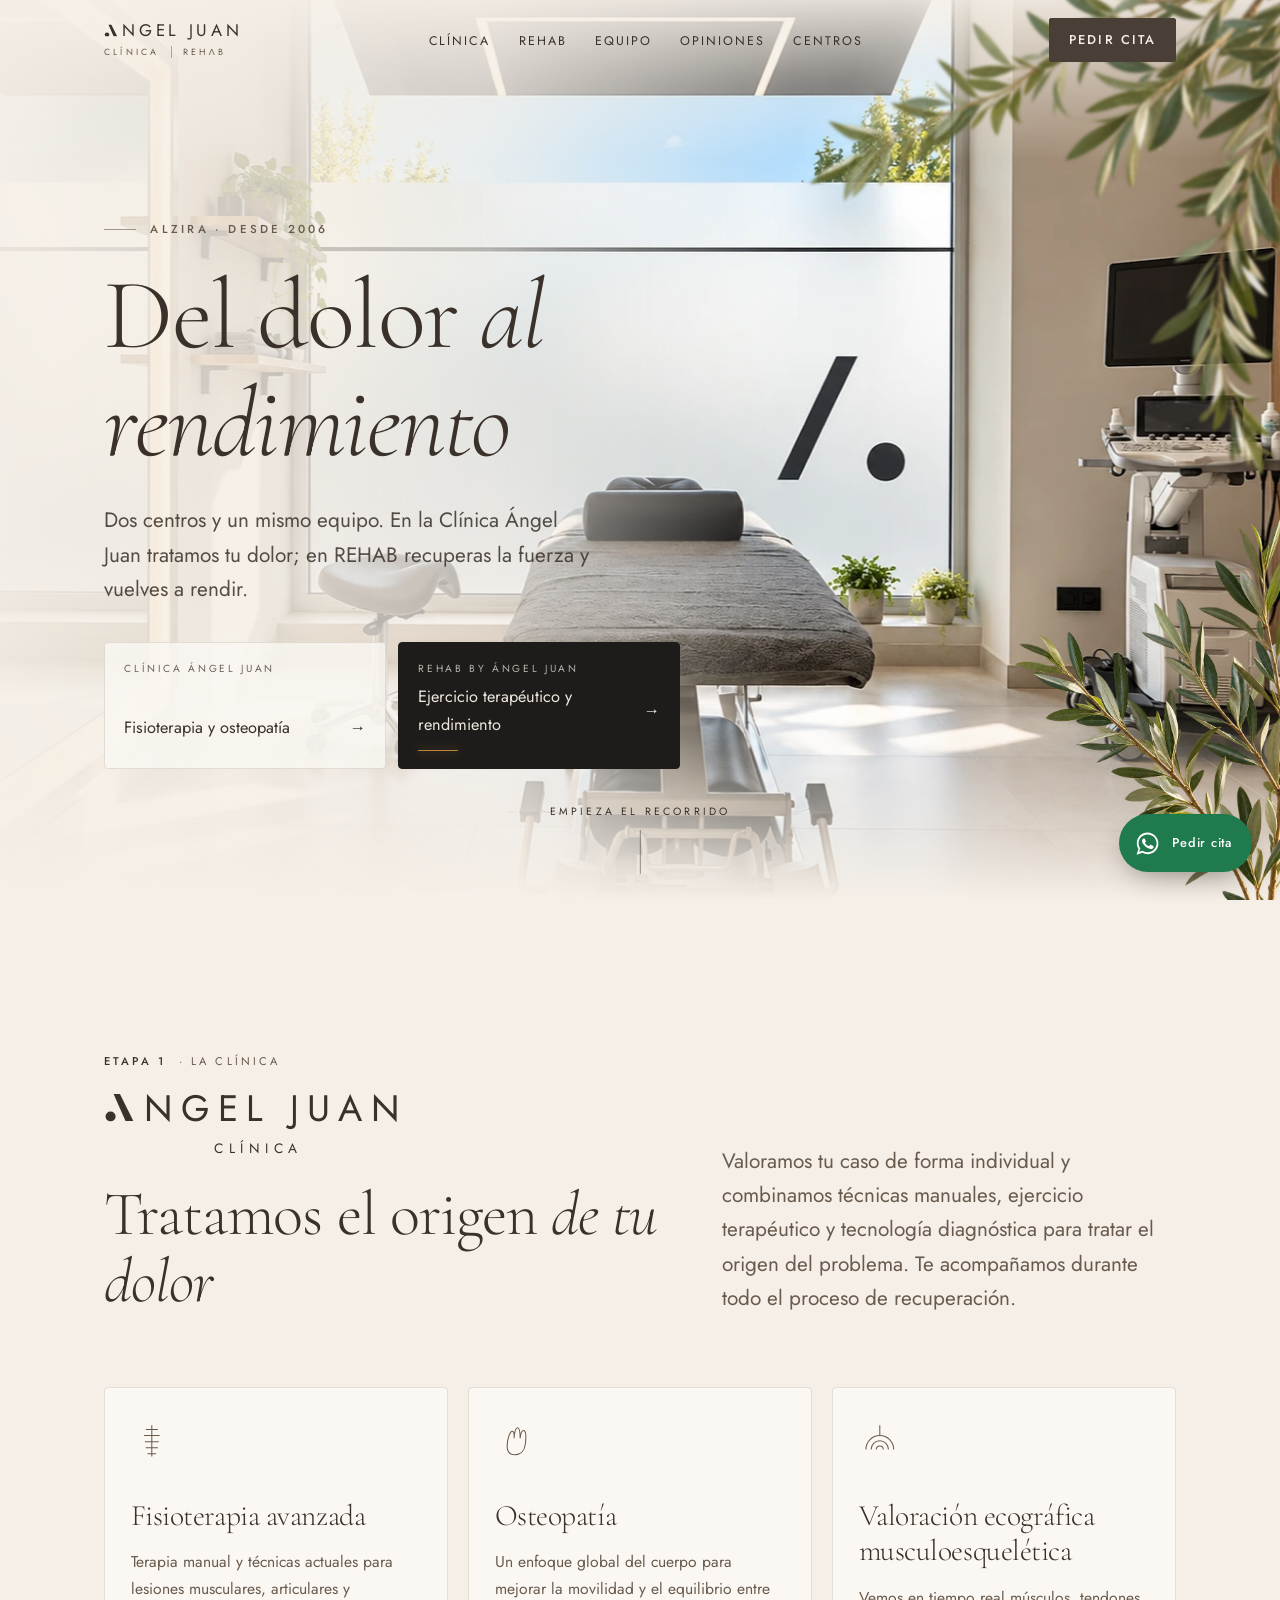
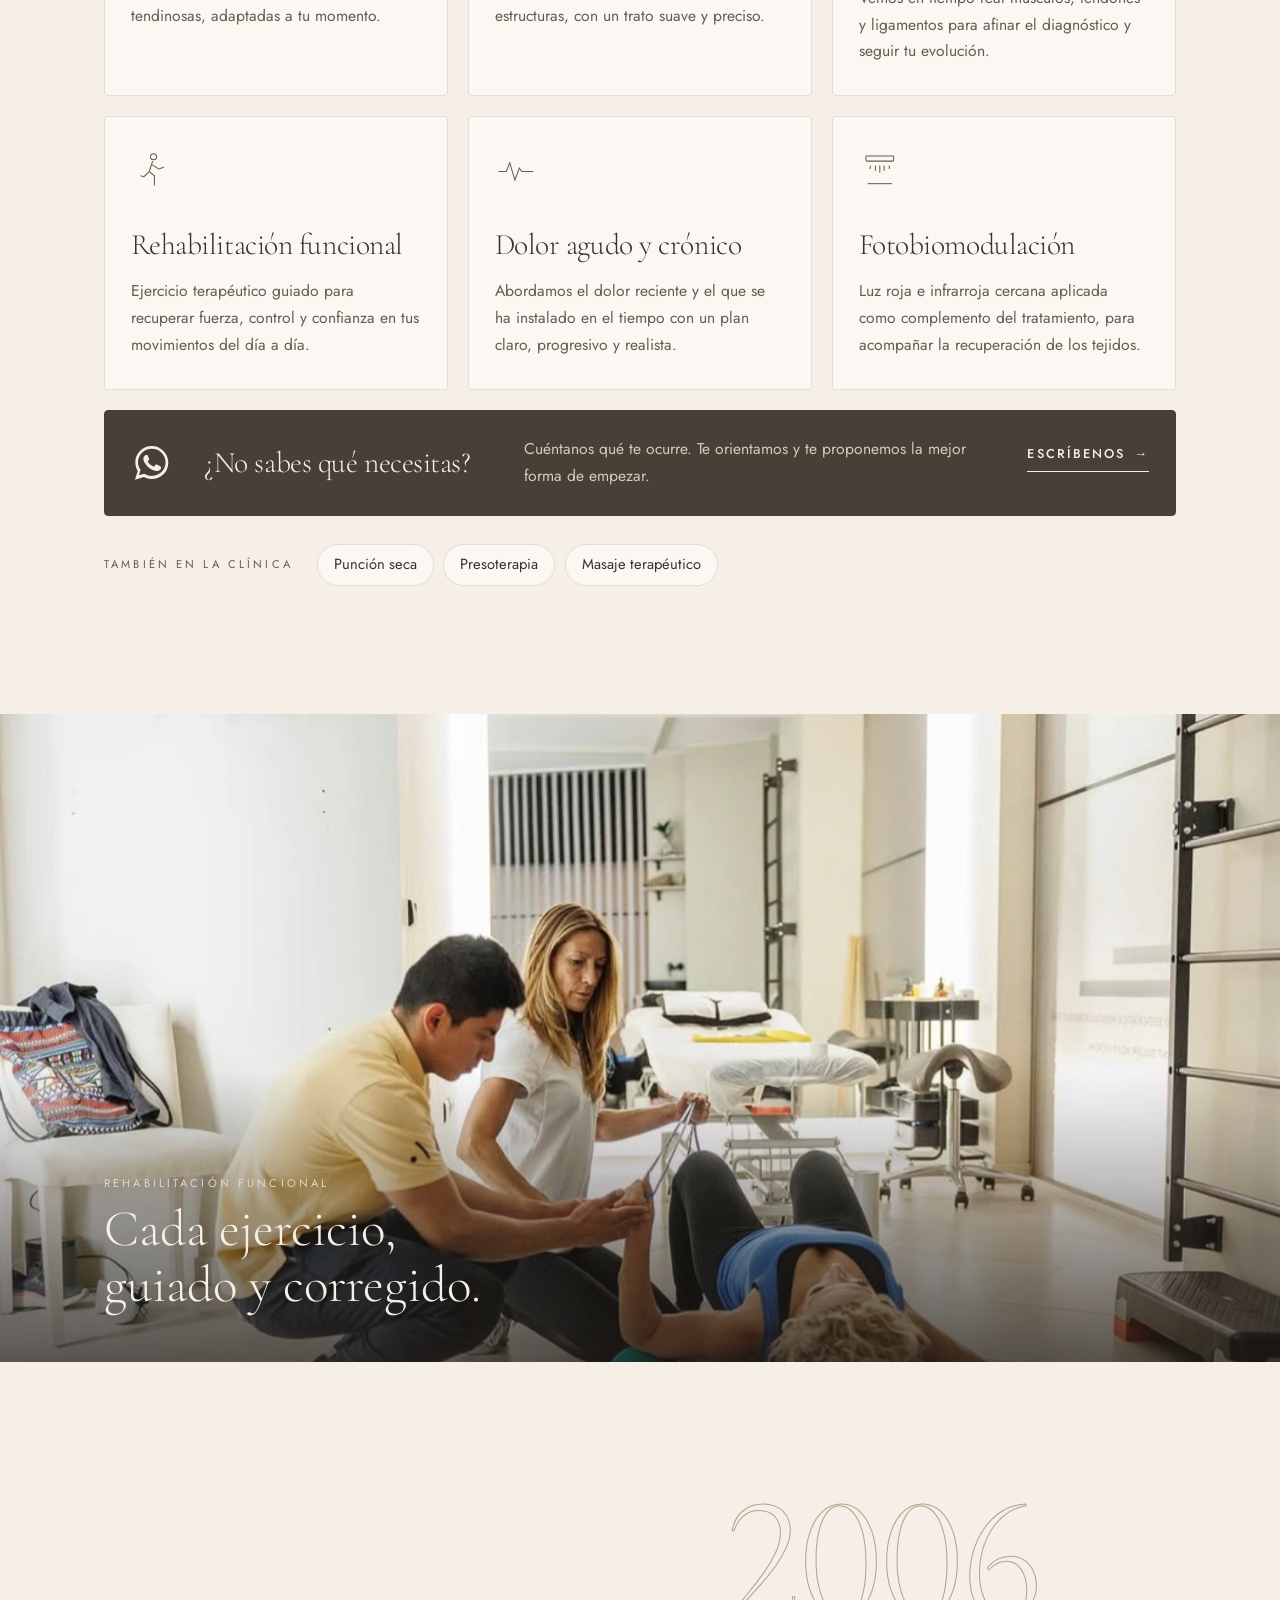
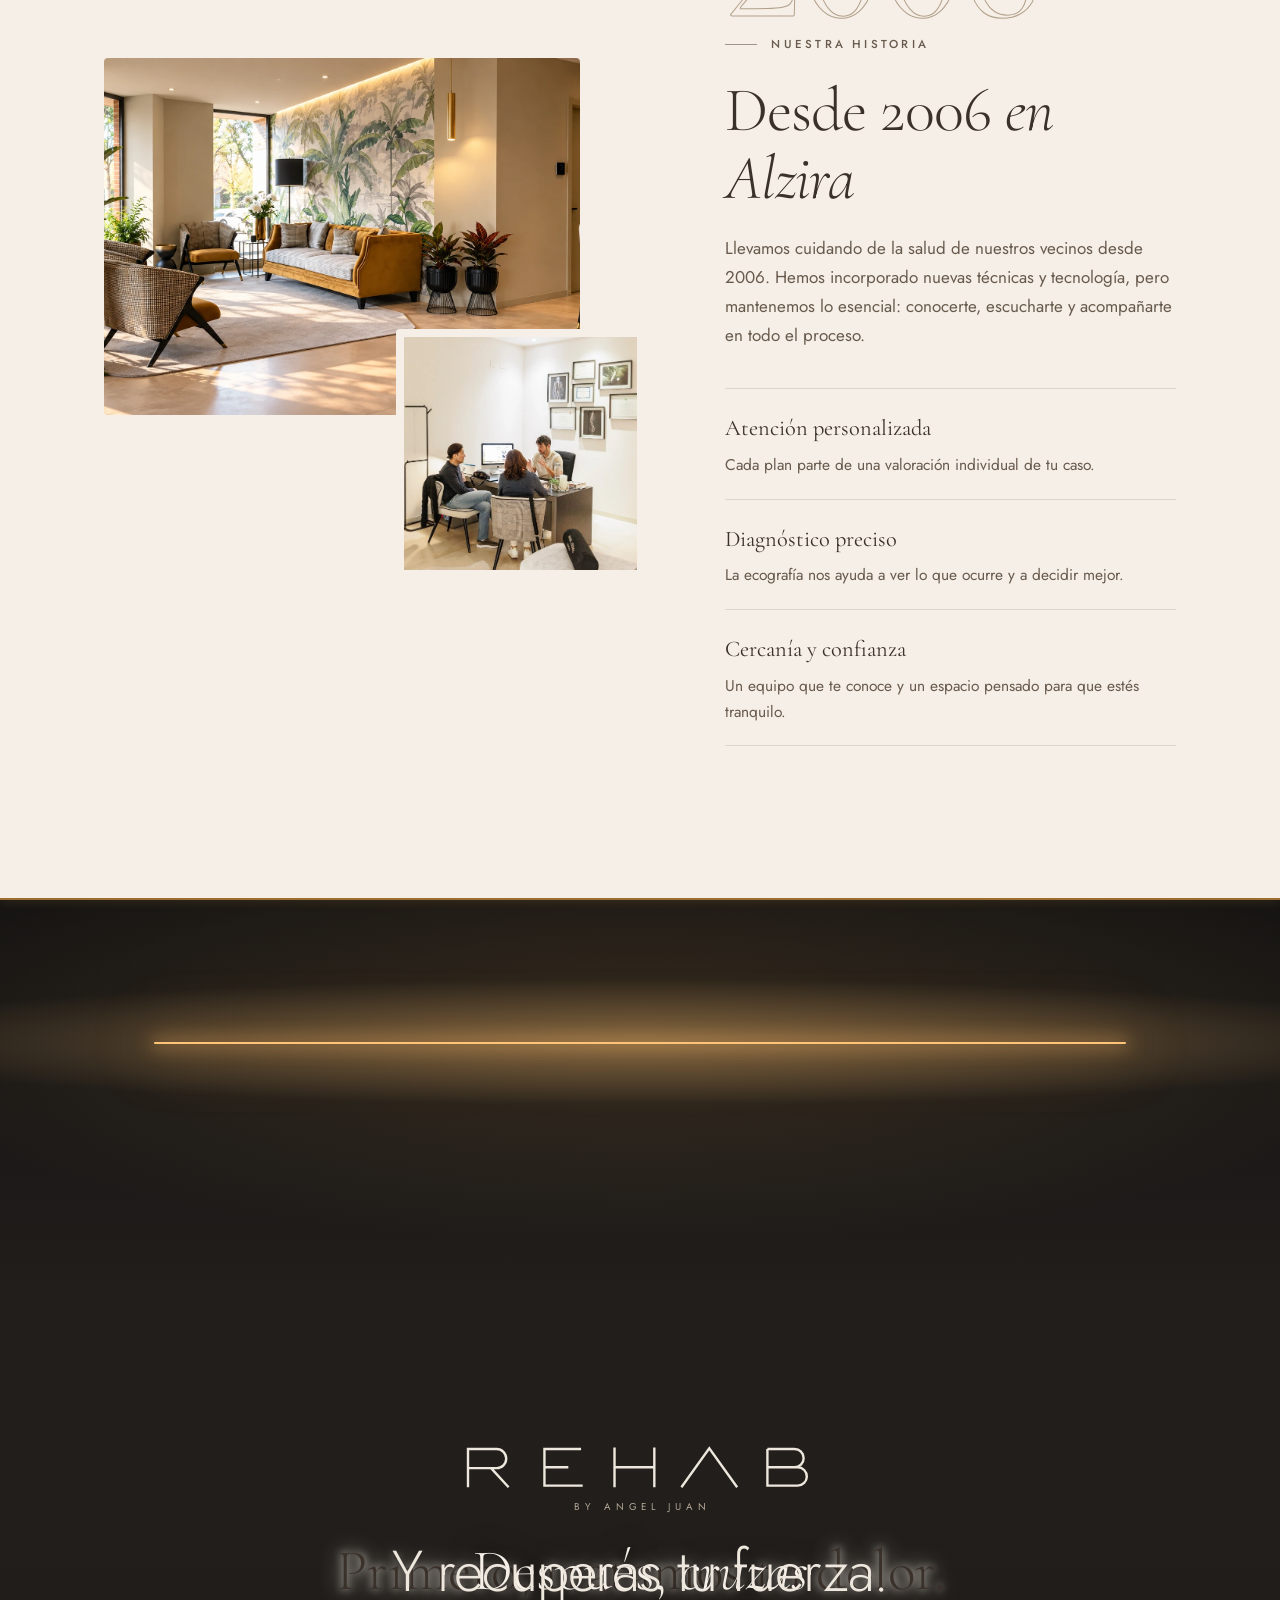
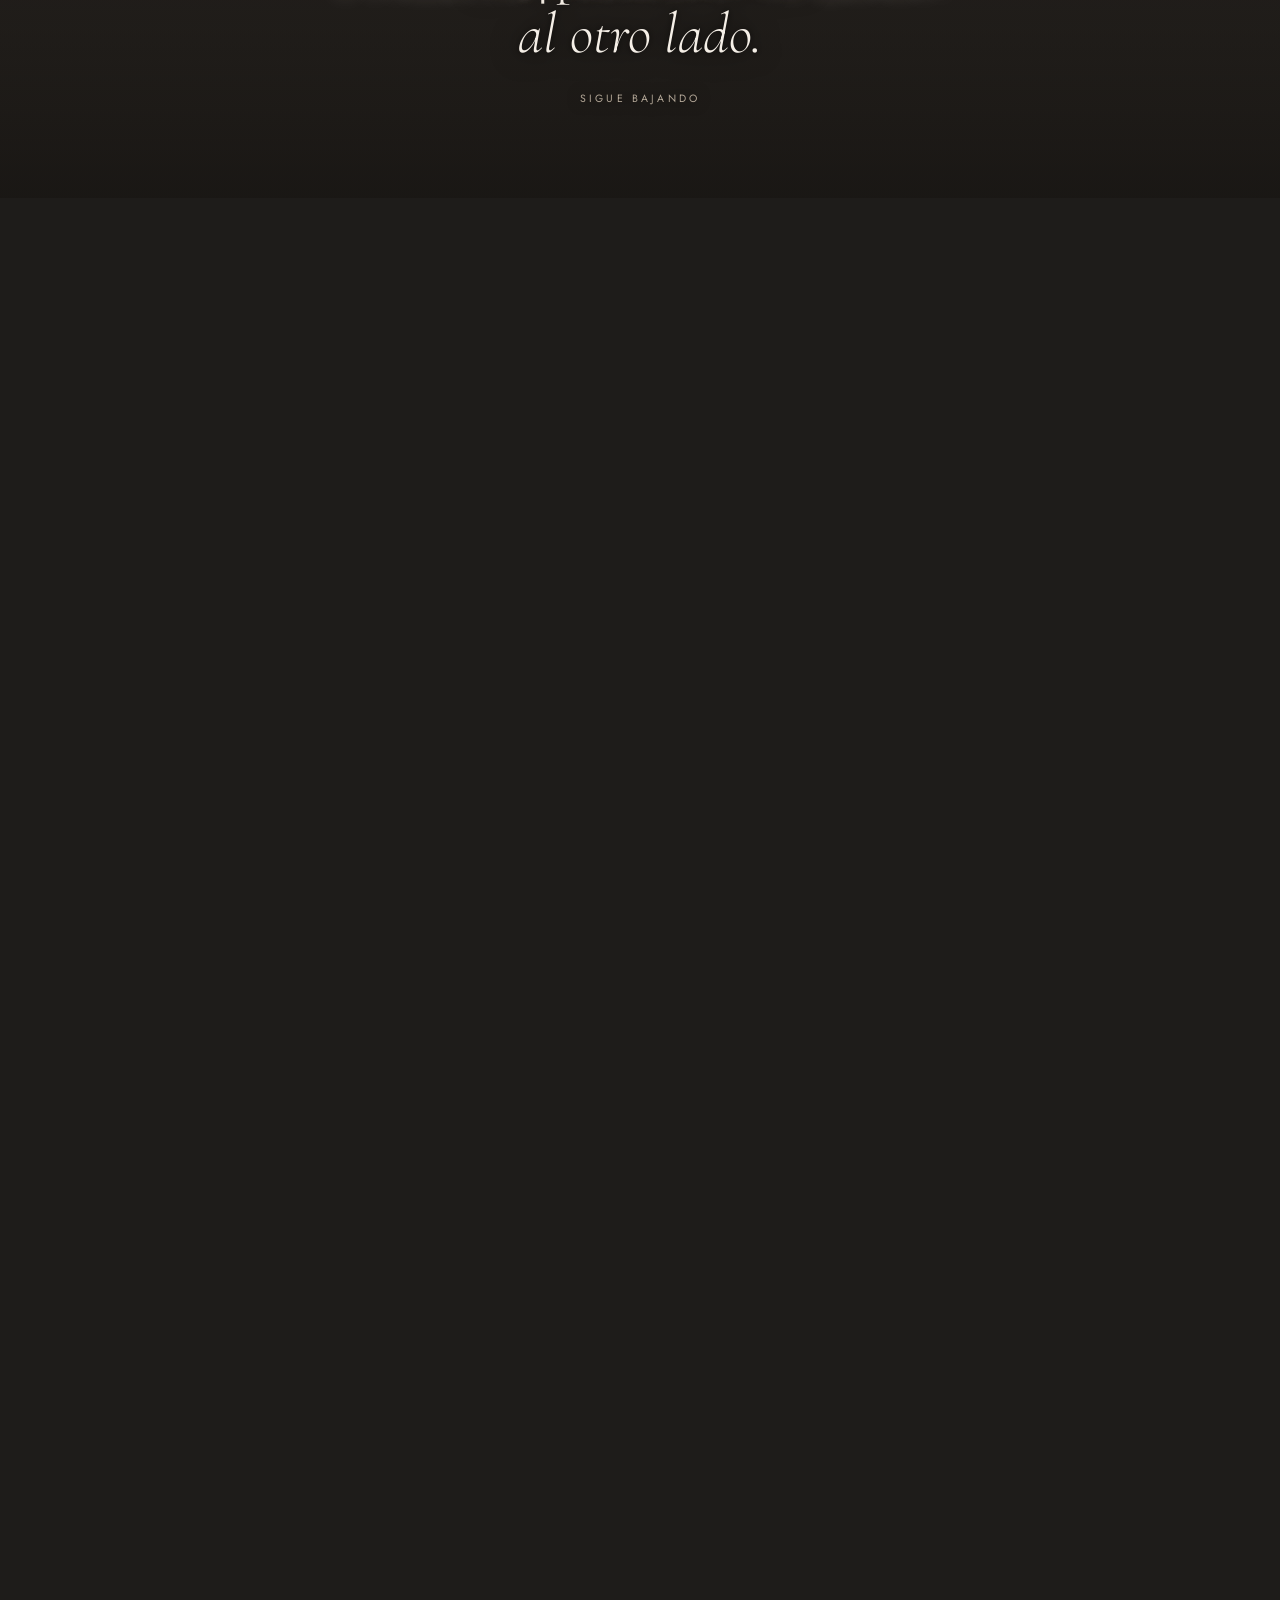
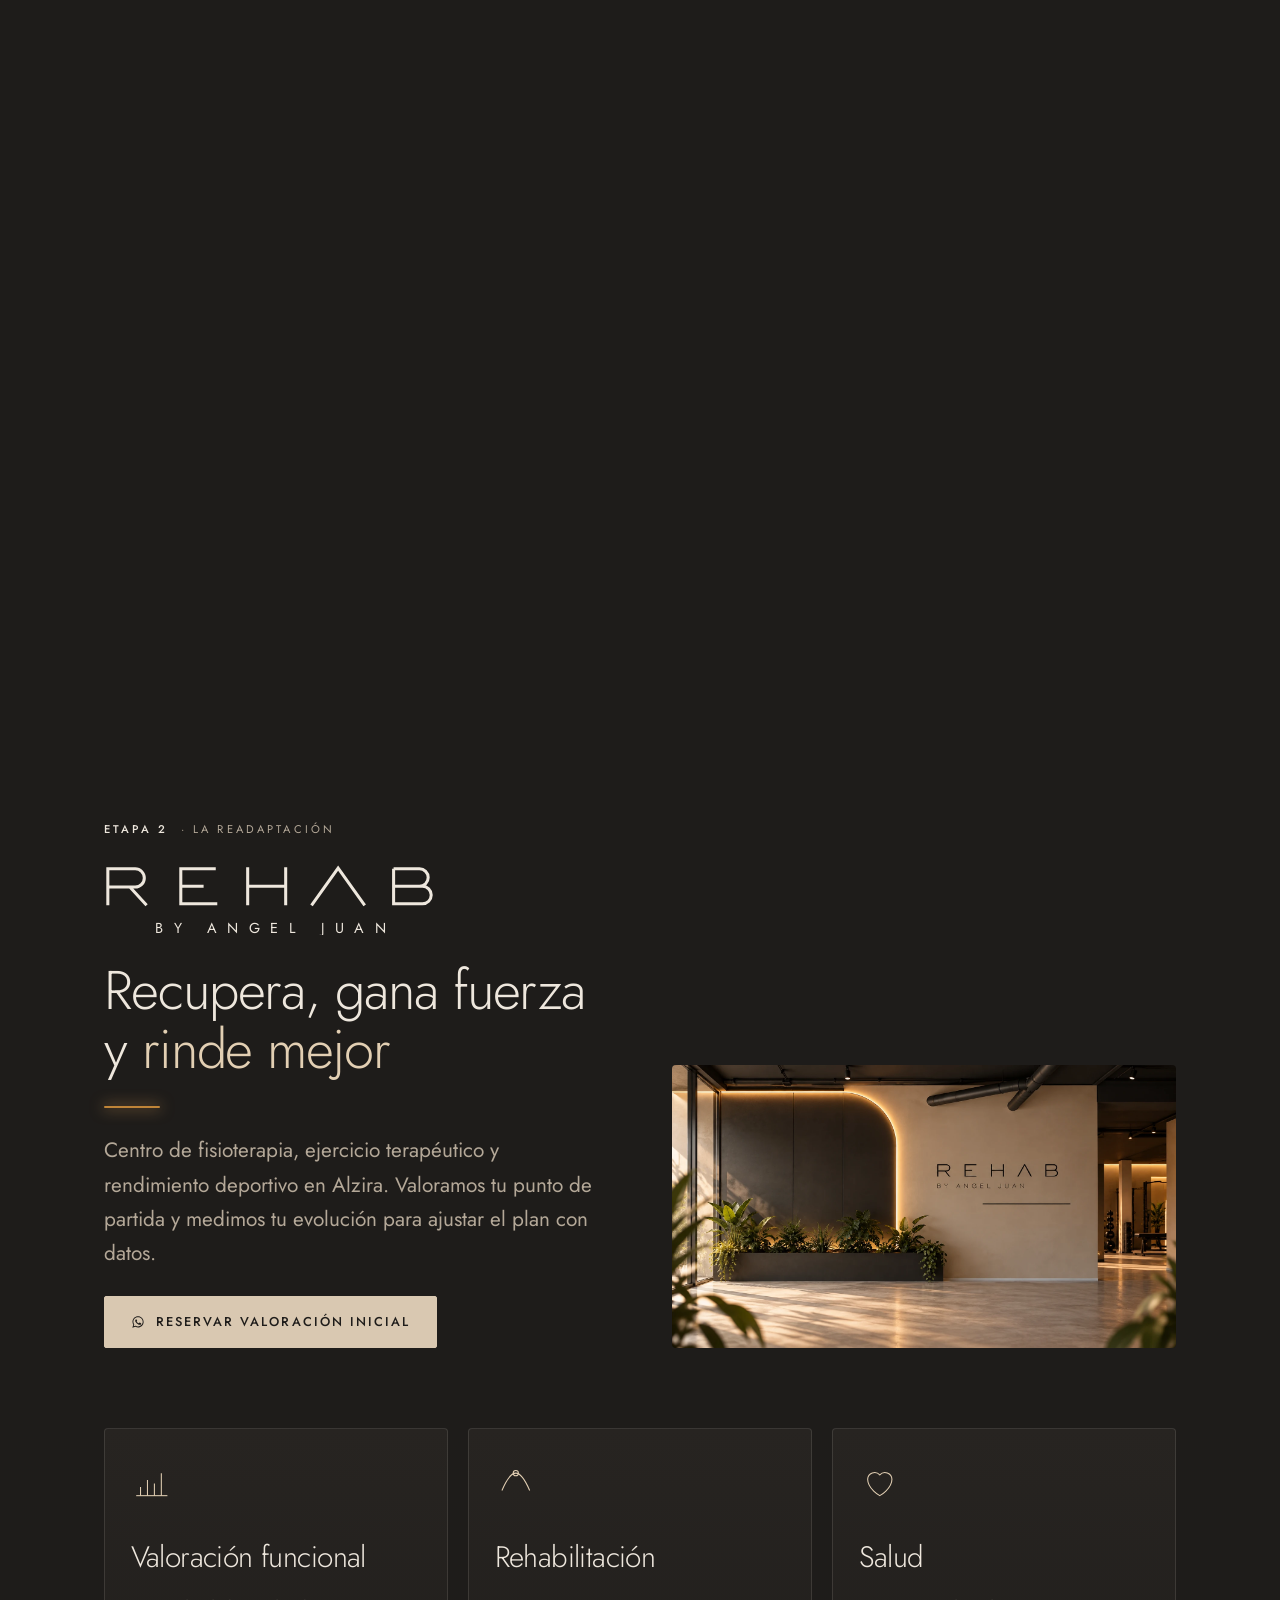
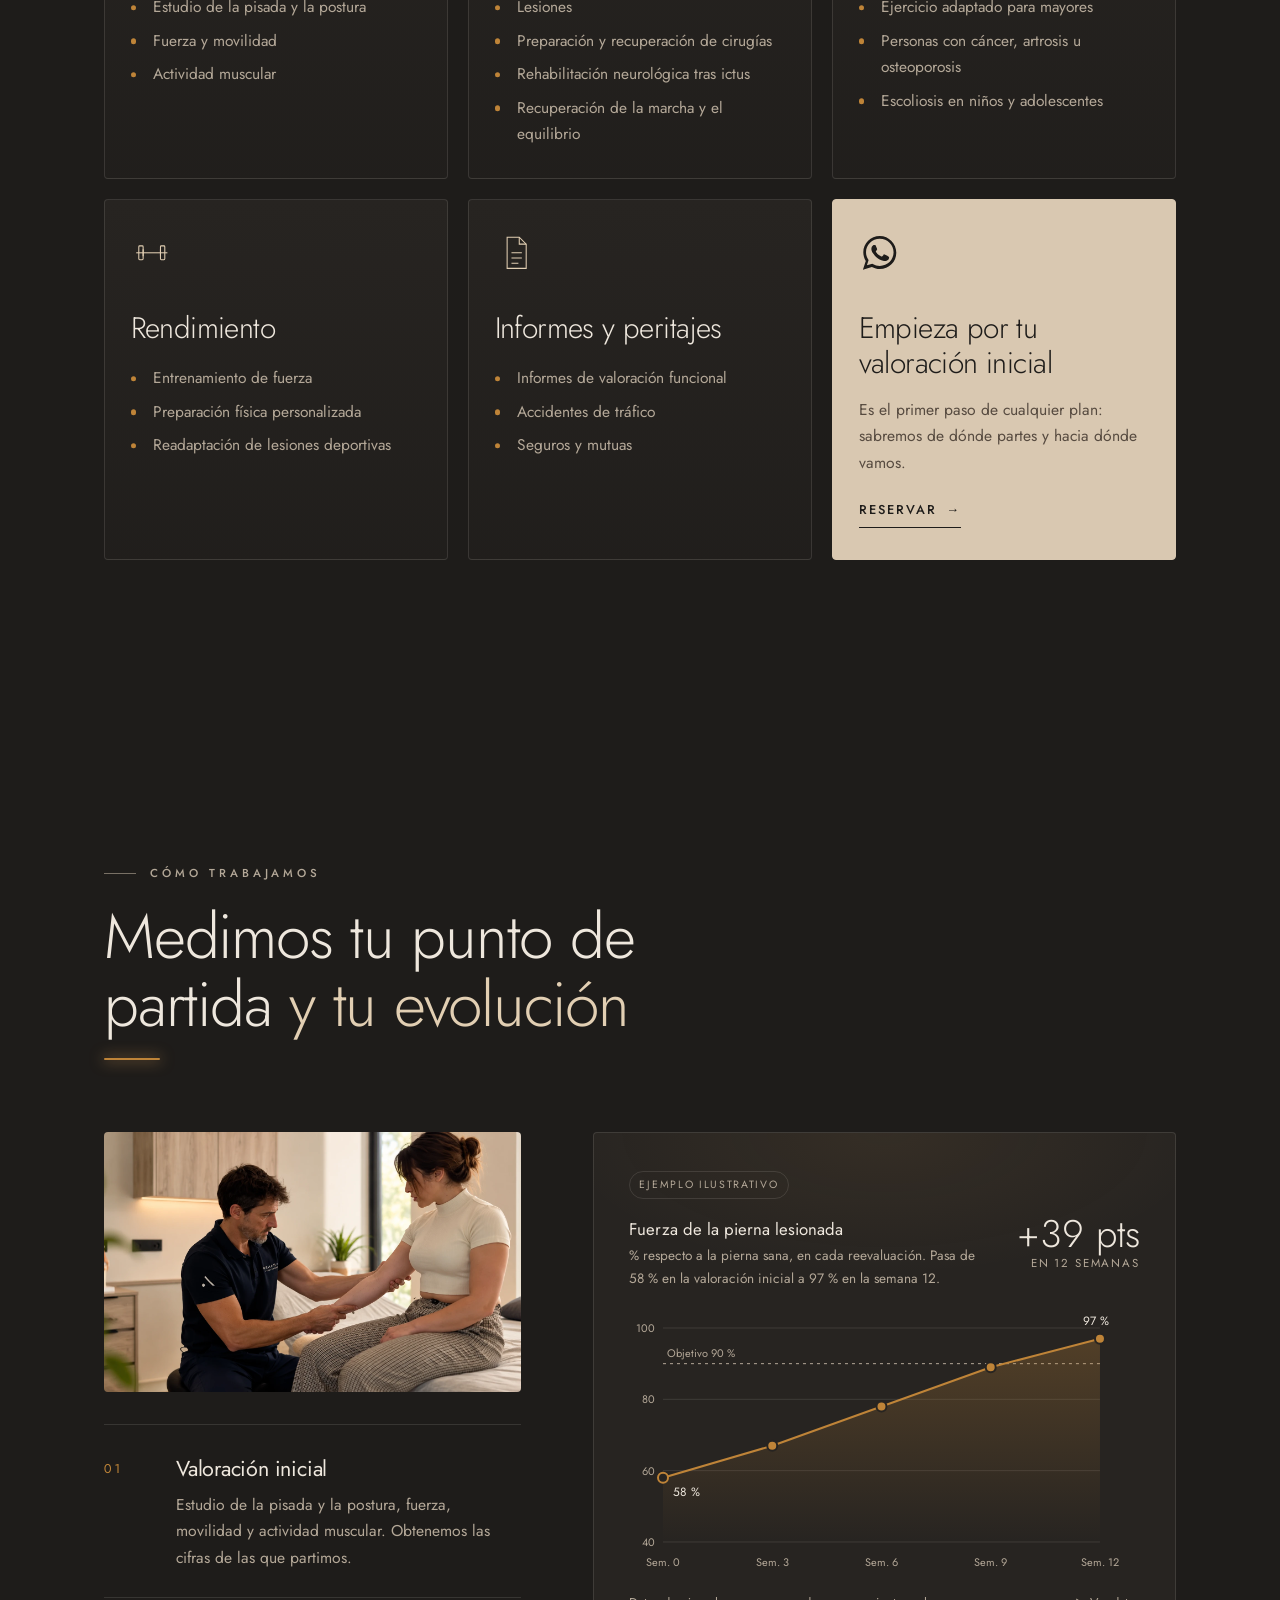
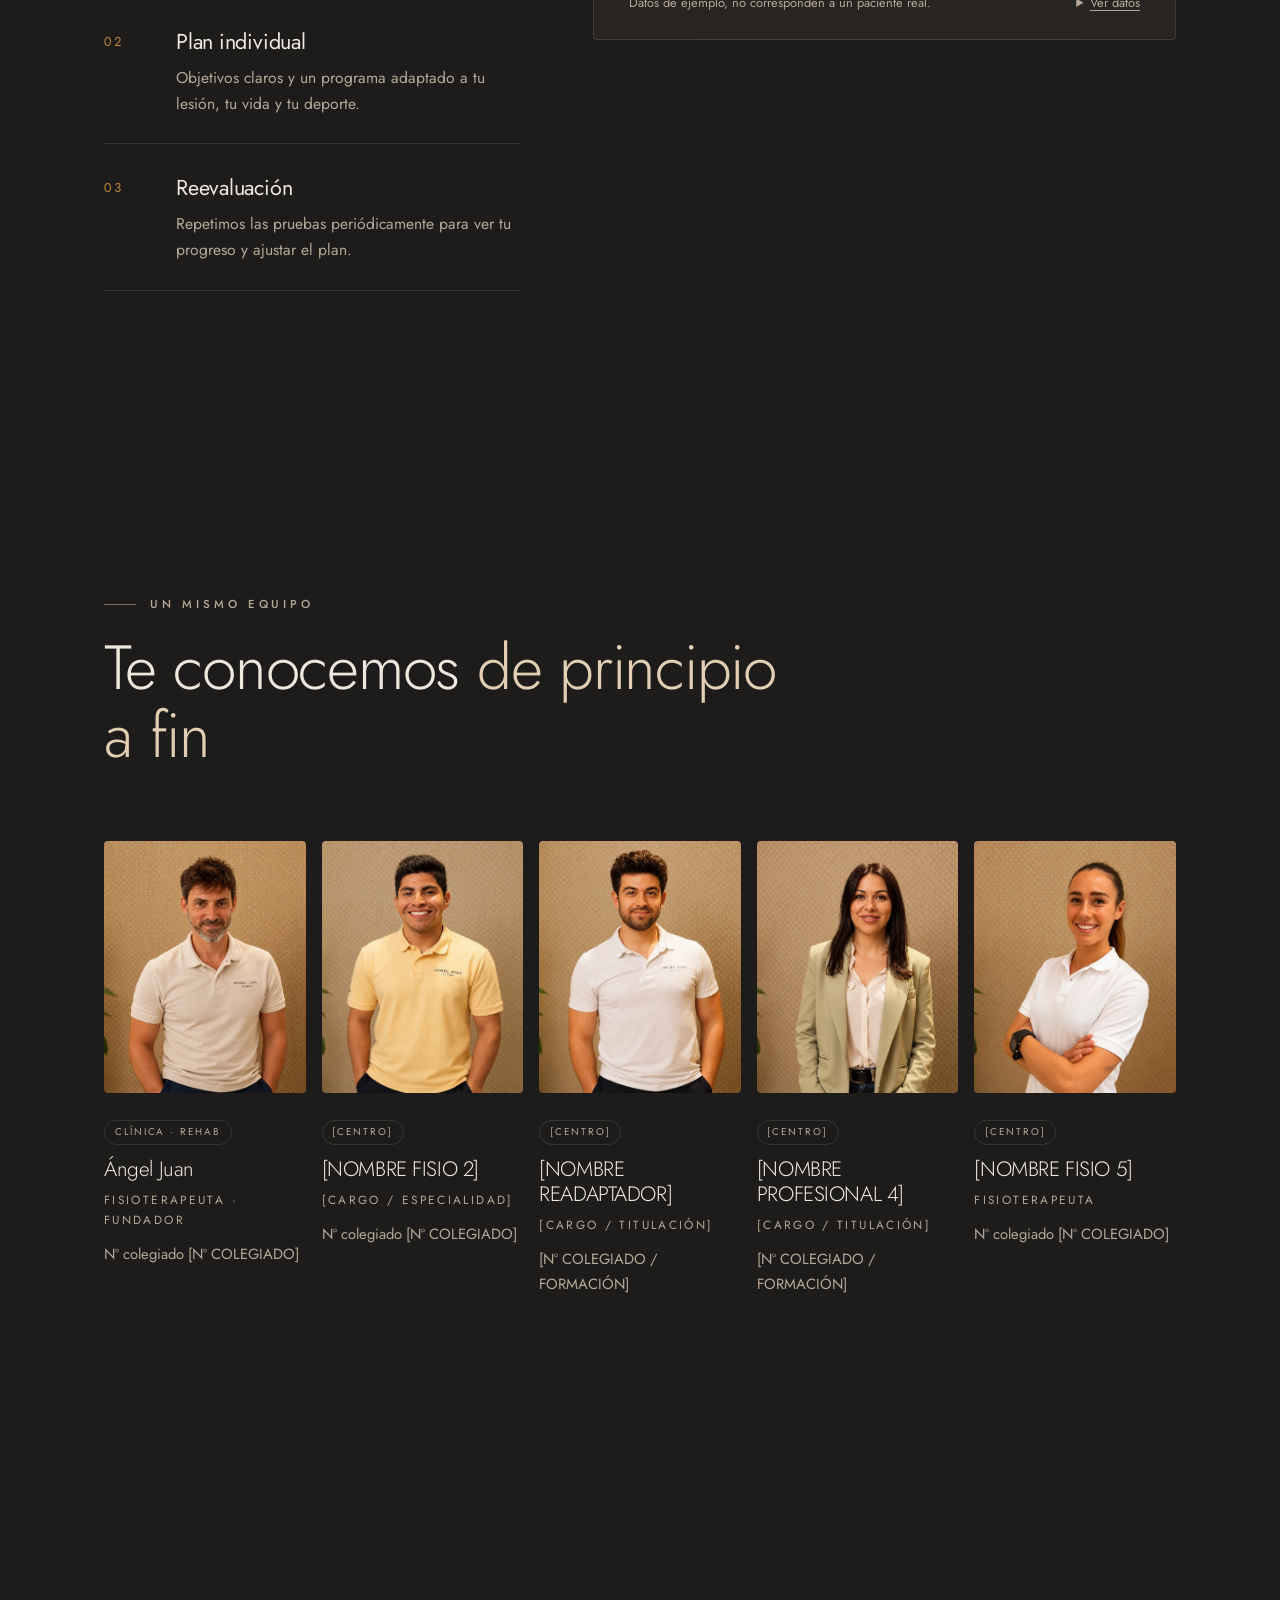
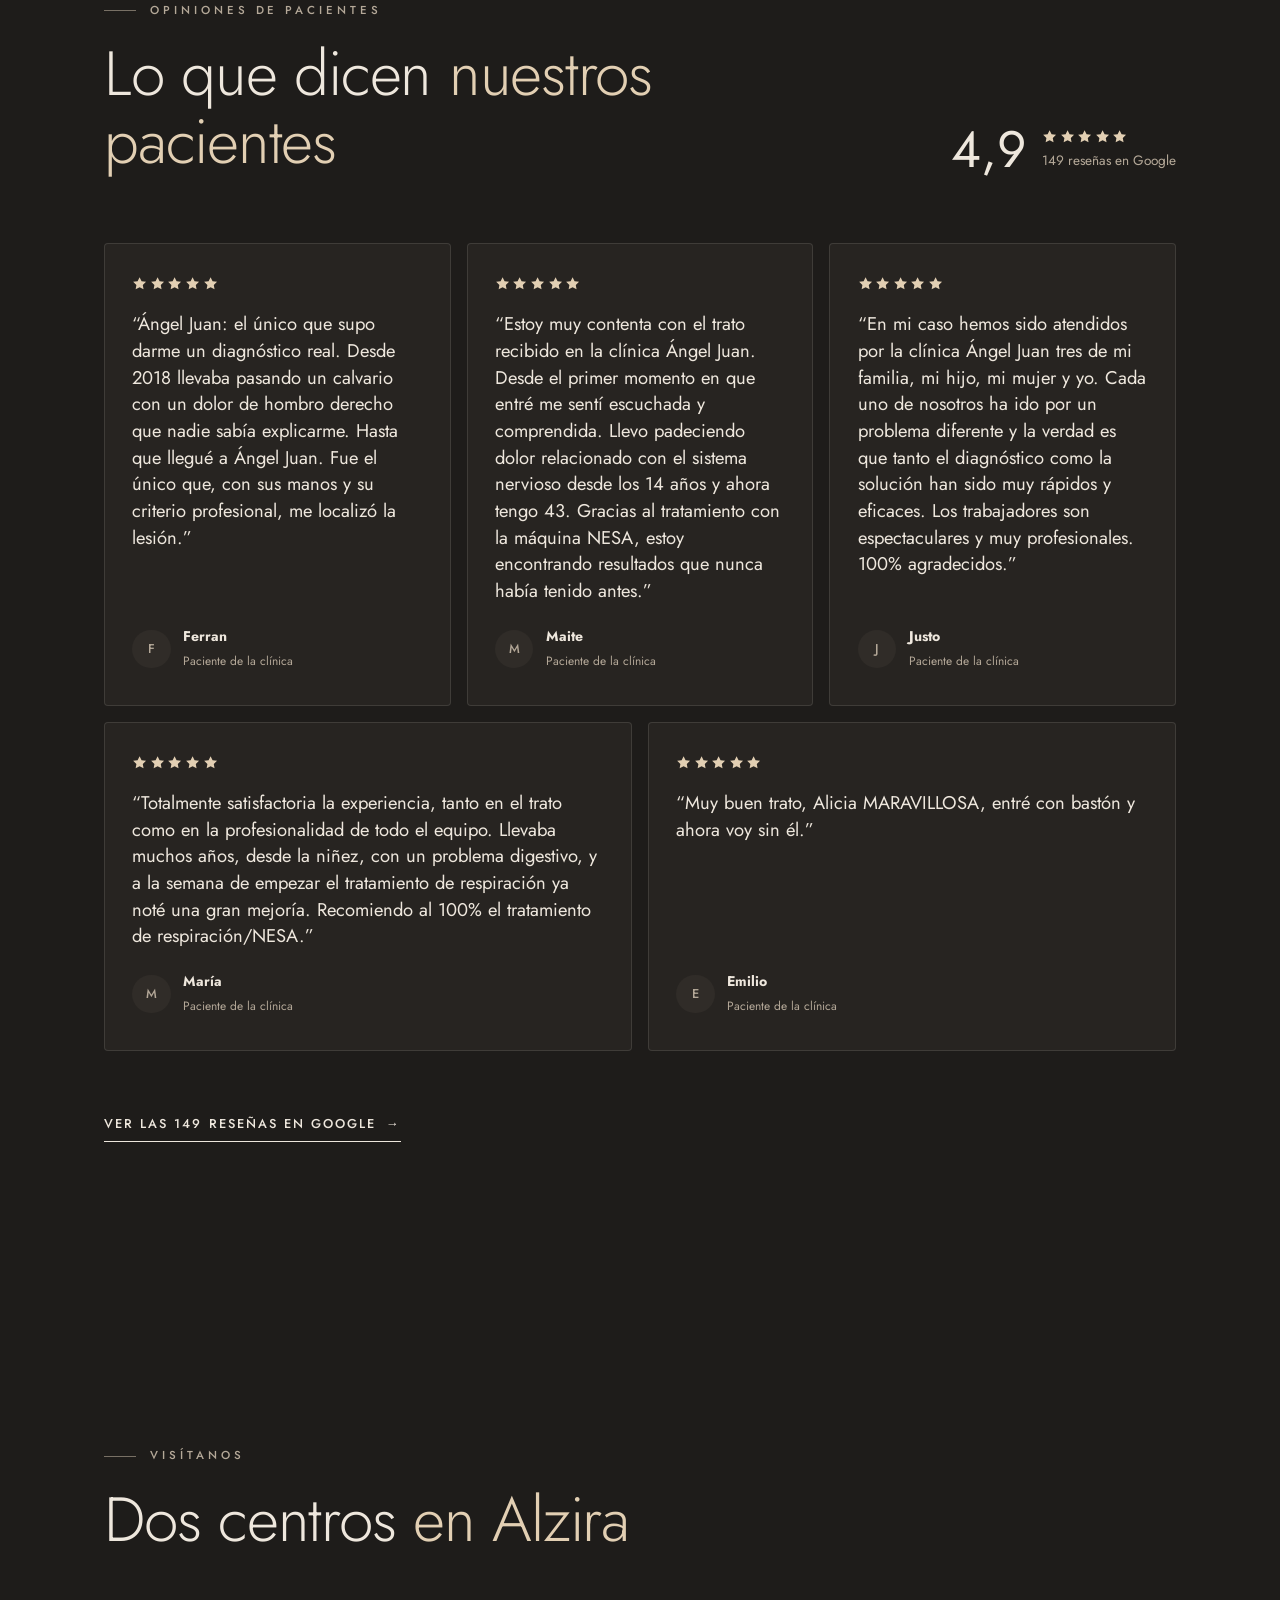
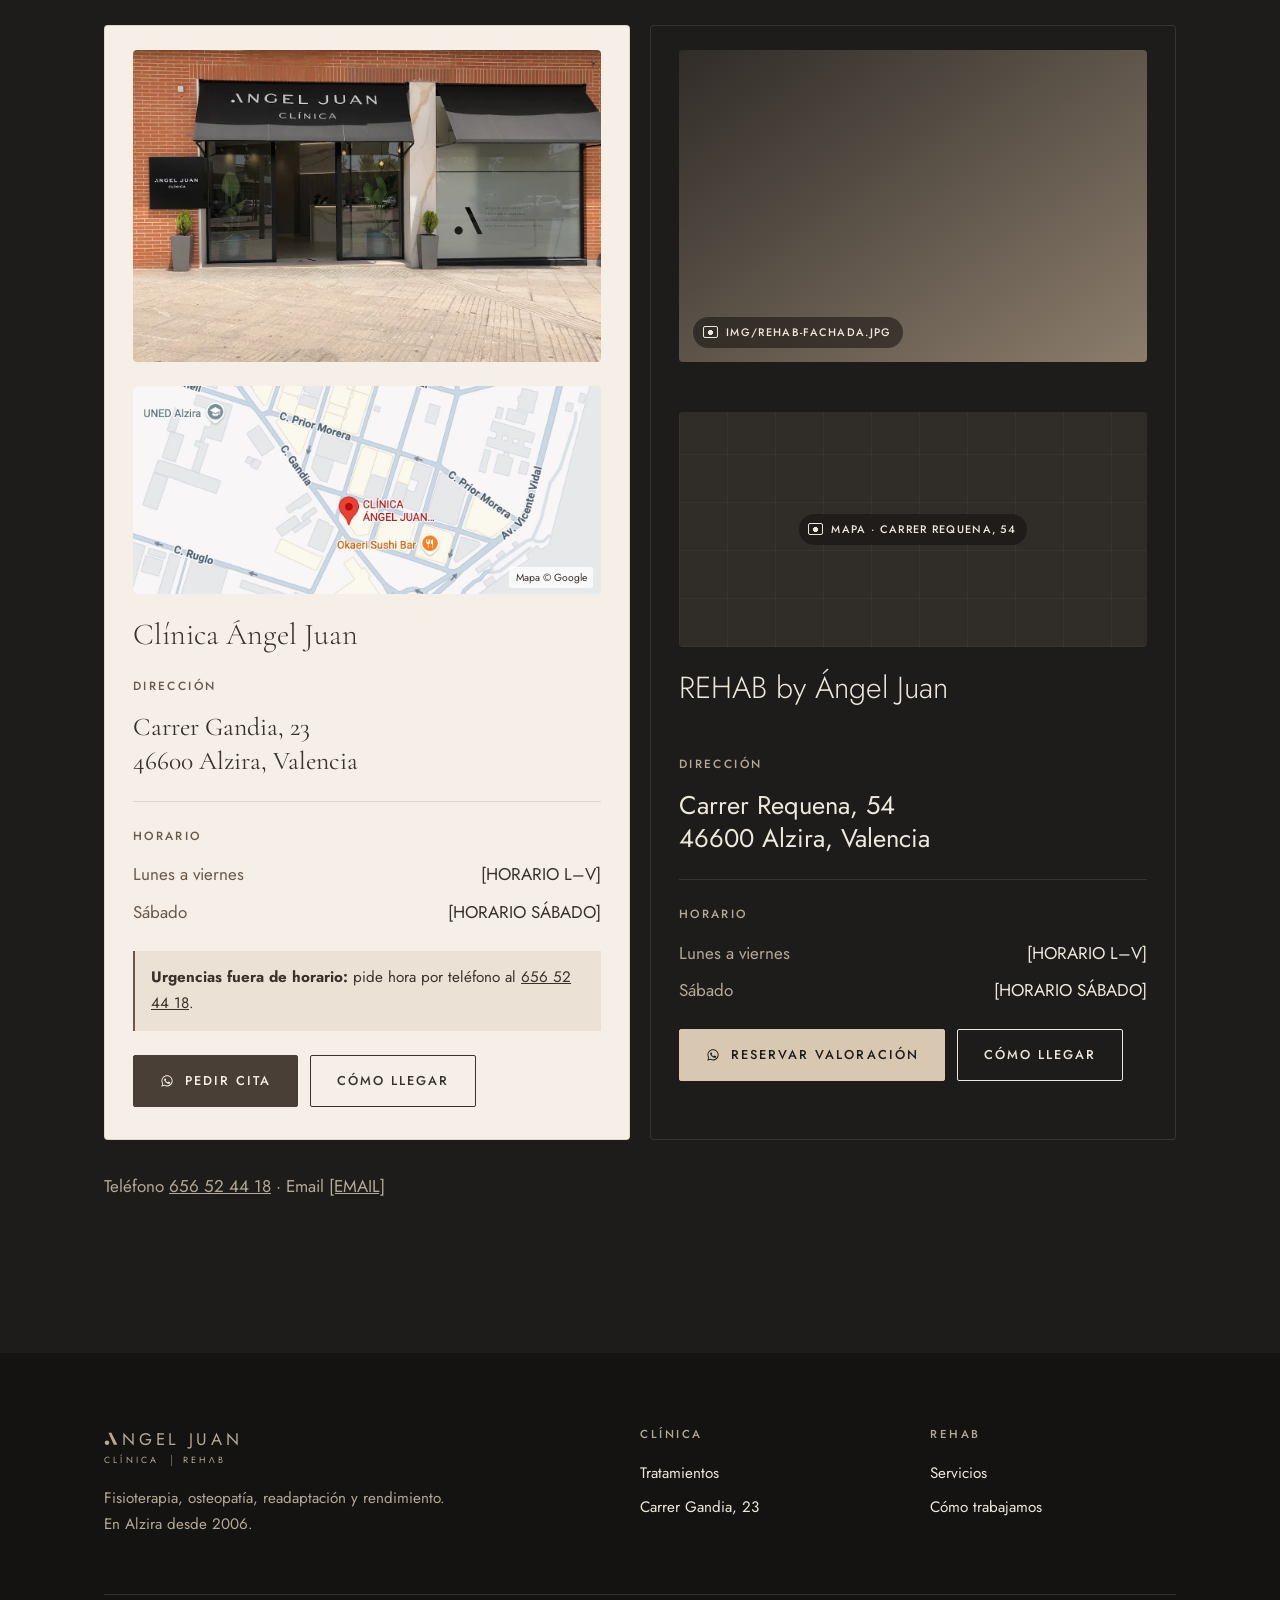
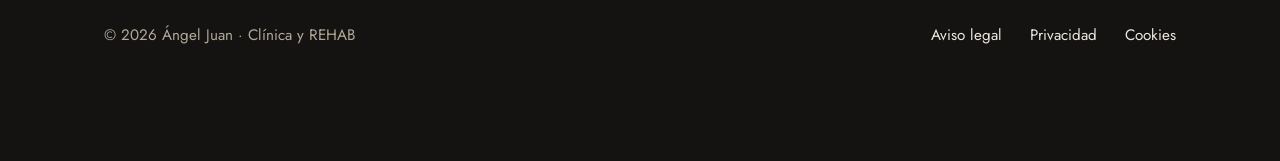
==== web/index.html @ 6a403570 "Show a static map image behind the clinic's interactive map Credited to Google; visible only while t" ====
<!doctype html>
<html lang="es">
<head>
  <meta charset="utf-8">
  <meta name="viewport" content="width=device-width, initial-scale=1, viewport-fit=cover">
  <title>Ángel Juan · Clínica y REHAB en Alzira</title>
  <meta name="description" content="Del dolor al rendimiento. Clínica Ángel Juan (fisioterapia avanzada y osteopatía, en Alzira desde 2006) y REHAB by Ángel Juan (readaptación, rehabilitación y rendimiento).">
  <meta name="theme-color" content="#f5efe7">
  <link rel="icon" href="data:image/svg+xml,%3Csvg%20xmlns%3D%22http%3A//www.w3.org/2000/svg%22%20viewBox%3D%22200%2090%201016%201010%22%3E%3Crect%20x%3D%22200%22%20y%3D%2290%22%20width%3D%221016%22%20height%3D%221010%22%20rx%3D%22180%22%20fill%3D%22%23f5efe7%22/%3E%3Cg%20fill%3D%22%233a312a%22%3E%3Cpath%20d%3D%22M518%20148H724L1160%201024H905Z%22/%3E%3Ccircle%20cx%3D%22419%22%20cy%3D%22881%22%20r%3D%22163%22/%3E%3C/g%3E%3C/svg%3E">
  <link rel="preconnect" href="https://fonts.googleapis.com">
  <link rel="preconnect" href="https://fonts.gstatic.com" crossorigin>
  <link href="https://fonts.googleapis.com/css2?family=Cormorant+Garamond:ital,wght@0,300;0,400;0,500;1,300;1,400&family=Jost:wght@300;400;500&display=swap" rel="stylesheet">
  <link rel="stylesheet" href="../shared/base.css">
  <link rel="stylesheet" href="css/site.css">
</head>
<body class="theme-light">
  <a class="skip-link" href="#main">Saltar al contenido</a>

  <!-- Iconos reutilizables -->
  <svg width="0" height="0" style="position:absolute" aria-hidden="true" focusable="false">
    <symbol id="i-star" viewBox="0 0 20 20"><path fill="currentColor" d="M10 1.5l2.6 5.4 5.9.8-4.3 4.1 1 5.8L10 14.8l-5.2 2.8 1-5.8L1.5 7.7l5.9-.8z"/></symbol>
    <symbol id="i-whatsapp" viewBox="0 0 32 32"><path fill="currentColor" d="M16 3C9 3 3.3 8.6 3.3 15.6c0 2.4.7 4.7 1.9 6.7L3 29l6.9-2.1c1.9 1 4 1.6 6.1 1.6 7 0 12.7-5.6 12.7-12.6S23 3 16 3zm0 23.1c-1.9 0-3.8-.5-5.4-1.5l-.4-.2-4.1 1.2 1.3-4-.3-.4c-1.1-1.7-1.7-3.6-1.7-5.6C5.4 9.8 10.1 5.2 16 5.2s10.6 4.6 10.6 10.4S21.9 26.1 16 26.1zm5.8-7.8c-.3-.2-1.9-.9-2.2-1s-.5-.2-.7.2-.8 1-1 1.2-.4.2-.7.1c-.3-.2-1.3-.5-2.5-1.5-.9-.8-1.6-1.8-1.7-2.1-.2-.3 0-.5.1-.6l.5-.6c.2-.2.2-.3.3-.5.1-.2.1-.4 0-.6l-1-2.4c-.3-.6-.5-.5-.7-.5h-.6c-.2 0-.6.1-.9.4-.3.3-1.2 1.1-1.2 2.7s1.2 3.2 1.4 3.4c.2.2 2.4 3.6 5.8 5 .8.3 1.4.5 1.9.7.8.3 1.5.2 2.1.1.6-.1 1.9-.8 2.2-1.5.3-.7.3-1.4.2-1.5-.1-.2-.3-.3-.6-.4z"/></symbol>
    <symbol id="i-iso" viewBox="250 140 916 910"><g fill="currentColor"><path d="M518 148H724L1160 1024H905Z"/><circle cx="419" cy="881" r="163"/></g></symbol>
    <symbol id="i-rehab" viewBox="-3 -3 442 92"><g fill="none" stroke="currentColor" stroke-width="4" stroke-linecap="butt" stroke-linejoin="miter"><path d="M2 50V2H38a12 12 0 0 1 0 24H2M31 26L53 50 M144 2H98V48H146M98 25H128 M186 0V50M236 0V50M186 25H236 M270 50L305 1L340 50 M378 2H412a11.5 11.5 0 0 1 0 23H378M378 25H416a11.5 11.5 0 0 1 0 23H378V2"/></g><text x="216" y="86" text-anchor="middle" textLength="304" lengthAdjust="spacing" font-family="Jost, Helvetica Neue, Arial, sans-serif" font-size="19" font-weight="400" fill="currentColor">BY ANGEL JUAN</text></symbol>
    <symbol id="i-arrow" viewBox="0 0 24 24"><path fill="none" stroke="currentColor" stroke-width="1.4" d="M4 12h15m-5-5 5 5-5 5"/></symbol>
  </svg>

  <!-- ============ Cabecera (cambia de tema al cruzar a REHAB) ============ -->
  <header class="site-header theme-light">
    <div class="container">
      <a class="brand-duo" href="#inicio" aria-label="Ángel Juan, inicio">
        <span class="wordmark" aria-hidden="true"><svg class="wordmark__a" focusable="false"><use href="#i-iso"/></svg>NGEL JUAN</span>
        <span class="brand-duo__subs" aria-hidden="true">Clínica <i></i> REHΛB</span>
      </a>
      <nav aria-label="Principal">
        <ul class="nav-list" role="list">
          <li><a href="#clinica">Clínica</a></li>
          <li><a href="#rehab">REHAB</a></li>
          <li><a href="#equipo">Equipo</a></li>
          <li><a href="#opiniones">Opiniones</a></li>
          <li><a href="#contacto">Centros</a></li>
        </ul>
      </nav>
      <!-- WhatsApp: 656 52 44 18 (ficha de Google de la clínica). Se configura en js/site.js (WA_PHONE) y en estos enlaces de respaldo -->
      <a class="btn header-cta" data-wa-dynamic href="https://wa.me/34656524418?text=Hola%2C%20quiero%20pedir%20cita%20en%20la%20cl%C3%ADnica"><span data-wa-label>Pedir cita</span></a>
      <button class="menu-toggle" type="button" aria-expanded="false" aria-controls="mobile-menu" aria-label="Abrir menú">
        <span class="bars" aria-hidden="true"></span>
      </button>
    </div>
  </header>

  <div class="mobile-menu" id="mobile-menu">
    <nav aria-label="Menú móvil">
      <ul role="list">
        <li><a href="#clinica">Clínica</a></li>
        <li><a href="#rehab">REHAB</a></li>
        <li><a href="#equipo">Equipo</a></li>
        <li><a href="#opiniones">Opiniones</a></li>
        <li><a href="#contacto">Centros y horarios</a></li>
      </ul>
    </nav>
    <div style="display:grid; gap:.75rem">
      <a class="btn" href="https://wa.me/34656524418?text=Hola%2C%20quiero%20pedir%20cita%20en%20la%20cl%C3%ADnica"><svg aria-hidden="true"><use href="#i-whatsapp"/></svg> Cita en la clínica</a>
      <a class="btn btn--ghost" href="https://wa.me/34656524418?text=Hola%2C%20quiero%20reservar%20mi%20valoraci%C3%B3n%20inicial%20en%20Rehab"><svg aria-hidden="true"><use href="#i-whatsapp"/></svg> Valoración en REHAB</a>
    </div>
  </div>

  <main id="main">
    <!-- ============ 1. Hero con parallax ============ -->
    <section class="hero theme-light" id="inicio" data-theme-section="light" data-brand="clinica" aria-labelledby="hero-title">
      <div class="hero__layer hero__bg" data-speed="0.35">
        <div class="ph" data-img="img/hero-clinica.jpg" role="img" aria-label="Sala de tratamiento de la clínica: camilla frente a un gran ventanal con el isologo, espejo iluminado y ecógrafo">
          <span class="ph__label">img/hero-clinica.jpg</span>
        </div>
      </div>
      <div class="hero__scrim" aria-hidden="true"></div>

      <div class="hero__content" data-speed="0.12" data-fade>
        <div class="container">
          <p class="eyebrow">Alzira · desde 2006</p>
          <h1 class="display" id="hero-title">Del dolor <em>al rendimiento</em></h1>
          <p class="lead">Dos centros y un mismo equipo. En la Clínica Ángel Juan tratamos tu dolor; en REHAB recuperas la fuerza y vuelves a rendir.</p>
          <div class="doors">
            <a class="door door--clinica" href="#clinica">
              <small>Clínica Ángel Juan</small>
              <strong><span>Fisioterapia y osteopatía</span><span aria-hidden="true">→</span></strong>
            </a>
            <a class="door door--rehab" href="#rehab">
              <small>REHAB by Ángel Juan</small>
              <strong><span>Ejercicio terapéutico y rendimiento</span><span aria-hidden="true">→</span></strong>
            </a>
          </div>
        </div>
      </div>

      <div class="hero__layer hero__front" data-speed="-0.28" aria-hidden="true">
        <span class="plant-slot plant-hang sway sway--slow" data-src="img/planta-colgante.png"><svg focusable="false" viewBox="0 0 520 460"><defs><path id="leaf-a" d="M0 0C9-7 30-11 52-4C60-1 64 0 66 0C64 0 60 1 52 4C30 11 9 7 0 0Z"/></defs><path d="M520 -10C420 40 300 120 170 330" fill="none" stroke="#5b6650" stroke-width="1.6" stroke-linecap="round"/>
<use href="#leaf-a" transform="translate(504.9 -2.3) rotate(105.3) scale(0.91)" fill="#88957a"/>
<use href="#leaf-a" transform="translate(487.6 7.0) rotate(197.1) scale(0.95)" fill="#88957a"/>
<use href="#leaf-a" transform="translate(469.9 17.0) rotate(98.9) scale(0.98)" fill="#6f7c62"/>
<use href="#leaf-a" transform="translate(452.0 27.9) rotate(205.6) scale(1.16)" fill="#6f7c62"/>
<use href="#leaf-a" transform="translate(433.7 39.8) rotate(101.4) scale(1.14)" fill="#6f7c62"/>
<use href="#leaf-a" transform="translate(415.0 52.8) rotate(193.6) scale(1.32)" fill="#65725a"/>
<use href="#leaf-a" transform="translate(396.1 66.9) rotate(92.1) scale(1.23)" fill="#7d8a6f"/>
<use href="#leaf-a" transform="translate(376.8 82.3) rotate(190.6) scale(1.25)" fill="#65725a"/>
<use href="#leaf-a" transform="translate(357.3 99.1) rotate(81.2) scale(1.36)" fill="#88957a"/>
<use href="#leaf-a" transform="translate(337.5 117.4) rotate(176.8) scale(1.39)" fill="#88957a"/>
<use href="#leaf-a" transform="translate(317.4 137.3) rotate(86.7) scale(1.19)" fill="#7d8a6f"/>
<use href="#leaf-a" transform="translate(297.0 158.8) rotate(172.4) scale(1.12)" fill="#65725a"/>
<use href="#leaf-a" transform="translate(276.4 182.2) rotate(82.8) scale(1.09)" fill="#6f7c62"/>
<use href="#leaf-a" transform="translate(255.6 207.5) rotate(170.7) scale(1.03)" fill="#65725a"/>
<use href="#leaf-a" transform="translate(234.5 234.9) rotate(85.8) scale(0.83)" fill="#6f7c62"/>
<use href="#leaf-a" transform="translate(213.2 264.3) rotate(178.2) scale(0.71)" fill="#6f7c62"/>
<use href="#leaf-a" transform="translate(191.7 296.0) rotate(71.4) scale(0.71)" fill="#65725a"/>
<use href="#leaf-a" transform="translate(170.0 330.0) rotate(177.9) scale(0.72)" fill="#7d8a6f"/>
<use href="#leaf-a" transform="translate(170 330) rotate(121.8) scale(1.08)" fill="#6f7c62"/>
<path d="M520 20C470 120 430 260 380 440" fill="none" stroke="#5b6650" stroke-width="1.6" stroke-linecap="round"/>
<use href="#leaf-a" transform="translate(512.6 35.3) rotate(66.6) scale(0.80)" fill="#4d5943"/>
<use href="#leaf-a" transform="translate(502.7 57.0) rotate(164.4) scale(0.90)" fill="#5f6b53"/>
<use href="#leaf-a" transform="translate(493.0 79.9) rotate(58.1) scale(1.06)" fill="#5f6b53"/>
<use href="#leaf-a" transform="translate(483.6 103.8) rotate(153.0) scale(1.09)" fill="#56624b"/>
<use href="#leaf-a" transform="translate(474.2 128.8) rotate(52.2) scale(1.22)" fill="#687560"/>
<use href="#leaf-a" transform="translate(465.0 155.0) rotate(152.2) scale(1.24)" fill="#4d5943"/>
<use href="#leaf-a" transform="translate(455.8 182.2) rotate(61.3) scale(1.30)" fill="#4d5943"/>
<use href="#leaf-a" transform="translate(446.6 210.6) rotate(164.7) scale(1.14)" fill="#5f6b53"/>
<use href="#leaf-a" transform="translate(437.4 240.0) rotate(67.0) scale(1.11)" fill="#4d5943"/>
<use href="#leaf-a" transform="translate(428.2 270.6) rotate(148.7) scale(1.06)" fill="#56624b"/>
<use href="#leaf-a" transform="translate(418.9 302.3) rotate(58.6) scale(0.95)" fill="#56624b"/>
<use href="#leaf-a" transform="translate(409.5 335.0) rotate(160.6) scale(0.74)" fill="#687560"/>
<use href="#leaf-a" transform="translate(399.9 368.9) rotate(52.1) scale(0.70)" fill="#687560"/>
<use href="#leaf-a" transform="translate(390.0 403.9) rotate(161.4) scale(0.65)" fill="#4d5943"/>
<use href="#leaf-a" transform="translate(380.0 440.0) rotate(65.8) scale(0.72)" fill="#687560"/>
<use href="#leaf-a" transform="translate(380 440) rotate(105.5) scale(0.96)" fill="#56624b"/>
<path d="M520 0C380 20 240 40 80 120" fill="none" stroke="#5b6650" stroke-width="1.6" stroke-linecap="round"/>
<use href="#leaf-a" transform="translate(478.0 6.1) rotate(124.4) scale(0.82)" fill="#6f7c62"/>
<use href="#leaf-a" transform="translate(448.8 10.4) rotate(223.7) scale(0.83)" fill="#7d8a6f"/>
<use href="#leaf-a" transform="translate(419.6 15.1) rotate(132.0) scale(1.00)" fill="#88957a"/>
<use href="#leaf-a" transform="translate(390.2 20.2) rotate(223.9) scale(0.97)" fill="#88957a"/>
<use href="#leaf-a" transform="translate(360.6 25.8) rotate(117.6) scale(1.06)" fill="#7d8a6f"/>
<use href="#leaf-a" transform="translate(330.8 32.1) rotate(205.9) scale(1.17)" fill="#6f7c62"/>
<use href="#leaf-a" transform="translate(300.8 39.1) rotate(117.6) scale(1.17)" fill="#88957a"/>
<use href="#leaf-a" transform="translate(270.5 47.1) rotate(222.3) scale(0.97)" fill="#7d8a6f"/>
<use href="#leaf-a" transform="translate(239.8 56.0) rotate(124.4) scale(0.90)" fill="#7d8a6f"/>
<use href="#leaf-a" transform="translate(208.7 66.1) rotate(214.4) scale(0.83)" fill="#88957a"/>
<use href="#leaf-a" transform="translate(177.3 77.4) rotate(104.6) scale(0.68)" fill="#65725a"/>
<use href="#leaf-a" transform="translate(145.4 90.1) rotate(213.3) scale(0.64)" fill="#88957a"/>
<use href="#leaf-a" transform="translate(112.9 104.2) rotate(100.9) scale(0.65)" fill="#7d8a6f"/>
<use href="#leaf-a" transform="translate(80.0 120.0) rotate(202.1) scale(0.61)" fill="#6f7c62"/>
<use href="#leaf-a" transform="translate(80 120) rotate(153.4) scale(0.88)" fill="#6f7c62"/></svg></span>
        <span class="plant-slot plant-rise sway" data-src="img/planta-derecha.png"><svg focusable="false" viewBox="0 0 400 560"><defs><path id="leaf-b" d="M0 0C9-7 30-11 52-4C60-1 64 0 66 0C64 0 60 1 52 4C30 11 9 7 0 0Z"/></defs><path d="M230 560C230 420 170 300 120 120" fill="none" stroke="#5b6650" stroke-width="1.6" stroke-linecap="round"/>
<use href="#leaf-b" transform="translate(227.5 510.3) rotate(-140.1) scale(0.86)" fill="#56624b"/>
<use href="#leaf-b" transform="translate(224.7 486.4) rotate(-58.6) scale(1.03)" fill="#4d5943"/>
<use href="#leaf-b" transform="translate(220.8 462.6) rotate(-150.0) scale(1.20)" fill="#5f6b53"/>
<use href="#leaf-b" transform="translate(216.0 438.9) rotate(-63.5) scale(1.17)" fill="#56624b"/>
<use href="#leaf-b" transform="translate(210.5 415.0) rotate(-146.8) scale(1.24)" fill="#56624b"/>
<use href="#leaf-b" transform="translate(204.2 391.0) rotate(-50.8) scale(1.15)" fill="#5f6b53"/>
<use href="#leaf-b" transform="translate(197.3 366.7) rotate(-157.1) scale(1.27)" fill="#56624b"/>
<use href="#leaf-b" transform="translate(189.8 342.1) rotate(-57.7) scale(1.19)" fill="#5f6b53"/>
<use href="#leaf-b" transform="translate(181.8 316.9) rotate(-146.8) scale(1.25)" fill="#4d5943"/>
<use href="#leaf-b" transform="translate(173.5 291.3) rotate(-61.8) scale(1.10)" fill="#4d5943"/>
<use href="#leaf-b" transform="translate(164.8 264.9) rotate(-157.4) scale(1.04)" fill="#56624b"/>
<use href="#leaf-b" transform="translate(155.9 237.8) rotate(-58.4) scale(0.92)" fill="#4d5943"/>
<use href="#leaf-b" transform="translate(146.9 209.9) rotate(-147.6) scale(0.81)" fill="#56624b"/>
<use href="#leaf-b" transform="translate(137.9 181.0) rotate(-56.7) scale(0.69)" fill="#687560"/>
<use href="#leaf-b" transform="translate(128.9 151.1) rotate(-159.9) scale(0.68)" fill="#687560"/>
<use href="#leaf-b" transform="translate(120.0 120.0) rotate(-60.3) scale(0.65)" fill="#5f6b53"/>
<use href="#leaf-b" transform="translate(120 120) rotate(-105.5) scale(1.00)" fill="#56624b"/>
<path d="M240 560C250 430 320 330 360 170" fill="none" stroke="#5b6650" stroke-width="1.6" stroke-linecap="round"/>
<use href="#leaf-b" transform="translate(246.0 514.3) rotate(-131.4) scale(0.77)" fill="#65725a"/>
<use href="#leaf-b" transform="translate(251.4 489.4) rotate(-28.0) scale(0.98)" fill="#88957a"/>
<use href="#leaf-b" transform="translate(257.9 464.8) rotate(-117.7) scale(1.10)" fill="#6f7c62"/>
<use href="#leaf-b" transform="translate(265.4 440.4) rotate(-23.6) scale(0.99)" fill="#65725a"/>
<use href="#leaf-b" transform="translate(273.8 416.0) rotate(-111.3) scale(1.09)" fill="#6f7c62"/>
<use href="#leaf-b" transform="translate(282.9 391.4) rotate(-12.0) scale(1.01)" fill="#65725a"/>
<use href="#leaf-b" transform="translate(292.5 366.6) rotate(-113.4) scale(1.04)" fill="#88957a"/>
<use href="#leaf-b" transform="translate(302.4 341.3) rotate(-19.0) scale(1.01)" fill="#6f7c62"/>
<use href="#leaf-b" transform="translate(312.6 315.3) rotate(-125.8) scale(0.94)" fill="#6f7c62"/>
<use href="#leaf-b" transform="translate(322.7 288.6) rotate(-30.5) scale(0.88)" fill="#88957a"/>
<use href="#leaf-b" transform="translate(332.7 260.8) rotate(-114.5) scale(0.72)" fill="#65725a"/>
<use href="#leaf-b" transform="translate(342.3 231.9) rotate(-33.8) scale(0.61)" fill="#7d8a6f"/>
<use href="#leaf-b" transform="translate(351.5 201.7) rotate(-124.2) scale(0.60)" fill="#7d8a6f"/>
<use href="#leaf-b" transform="translate(360.0 170.0) rotate(-22.6) scale(0.56)" fill="#7d8a6f"/>
<use href="#leaf-b" transform="translate(360 170) rotate(-76.0) scale(0.88)" fill="#6f7c62"/>
<path d="M236 560C236 470 215 380 240 250" fill="none" stroke="#5b6650" stroke-width="1.6" stroke-linecap="round"/>
<use href="#leaf-b" transform="translate(235.2 527.5) rotate(-145.5) scale(0.76)" fill="#687560"/>
<use href="#leaf-b" transform="translate(233.7 500.8) rotate(-47.1) scale(0.82)" fill="#4d5943"/>
<use href="#leaf-b" transform="translate(231.8 473.5) rotate(-156.7) scale(0.97)" fill="#4d5943"/>
<use href="#leaf-b" transform="translate(230.0 445.6) rotate(-34.4) scale(1.04)" fill="#687560"/>
<use href="#leaf-b" transform="translate(228.5 416.7) rotate(-156.4) scale(0.87)" fill="#5f6b53"/>
<use href="#leaf-b" transform="translate(227.8 386.6) rotate(-42.4) scale(0.90)" fill="#56624b"/>
<use href="#leaf-b" transform="translate(228.2 355.1) rotate(-142.7) scale(0.77)" fill="#4d5943"/>
<use href="#leaf-b" transform="translate(230.1 322.0) rotate(-34.6) scale(0.58)" fill="#4d5943"/>
<use href="#leaf-b" transform="translate(233.9 287.0) rotate(-139.5) scale(0.50)" fill="#5f6b53"/>
<use href="#leaf-b" transform="translate(240.0 250.0) rotate(-20.3) scale(0.52)" fill="#56624b"/>
<use href="#leaf-b" transform="translate(240 250) rotate(-79.1) scale(0.76)" fill="#56624b"/></svg></span>
      </div>

      <a class="hero__scroll" href="#clinica"><span>Empieza el recorrido</span><i aria-hidden="true"></i></a>
    </section>

    <!-- ============ 2. Etapa 1 · Clínica ============ -->
    <section class="section theme-light" id="clinica" data-theme-section="light" data-brand="clinica" aria-labelledby="clinica-title">
      <div class="container">
        <div class="services-intro">
          <div class="section-head" style="margin:0">
            <p class="stage reveal"><b>Etapa 1</b> · La clínica</p>
            <p class="logo-clinica reveal" aria-label="Ángel Juan Clínica"><span class="wordmark wordmark--lg" aria-hidden="true"><svg class="wordmark__a" focusable="false"><use href="#i-iso"/></svg>NGEL JUAN</span><span class="logo-clinica__sub" aria-hidden="true">CLÍNICA</span></p>
            <h2 class="h2 reveal" id="clinica-title" style="--d:.08s">Tratamos el origen <em>de tu dolor</em></h2>
          </div>
          <p class="lead reveal" style="--d:.16s">Valoramos tu caso de forma individual y combinamos técnicas manuales, ejercicio terapéutico y tecnología diagnóstica para tratar el origen del problema. Te acompañamos durante todo el proceso de recuperación.</p>
        </div>

        <ul class="cards" role="list">
          <li class="card reveal">
            <div class="card__top">
              <svg class="card__icon" viewBox="0 0 48 48" fill="none" stroke="currentColor" stroke-width="1.2" aria-hidden="true"><path d="M24 6v36"/><path d="M17 11h14M15 18h18M16 25h16M17 32h14M19 39h10"/></svg>
            </div>
            <h3 class="h3">Fisioterapia avanzada</h3>
            <p>Terapia manual y técnicas actuales para lesiones musculares, articulares y tendinosas, adaptadas a tu momento.</p>
          </li>
          <li class="card reveal" style="--d:.08s">
            <div class="card__top">
              <svg class="card__icon" viewBox="0 0 48 48" fill="none" stroke="currentColor" stroke-width="1.2" aria-hidden="true"><path d="M14 30c0-7 3-17 6-17s2 8 2 8 1-12 4-12 3 12 3 12 1-9 4-9 3 8 2 16c-1 8-6 12-12 12s-9-4-9-10z"/></svg>
            </div>
            <h3 class="h3">Osteopatía</h3>
            <p>Un enfoque global del cuerpo para mejorar la movilidad y el equilibrio entre estructuras, con un trato suave y preciso.</p>
          </li>
          <li class="card reveal" style="--d:.16s">
            <div class="card__top">
              <svg class="card__icon" viewBox="0 0 48 48" fill="none" stroke="currentColor" stroke-width="1.2" aria-hidden="true"><path d="M8 34a16 16 0 0 1 32 0"/><path d="M14 34a10 10 0 0 1 20 0"/><path d="M20 34a4 4 0 0 1 8 0"/><path d="M24 6v12"/></svg>
            </div>
            <h3 class="h3">Valoración ecográfica musculoesquelética</h3>
            <p>Vemos en tiempo real músculos, tendones y ligamentos para afinar el diagnóstico y seguir tu evolución.</p>
          </li>
          <li class="card reveal">
            <div class="card__top">
              <svg class="card__icon" viewBox="0 0 48 48" fill="none" stroke="currentColor" stroke-width="1.2" aria-hidden="true"><circle cx="26" cy="9" r="3.5"/><path d="M25 14l-4 12 6 5v11M21 26l-6 6-4-1M24 18l8 5 6-2"/></svg>
            </div>
            <h3 class="h3">Rehabilitación funcional</h3>
            <p>Ejercicio terapéutico guiado para recuperar fuerza, control y confianza en tus movimientos del día a día.</p>
          </li>
          <li class="card reveal" style="--d:.08s">
            <div class="card__top">
              <svg class="card__icon" viewBox="0 0 48 48" fill="none" stroke="currentColor" stroke-width="1.2" aria-hidden="true"><path d="M4 26h9l4-10 6 20 5-14 3 4h13"/></svg>
            </div>
            <h3 class="h3">Dolor agudo y crónico</h3>
            <p>Abordamos el dolor reciente y el que se ha instalado en el tiempo con un plan claro, progresivo y realista.</p>
          </li>
          <li class="card reveal" style="--d:.16s">
            <div class="card__top">
              <svg class="card__icon" viewBox="0 0 48 48" fill="none" stroke="currentColor" stroke-width="1.2" aria-hidden="true"><rect x="8" y="8" width="32" height="6" rx="1"/><path d="M13 19v4M19 19v6M24 19v8M29 19v6M35 19v4"/><path d="M10 40h28"/></svg>
            </div>
            <h3 class="h3">Fotobiomodulación</h3>
            <p>Luz roja e infrarroja cercana aplicada como complemento del tratamiento, para acompañar la recuperación de los tejidos.</p>
          </li>
          <li class="card card--feature card--wide reveal" style="--d:.24s">
            <div class="card__top">
              <svg class="card__icon" aria-hidden="true"><use href="#i-whatsapp"/></svg>
            </div>
            <h3 class="h3">¿No sabes qué necesitas?</h3>
            <p>Cuéntanos qué te ocurre. Te orientamos y te proponemos la mejor forma de empezar.</p>
            <a class="link-arrow" href="https://wa.me/34656524418?text=Hola%2C%20quiero%20pedir%20cita%20en%20la%20cl%C3%ADnica" style="margin-top:auto; align-self:flex-start">Escríbenos <span aria-hidden="true">→</span></a>
          </li>
        </ul>
        <div class="techniques reveal">
          <p class="stage">También en la clínica</p>
          <ul class="chips" role="list"><li>Punción seca</li><li>Presoterapia</li><li>Masaje terapéutico</li></ul>
        </div>
      </div>

      <!-- Franja a todo el ancho con parallax propio (la foto se desplaza más lenta que la página) -->
      <figure class="band" aria-labelledby="band-cap">
        <div class="band__img ph" data-img="img/clinica-ejercicio.jpg" data-parallax="0.18" style="--pos: 45% 60%" role="img" aria-label="Dos fisioterapeutas guían a una paciente en un ejercicio sobre rulo de espuma">
          <span class="ph__label">img/clinica-ejercicio.jpg</span>
        </div>
        <figcaption class="band__cap container" id="band-cap">
          <span class="stage">Rehabilitación funcional</span>
          <span class="band__quote">Cada ejercicio, guiado y corregido.</span>
        </figcaption>
      </figure>

      <div class="container">
        <div class="since">
          <div class="since__media reveal">
            <div class="ph ph--main" data-img="img/clinica-sala.jpg" role="img" aria-label="Sala de espera de la Clínica Ángel Juan"><span class="ph__label">img/clinica-sala.jpg</span></div>
            <div class="ph ph--detail" data-img="img/clinica-detalle.jpg" role="img" aria-label="Ángel Juan explica el tratamiento a dos pacientes en su consulta"><span class="ph__label">img/clinica-detalle.jpg</span></div>
          </div>
          <div class="since__text">
            <p class="year reveal" aria-hidden="true">2006</p>
            <p class="eyebrow reveal">Nuestra historia</p>
            <h2 class="h2 reveal" style="--d:.08s">Desde 2006 <em>en Alzira</em></h2>
            <p class="reveal" style="--d:.12s">Llevamos cuidando de la salud de nuestros vecinos desde 2006. Hemos incorporado nuevas técnicas y tecnología, pero mantenemos lo esencial: conocerte, escucharte y acompañarte en todo el proceso.</p>
            <ul class="pillars reveal" role="list" style="--d:.16s">
              <li><strong>Atención personalizada</strong><span>Cada plan parte de una valoración individual de tu caso.</span></li>
              <li><strong>Diagnóstico preciso</strong><span>La ecografía nos ayuda a ver lo que ocurre y a decidir mejor.</span></li>
              <li><strong>Cercanía y confianza</strong><span>Un equipo que te conoce y un espacio pensado para que estés tranquilo.</span></li>
            </ul>
          </div>
        </div>
      </div>
    </section>

    <!-- ============ 3. El umbral: de la clínica a REHAB ============ -->
    <section class="umbral" id="umbral" data-theme-section="light" data-step="1" aria-labelledby="umbral-title">
      <h2 class="visually-hidden" id="umbral-title">De la clínica a REHAB</h2>
      <div class="umbral__sticky">
        <div class="umbral__room" data-img="img/umbral-rehab.jpg" aria-hidden="true"></div>
        <div class="umbral__led" aria-hidden="true"></div>
        <div class="umbral__wall" data-img="img/umbral-puerta.jpg" data-door="0.5 0.44" aria-hidden="true"><div class="umbral__door"></div></div>
        <div class="umbral__plant umbral__plant--l" data-src="img/planta-derecha.png" aria-hidden="true"><svg focusable="false" viewBox="0 0 400 560"><path d="M230 560C230 420 170 300 120 120" fill="none" stroke="#5b6650" stroke-width="1.6" stroke-linecap="round"/>
<use href="#leaf-b" transform="translate(227.5 510.3) rotate(-140.1) scale(0.86)" fill="#56624b"/>
<use href="#leaf-b" transform="translate(224.7 486.4) rotate(-58.6) scale(1.03)" fill="#4d5943"/>
<use href="#leaf-b" transform="translate(220.8 462.6) rotate(-150.0) scale(1.20)" fill="#5f6b53"/>
<use href="#leaf-b" transform="translate(216.0 438.9) rotate(-63.5) scale(1.17)" fill="#56624b"/>
<use href="#leaf-b" transform="translate(210.5 415.0) rotate(-146.8) scale(1.24)" fill="#56624b"/>
<use href="#leaf-b" transform="translate(204.2 391.0) rotate(-50.8) scale(1.15)" fill="#5f6b53"/>
<use href="#leaf-b" transform="translate(197.3 366.7) rotate(-157.1) scale(1.27)" fill="#56624b"/>
<use href="#leaf-b" transform="translate(189.8 342.1) rotate(-57.7) scale(1.19)" fill="#5f6b53"/>
<use href="#leaf-b" transform="translate(181.8 316.9) rotate(-146.8) scale(1.25)" fill="#4d5943"/>
<use href="#leaf-b" transform="translate(173.5 291.3) rotate(-61.8) scale(1.10)" fill="#4d5943"/>
<use href="#leaf-b" transform="translate(164.8 264.9) rotate(-157.4) scale(1.04)" fill="#56624b"/>
<use href="#leaf-b" transform="translate(155.9 237.8) rotate(-58.4) scale(0.92)" fill="#4d5943"/>
<use href="#leaf-b" transform="translate(146.9 209.9) rotate(-147.6) scale(0.81)" fill="#56624b"/>
<use href="#leaf-b" transform="translate(137.9 181.0) rotate(-56.7) scale(0.69)" fill="#687560"/>
<use href="#leaf-b" transform="translate(128.9 151.1) rotate(-159.9) scale(0.68)" fill="#687560"/>
<use href="#leaf-b" transform="translate(120.0 120.0) rotate(-60.3) scale(0.65)" fill="#5f6b53"/>
<use href="#leaf-b" transform="translate(120 120) rotate(-105.5) scale(1.00)" fill="#56624b"/>
<path d="M240 560C250 430 320 330 360 170" fill="none" stroke="#5b6650" stroke-width="1.6" stroke-linecap="round"/>
<use href="#leaf-b" transform="translate(246.0 514.3) rotate(-131.4) scale(0.77)" fill="#65725a"/>
<use href="#leaf-b" transform="translate(251.4 489.4) rotate(-28.0) scale(0.98)" fill="#88957a"/>
<use href="#leaf-b" transform="translate(257.9 464.8) rotate(-117.7) scale(1.10)" fill="#6f7c62"/>
<use href="#leaf-b" transform="translate(265.4 440.4) rotate(-23.6) scale(0.99)" fill="#65725a"/>
<use href="#leaf-b" transform="translate(273.8 416.0) rotate(-111.3) scale(1.09)" fill="#6f7c62"/>
<use href="#leaf-b" transform="translate(282.9 391.4) rotate(-12.0) scale(1.01)" fill="#65725a"/>
<use href="#leaf-b" transform="translate(292.5 366.6) rotate(-113.4) scale(1.04)" fill="#88957a"/>
<use href="#leaf-b" transform="translate(302.4 341.3) rotate(-19.0) scale(1.01)" fill="#6f7c62"/>
<use href="#leaf-b" transform="translate(312.6 315.3) rotate(-125.8) scale(0.94)" fill="#6f7c62"/>
<use href="#leaf-b" transform="translate(322.7 288.6) rotate(-30.5) scale(0.88)" fill="#88957a"/>
<use href="#leaf-b" transform="translate(332.7 260.8) rotate(-114.5) scale(0.72)" fill="#65725a"/>
<use href="#leaf-b" transform="translate(342.3 231.9) rotate(-33.8) scale(0.61)" fill="#7d8a6f"/>
<use href="#leaf-b" transform="translate(351.5 201.7) rotate(-124.2) scale(0.60)" fill="#7d8a6f"/>
<use href="#leaf-b" transform="translate(360.0 170.0) rotate(-22.6) scale(0.56)" fill="#7d8a6f"/>
<use href="#leaf-b" transform="translate(360 170) rotate(-76.0) scale(0.88)" fill="#6f7c62"/>
<path d="M236 560C236 470 215 380 240 250" fill="none" stroke="#5b6650" stroke-width="1.6" stroke-linecap="round"/>
<use href="#leaf-b" transform="translate(235.2 527.5) rotate(-145.5) scale(0.76)" fill="#687560"/>
<use href="#leaf-b" transform="translate(233.7 500.8) rotate(-47.1) scale(0.82)" fill="#4d5943"/>
<use href="#leaf-b" transform="translate(231.8 473.5) rotate(-156.7) scale(0.97)" fill="#4d5943"/>
<use href="#leaf-b" transform="translate(230.0 445.6) rotate(-34.4) scale(1.04)" fill="#687560"/>
<use href="#leaf-b" transform="translate(228.5 416.7) rotate(-156.4) scale(0.87)" fill="#5f6b53"/>
<use href="#leaf-b" transform="translate(227.8 386.6) rotate(-42.4) scale(0.90)" fill="#56624b"/>
<use href="#leaf-b" transform="translate(228.2 355.1) rotate(-142.7) scale(0.77)" fill="#4d5943"/>
<use href="#leaf-b" transform="translate(230.1 322.0) rotate(-34.6) scale(0.58)" fill="#4d5943"/>
<use href="#leaf-b" transform="translate(233.9 287.0) rotate(-139.5) scale(0.50)" fill="#5f6b53"/>
<use href="#leaf-b" transform="translate(240.0 250.0) rotate(-20.3) scale(0.52)" fill="#56624b"/>
<use href="#leaf-b" transform="translate(240 250) rotate(-79.1) scale(0.76)" fill="#56624b"/></svg></div>
        <div class="umbral__plant umbral__plant--r" data-src="img/planta-derecha.png" aria-hidden="true"><svg focusable="false" viewBox="0 0 400 560"><path d="M230 560C230 420 170 300 120 120" fill="none" stroke="#5b6650" stroke-width="1.6" stroke-linecap="round"/>
<use href="#leaf-b" transform="translate(227.5 510.3) rotate(-140.1) scale(0.86)" fill="#56624b"/>
<use href="#leaf-b" transform="translate(224.7 486.4) rotate(-58.6) scale(1.03)" fill="#4d5943"/>
<use href="#leaf-b" transform="translate(220.8 462.6) rotate(-150.0) scale(1.20)" fill="#5f6b53"/>
<use href="#leaf-b" transform="translate(216.0 438.9) rotate(-63.5) scale(1.17)" fill="#56624b"/>
<use href="#leaf-b" transform="translate(210.5 415.0) rotate(-146.8) scale(1.24)" fill="#56624b"/>
<use href="#leaf-b" transform="translate(204.2 391.0) rotate(-50.8) scale(1.15)" fill="#5f6b53"/>
<use href="#leaf-b" transform="translate(197.3 366.7) rotate(-157.1) scale(1.27)" fill="#56624b"/>
<use href="#leaf-b" transform="translate(189.8 342.1) rotate(-57.7) scale(1.19)" fill="#5f6b53"/>
<use href="#leaf-b" transform="translate(181.8 316.9) rotate(-146.8) scale(1.25)" fill="#4d5943"/>
<use href="#leaf-b" transform="translate(173.5 291.3) rotate(-61.8) scale(1.10)" fill="#4d5943"/>
<use href="#leaf-b" transform="translate(164.8 264.9) rotate(-157.4) scale(1.04)" fill="#56624b"/>
<use href="#leaf-b" transform="translate(155.9 237.8) rotate(-58.4) scale(0.92)" fill="#4d5943"/>
<use href="#leaf-b" transform="translate(146.9 209.9) rotate(-147.6) scale(0.81)" fill="#56624b"/>
<use href="#leaf-b" transform="translate(137.9 181.0) rotate(-56.7) scale(0.69)" fill="#687560"/>
<use href="#leaf-b" transform="translate(128.9 151.1) rotate(-159.9) scale(0.68)" fill="#687560"/>
<use href="#leaf-b" transform="translate(120.0 120.0) rotate(-60.3) scale(0.65)" fill="#5f6b53"/>
<use href="#leaf-b" transform="translate(120 120) rotate(-105.5) scale(1.00)" fill="#56624b"/>
<path d="M240 560C250 430 320 330 360 170" fill="none" stroke="#5b6650" stroke-width="1.6" stroke-linecap="round"/>
<use href="#leaf-b" transform="translate(246.0 514.3) rotate(-131.4) scale(0.77)" fill="#65725a"/>
<use href="#leaf-b" transform="translate(251.4 489.4) rotate(-28.0) scale(0.98)" fill="#88957a"/>
<use href="#leaf-b" transform="translate(257.9 464.8) rotate(-117.7) scale(1.10)" fill="#6f7c62"/>
<use href="#leaf-b" transform="translate(265.4 440.4) rotate(-23.6) scale(0.99)" fill="#65725a"/>
<use href="#leaf-b" transform="translate(273.8 416.0) rotate(-111.3) scale(1.09)" fill="#6f7c62"/>
<use href="#leaf-b" transform="translate(282.9 391.4) rotate(-12.0) scale(1.01)" fill="#65725a"/>
<use href="#leaf-b" transform="translate(292.5 366.6) rotate(-113.4) scale(1.04)" fill="#88957a"/>
<use href="#leaf-b" transform="translate(302.4 341.3) rotate(-19.0) scale(1.01)" fill="#6f7c62"/>
<use href="#leaf-b" transform="translate(312.6 315.3) rotate(-125.8) scale(0.94)" fill="#6f7c62"/>
<use href="#leaf-b" transform="translate(322.7 288.6) rotate(-30.5) scale(0.88)" fill="#88957a"/>
<use href="#leaf-b" transform="translate(332.7 260.8) rotate(-114.5) scale(0.72)" fill="#65725a"/>
<use href="#leaf-b" transform="translate(342.3 231.9) rotate(-33.8) scale(0.61)" fill="#7d8a6f"/>
<use href="#leaf-b" transform="translate(351.5 201.7) rotate(-124.2) scale(0.60)" fill="#7d8a6f"/>
<use href="#leaf-b" transform="translate(360.0 170.0) rotate(-22.6) scale(0.56)" fill="#7d8a6f"/>
<use href="#leaf-b" transform="translate(360 170) rotate(-76.0) scale(0.88)" fill="#6f7c62"/>
<path d="M236 560C236 470 215 380 240 250" fill="none" stroke="#5b6650" stroke-width="1.6" stroke-linecap="round"/>
<use href="#leaf-b" transform="translate(235.2 527.5) rotate(-145.5) scale(0.76)" fill="#687560"/>
<use href="#leaf-b" transform="translate(233.7 500.8) rotate(-47.1) scale(0.82)" fill="#4d5943"/>
<use href="#leaf-b" transform="translate(231.8 473.5) rotate(-156.7) scale(0.97)" fill="#4d5943"/>
<use href="#leaf-b" transform="translate(230.0 445.6) rotate(-34.4) scale(1.04)" fill="#687560"/>
<use href="#leaf-b" transform="translate(228.5 416.7) rotate(-156.4) scale(0.87)" fill="#5f6b53"/>
<use href="#leaf-b" transform="translate(227.8 386.6) rotate(-42.4) scale(0.90)" fill="#56624b"/>
<use href="#leaf-b" transform="translate(228.2 355.1) rotate(-142.7) scale(0.77)" fill="#4d5943"/>
<use href="#leaf-b" transform="translate(230.1 322.0) rotate(-34.6) scale(0.58)" fill="#4d5943"/>
<use href="#leaf-b" transform="translate(233.9 287.0) rotate(-139.5) scale(0.50)" fill="#5f6b53"/>
<use href="#leaf-b" transform="translate(240.0 250.0) rotate(-20.3) scale(0.52)" fill="#56624b"/>
<use href="#leaf-b" transform="translate(240 250) rotate(-79.1) scale(0.76)" fill="#56624b"/></svg></div>
        <div class="umbral__progress" aria-hidden="true"></div>

        <div class="umbral__copy">
          <div class="rehab-mark" aria-hidden="true">
            <svg viewBox="-3 -3 442 56" focusable="false">
              <path d="M2 50V2H38a12 12 0 0 1 0 24H2M31 26L53 50 M144 2H98V48H146M98 25H128 M186 0V50M236 0V50M186 25H236 M270 50L305 1L340 50 M378 2H412a11.5 11.5 0 0 1 0 23H378M378 25H416a11.5 11.5 0 0 1 0 23H378V2"/>
              <path class="a-bar" d="M282 33H328"/>
            </svg>
            <small>BY ANGEL JUAN</small>
          </div>
          <div class="umbral__steps">
            <p>Primero, tratamos tu dolor.</p>
            <p>Después, <em>cruzas al otro lado.</em></p>
            <p>Y recuperas tu fuerza.</p>
          </div>
          <p class="umbral__hint" aria-hidden="true">Sigue bajando</p>
        </div>
      </div>
    </section>

    <!-- ============ 4. Etapa 2 · REHAB ============ -->
    <section class="section theme-dark" id="rehab" data-theme-section="dark" data-brand="rehab" aria-labelledby="rehab-title">
      <div class="container">
        <div class="rehab-intro">
          <div style="display:grid; gap:1.6rem; justify-items:start">
            <p class="stage reveal"><b>Etapa 2</b> · La readaptación</p>
            <p class="logo-rehab reveal" role="img" aria-label="REHAB by Ángel Juan"><svg aria-hidden="true" focusable="false"><use href="#i-rehab"/></svg></p>
            <h2 class="lema reveal" id="rehab-title" style="--d:.08s">Recupera, gana fuerza y <em>rinde mejor</em></h2>
            <div class="led-rule reveal" aria-hidden="true"></div>
            <p class="lead reveal" style="--d:.12s">Centro de fisioterapia, ejercicio terapéutico y rendimiento deportivo en Alzira. Valoramos tu punto de partida y medimos tu evolución para ajustar el plan con datos.</p>
            <a class="btn reveal" href="https://wa.me/34656524418?text=Hola%2C%20quiero%20reservar%20mi%20valoraci%C3%B3n%20inicial%20en%20Rehab"><svg aria-hidden="true"><use href="#i-whatsapp"/></svg> Reservar valoración inicial</a>
          </div>
          <div class="ph reveal" style="--d:.1s" data-img="img/rehab-sala.jpg" role="img" aria-label="Sala de REHAB con techo oscuro y luz LED cálida indirecta"><span class="ph__label">img/rehab-sala.jpg</span></div>
        </div>

        <ul class="cards" role="list">
          <li class="card reveal">
            <div class="card__top"><svg class="card__icon" viewBox="0 0 48 48" fill="none" stroke="currentColor" stroke-width="1.2" aria-hidden="true"><path d="M6 40h36"/><path d="M11 40V30M19 40V22M27 40V26M35 40V14"/></svg></div>
            <h3 class="h3">Valoración funcional</h3>
            <ul class="card__list" role="list"><li>Estudio de la pisada y la postura</li><li>Fuerza y movilidad</li><li>Actividad muscular</li></ul>
          </li>
          <li class="card reveal" style="--d:0.08s">
            <div class="card__top"><svg class="card__icon" viewBox="0 0 48 48" fill="none" stroke="currentColor" stroke-width="1.2" aria-hidden="true"><path d="M8 34c6-14 12-20 16-20s10 6 16 20"/><circle cx="24" cy="14" r="3"/></svg></div>
            <h3 class="h3">Rehabilitación</h3>
            <ul class="card__list" role="list"><li>Lesiones</li><li>Preparación y recuperación de cirugías</li><li>Rehabilitación neurológica tras ictus</li><li>Recuperación de la marcha y el equilibrio</li></ul>
          </li>
          <li class="card reveal" style="--d:0.16s">
            <div class="card__top"><svg class="card__icon" viewBox="0 0 48 48" fill="none" stroke="currentColor" stroke-width="1.2" aria-hidden="true"><path d="M24 40s-14-8-14-19a8 8 0 0 1 14-5 8 8 0 0 1 14 5c0 11-14 19-14 19z"/></svg></div>
            <h3 class="h3">Salud</h3>
            <ul class="card__list" role="list"><li>Ejercicio adaptado para mayores</li><li>Personas con cáncer, artrosis u osteoporosis</li><li>Escoliosis en niños y adolescentes</li></ul>
          </li>
          <li class="card reveal">
            <div class="card__top"><svg class="card__icon" viewBox="0 0 48 48" fill="none" stroke="currentColor" stroke-width="1.2" aria-hidden="true"><path d="M6 24h36"/><rect x="9" y="16" width="5" height="16" rx="1"/><rect x="34" y="16" width="5" height="16" rx="1"/><path d="M14 20v8M34 20v8"/></svg></div>
            <h3 class="h3">Rendimiento</h3>
            <ul class="card__list" role="list"><li>Entrenamiento de fuerza</li><li>Preparación física personalizada</li><li>Readaptación de lesiones deportivas</li></ul>
          </li>
          <li class="card reveal" style="--d:0.08s">
            <div class="card__top"><svg class="card__icon" viewBox="0 0 48 48" fill="none" stroke="currentColor" stroke-width="1.2" aria-hidden="true"><path d="M14 6h14l8 8v28H14z"/><path d="M28 6v8h8M19 24h12M19 30h12M19 36h8"/></svg></div>
            <h3 class="h3">Informes y peritajes</h3>
            <ul class="card__list" role="list"><li>Informes de valoración funcional</li><li>Accidentes de tráfico</li><li>Seguros y mutuas</li></ul>
          </li>
          <li class="card card--feature reveal" style="--d:.16s">
            <div class="card__top"><svg class="card__icon" aria-hidden="true"><use href="#i-whatsapp"/></svg></div>
            <h3 class="h3">Empieza por tu valoración inicial</h3>
            <p>Es el primer paso de cualquier plan: sabremos de dónde partes y hacia dónde vamos.</p>
            <a class="link-arrow" href="https://wa.me/34656524418?text=Hola%2C%20quiero%20reservar%20mi%20valoraci%C3%B3n%20inicial%20en%20Rehab" style="margin-top:auto; align-self:flex-start">Reservar <span aria-hidden="true">→</span></a>
          </li>
        </ul>
      </div>
    </section>

    <!-- ============ Cómo trabajamos (REHAB) ============ -->
    <section class="section theme-dark section--surface" id="metodo" data-theme-section="dark" data-brand="rehab" aria-labelledby="metodo-title">
      <div class="container">
        <div class="section-head">
          <p class="eyebrow reveal">Cómo trabajamos</p>
          <h2 class="h2 reveal" id="metodo-title" style="--d:.08s">Medimos tu punto de partida <em>y tu evolución</em></h2>
          <div class="led-rule reveal" style="--d:.12s" aria-hidden="true"></div>
        </div>
        <div class="method">
          <div class="method__side">
          <div class="ph method__img reveal" data-img="img/rehab-valoracion.jpg" style="--pos: 35% 40%" role="img" aria-label="Ángel Juan valorando el brazo de una paciente en REHAB"><span class="ph__label">img/rehab-valoracion.jpg</span></div>
          <ol class="steps reveal" role="list">
            <li class="step"><span class="step__n" aria-hidden="true">01</span><h3>Valoración inicial</h3><p>Estudio de la pisada y la postura, fuerza, movilidad y actividad muscular. Obtenemos las cifras de las que partimos.</p></li>
            <li class="step"><span class="step__n" aria-hidden="true">02</span><h3>Plan individual</h3><p>Objetivos claros y un programa adaptado a tu lesión, tu vida y tu deporte.</p></li>
            <li class="step"><span class="step__n" aria-hidden="true">03</span><h3>Reevaluación</h3><p>Repetimos las pruebas periódicamente para ver tu progreso y ajustar el plan.</p></li>
          </ol>
          </div>

          <!-- Gráfica de EJEMPLO: se dibuja a partir de la tabla de abajo.
               Si se cambian los datos, actualizar también el texto de #chart-desc. -->
          <figure class="chart-card reveal" style="--d:.1s" data-chart data-target="90" data-unit=" %">
            <span class="tag-example">Ejemplo ilustrativo</span>
            <div class="chart-card__head">
              <div>
                <p class="chart-card__title" id="chart-title">Fuerza de la pierna lesionada</p>
                <p class="chart-card__sub" id="chart-desc">% respecto a la pierna sana, en cada reevaluación. Pasa de 58 % en la valoración inicial a 97 % en la semana 12.</p>
              </div>
              <div class="chart-kpi">
                <p class="chart-kpi__value" data-kpi>+39 pts</p>
                <p class="chart-kpi__label">en 12 semanas</p>
              </div>
            </div>
            <div class="chart" aria-describedby="chart-desc"></div>
            <div class="chart-tooltip" aria-hidden="true"></div>
            <figcaption class="chart-foot">
              <span>Datos de ejemplo, no corresponden a un paciente real.</span>
              <details class="chart-data">
                <summary>Ver datos</summary>
                <table>
                  <caption class="visually-hidden">Evolución de ejemplo de la fuerza de la pierna lesionada</caption>
                  <thead><tr><th scope="col">Semana</th><th scope="col">Momento</th><th scope="col">% pierna sana</th></tr></thead>
                  <tbody>
                    <tr><td data-value="0">Sem. 0</td><td>Valoración inicial</td><td>58</td></tr>
                    <tr><td data-value="3">Sem. 3</td><td>Reevaluación 1</td><td>67</td></tr>
                    <tr><td data-value="6">Sem. 6</td><td>Reevaluación 2</td><td>78</td></tr>
                    <tr><td data-value="9">Sem. 9</td><td>Reevaluación 3</td><td>89</td></tr>
                    <tr><td data-value="12">Sem. 12</td><td>Reevaluación 4</td><td>97</td></tr>
                  </tbody>
                </table>
              </details>
            </figcaption>
          </figure>
        </div>
      </div>
    </section>

    <!-- ============ Equipo (de los dos centros) ============ -->
    <section class="section theme-dark" id="equipo" data-theme-section="dark" data-brand="rehab" aria-labelledby="equipo-title">
      <div class="container">
        <div class="section-head">
          <p class="eyebrow reveal">Un mismo equipo</p>
          <h2 class="h2 reveal" id="equipo-title" style="--d:.08s">Te conocemos <em>de principio a fin</em></h2>
        </div>
        <ul class="team" role="list" aria-label="Equipo" tabindex="0">
          <li class="member reveal">
            <div class="ph" data-img="img/equipo-angel-juan.jpg" role="img" aria-label="Retrato de Ángel Juan"><span class="ph__label">Foto real · Ángel Juan</span></div>
            <span class="member__center">Clínica · REHAB</span>
            <h3 class="h3">Ángel Juan</h3>
            <p class="member__role">Fisioterapeuta · Fundador</p>
            <p class="member__meta">Nº colegiado [Nº COLEGIADO]</p>
          </li>
          <li class="member reveal" style="--d:.08s">
            <div class="ph" data-img="img/equipo-2.jpg" role="img" aria-label="Retrato de [NOMBRE FISIO 2]"><span class="ph__label">Foto real · equipo 2</span></div>
            <span class="member__center">[CENTRO]</span>
            <h3 class="h3">[NOMBRE FISIO 2]</h3>
            <p class="member__role">[CARGO / ESPECIALIDAD]</p>
            <p class="member__meta">Nº colegiado [Nº COLEGIADO]</p>
          </li>
          <li class="member reveal" style="--d:.16s">
            <div class="ph" data-img="img/equipo-3.jpg" role="img" aria-label="Retrato de [NOMBRE READAPTADOR]"><span class="ph__label">Foto real · equipo 3</span></div>
            <span class="member__center">[CENTRO]</span>
            <h3 class="h3">[NOMBRE READAPTADOR]</h3>
            <p class="member__role">[CARGO / TITULACIÓN]</p>
            <p class="member__meta">[Nº COLEGIADO / FORMACIÓN]</p>
          </li>
          <li class="member reveal" style="--d:.24s">
            <div class="ph" data-img="img/equipo-4.jpg" role="img" aria-label="Retrato de [NOMBRE PROFESIONAL 4]"><span class="ph__label">Foto real · equipo 4</span></div>
            <span class="member__center">[CENTRO]</span>
            <h3 class="h3">[NOMBRE PROFESIONAL 4]</h3>
            <p class="member__role">[CARGO / TITULACIÓN]</p>
            <p class="member__meta">[Nº COLEGIADO / FORMACIÓN]</p>
          </li>
          <li class="member reveal" style="--d:.32s">
            <div class="ph" data-img="img/equipo-5.jpg" role="img" aria-label="Retrato de [NOMBRE FISIO 5]"><span class="ph__label">Foto real · equipo 5</span></div>
            <span class="member__center">[CENTRO]</span>
            <h3 class="h3">[NOMBRE FISIO 5]</h3>
            <p class="member__role">Fisioterapeuta</p>
            <p class="member__meta">Nº colegiado [Nº COLEGIADO]</p>
          </li>
        </ul>
      </div>
    </section>

    <!-- ============ Reseñas de Google ============ -->
    <section class="section theme-dark section--surface" id="opiniones" data-theme-section="dark" data-brand="rehab" aria-labelledby="opiniones-title">
      <div class="container">
        <div class="reviews-head">
          <div class="section-head" style="margin:0">
            <p class="eyebrow reveal">Opiniones de pacientes</p>
            <h2 class="h2 reveal" id="opiniones-title" style="--d:.08s">Lo que dicen <em>nuestros pacientes</em></h2>
          </div>
          <div class="rating reveal" style="--d:.12s">
            <span class="rating__score">4,9</span>
            <div class="rating__meta">
              <span class="stars" role="img" aria-label="4,9 de 5 estrellas"><svg><use href="#i-star"/></svg><svg><use href="#i-star"/></svg><svg><use href="#i-star"/></svg><svg><use href="#i-star"/></svg><svg><use href="#i-star"/></svg></span><br>
              149 reseñas en Google
            </div>
          </div>
        </div>
        <div class="reviews" role="list" aria-label="Reseñas de pacientes" tabindex="0">
          <figure class="review reveal" role="listitem">
            <span class="stars" role="img" aria-label="5 de 5 estrellas"><svg aria-hidden="true"><use href="#i-star"/></svg><svg aria-hidden="true"><use href="#i-star"/></svg><svg aria-hidden="true"><use href="#i-star"/></svg><svg aria-hidden="true"><use href="#i-star"/></svg><svg aria-hidden="true"><use href="#i-star"/></svg></span>
            <blockquote><p>“Ángel Juan: el único que supo darme un diagnóstico real. Desde 2018 llevaba pasando un calvario con un dolor de hombro derecho que nadie sabía explicarme. Hasta que llegué a Ángel Juan. Fue el único que, con sus manos y su criterio profesional, me localizó la lesión.”</p></blockquote>
            <figcaption><span class="avatar" aria-hidden="true">F</span><span><strong>Ferran</strong><br><span class="source">Paciente de la clínica</span></span></figcaption>
          </figure>
          <figure class="review reveal" role="listitem" style="--d:0.08s">
            <span class="stars" role="img" aria-label="5 de 5 estrellas"><svg aria-hidden="true"><use href="#i-star"/></svg><svg aria-hidden="true"><use href="#i-star"/></svg><svg aria-hidden="true"><use href="#i-star"/></svg><svg aria-hidden="true"><use href="#i-star"/></svg><svg aria-hidden="true"><use href="#i-star"/></svg></span>
            <blockquote><p>“Estoy muy contenta con el trato recibido en la clínica Ángel Juan. Desde el primer momento en que entré me sentí escuchada y comprendida. Llevo padeciendo dolor relacionado con el sistema nervioso desde los 14 años y ahora tengo 43. Gracias al tratamiento con la máquina NESA, estoy encontrando resultados que nunca había tenido antes.”</p></blockquote>
            <figcaption><span class="avatar" aria-hidden="true">M</span><span><strong>Maite</strong><br><span class="source">Paciente de la clínica</span></span></figcaption>
          </figure>
          <figure class="review reveal" role="listitem" style="--d:0.16s">
            <span class="stars" role="img" aria-label="5 de 5 estrellas"><svg aria-hidden="true"><use href="#i-star"/></svg><svg aria-hidden="true"><use href="#i-star"/></svg><svg aria-hidden="true"><use href="#i-star"/></svg><svg aria-hidden="true"><use href="#i-star"/></svg><svg aria-hidden="true"><use href="#i-star"/></svg></span>
            <blockquote><p>“En mi caso hemos sido atendidos por la clínica Ángel Juan tres de mi familia, mi hijo, mi mujer y yo. Cada uno de nosotros ha ido por un problema diferente y la verdad es que tanto el diagnóstico como la solución han sido muy rápidos y eficaces. Los trabajadores son espectaculares y muy profesionales. 100% agradecidos.”</p></blockquote>
            <figcaption><span class="avatar" aria-hidden="true">J</span><span><strong>Justo</strong><br><span class="source">Paciente de la clínica</span></span></figcaption>
          </figure>
          <figure class="review reveal" role="listitem">
            <span class="stars" role="img" aria-label="5 de 5 estrellas"><svg aria-hidden="true"><use href="#i-star"/></svg><svg aria-hidden="true"><use href="#i-star"/></svg><svg aria-hidden="true"><use href="#i-star"/></svg><svg aria-hidden="true"><use href="#i-star"/></svg><svg aria-hidden="true"><use href="#i-star"/></svg></span>
            <blockquote><p>“Totalmente satisfactoria la experiencia, tanto en el trato como en la profesionalidad de todo el equipo. Llevaba muchos años, desde la niñez, con un problema digestivo, y a la semana de empezar el tratamiento de respiración ya noté una gran mejoría. Recomiendo al 100% el tratamiento de respiración/NESA.”</p></blockquote>
            <figcaption><span class="avatar" aria-hidden="true">M</span><span><strong>María</strong><br><span class="source">Paciente de la clínica</span></span></figcaption>
          </figure>
          <figure class="review reveal" role="listitem" style="--d:0.08s">
            <span class="stars" role="img" aria-label="5 de 5 estrellas"><svg aria-hidden="true"><use href="#i-star"/></svg><svg aria-hidden="true"><use href="#i-star"/></svg><svg aria-hidden="true"><use href="#i-star"/></svg><svg aria-hidden="true"><use href="#i-star"/></svg><svg aria-hidden="true"><use href="#i-star"/></svg></span>
            <blockquote><p>“Muy buen trato, Alicia MARAVILLOSA, entré con bastón y ahora voy sin él.”</p></blockquote>
            <figcaption><span class="avatar" aria-hidden="true">E</span><span><strong>Emilio</strong><br><span class="source">Paciente de la clínica</span></span></figcaption>
          </figure>
        </div>
        <p style="margin-top:2rem"><a class="link-arrow" href="https://www.google.com/maps/search/?api=1&amp;query=Cl%C3%ADnica%20%C3%81ngel%20Juan%20Fisioterapia%20Alzira" target="_blank" rel="noopener">Ver las 149 reseñas en Google <span aria-hidden="true">→</span><span class="visually-hidden"> (se abre en otra pestaña)</span></a></p>
      </div>
    </section>

    <!-- ============ Los dos centros: ubicación y horario ============ -->
    <section class="section theme-dark" id="contacto" data-theme-section="dark" data-brand="rehab" aria-labelledby="contacto-title">
      <div class="container">
        <div class="section-head">
          <p class="eyebrow reveal">Visítanos</p>
          <h2 class="h2 reveal" id="contacto-title" style="--d:.08s">Dos centros <em>en Alzira</em></h2>
        </div>
        <div class="centers">
          <article class="center-card theme-light reveal" aria-labelledby="c1">
            <div class="ph center-card__photo" data-img="img/clinica-fachada.jpg" role="img" aria-label="Fachada de la Clínica Ángel Juan en Carrer Gandia, 23, con el toldo negro y el rótulo de la clínica"><span class="ph__label">img/clinica-fachada.jpg</span></div>
            <div class="map">
              <div class="ph map__static" data-img="img/mapa-clinica.jpg" aria-hidden="true"><span class="ph__label">Mapa · Carrer Gandia, 23</span><span class="map__credit">Mapa © Google</span></div>
              <iframe title="Mapa: Clínica Ángel Juan, Carrer Gandia 23, Alzira" loading="lazy" referrerpolicy="no-referrer-when-downgrade"
                src="https://maps.google.com/maps?q=Carrer%20Gandia%2023%2C%20Alzira%2C%20Valencia&amp;z=16&amp;output=embed"></iframe>
            </div>
            <h3 class="center-card__name" id="c1">Clínica Ángel Juan</h3>
            <div>
              <div class="info-block">
                <h3>Dirección</h3>
                <address>Carrer Gandia, 23<br>46600 Alzira, Valencia</address>
              </div>
              <div class="info-block">
                <h3>Horario</h3>
                <dl class="hours"><dt>Lunes a viernes</dt><dd>[HORARIO L–V]</dd><dt>Sábado</dt><dd>[HORARIO SÁBADO]</dd></dl>
              </div>
              <p class="urgent"><strong>Urgencias fuera de horario:</strong> pide hora por teléfono al <a href="tel:+34656524418">656 52 44 18</a>.</p>
              <div class="info-actions">
                <a class="btn" href="https://wa.me/34656524418?text=Hola%2C%20quiero%20pedir%20cita%20en%20la%20cl%C3%ADnica"><svg aria-hidden="true"><use href="#i-whatsapp"/></svg> Pedir cita</a>
                <a class="btn btn--ghost" href="https://www.google.com/maps/dir/?api=1&amp;destination=Carrer%20Gandia%2023%2C%20Alzira%2C%20Valencia" target="_blank" rel="noopener">Cómo llegar<span class="visually-hidden"> (abre Google Maps en otra pestaña)</span></a>
              </div>
            </div>
          </article>

          <article class="center-card reveal" style="--d:.1s" aria-labelledby="c2">
            <div class="ph center-card__photo" data-img="img/rehab-fachada.jpg" role="img" aria-label="Fachada de REHAB by Ángel Juan"><span class="ph__label">img/rehab-fachada.jpg</span></div>
            <div class="map">
              <div class="ph" aria-hidden="true"><span class="ph__label">Mapa · Carrer Requena, 54</span></div>
              <iframe title="Mapa: REHAB by Ángel Juan, Carrer Requena 54, Alzira" loading="lazy" referrerpolicy="no-referrer-when-downgrade"
                src="https://maps.google.com/maps?q=Carrer%20Requena%2054%2C%2046600%20Alzira%2C%20Valencia&amp;z=16&amp;output=embed"></iframe>
            </div>
            <h3 class="center-card__name" id="c2">REHAB by Ángel Juan</h3>
            <div>
              <div class="info-block">
                <h3>Dirección</h3>
                <address>Carrer Requena, 54<br>46600 Alzira, Valencia</address>
              </div>
              <div class="info-block">
                <h3>Horario</h3>
                <dl class="hours"><dt>Lunes a viernes</dt><dd>[HORARIO L–V]</dd><dt>Sábado</dt><dd>[HORARIO SÁBADO]</dd></dl>
              </div>
              <div class="info-actions">
                <a class="btn" href="https://wa.me/34656524418?text=Hola%2C%20quiero%20reservar%20mi%20valoraci%C3%B3n%20inicial%20en%20Rehab"><svg aria-hidden="true"><use href="#i-whatsapp"/></svg> Reservar valoración</a>
                <a class="btn btn--ghost" href="https://www.google.com/maps/dir/?api=1&amp;destination=Carrer%20Requena%2054%2C%2046600%20Alzira%2C%20Valencia" target="_blank" rel="noopener">Cómo llegar<span class="visually-hidden"> (abre Google Maps en otra pestaña)</span></a>
              </div>
            </div>
          </article>
        </div>
        <p class="muted reveal" style="margin-top:2rem">Teléfono <a href="tel:+34656524418">656 52 44 18</a> · Email <a href="mailto:[EMAIL]">[EMAIL]</a></p>
      </div>
    </section>
  </main>

  <footer class="site-footer">
    <div class="container">
      <div class="footer-grid">
        <div>
          <p class="brand-duo" style="margin-bottom:1.25rem" aria-label="Ángel Juan · Clínica y REHAB"><span class="wordmark" aria-hidden="true"><svg class="wordmark__a" focusable="false"><use href="#i-iso"/></svg>NGEL JUAN</span><span class="brand-duo__subs" aria-hidden="true" style="color:#b4a898">Clínica <i></i> REHΛB</span></p>
          <p>Fisioterapia, osteopatía, readaptación y rendimiento.<br>En Alzira desde 2006.</p>
        </div>
        <div>
          <h2>Clínica</h2>
          <ul role="list"><li><a href="#clinica">Tratamientos</a></li><li><a href="#contacto">Carrer Gandia, 23</a></li></ul>
        </div>
        <div>
          <h2>REHAB</h2>
          <ul role="list"><li><a href="#rehab">Servicios</a></li><li><a href="#metodo">Cómo trabajamos</a></li></ul>
        </div>
      </div>
      <div class="footer-legal">
        <p>© <span data-year>2026</span> Ángel Juan · Clínica y REHAB</p>
        <ul role="list"><li><a href="#">Aviso legal</a></li><li><a href="#">Privacidad</a></li><li><a href="#">Cookies</a></li></ul>
      </div>
    </div>
  </footer>

  <!-- WhatsApp flotante: el mensaje cambia según el centro que estés viendo -->
  <a class="wa-fab" data-wa-dynamic href="https://wa.me/34656524418?text=Hola%2C%20quiero%20pedir%20cita%20en%20la%20cl%C3%ADnica" aria-label="Pedir cita en la clínica por WhatsApp">
    <svg aria-hidden="true"><use href="#i-whatsapp"/></svg>
    <span class="wa-fab__text" aria-hidden="true" data-wa-label>Pedir cita</span>
  </a>

  <script src="../shared/base.js"></script>
  <script src="js/site.js"></script>
  <script src="js/chart.js"></script>
</body>
</html>
---- shared/base.css ----
/* ==========================================================================
   Base compartida — Clínica Ángel Juan / REHAB by Ángel Juan
   Cada marca redefine las variables de :root en su propia hoja (clinica.css,
   rehab.css). Aquí solo hay estructura, componentes y comportamiento.
   ========================================================================== */

:root {
  /* Color (valores neutros por defecto; cada marca los sobrescribe) */
  --c-bg: #f6f1ea;
  --c-surface: #fbf8f3;
  --c-surface-2: #efe7dc;
  --c-text: #3a322c;
  --c-muted: #6b5e52;
  --c-accent: #8a7968;
  --c-accent-strong: #5e5247;
  --c-line: rgba(58, 50, 44, 0.14);
  --c-dark: #2f2925;
  --c-on-dark: #f3ece3;
  --c-on-dark-muted: #c9bdaf;
  --c-focus: #5e5247;
  --c-whatsapp: #1f7a4d;

  /* Tipografía */
  --font-display: Georgia, "Times New Roman", serif;
  --font-body: system-ui, -apple-system, "Segoe UI", sans-serif;
  --display-weight: 400;
  --display-tracking: -0.01em;
  --eyebrow-tracking: 0.28em;

  /* Ritmo */
  --gutter: 1.25rem;
  --section-y: clamp(5rem, 14vw, 9.5rem);
  --maxw: 72rem;
  --radius: 2px;
  --radius-lg: 4px;
  --ease: cubic-bezier(0.22, 0.61, 0.36, 1);
  --shadow-soft: 0 1px 2px rgba(40, 30, 20, 0.04), 0 12px 40px -18px rgba(40, 30, 20, 0.18);

  /* Cabecera */
  --header-h: 4.25rem;
}

@media (min-width: 720px) {
  :root { --gutter: 2.5rem; --header-h: 5rem; }
}

/* ---------- Reset mínimo ---------- */
*, *::before, *::after { box-sizing: border-box; }
html { -webkit-text-size-adjust: 100%; scroll-behavior: smooth; scroll-padding-top: var(--header-h); }
@media (prefers-reduced-motion: reduce) { html { scroll-behavior: auto; } }
body {
  margin: 0;
  background: var(--c-bg);
  color: var(--c-text);
  font-family: var(--font-body);
  font-size: 1.0625rem;
  line-height: 1.7;
  font-weight: 400;
  -webkit-font-smoothing: antialiased;
  text-rendering: optimizeLegibility;
  overflow-x: hidden;
}
img, svg, iframe { display: block; max-width: 100%; }
a { color: inherit; }
button { font: inherit; color: inherit; }
h1, h2, h3, h4, p, ul, ol, figure, blockquote, dl, dd { margin: 0; }
ul[role="list"], ol[role="list"] { list-style: none; padding: 0; }

.visually-hidden {
  position: absolute !important; width: 1px; height: 1px; padding: 0; margin: -1px;
  overflow: hidden; clip: rect(0 0 0 0); white-space: nowrap; border: 0;
}

:focus-visible {
  outline: 2px solid var(--c-focus);
  outline-offset: 3px;
  border-radius: var(--radius);
}

.skip-link {
  position: fixed; top: 0.75rem; left: 0.75rem; z-index: 200;
  padding: 0.75rem 1.1rem; background: var(--c-dark); color: var(--c-on-dark);
  text-decoration: none; transform: translateY(-150%); transition: transform 0.2s var(--ease);
}
.skip-link:focus { transform: none; }

/* ---------- Layout ---------- */
.container { width: 100%; max-width: var(--maxw); margin-inline: auto; padding-inline: var(--gutter); }
.section { padding-block: var(--section-y); position: relative; }
.section--surface { background: var(--c-surface); }
.section--tint { background: var(--c-surface-2); }
.section--dark { background: var(--c-dark); color: var(--c-on-dark); }

/* ---------- Tipografía ---------- */
.eyebrow {
  display: inline-flex; align-items: center; gap: 0.9rem;
  font-size: 0.72rem; font-weight: 500; letter-spacing: var(--eyebrow-tracking);
  text-transform: uppercase; color: var(--c-muted);
}
.eyebrow::before { content: ""; width: 2rem; height: 1px; background: currentColor; opacity: 0.6; }
.section--dark .eyebrow { color: var(--c-on-dark-muted); }

.display, .h2, .h3 {
  font-family: var(--font-display);
  font-weight: var(--display-weight);
  letter-spacing: var(--display-tracking);
  line-height: 1.08;
}
.display { font-size: clamp(2.75rem, 11vw, 6.25rem); }
.h2 { font-size: clamp(2.1rem, 7.5vw, 3.9rem); }
.h3 { font-size: clamp(1.45rem, 4.6vw, 1.85rem); line-height: 1.2; }
.display em, .h2 em { font-style: italic; }

.lead { font-size: clamp(1.08rem, 3.6vw, 1.3rem); line-height: 1.65; color: var(--c-muted); max-width: 36rem; }
.section--dark .lead { color: var(--c-on-dark-muted); }
.muted { color: var(--c-muted); }

.section-head { display: grid; gap: 1.25rem; margin-bottom: clamp(2.75rem, 8vw, 4.5rem); max-width: 44rem; }
.section-head--center { margin-inline: auto; text-align: center; justify-items: center; }

/* ---------- Botones ---------- */
.btn {
  --btn-bg: var(--c-dark); --btn-fg: var(--c-on-dark); --btn-bd: var(--c-dark);
  display: inline-flex; align-items: center; justify-content: center; gap: 0.7rem;
  min-height: 3.25rem; padding: 0.85rem 1.6rem;
  background: var(--btn-bg); color: var(--btn-fg); border: 1px solid var(--btn-bd);
  border-radius: var(--radius); text-decoration: none; cursor: pointer;
  font-size: 0.8rem; font-weight: 500; letter-spacing: 0.16em; text-transform: uppercase;
  transition: background-color 0.35s var(--ease), color 0.35s var(--ease), border-color 0.35s var(--ease), transform 0.35s var(--ease);
}
.btn:hover { --btn-bg: var(--c-accent-strong); --btn-bd: var(--c-accent-strong); }
.btn:active { transform: translateY(1px); }
.btn--ghost { --btn-bg: transparent; --btn-fg: var(--c-text); --btn-bd: currentColor; }
.btn--ghost:hover { --btn-bg: var(--c-text); --btn-fg: var(--c-bg); --btn-bd: var(--c-text); }
.btn--light { --btn-bg: var(--c-on-dark); --btn-fg: var(--c-dark); --btn-bd: var(--c-on-dark); }
.btn--light:hover { --btn-bg: transparent; --btn-fg: var(--c-on-dark); --btn-bd: var(--c-on-dark); }
.btn svg { width: 1.1em; height: 1.1em; flex: none; }

.link-arrow {
  display: inline-flex; align-items: center; gap: 0.6rem;
  font-size: 0.8rem; font-weight: 500; letter-spacing: 0.16em; text-transform: uppercase;
  text-decoration: none; padding-block: 0.4rem; border-bottom: 1px solid currentColor;
}
.link-arrow span[aria-hidden] { transition: transform 0.35s var(--ease); }
.link-arrow:hover span[aria-hidden] { transform: translateX(4px); }

/* ---------- Cabecera ---------- */
.site-header {
  position: fixed; inset: 0 0 auto 0; z-index: 100; height: var(--header-h);
  display: flex; align-items: center;
  transition: background-color 0.45s var(--ease), box-shadow 0.45s var(--ease), color 0.45s var(--ease);
}
.site-header.is-scrolled {
  background: color-mix(in srgb, var(--c-bg) 88%, transparent);
  -webkit-backdrop-filter: saturate(1.2) blur(14px);
  backdrop-filter: saturate(1.2) blur(14px);
  box-shadow: 0 1px 0 var(--c-line);
}
.site-header .container { display: flex; align-items: center; justify-content: space-between; gap: 1.5rem; }
.brand { text-decoration: none; display: inline-flex; flex-direction: column; line-height: 1; }

.nav-list { display: none; gap: clamp(1.25rem, 2.2vw, 2.25rem); align-items: center; }
.nav-list a {
  text-decoration: none; font-size: 0.78rem; letter-spacing: 0.16em; text-transform: uppercase; white-space: nowrap;
  padding-block: 0.4rem; background: linear-gradient(currentColor, currentColor) 0 100% / 0 1px no-repeat;
  transition: background-size 0.4s var(--ease);
}
.nav-list a:hover { background-size: 100% 1px; }
.header-cta { display: none; white-space: nowrap; }

.menu-toggle {
  display: inline-grid; place-items: center; width: 2.9rem; height: 2.9rem; margin-right: -0.6rem;
  background: none; border: 0; cursor: pointer;
}
.menu-toggle .bars { position: relative; width: 1.5rem; height: 0.55rem; }
.menu-toggle .bars::before, .menu-toggle .bars::after {
  content: ""; position: absolute; left: 0; right: 0; height: 1px; background: currentColor;
  transition: transform 0.4s var(--ease), top 0.4s var(--ease);
}
.menu-toggle .bars::before { top: 0; }
.menu-toggle .bars::after { top: 100%; }
.menu-toggle[aria-expanded="true"] .bars::before { top: 50%; transform: rotate(45deg); }
.menu-toggle[aria-expanded="true"] .bars::after { top: 50%; transform: rotate(-45deg); }

.mobile-menu {
  position: fixed; inset: 0; z-index: 90; background: var(--c-bg); color: var(--c-text);
  padding: calc(var(--header-h) + 2rem) var(--gutter) 2.5rem;
  display: flex; flex-direction: column; justify-content: space-between;
  opacity: 0; visibility: hidden; transition: opacity 0.4s var(--ease), visibility 0s linear 0.4s;
}
.mobile-menu.is-open { opacity: 1; visibility: visible; transition: opacity 0.4s var(--ease); }
.mobile-menu ul { display: grid; gap: 0.35rem; }
.mobile-menu a:not(.btn) {
  display: block; text-decoration: none; font-family: var(--font-display);
  font-size: clamp(2rem, 9vw, 2.8rem); line-height: 1.3; font-weight: var(--display-weight);
}
body.menu-open { overflow: hidden; }

@media (min-width: 1000px) {
  .nav-list { display: flex; }
  .header-cta { display: inline-flex; min-height: 2.75rem; padding: 0.6rem 1.2rem; }
  .menu-toggle, .mobile-menu { display: none; }
}

/* ---------- Hero con parallax ---------- */
.hero {
  position: relative; min-height: 100vh; min-height: 100svh;
  display: flex; align-items: flex-end; overflow: hidden; isolation: isolate;
}
.hero__layer { position: absolute; inset: 0; will-change: transform; }
.hero__bg { inset: -8% 0 -12% 0; z-index: -2; }
.hero__bg .ph { height: 100%; aspect-ratio: auto; }
.hero__scrim { position: absolute; inset: 0; z-index: -1; pointer-events: none; }
.hero__content {
  position: relative; z-index: 1; width: 100%;
  padding-top: calc(var(--header-h) + 3rem); padding-bottom: clamp(6.5rem, 16vh, 9rem);
  will-change: transform, opacity;
}
.hero__content .display { margin-block: 1.4rem 1.6rem; max-width: 12ch; }
.hero__actions { display: flex; flex-wrap: wrap; gap: 0.85rem; margin-top: 2.25rem; }
.hero__front { z-index: 2; pointer-events: none; }
.hero__front svg { position: absolute; height: auto; }
.hero__scroll {
  position: absolute; z-index: 3; left: 50%; bottom: 1.6rem; transform: translateX(-50%);
  display: grid; justify-items: center; gap: 0.6rem; text-decoration: none;
  font-size: 0.66rem; letter-spacing: 0.3em; text-transform: uppercase;
}
.hero__scroll i { width: 1px; height: 2.75rem; background: currentColor; opacity: 0.5; transform-origin: top; animation: scrollcue 2.6s var(--ease) infinite; }
@keyframes scrollcue { 0% { transform: scaleY(0); } 50% { transform: scaleY(1); transform-origin: top; } 51% { transform-origin: bottom; } 100% { transform: scaleY(0); transform-origin: bottom; } }

/* Balanceo muy suave de las plantas delanteras (independiente del scroll) */
.sway { transform-origin: 50% 100%; animation: sway 9s ease-in-out infinite alternate; }
.sway--slow { animation-duration: 13s; animation-delay: -4s; }
@keyframes sway { from { transform: rotate(-1.2deg); } to { transform: rotate(1.4deg); } }

/* ---------- Marcador de imagen ---------- */
.ph {
  position: relative; width: 100%; aspect-ratio: var(--ratio, 4 / 3); overflow: hidden;
  background: var(--ph-bg, linear-gradient(145deg, var(--c-surface-2), var(--c-accent)));
  border-radius: var(--radius-lg);
  display: grid; place-items: end start;
}
.ph__label {
  position: relative; margin: 0.9rem; padding: 0.4rem 0.7rem 0.4rem 0.6rem;
  display: inline-flex; align-items: center; gap: 0.5rem;
  font-family: var(--font-body); font-size: 0.68rem; font-weight: 500; letter-spacing: 0.12em; text-transform: uppercase;
  color: var(--ph-fg, var(--c-text)); background: var(--ph-chip, rgba(255, 255, 255, 0.62));
  -webkit-backdrop-filter: blur(6px); backdrop-filter: blur(6px); border-radius: 999px;
}
.ph__label::before {
  content: ""; width: 0.95rem; height: 0.75rem; flex: none;
  border: 1px solid currentColor; border-radius: 2px;
  background: radial-gradient(circle at 50% 55%, currentColor 0 0.14rem, transparent 0.16rem);
}

/* ---------- Tarjetas de servicio ---------- */
.cards { display: grid; gap: 1rem; }
@media (min-width: 720px) { .cards { grid-template-columns: repeat(2, 1fr); gap: 1.25rem; } }
@media (min-width: 1080px) { .cards { grid-template-columns: repeat(3, 1fr); } }
.card {
  position: relative; display: flex; flex-direction: column; gap: 1rem;
  padding: 2rem 1.6rem 1.9rem; background: var(--c-surface); border: 1px solid var(--c-line);
  border-radius: var(--radius-lg);
  transition: transform 0.6s var(--ease), box-shadow 0.6s var(--ease), border-color 0.6s var(--ease);
}
.card:hover { transform: translateY(-4px); box-shadow: var(--shadow-soft); border-color: transparent; }
.card__top { display: flex; justify-content: space-between; align-items: flex-start; margin-bottom: 0.25rem; }
@media (min-width: 720px) { .card__top { margin-bottom: 1.25rem; } }
.card__num { font-family: var(--font-display); font-size: 0.95rem; color: var(--c-muted); letter-spacing: 0.08em; }
.card__icon { width: 2.6rem; height: 2.6rem; color: var(--c-accent-strong); }
.card p { color: var(--c-muted); font-size: 0.98rem; }
.card--feature { background: var(--c-dark); color: var(--c-on-dark); border-color: var(--c-dark); }
.card--feature p, .card--feature .card__num { color: var(--c-on-dark-muted); }
.card--feature .card__icon { color: var(--c-on-dark); }

/* ---------- Equipo ---------- */
.team {
  display: grid; grid-auto-flow: column; grid-auto-columns: 78%; gap: 1rem;
  overflow-x: auto; scroll-snap-type: x mandatory; overscroll-behavior-x: contain; scroll-padding-inline: var(--gutter);
  margin-inline: calc(var(--gutter) * -1); padding: 0.25rem var(--gutter) 1.5rem;
  scrollbar-width: thin; scrollbar-color: var(--c-line) transparent;
}
.team > * { scroll-snap-align: start; }
@media (min-width: 720px) {
  .team { grid-auto-flow: row; grid-template-columns: repeat(3, 1fr); gap: 2.75rem 1.25rem; overflow: visible; margin-inline: 0; padding-inline: 0; }
}
.member .ph { --ratio: 4 / 5; margin-bottom: 1.4rem; }
.member__role { font-size: 0.74rem; letter-spacing: 0.2em; text-transform: uppercase; color: var(--c-muted); margin-top: 0.5rem; }
.member__meta { font-size: 0.92rem; color: var(--c-muted); margin-top: 0.75rem; }

/* ---------- Reseñas ---------- */
.reviews-head { display: flex; flex-wrap: wrap; align-items: flex-end; justify-content: space-between; gap: 1.5rem; margin-bottom: clamp(2.5rem, 7vw, 4rem); }
.rating { display: flex; align-items: center; gap: 1rem; }
.rating__score { font-family: var(--font-display); font-size: 3.2rem; line-height: 1; }
.rating__meta { font-size: 0.85rem; color: var(--c-muted); line-height: 1.5; }
.stars { display: inline-flex; gap: 0.15rem; color: var(--c-accent-strong); }
.stars svg { width: 0.95rem; height: 0.95rem; }

.reviews {
  display: grid; grid-auto-flow: column; grid-auto-columns: 86%; gap: 1rem;
  overflow-x: auto; scroll-snap-type: x mandatory; overscroll-behavior-x: contain; scroll-padding-inline: var(--gutter);
  margin-inline: calc(var(--gutter) * -1); padding: 0.25rem var(--gutter) 1.5rem;
  scrollbar-width: thin; scrollbar-color: var(--c-line) transparent;
}
.reviews > * { scroll-snap-align: start; }
@media (min-width: 900px) {
  .reviews { grid-auto-flow: row; grid-template-columns: repeat(3, 1fr); overflow: visible; margin-inline: 0; padding-inline: 0; }
}
.review {
  display: flex; flex-direction: column; gap: 1.25rem; padding: 2rem 1.7rem;
  background: var(--c-surface); border: 1px solid var(--c-line); border-radius: var(--radius-lg);
}
.review blockquote { font-family: var(--font-display); font-size: 1.3rem; line-height: 1.45; flex: 1; }
.review figcaption { display: flex; align-items: center; gap: 0.8rem; font-size: 0.88rem; }
.review .avatar {
  width: 2.4rem; height: 2.4rem; border-radius: 50%; display: grid; place-items: center; flex: none;
  background: var(--c-surface-2); color: var(--c-muted); font-size: 0.8rem; font-weight: 500;
}
.review .source { font-size: 0.75rem; color: var(--c-muted); }

/* ---------- Ubicación ---------- */
.location { display: grid; gap: 2.5rem; }
@media (min-width: 960px) { .location { grid-template-columns: 5fr 7fr; gap: 4rem; align-items: stretch; } }
.map {
  position: relative; min-height: 22rem; border-radius: var(--radius-lg); overflow: hidden;
  background: var(--c-surface-2);
}
.map iframe { position: absolute; inset: 0; width: 100%; height: 100%; border: 0; filter: grayscale(0.85) sepia(0.18) contrast(0.95); }
.info-block + .info-block { margin-top: 2.25rem; padding-top: 2.25rem; border-top: 1px solid var(--c-line); }
.info-block h3 { font-size: 0.74rem; letter-spacing: 0.2em; text-transform: uppercase; color: var(--c-muted); font-weight: 500; margin-bottom: 0.9rem; }
.info-block address { font-style: normal; font-family: var(--font-display); font-size: 1.6rem; line-height: 1.3; }
.hours { display: grid; grid-template-columns: auto 1fr; gap: 0.55rem 1.5rem; }
.hours dt { color: var(--c-muted); }
.hours dd { text-align: right; font-variant-numeric: tabular-nums; }
.info-actions { display: flex; flex-wrap: wrap; gap: 0.75rem; margin-top: 1.5rem; }

/* ---------- Puente entre marcas ---------- */
.bridge { display: grid; gap: 2.5rem; align-items: center; }
@media (min-width: 900px) { .bridge { grid-template-columns: 1fr 1fr; gap: 4.5rem; } }
.journey { display: grid; gap: 0; counter-reset: step; }
.journey li { display: grid; grid-template-columns: 2.5rem 1fr; gap: 1rem; padding-block: 1.1rem; border-top: 1px solid currentColor; border-color: rgba(255, 255, 255, 0.14); }
.journey li::before { counter-increment: step; content: "0" counter(step); font-family: var(--font-display); opacity: 0.7; }
.journey strong { display: block; font-weight: 500; }
.journey span { opacity: 0.78; font-size: 0.95rem; }

/* ---------- Pie ---------- */
.site-footer { padding-block: 4.5rem 7rem; background: var(--c-dark); color: var(--c-on-dark); }
.footer-grid { display: grid; gap: 2.75rem; }
@media (min-width: 820px) { .footer-grid { grid-template-columns: 2fr 1fr 1fr; } }
.site-footer h2 { font-size: 0.72rem; letter-spacing: 0.22em; text-transform: uppercase; font-weight: 500; color: var(--c-on-dark-muted); margin-bottom: 1rem; }
.site-footer ul { display: grid; gap: 0.5rem; }
.site-footer a { text-decoration: none; }
.site-footer a:hover { text-decoration: underline; text-underline-offset: 4px; }
.site-footer p, .site-footer li { color: var(--c-on-dark-muted); font-size: 0.95rem; }
.footer-legal {
  margin-top: 3.5rem; padding-top: 1.75rem; border-top: 1px solid rgba(255, 255, 255, 0.12);
  display: flex; flex-wrap: wrap; justify-content: space-between; gap: 1rem 2rem;
  font-size: 0.82rem; color: var(--c-on-dark-muted);
}
.footer-legal ul { display: flex; flex-wrap: wrap; gap: 0.5rem 1.75rem; }
.site-footer :focus-visible { outline-color: var(--c-on-dark); }

/* ---------- Botón flotante de WhatsApp ---------- */
.wa-fab {
  position: fixed; z-index: 80; right: 1rem; bottom: max(1rem, env(safe-area-inset-bottom));
  display: inline-flex; align-items: center; gap: 0.7rem;
  height: 3.6rem; padding: 0 0.95rem; border-radius: 999px;
  background: var(--c-whatsapp); color: #fff; text-decoration: none;
  box-shadow: 0 10px 30px -10px rgba(0, 0, 0, 0.45);
  transition: transform 0.4s var(--ease), box-shadow 0.4s var(--ease);
}
.wa-fab svg { width: 1.7rem; height: 1.7rem; flex: none; }
.wa-fab__text {
  max-width: 0; overflow: hidden; white-space: nowrap;
  font-size: 0.8rem; font-weight: 500; letter-spacing: 0.06em;
  transition: max-width 0.5s var(--ease);
}
.wa-fab:hover, .wa-fab:focus-visible { transform: translateY(-2px); }
.wa-fab:hover .wa-fab__text, .wa-fab:focus-visible .wa-fab__text { max-width: 14rem; }
@media (min-width: 720px) { .wa-fab { right: 1.75rem; bottom: 1.75rem; } .wa-fab__text { max-width: 14rem; padding-right: 0.3rem; } }

/* ---------- Animaciones al hacer scroll ---------- */
/* Solo se ocultan si JS está activo y el usuario no pide movimiento reducido. */
@media (prefers-reduced-motion: no-preference) {
  .js .reveal {
    opacity: 0; transform: translate3d(0, 28px, 0);
    transition: opacity 1.1s var(--ease), transform 1.1s var(--ease);
    transition-delay: var(--d, 0s);
  }
  .js .reveal.is-visible { opacity: 1; transform: none; }
}
@media (prefers-reduced-motion: reduce) {
  .sway, .hero__scroll i { animation: none; }
  .card, .card:hover { transform: none; }
}
---- web/css/site.css ----
/* ==========================================================================
   Ángel Juan — web única (Clínica + REHAB)
   Capa de marca sobre /shared/base.css.

   Idea: la página es el recorrido del paciente. Empieza en la luz cálida de
   la clínica y, al cruzar "el umbral", pasa a la sala oscura con LED de REHAB.
   Los colores y la tipografía cambian por sección con .theme-light / .theme-dark.
   ========================================================================== */

/* ---------- Tokens: Clínica (claro, por defecto) ---------- */
:root,
.theme-light {
  --c-bg: #f5efe7;
  --c-surface: #fbf8f3;
  --c-surface-2: #ebe1d4;
  --c-text: #3a312a;
  --c-muted: #685a4d;
  --c-accent: #b3a08b;
  --c-accent-strong: #6b5a4b;
  --c-line: rgba(74, 63, 54, 0.14);
  --c-dark: #4a3f36;
  --c-on-dark: #f5efe7;
  --c-on-dark-muted: #d6cabc;
  --c-focus: #4a3f36;
  --ph-fg: #3a312a;
  --ph-chip: rgba(255, 255, 255, 0.62);

  --font-display: "Cormorant Garamond", "Cormorant", Georgia, serif;
  --font-body: "Jost", "Helvetica Neue", Arial, sans-serif;
  --display-weight: 300;
  --display-tracking: -0.015em;
  --eyebrow-tracking: 0.28em;
  color-scheme: light;
}

/* ---------- Tokens: REHAB (oscuro) ---------- */
.theme-dark {
  --c-bg: #1e1c1a;
  --c-surface: #272421;
  --c-surface-2: #302c28;
  --c-text: #eee7dd;
  --c-muted: #b4a898;
  --c-accent: #8c7d6c;
  --c-accent-strong: #e2cfb3;
  --c-line: rgba(238, 231, 221, 0.12);
  --c-dark: #d9c8b1;          /* bloque de contraste: arena */
  --c-on-dark: #1e1c1a;
  --c-on-dark-muted: #574b40;
  --c-focus: #e2cfb3;
  --ph-fg: #eee7dd;
  --ph-chip: rgba(20, 18, 16, 0.55);

  --font-display: "Jost", "Helvetica Neue", Arial, sans-serif;
  --display-weight: 300;
  --display-tracking: -0.02em;
  --eyebrow-tracking: 0.34em;
  color-scheme: dark;
}

:root { --c-led: #bf8438; --c-led-glow: rgba(233, 170, 92, 0.55); }

.theme-light, .theme-dark { background: var(--c-bg); color: var(--c-text); }
.theme-dark .display em, .theme-dark .h2 em { font-style: normal; color: var(--c-accent-strong); }
.theme-dark .btn:hover { --btn-bg: var(--c-accent-strong); --btn-bd: var(--c-accent-strong); --btn-fg: var(--c-bg); }
.theme-dark .btn--ghost:hover { --btn-fg: var(--c-bg); }

/* ---------- Imágenes: marcador hasta que exista el archivo ---------- */
.ph.has-img { background-size: cover; background-position: var(--pos, center); }
.ph.has-img .ph__label { display: none; }
.plant-slot { position: absolute; display: block; }
.plant-slot > svg, .plant-slot > img { position: static !important; display: block; width: 100%; height: auto; }

/* ---------- Cabecera: se adapta al tema de la sección visible ---------- */
.site-header { color: var(--c-text); }
.site-header.theme-dark, .site-header.theme-light { background: transparent; }
.site-header.is-scrolled.theme-dark { background: color-mix(in srgb, #1e1c1a 86%, transparent); }
.site-header.is-scrolled.theme-light { background: color-mix(in srgb, #f5efe7 88%, transparent); }

/* Logotipo: la A de "ANGEL JUAN" es el isologo (punto + trazo) */
.wordmark { display: inline-flex; align-items: baseline; font-family: "Jost", "Helvetica Neue", Arial, sans-serif; font-weight: 400; text-transform: uppercase; letter-spacing: 0.22em; line-height: 1; white-space: nowrap; }
.wordmark__a { width: 0.84em; height: 0.76em; margin-right: 0.24em; fill: currentColor; align-self: baseline; transform: translateY(0.02em); }
.brand-duo { display: inline-grid; gap: 0.45rem; text-decoration: none; line-height: 1; }
.brand-duo .wordmark { font-size: 1.05rem; }
.brand-duo__subs { display: flex; gap: 0.7rem; align-items: center; font-size: 0.56rem; letter-spacing: 0.36em; text-transform: uppercase; color: var(--c-muted); }
.brand-duo__subs i { width: 1px; height: 0.7rem; background: currentColor; opacity: 0.5; }
.logo-clinica { display: inline-grid; justify-items: center; gap: 0.6rem; justify-self: start; }
.wordmark--lg { font-size: clamp(1.5rem, 6.5vw, 2.3rem); }
.logo-clinica__sub { font-family: "Jost", sans-serif; font-size: clamp(0.62rem, 2.4vw, 0.85rem); letter-spacing: 0.4em; margin-right: -0.4em; }

/* ---------- Hero ---------- */
.hero .hero__bg .ph {
  --ph-bg:
    radial-gradient(ellipse 60% 50% at 78% 18%, rgba(255, 244, 224, 0.95), rgba(255, 244, 224, 0) 70%),
    radial-gradient(ellipse 50% 60% at 15% 30%, rgba(214, 196, 172, 0.55), rgba(214, 196, 172, 0) 70%),
    linear-gradient(170deg, #efe5d8 0%, #dccbb6 45%, #c3ad95 100%);
  border-radius: 0; place-items: start start;
}
.hero .ph__label { margin-top: calc(var(--header-h) + 4.5rem); margin-left: var(--gutter); }
.hero__scrim { background: linear-gradient(to top, var(--c-bg) 0%, rgba(245, 239, 231, 0.92) 30%, rgba(245, 239, 231, 0.55) 55%, rgba(245, 239, 231, 0) 78%); }
.hero .display { max-width: 11ch; }
.hero .lead { color: var(--c-text); opacity: 0.86; max-width: 31rem; }
.hero__front .plant-hang { top: -2%; right: -14%; width: min(78vw, 36rem); filter: blur(2.5px); opacity: 0.9; }
.hero__front .plant-rise { bottom: -4%; right: -6%; width: min(34vw, 17rem); }
.hero__content { padding-bottom: clamp(8.5rem, 22vh, 11rem); }

/* Las dos "puertas": una por centro */
.doors { display: grid; gap: 0.75rem; margin-top: 2.25rem; max-width: 36rem; }
@media (min-width: 560px) { .doors { grid-template-columns: 1fr 1fr; } }
.door {
  display: grid; gap: 0.35rem; padding: 1.05rem 1.2rem; text-decoration: none; border-radius: var(--radius-lg);
  transition: transform 0.5s var(--ease), box-shadow 0.5s var(--ease);
}
.door:hover { transform: translateY(-3px); box-shadow: var(--shadow-soft); }
.door small { font-size: 0.64rem; letter-spacing: 0.26em; text-transform: uppercase; opacity: 0.75; }
.door strong { display: flex; justify-content: space-between; align-items: center; gap: 1rem; font-weight: 400; font-size: 1.02rem; }
.door--clinica { background: rgba(251, 248, 243, 0.8); border: 1px solid var(--c-line); color: var(--c-text); -webkit-backdrop-filter: blur(8px); backdrop-filter: blur(8px); }
.door--rehab { background: #1e1c1a; color: #eee7dd; border: 1px solid #1e1c1a; }
.door--rehab::after { content: ""; display: block; height: 1px; margin-top: 0.4rem; background: var(--c-led); box-shadow: 0 0 10px var(--c-led-glow); width: 2.5rem; }

@media (min-width: 720px) {
  .hero__front .plant-hang { right: -6%; width: min(52vw, 40rem); }
  .hero__front .plant-rise { right: 3%; width: min(28vw, 22rem); bottom: -6%; }
  .hero__content { padding-bottom: clamp(7rem, 16vh, 10rem); }
}
@media (min-width: 1100px) {
  .hero { align-items: center; }
  .hero__content { padding-top: var(--header-h); padding-bottom: 0; }
  .hero__scrim {
    background:
      linear-gradient(to right, rgba(245, 239, 231, 0.94) 0%, rgba(245, 239, 231, 0.7) 38%, rgba(245, 239, 231, 0) 62%),
      linear-gradient(to top, var(--c-bg) 0%, rgba(245, 239, 231, 0) 22%);
  }
  .hero .hero__bg .ph { place-items: center; }
  .hero .ph__label { margin: 0 0 0 12%; }
}

/* ---------- Cabeceras de etapa ---------- */
.stage { display: inline-flex; align-items: center; gap: 0.8rem; font-size: 0.7rem; letter-spacing: 0.28em; text-transform: uppercase; color: var(--c-muted); }
.stage b { font-weight: 500; color: var(--c-text); }
.services-intro { display: grid; gap: 1.5rem; margin-bottom: clamp(2.75rem, 8vw, 4.5rem); }
@media (min-width: 900px) { .services-intro { grid-template-columns: 1.1fr 0.9fr; align-items: end; gap: 4rem; } }

/* Tarjeta de ayuda a todo el ancho (clínica: 6 tratamientos + ayuda) */
@media (min-width: 720px) {
  .card--wide { grid-column: 1 / -1; display: grid; grid-template-columns: auto minmax(12rem, 18rem) 1fr auto; align-items: center; gap: 1rem 2rem; padding-block: 1.6rem; }
  .card--wide .card__top { margin: 0; }
  .card--wide .link-arrow { margin-top: 0 !important; }
}

/* ---------- Franja de imagen con parallax ---------- */
.band { position: relative; margin: clamp(4.5rem, 12vw, 8rem) 0 0; height: clamp(24rem, 72vh, 44rem); overflow: hidden; isolation: isolate; }
.band__img.ph { position: absolute; inset: -12% 0; height: auto; aspect-ratio: auto; border-radius: 0; will-change: transform;
  --ph-bg: radial-gradient(ellipse 60% 50% at 60% 30%, rgba(255, 244, 224, 0.9), rgba(255, 244, 224, 0) 70%), linear-gradient(170deg, #e9ddcd, #c3ad95); }
.band::after { content: ""; position: absolute; inset: 0; z-index: 0; pointer-events: none; background: linear-gradient(to top, rgba(30, 26, 22, 0.72), rgba(30, 26, 22, 0) 45%); }
.band__cap { position: absolute; z-index: 1; left: 0; right: 0; bottom: clamp(1.5rem, 5vw, 3rem); display: grid; gap: 0.5rem; color: #f5efe7; }
.band__cap .stage { color: #e3d7c9; }
.band__quote { font-family: "Cormorant Garamond", Georgia, serif; font-weight: 300; font-size: clamp(1.9rem, 6vw, 3.2rem); line-height: 1.1; max-width: 16ch; }
.band .ph__label { margin-top: 1rem; }

/* ---------- Desde 2006 (compacto, dentro de la etapa Clínica) ---------- */
.since { display: grid; gap: 3rem; margin-top: clamp(4.5rem, 12vw, 8rem); }
@media (min-width: 960px) {
  .since { grid-template-columns: 1.2fr 1fr; gap: 5rem; align-items: center; }
  .since .since__media .ph--main { --ratio: 4 / 3; }
}
.since__media { position: relative; }
.since__media .ph--main { --ratio: 16 / 9; --ph-bg: radial-gradient(ellipse 70% 45% at 30% 15%, rgba(255, 246, 230, 0.9), rgba(255, 246, 230, 0) 70%), linear-gradient(165deg, #e9ddcd, #c8b39c 70%, #a8927b); }
/* La foto de detalle solo aparece (superpuesta) cuando existe */
.since__media .ph--detail { --ratio: 1 / 1; position: absolute; right: 0; bottom: 0; width: 46%; border: 0.5rem solid var(--c-bg); --ph-bg: linear-gradient(150deg, #e6d8c6, #b9a38c); }
.since__media .ph--detail:not(.has-img) { display: none; }
.since__media:has(.ph--detail.has-img) { padding: 0 12% 30% 0; }
.year {
  font-family: var(--font-display); font-weight: 300; line-height: 0.8; font-variant-numeric: lining-nums;
  font-size: clamp(5.5rem, 26vw, 11rem); letter-spacing: -0.04em;
  color: transparent; -webkit-text-stroke: 1px var(--c-accent); margin-bottom: -0.1em; user-select: none;
}
.since__text { display: grid; gap: 1.4rem; }
.since__text > p:not(.year):not(.eyebrow) { color: var(--c-muted); }
.pillars { display: grid; margin-top: 1rem; }
.pillars li { padding-block: 1.25rem; border-top: 1px solid var(--c-line); display: grid; gap: 0.3rem; }
.pillars li:last-child { border-bottom: 1px solid var(--c-line); }
.pillars strong { font-family: var(--font-display); font-weight: 400; font-size: 1.4rem; }
.pillars span { color: var(--c-muted); font-size: 0.97rem; }

/* ==========================================================================
   EL UMBRAL — escena fija mientras se hace scroll (≈3 pantallas).
   JS escribe --p (0 → 1) y data-step (1, 2, 3). Todo lo demás es CSS.
   ========================================================================== */
.umbral { position: relative; height: 330vh; --p: 0; background: #1e1c1a; }
.umbral__sticky { position: sticky; top: 0; height: 100vh; height: 100svh; overflow: hidden; isolation: isolate; }

/* Capa del fondo: la sala de REHAB (se revela al cruzar la puerta) */
.umbral__room {
  position: absolute; inset: 0; z-index: 0;
  background:
    radial-gradient(ellipse 65% 7% at 50% 16%, rgba(255, 196, 120, 0.55), rgba(255, 196, 120, 0) 100%),
    radial-gradient(ellipse 90% 35% at 50% 14%, rgba(233, 170, 92, 0.2), rgba(233, 170, 92, 0) 70%),
    linear-gradient(180deg, #151413 0%, #24211e 45%, #3a342e 100%);
  background-size: cover; background-position: center;
  transform: scale(calc(1.3 - var(--p) * 0.3));
  will-change: transform;
}
.umbral__room::after {        /* velo para que el texto se lea sobre la foto real */
  content: ""; position: absolute; inset: 0;
  background: linear-gradient(to top, rgba(20, 18, 16, 0.85), rgba(20, 18, 16, 0.2) 55%, rgba(20, 18, 16, 0.35));
}
.umbral__led {
  position: absolute; z-index: 1; left: 12%; right: 12%; top: 16%; height: 2px; border-radius: 2px;
  background: #ffc478; box-shadow: 0 0 18px 3px var(--c-led-glow), 0 0 60px 10px rgba(233, 170, 92, 0.25);
  transform-origin: center; transform: scaleX(clamp(0, calc((var(--p) - 0.62) * 4), 1));
}

/* Capa delantera: la pared de la clínica con la puerta abierta */
.umbral__wall {
  position: absolute; inset: 0; z-index: 2;
  background:
    radial-gradient(ellipse 60% 40% at 25% 10%, rgba(255, 246, 230, 0.9), rgba(255, 246, 230, 0) 70%),
    linear-gradient(170deg, #efe5d8 0%, #dccbb6 55%, #cbb69f 100%);
  background-size: cover; background-position: center;
  transform-origin: var(--door-x, 50%) var(--door-y, 56%);
  transform: scale(calc(1 + var(--p) * var(--p) * 7));
  opacity: clamp(0, calc((0.7 - var(--p)) * 6), 1);
  will-change: transform, opacity;
}
.umbral__door {
  position: absolute; left: var(--door-x, 50%); top: var(--door-y, 56%);
  width: min(30vw, 15rem); aspect-ratio: 1 / 2.05; transform: translate(-50%, -50%);
  background:
    radial-gradient(ellipse 80% 5% at 50% 10%, rgba(255, 196, 120, 0.8), rgba(255, 196, 120, 0) 100%),
    linear-gradient(180deg, #161514, #2a2622 70%, #3a342e);
  box-shadow: 0 0 0 0.55rem #e9dccb, 0 0 0 0.6rem rgba(74, 63, 54, 0.25), 0 30px 60px -20px rgba(40, 30, 20, 0.45);
}
.umbral__door::after {          /* suelo: la luz del LED se escapa por la puerta */
  content: ""; position: absolute; left: -40%; right: -40%; bottom: -14%; height: 18%;
  background: radial-gradient(ellipse 50% 60% at 50% 0%, rgba(233, 170, 92, 0.35), rgba(233, 170, 92, 0) 70%);
}
.umbral__wall.has-img .umbral__door { display: none; }
/* Con la foto real de la sala, su propio LED sustituye a la línea dibujada */
.umbral__room.has-img + .umbral__led { display: none; }
/* Con la foto real, las plantas ya están en la imagen: las vectoriales sobran */
.umbral.has-photo .umbral__plant:not(.is-img) { display: none; }

/* Plantas en primer plano: se abren a los lados como si pasáramos entre ellas */
.umbral__plant { position: absolute; z-index: 3; bottom: -6%; width: min(48vw, 26rem); pointer-events: none; opacity: clamp(0, calc((0.8 - var(--p)) * 4), 1); }
.umbral__plant--l { left: -8%; transform: translateX(calc(var(--p) * -55vw)) scale(calc(1 + var(--p) * 1.6)) scaleX(-1); transform-origin: 0% 100%; }
.umbral__plant--r { right: -8%; transform: translateX(calc(var(--p) * 55vw)) scale(calc(1 + var(--p) * 1.6)); transform-origin: 100% 100%; }
.umbral__plant > * { width: 100%; height: auto; display: block; }

/* Texto de la escena */
.umbral__copy {
  position: absolute; z-index: 4; inset: auto 0 0 0; padding: 0 var(--gutter) clamp(3rem, 10vh, 6rem);
  display: grid; justify-items: center; text-align: center; gap: 1.5rem;
}
.umbral__steps { position: relative; display: grid; width: 100%; max-width: 40rem; }
.umbral__steps > p {
  grid-area: 1 / 1; margin: 0; line-height: 1.1; font-size: clamp(2rem, 8vw, 3.6rem); font-weight: 300;
  opacity: 0; transform: translateY(14px); transition: opacity 0.7s var(--ease), transform 0.7s var(--ease);
}
.umbral__steps > p:nth-child(-n + 2) { font-family: "Cormorant Garamond", Georgia, serif; color: #3a312a; }
/* Paso 1: texto oscuro con halo claro (puede caer sobre el hueco oscuro de la puerta) */
.umbral__steps > p:nth-child(1) { text-shadow: 0 0 22px rgba(245, 239, 231, 0.95), 0 0 8px rgba(245, 239, 231, 0.8); }
/* El paso 2 ocurre dentro de la puerta: texto claro con halo oscuro */
.umbral__steps > p:nth-child(2) { color: #f5efe7; text-shadow: 0 0 28px rgba(20, 18, 16, 0.85), 0 0 6px rgba(20, 18, 16, 0.6); max-width: 13ch; justify-self: center; }
.umbral__steps > p:nth-child(2) em { font-style: italic; }
.umbral__steps > p:nth-child(3) { font-family: "Jost", sans-serif; color: #eee7dd; letter-spacing: -0.02em; }
.umbral[data-step="1"] .umbral__steps > p:nth-child(1),
.umbral[data-step="2"] .umbral__steps > p:nth-child(2),
.umbral[data-step="3"] .umbral__steps > p:nth-child(3) { opacity: 1; transform: none; }
.umbral__hint { font-size: 0.66rem; letter-spacing: 0.3em; text-transform: uppercase; color: #685a4d; transition: color 0.6s; }
.umbral:not([data-step="1"]) .umbral__hint { color: #b4a898; }

/* Logotipo REHAB: la barra de la A desaparece → Λ */
.rehab-mark { display: grid; justify-items: center; gap: 0.6rem; color: #eee7dd; opacity: clamp(0, calc((var(--p) - 0.66) * 6), 1); }
.rehab-mark svg { width: min(72vw, 22rem); height: auto; overflow: visible; }
.rehab-mark path { fill: none; stroke: currentColor; stroke-width: 3; stroke-linecap: butt; stroke-linejoin: miter; }
.rehab-mark .a-bar { transform-box: fill-box; transform-origin: center; transform: scaleX(clamp(0, calc((0.9 - var(--p)) * 8), 1)); }
.rehab-mark small { font-size: 0.62rem; letter-spacing: 0.5em; margin-right: -0.5em; color: #b4a898; }

/* Barra de progreso del cruce */
.umbral__progress { position: absolute; z-index: 4; left: 0; top: 0; height: 2px; width: 100%; background: var(--c-led); transform-origin: left; transform: scaleX(var(--p)); box-shadow: 0 0 10px var(--c-led-glow); opacity: 0.8; }

/* Movimiento reducido o dispositivo modesto: la escena no se fija y se ve su estado final */
.motion-lite .umbral { height: auto; --p: 1; }
.motion-lite .umbral__sticky { position: relative; height: auto; min-height: 100svh; padding-block: 6rem; display: grid; align-items: end; }
.motion-lite .umbral__wall, .motion-lite .umbral__plant, .motion-lite .umbral__progress { display: none; }
.motion-lite .umbral__copy { position: relative; }
.motion-lite .umbral__steps { gap: 0.9rem; }
.motion-lite .umbral__steps > p { grid-area: auto; opacity: 1; transform: none; font-size: clamp(1.7rem, 6vw, 2.6rem); }
.motion-lite .umbral__steps > p:nth-child(-n + 2) { color: #b4a898; }
.motion-lite .umbral__hint { display: none; }

/* ---------- REHAB ---------- */
/* Logotipo REHAB redibujado del original: letras anchas, "BY ANGEL JUAN" centrado */
.logo-rehab { display: block; line-height: 0; color: var(--c-text); }
.logo-rehab svg { width: clamp(13rem, 62vw, 21rem); height: auto; aspect-ratio: 442 / 92; overflow: visible; }
.lema { font-size: clamp(1.9rem, 7vw, 3.4rem); font-weight: 300; letter-spacing: -0.02em; line-height: 1.1; max-width: 16ch; }
.lema em { font-style: normal; color: var(--c-accent-strong); }
.led-rule { width: 3.5rem; height: 2px; border-radius: 2px; background: var(--c-led); box-shadow: 0 0 14px 1px var(--c-led-glow); }
.rehab-intro { display: grid; gap: 1.6rem; margin-bottom: clamp(3rem, 9vw, 5rem); }
@media (min-width: 900px) { .rehab-intro { grid-template-columns: 1fr 1fr; align-items: end; gap: 4rem; } }
.rehab-intro .ph { --ratio: 16 / 9; --ph-bg: radial-gradient(ellipse 80% 25% at 50% 0%, rgba(233, 170, 92, 0.3), rgba(233, 170, 92, 0) 70%), linear-gradient(180deg, #2c2926, #45403a); }

.theme-dark .card { background: linear-gradient(180deg, var(--c-surface) 0%, var(--c-bg) 140%); }
.theme-dark .card:hover { border-color: rgba(233, 170, 92, 0.35); box-shadow: 0 0 0 1px rgba(233, 170, 92, 0.12), 0 24px 50px -30px rgba(233, 170, 92, 0.35); }
.theme-dark .card--feature, .theme-dark .card--feature:hover { background: var(--c-dark); border-color: var(--c-dark); }

/* Cómo trabajamos */
.method { display: grid; gap: 3rem; }
@media (min-width: 1000px) { .method { grid-template-columns: 5fr 7fr; gap: 4.5rem; align-items: start; } }
.method__side { display: grid; gap: 2rem; }
.method__img { --ratio: 16 / 10; --ph-bg: linear-gradient(170deg, #ece2d5, #cdb9a3); }
.steps { display: grid; }
.step { display: grid; grid-template-columns: 3.5rem 1fr; gap: 0.25rem 1rem; padding-block: 1.6rem; border-top: 1px solid var(--c-line); }
.step:last-child { border-bottom: 1px solid var(--c-line); }
.step__n { grid-row: span 2; font-size: 0.8rem; letter-spacing: 0.2em; color: var(--c-led); padding-top: 0.45rem; font-variant-numeric: tabular-nums; }
.step h3 { font-weight: 400; font-size: 1.35rem; letter-spacing: -0.01em; }
.step p { color: var(--c-muted); font-size: 0.98rem; }

.chart-card {
  position: relative; padding: 1.6rem 1.25rem 1.25rem; border: 1px solid var(--c-line); border-radius: var(--radius-lg);
  background: radial-gradient(ellipse 80% 40% at 50% 0%, rgba(233, 170, 92, 0.07), rgba(233, 170, 92, 0) 70%), var(--c-surface);
}
@media (min-width: 720px) { .chart-card { padding: 2.2rem 2.2rem 1.6rem; } }
.chart-card__head { display: flex; flex-wrap: wrap; justify-content: space-between; gap: 0.75rem 1.5rem; margin-bottom: 1.25rem; }
.chart-card__head > div:first-child { flex: 1 1 18rem; max-width: 30rem; }
.chart-card__title { font-size: 1.05rem; font-weight: 400; }
.chart-card__sub { font-size: 0.85rem; color: var(--c-muted); }
.chart-kpi { text-align: right; }
.chart-kpi__value { font-size: 2.4rem; font-weight: 300; line-height: 1; font-variant-numeric: tabular-nums; }
.chart-kpi__label { font-size: 0.72rem; letter-spacing: 0.16em; text-transform: uppercase; color: var(--c-muted); }
.tag-example { display: inline-block; margin-bottom: 1rem; padding: 0.25rem 0.6rem; border: 1px solid var(--c-line); border-radius: 999px; font-size: 0.66rem; letter-spacing: 0.16em; text-transform: uppercase; color: var(--c-muted); }
.chart { position: relative; }
.chart svg { width: 100%; height: auto; overflow: visible; }
.chart .grid line { stroke: var(--c-line); stroke-width: 1; }
.chart .axis text, .chart .target text { fill: var(--c-muted); font-size: 11px; font-family: var(--font-body); }
.chart .target line { stroke: var(--c-muted); stroke-width: 1; stroke-dasharray: 3 4; }
.chart .area { fill: url(#area-fill); }
.chart .line { fill: none; stroke: var(--c-led); stroke-width: 2; stroke-linejoin: round; stroke-linecap: round; }
.chart .dot { fill: var(--c-led); stroke: var(--c-surface); stroke-width: 2; }
.chart .dot--first { fill: var(--c-surface); stroke: var(--c-led); }
.chart .label { fill: var(--c-text); font-size: 12px; font-family: var(--font-body); }
.chart .hit { fill: transparent; cursor: pointer; outline: none; }
.chart .hit:focus-visible + .ring, .chart .hit:hover + .ring { opacity: 1; }
.chart .ring { fill: none; stroke: var(--c-text); stroke-width: 1; opacity: 0; transition: opacity 0.2s; pointer-events: none; }
.chart .crosshair { stroke: var(--c-line); stroke-width: 1; opacity: 0; transition: opacity 0.2s; }
.chart-tooltip { position: absolute; z-index: 2; pointer-events: none; transform: translate(-50%, calc(-100% - 14px)); padding: 0.55rem 0.8rem; min-width: 8.5rem; border-radius: var(--radius-lg); background: #0f0e0d; border: 1px solid var(--c-line); font-size: 0.8rem; line-height: 1.45; opacity: 0; transition: opacity 0.2s var(--ease); }
.chart-tooltip.is-on { opacity: 1; }
.chart-tooltip strong { display: block; font-size: 1.05rem; font-weight: 500; font-variant-numeric: tabular-nums; }
.chart-tooltip span { color: var(--c-muted); }
@media (prefers-reduced-motion: no-preference) {
  .js .chart .line { stroke-dasharray: var(--len); stroke-dashoffset: var(--len); transition: stroke-dashoffset 2s var(--ease) 0.2s; }
  .js .chart .area, .js .chart .dot, .js .chart .label { opacity: 0; transition: opacity 0.8s var(--ease) 1.6s; }
  .js .chart.is-drawn .line { stroke-dashoffset: 0; }
  .js .chart.is-drawn .area, .js .chart.is-drawn .dot, .js .chart.is-drawn .label { opacity: 1; }
}
.chart-foot { display: flex; flex-wrap: wrap; justify-content: space-between; gap: 0.75rem; margin-top: 1rem; font-size: 0.8rem; color: var(--c-muted); }
.chart-data summary { cursor: pointer; text-decoration: underline; text-underline-offset: 3px; }
.chart-data table { margin-top: 0.75rem; border-collapse: collapse; width: 100%; font-variant-numeric: tabular-nums; }
.chart-data th, .chart-data td { text-align: left; padding: 0.35rem 0.75rem 0.35rem 0; border-bottom: 1px solid var(--c-line); font-weight: 400; }
.chart-data th { color: var(--c-muted); }

/* ---------- Equipo (4 personas, con su centro) ---------- */
/* Cinco personas: carrusel hasta escritorio grande, luego una fila de cinco */
@media (min-width: 720px) and (max-width: 1079px) {
  .team { grid-auto-flow: column; grid-template-columns: none; grid-auto-columns: 40%; gap: 1.25rem; overflow-x: auto; margin-inline: calc(var(--gutter) * -1); padding: 0.25rem var(--gutter) 1.5rem; }
}
@media (min-width: 1080px) { .team { grid-template-columns: repeat(5, 1fr); gap: 2.5rem 1rem; } .team .h3 { font-size: 1.3rem; } }
.member .ph { --ph-bg: radial-gradient(ellipse 80% 25% at 50% 0%, rgba(233, 170, 92, 0.25), rgba(233, 170, 92, 0) 70%), linear-gradient(180deg, #2c2926, #45403a); }
.member__center { display: inline-block; margin-bottom: 0.7rem; padding: 0.2rem 0.6rem; border: 1px solid var(--c-line); border-radius: 999px; font-size: 0.62rem; letter-spacing: 0.2em; text-transform: uppercase; color: var(--c-muted); }

/* ---------- Dos centros: ubicación ---------- */
.centers { display: grid; gap: 1.25rem; }
@media (min-width: 900px) { .centers { grid-template-columns: 1fr 1fr; } }
.center-card { display: grid; gap: 1.5rem; padding: 1.25rem 1.25rem 1.75rem; border-radius: var(--radius-lg); border: 1px solid var(--c-line); background: var(--c-bg); color: var(--c-text); }
@media (min-width: 720px) { .center-card { padding: 1.5rem 1.75rem 2rem; } }
.center-card__photo { --ratio: 3 / 2; }
.center-card .map { min-height: 13rem; }
.center-card .map iframe { filter: grayscale(0.85) sepia(0.18) contrast(0.95); }
.center-card__name { font-family: var(--font-display); font-weight: var(--display-weight); font-size: 1.9rem; line-height: 1.1; }
.center-card .info-block + .info-block { margin-top: 1.5rem; padding-top: 1.5rem; }
.map .ph { position: absolute; inset: 0; height: 100%; --ratio: auto; place-items: center; }
.theme-dark .map .ph { --ph-bg: repeating-linear-gradient(90deg, rgba(238, 231, 221, 0.04) 0 1px, transparent 1px 48px), repeating-linear-gradient(0deg, rgba(238, 231, 221, 0.04) 0 1px, transparent 1px 48px), var(--c-surface-2); }

/* ---------- Pie ---------- */
.site-footer { background: #141311; color: #eee7dd; }
.site-footer h2, .site-footer p, .site-footer li, .footer-legal { color: #b4a898; }
.site-footer a { color: #eee7dd; }
.site-footer :focus-visible { outline-color: #e2cfb3; }

/* ---------- Plantas reales (PNG/WebP transparentes) ----------
   Las fotos traen más aire alrededor que las dibujadas: se amplían. */
.hero__front .plant-slot.is-img.plant-rise { width: min(62vw, 30rem); right: -12%; bottom: -5%; }
.hero__front .plant-slot.is-img.plant-hang { width: min(92vw, 44rem); right: -10%; top: -3%; filter: blur(1.5px); }
@media (min-width: 720px) {
  .hero__front .plant-slot.is-img.plant-rise { width: min(36vw, 32rem); right: -2%; }
  .hero__front .plant-slot.is-img.plant-hang { width: min(50vw, 44rem); right: -4%; }
}
.umbral__plant.is-img { width: min(82vw, 46rem); bottom: -8%; }
.umbral__hint { text-shadow: 0 0 14px rgba(245, 239, 231, 0.9); }
.umbral:not([data-step="1"]) .umbral__hint { text-shadow: 0 0 14px rgba(20, 18, 16, 0.9); }

/* Cinco reseñas: 3 arriba y 2 abajo en escritorio */
@media (min-width: 900px) {
  #opiniones .reviews { grid-template-columns: repeat(6, 1fr); }
  #opiniones .review { grid-column: span 2; }
  #opiniones .review:nth-child(n + 4) { grid-column: span 3; }
}
#opiniones .review blockquote { font-size: 1.15rem; }

/* Velo superior del hero: la cabecera se lee aunque la foto sea oscura arriba */
.hero .hero__scrim::before { content: ""; position: absolute; inset: 0 0 auto 0; height: calc(var(--header-h) + 5rem); background: linear-gradient(to bottom, rgba(245, 239, 231, 0.9), rgba(245, 239, 231, 0)); }

/* Listas dentro de las tarjetas de servicio (REHAB) */
.card__list { display: grid; gap: 0.45rem; margin: 0.25rem 0 0; padding: 0; list-style: none; color: var(--c-muted); font-size: 0.97rem; }
.card__list li { display: grid; grid-template-columns: 0.9rem 1fr; gap: 0.5rem; align-items: baseline; }
.card__list li::before { content: ""; width: 0.35rem; height: 0.35rem; border-radius: 50%; background: var(--c-led); transform: translateY(-0.12em); }

/* Técnicas complementarias de la clínica */
.techniques { display: flex; flex-wrap: wrap; align-items: center; gap: 0.9rem 1.5rem; margin-top: 1.75rem; }
.chips { display: flex; flex-wrap: wrap; gap: 0.6rem; margin: 0; padding: 0; list-style: none; }
.chips li { padding: 0.45rem 1rem; border: 1px solid var(--c-line); border-radius: 999px; background: var(--c-surface); font-size: 0.92rem; }
.urgent { margin-top: 1.5rem; padding: 0.9rem 1rem; border-left: 2px solid var(--c-accent-strong); background: var(--c-surface-2); font-size: 0.95rem; }

/* Imagen estática del mapa: solo se ve mientras carga el mapa interactivo o si está bloqueado */
.map__static.has-img { --pos: 45% 55%; }
.map__credit { position: absolute; right: 0.5rem; bottom: 0.4rem; font-size: 0.65rem; color: #3a312a; background: rgba(255,255,255,0.75); padding: 0.1rem 0.4rem; border-radius: 3px; }
.map__static:not(.has-img) .map__credit { display: none; }
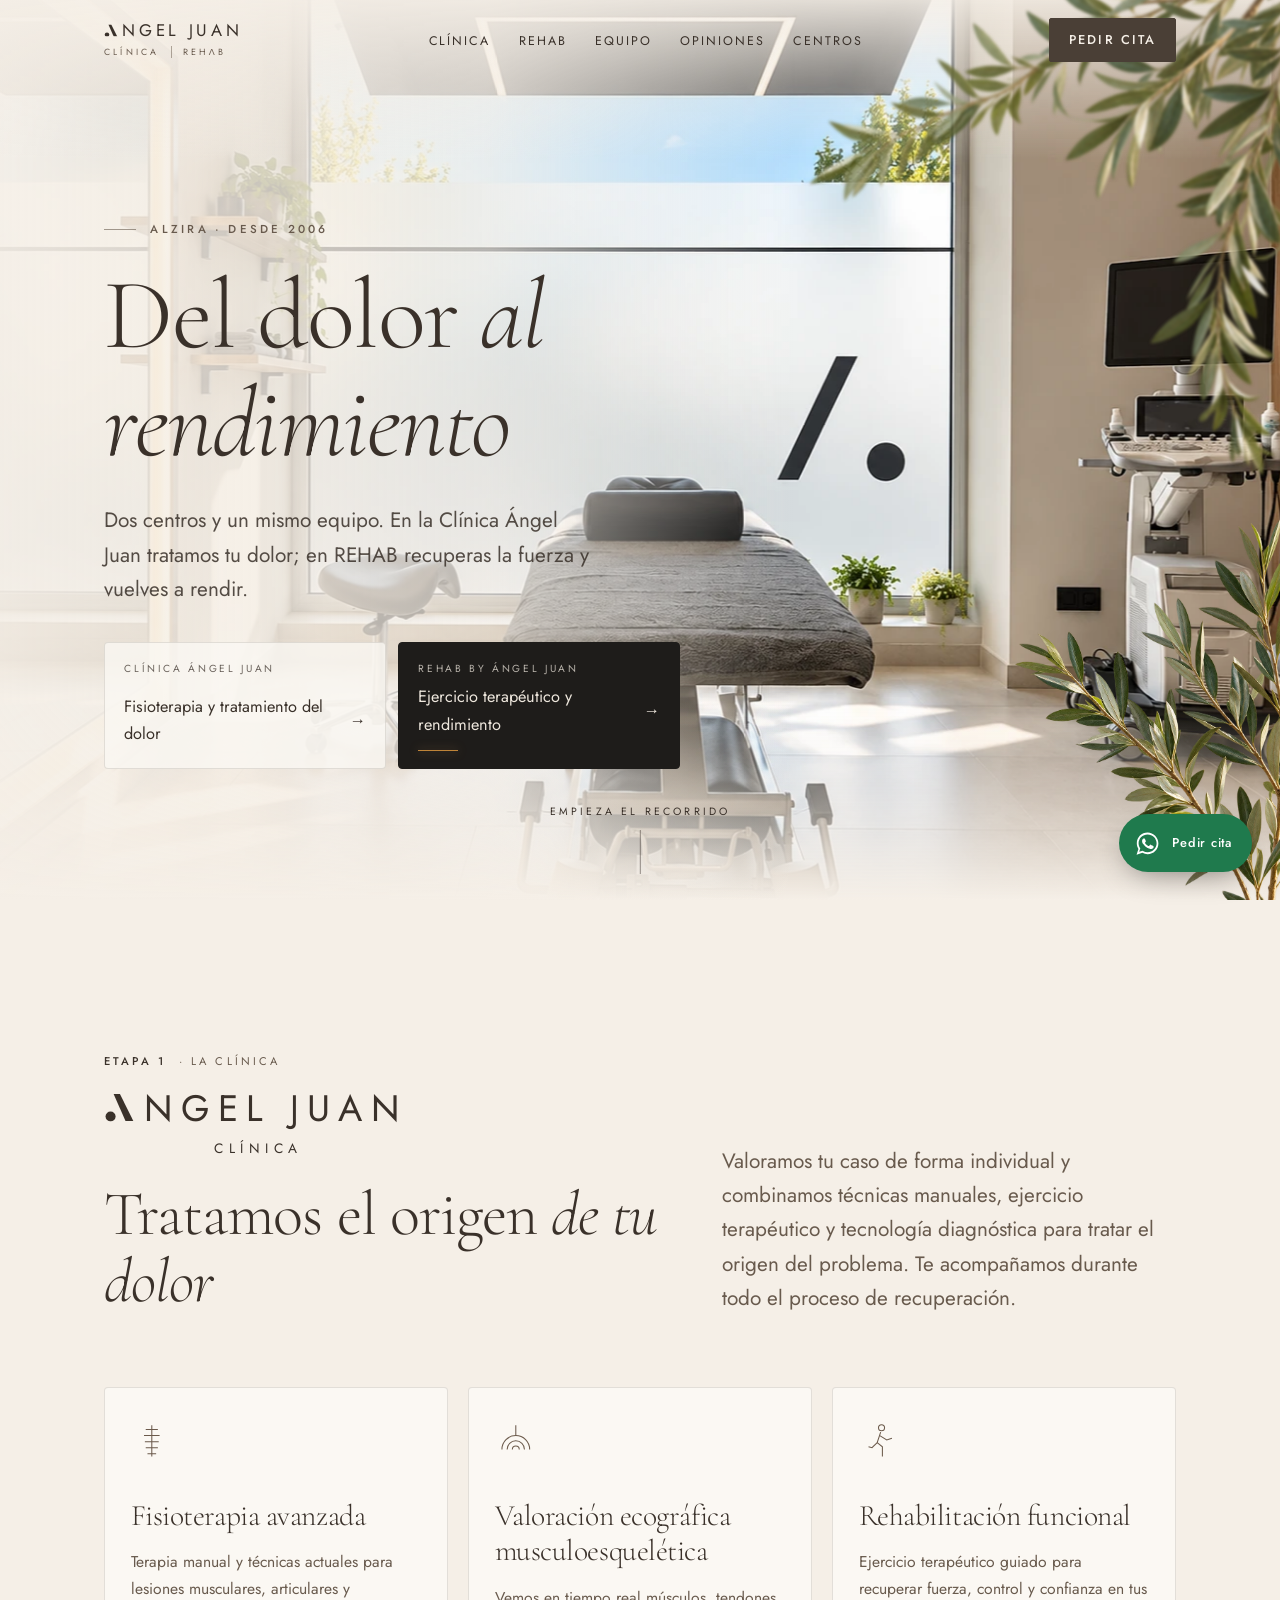
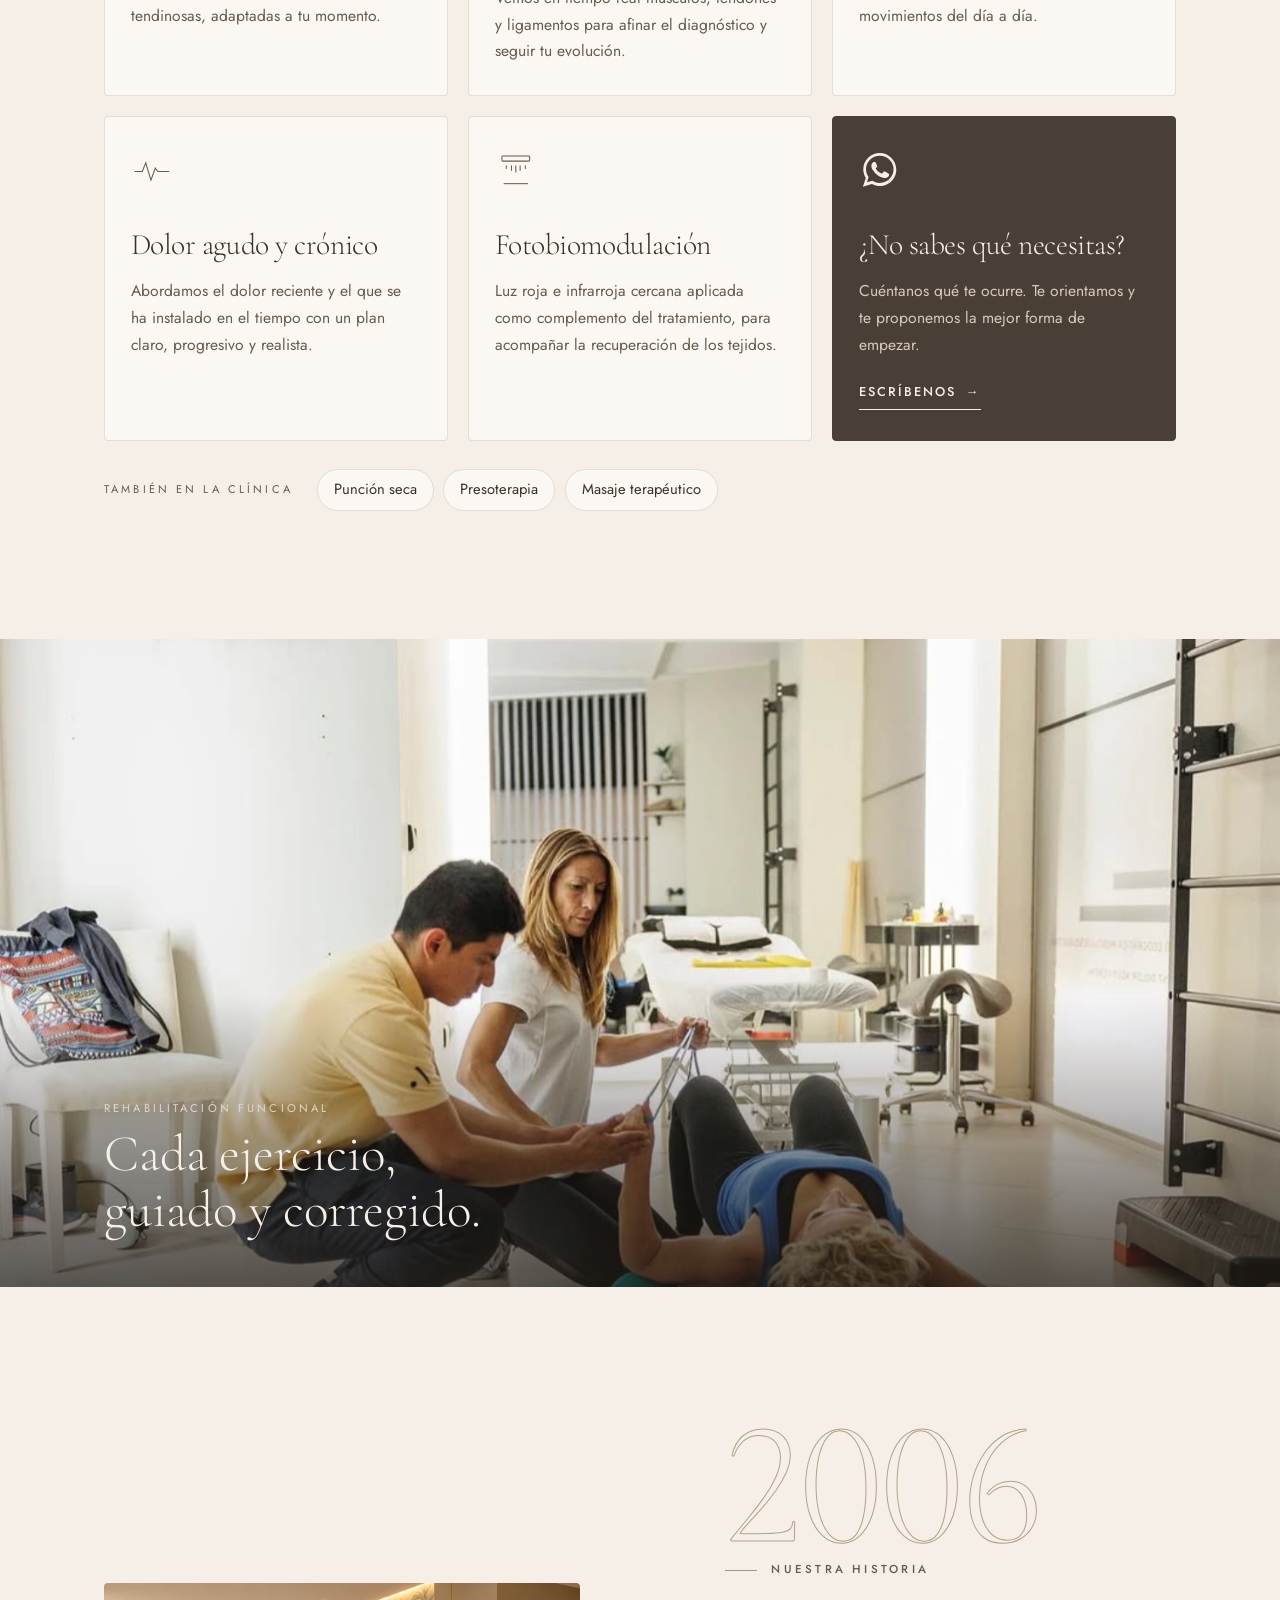
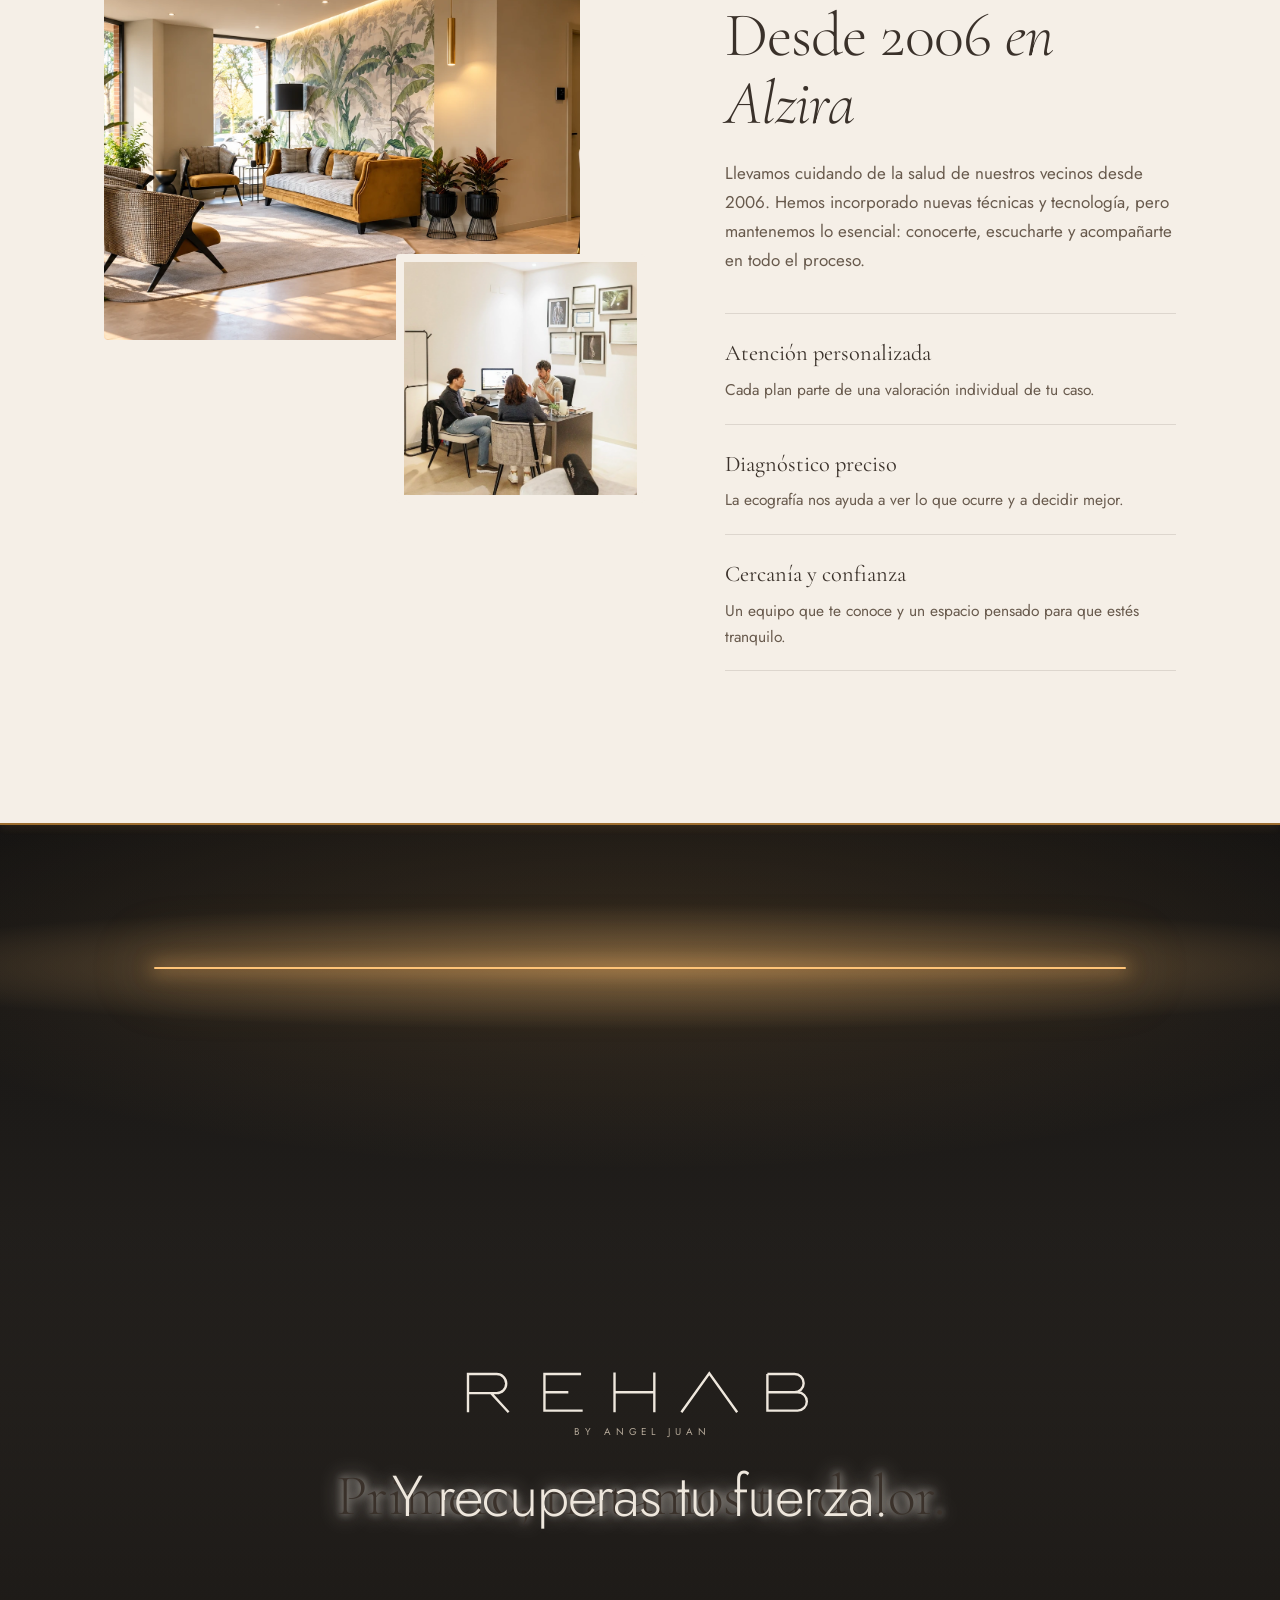
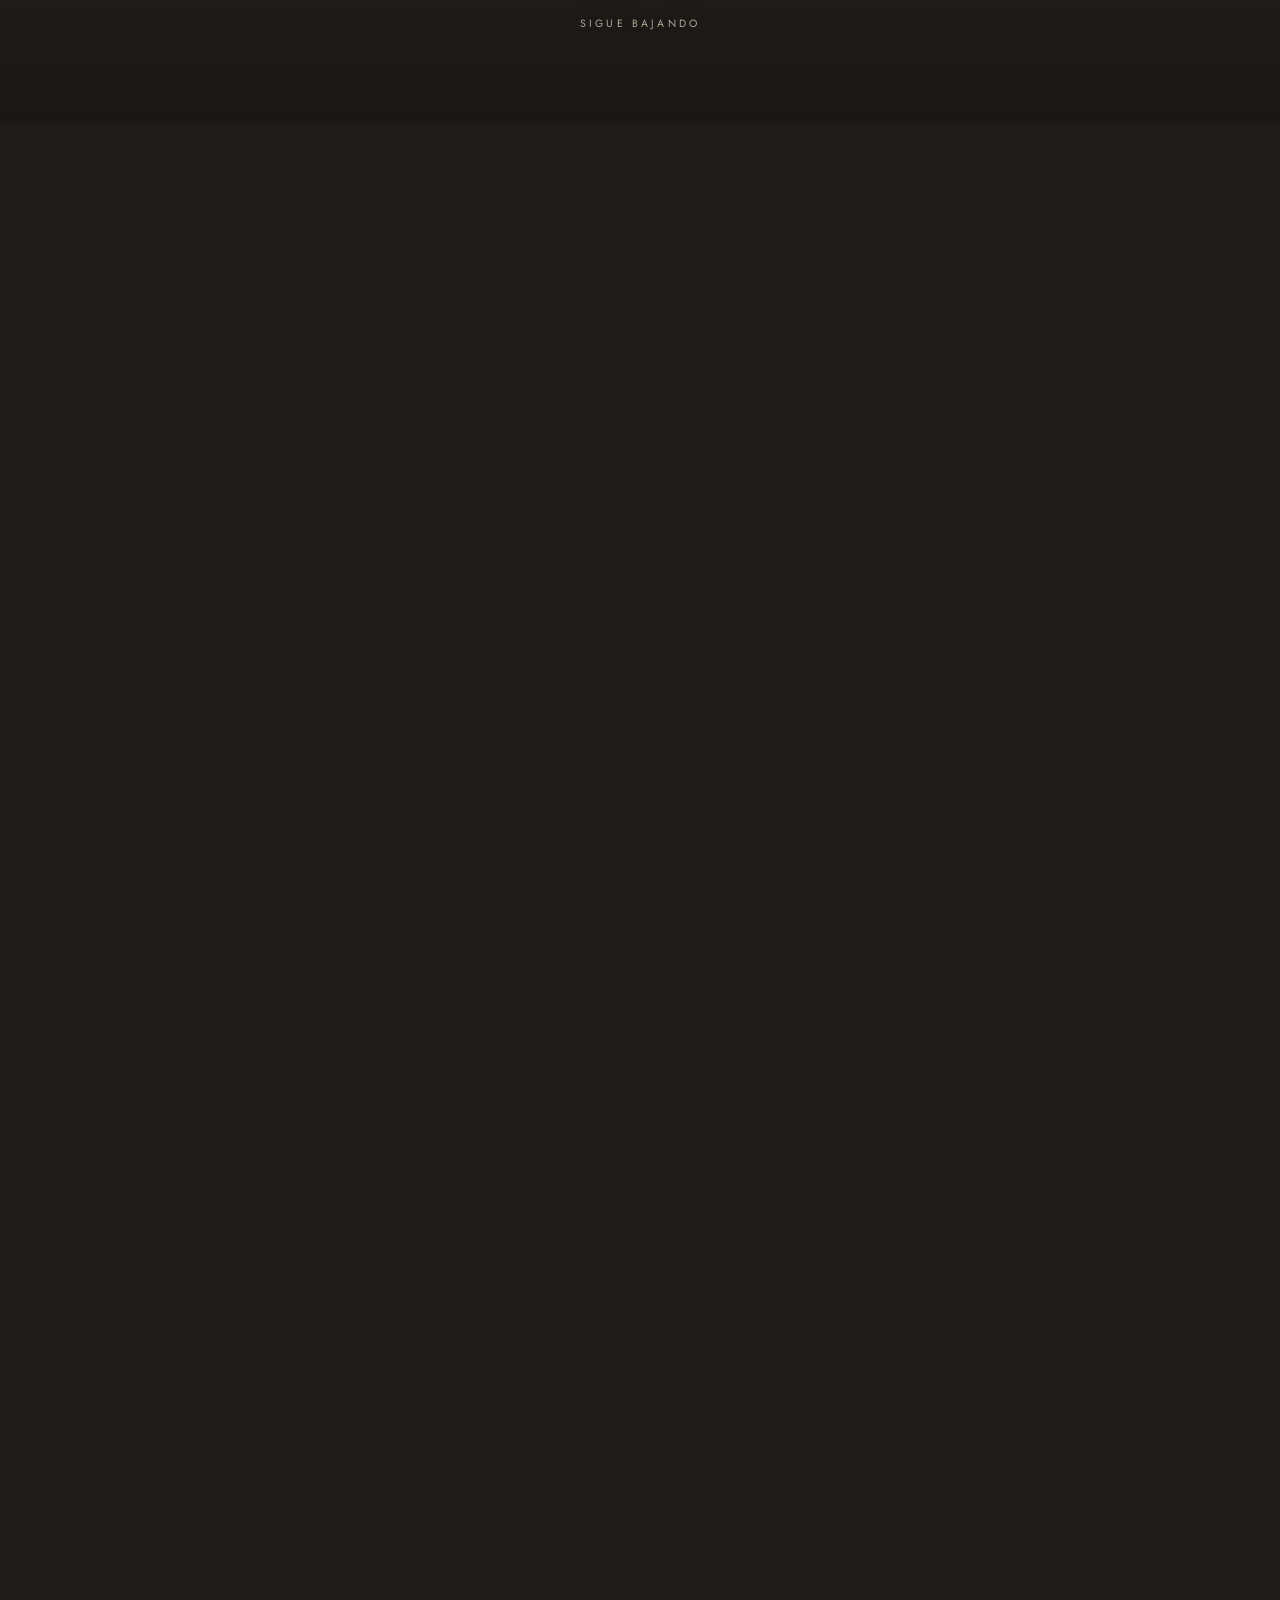
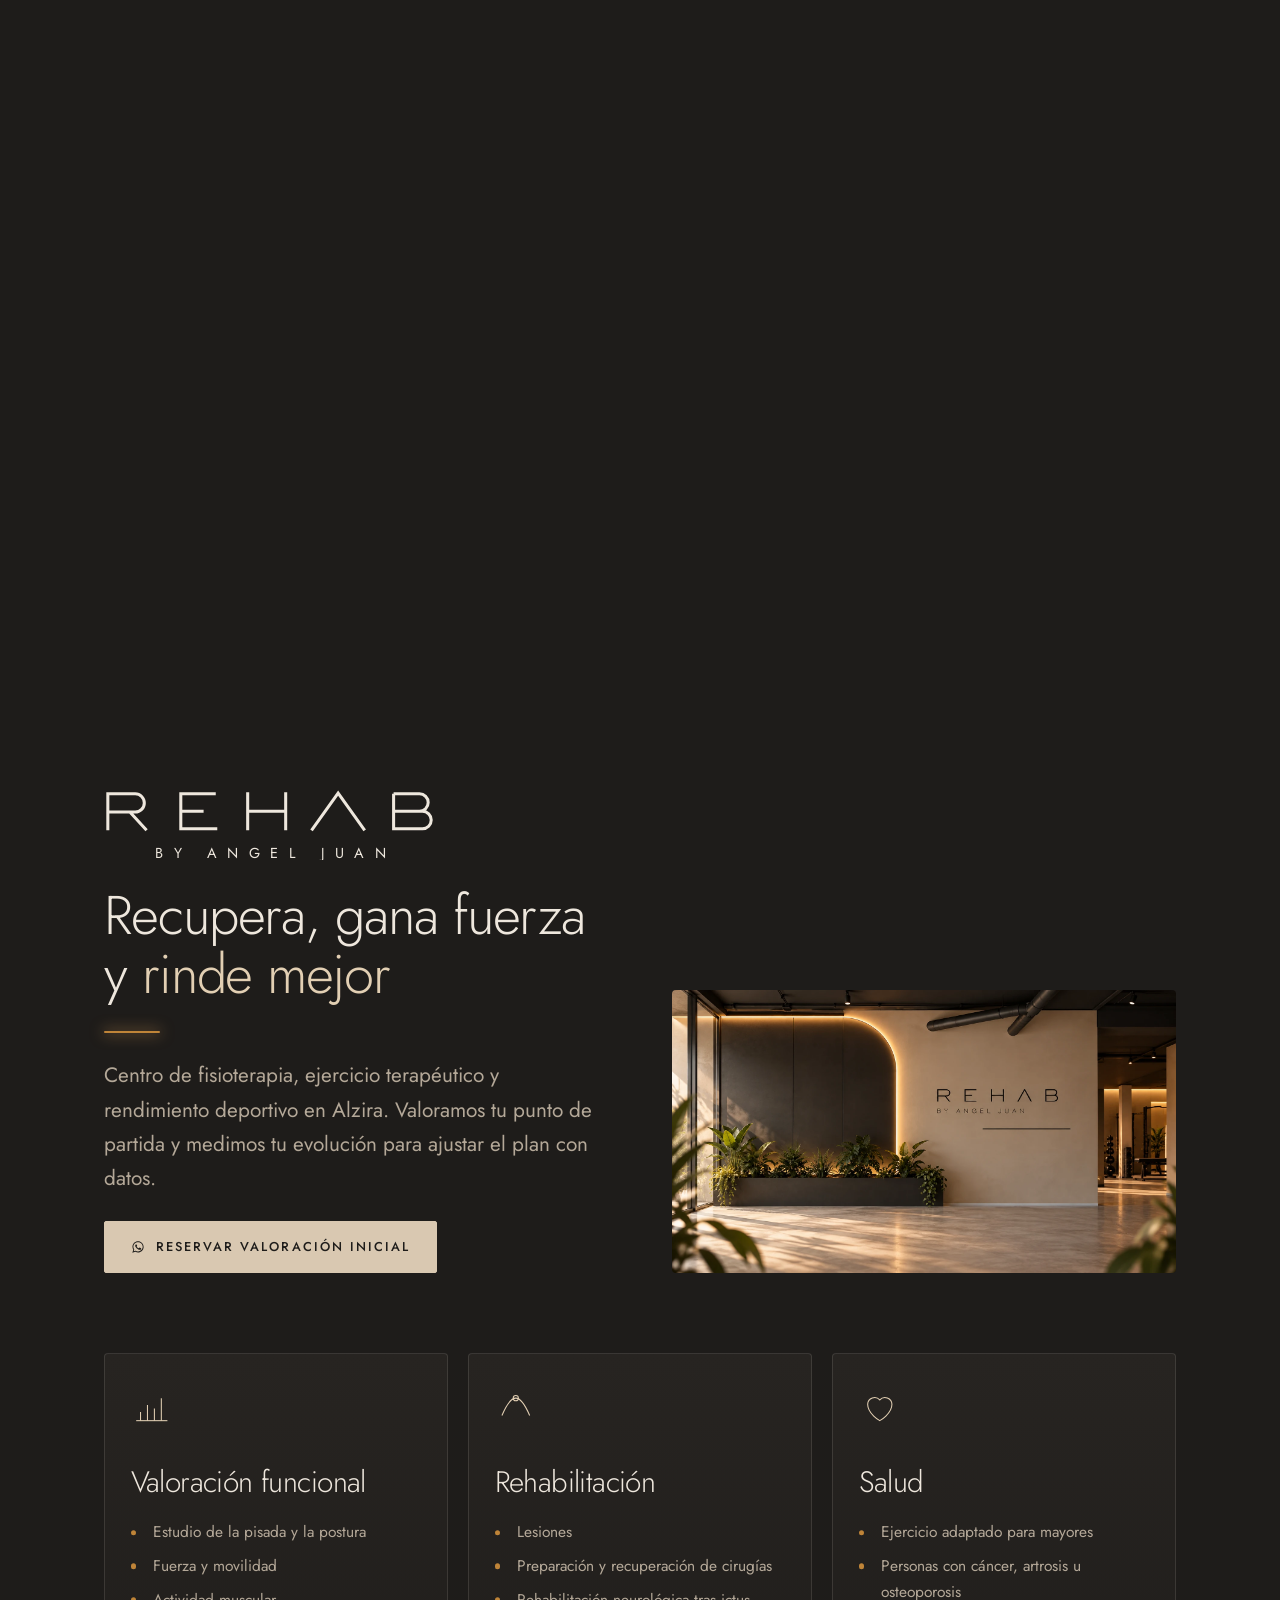
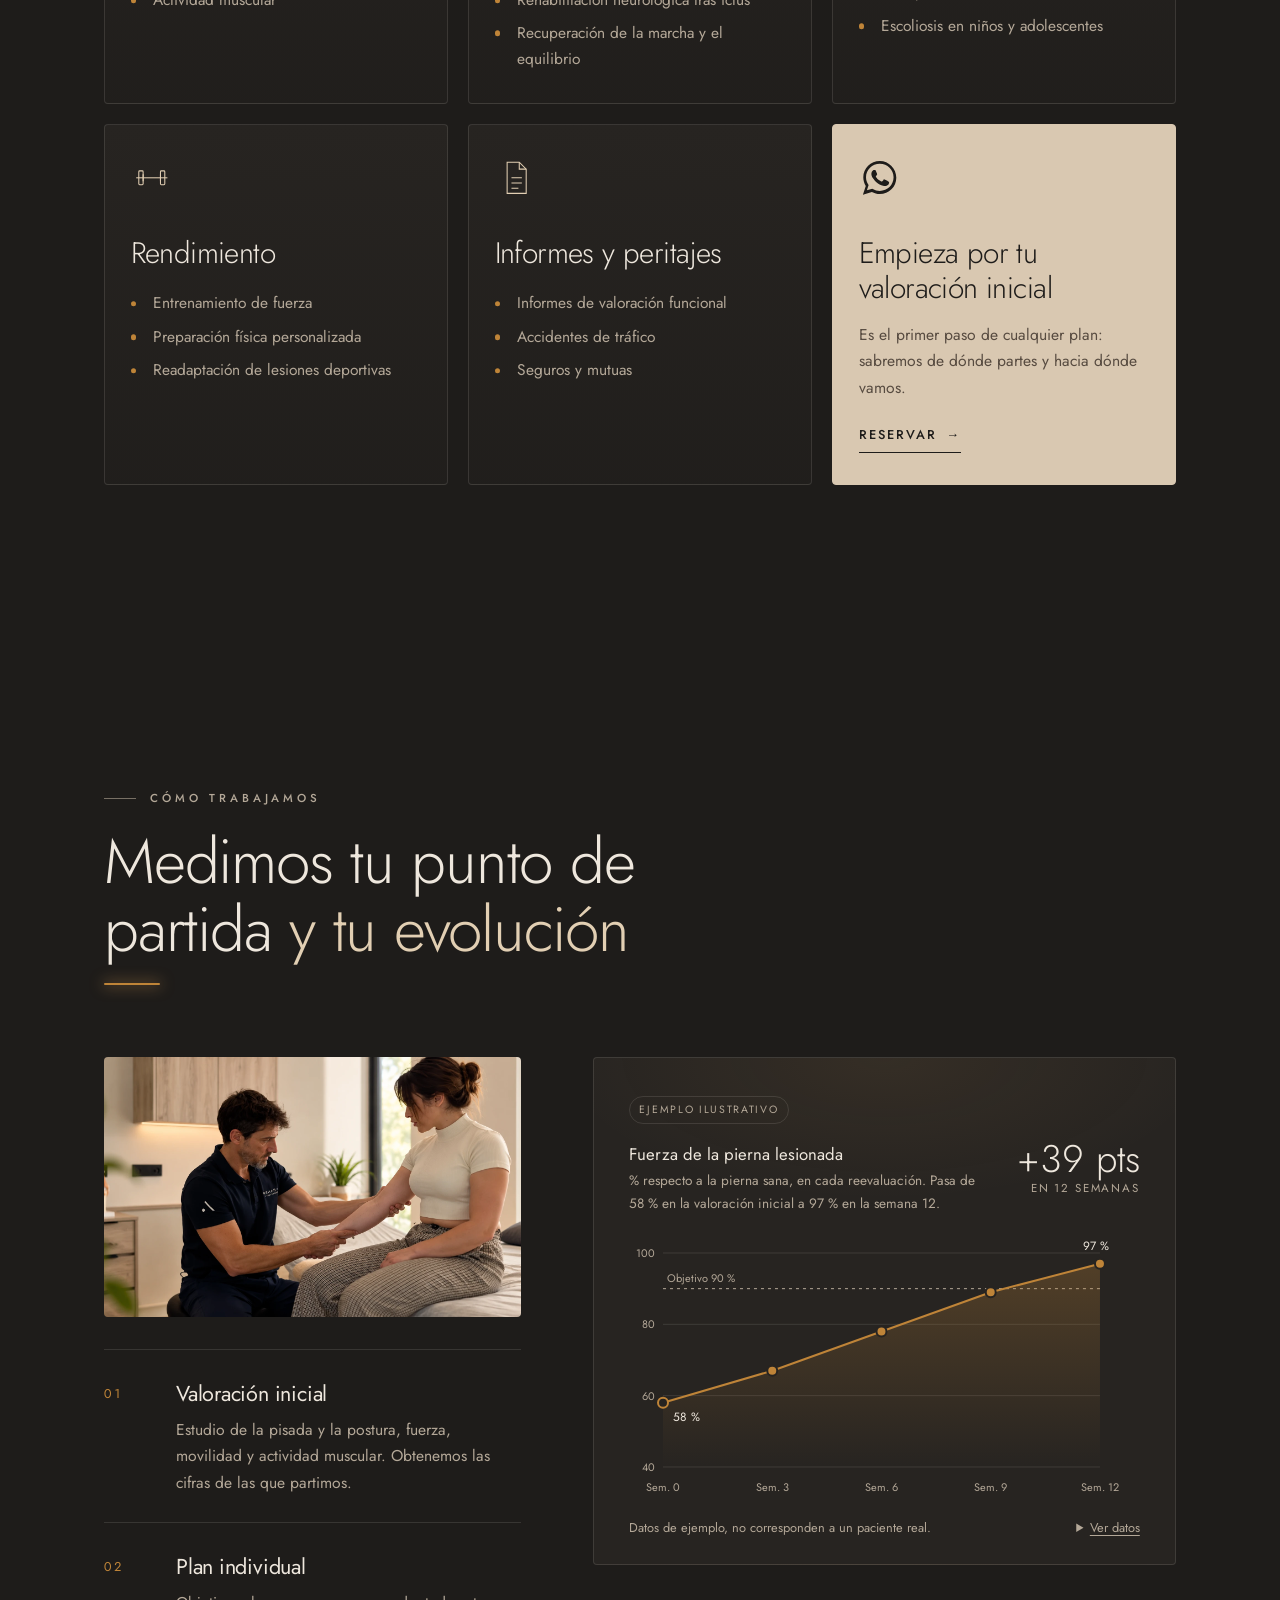
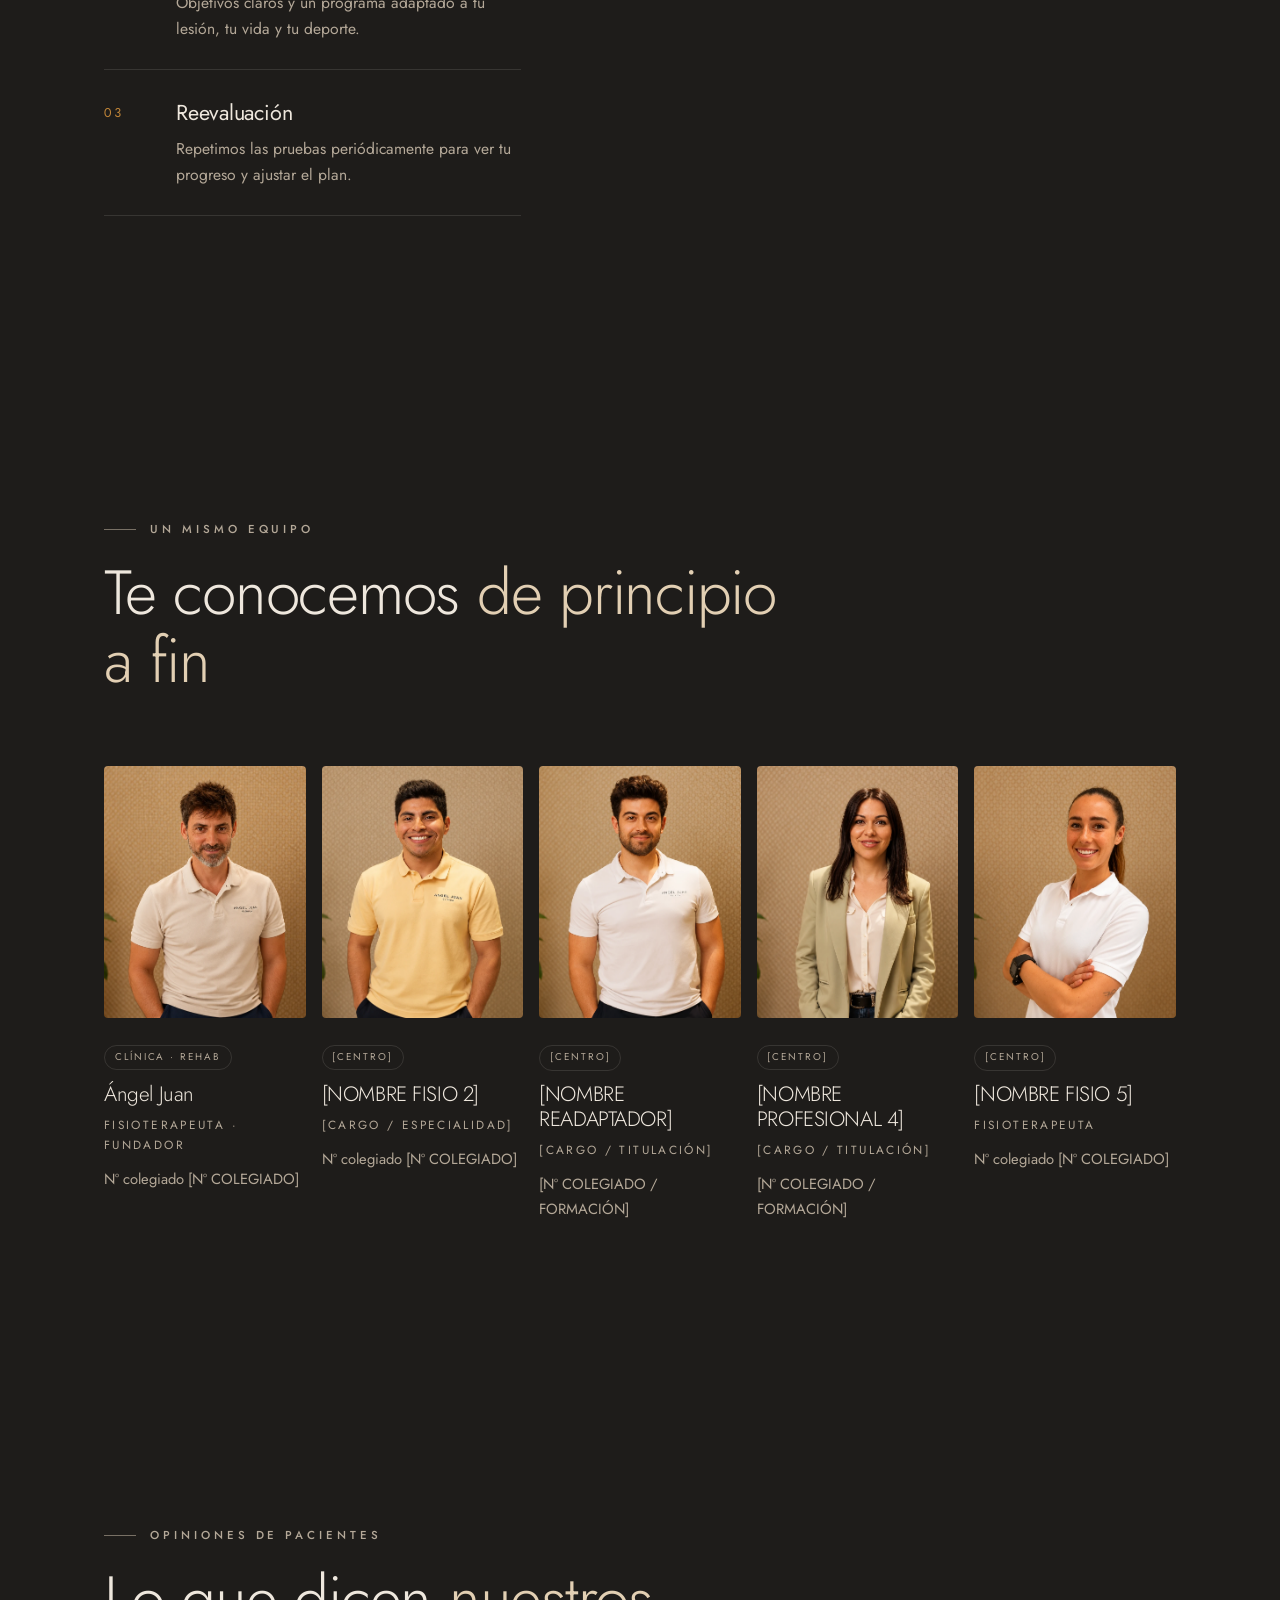
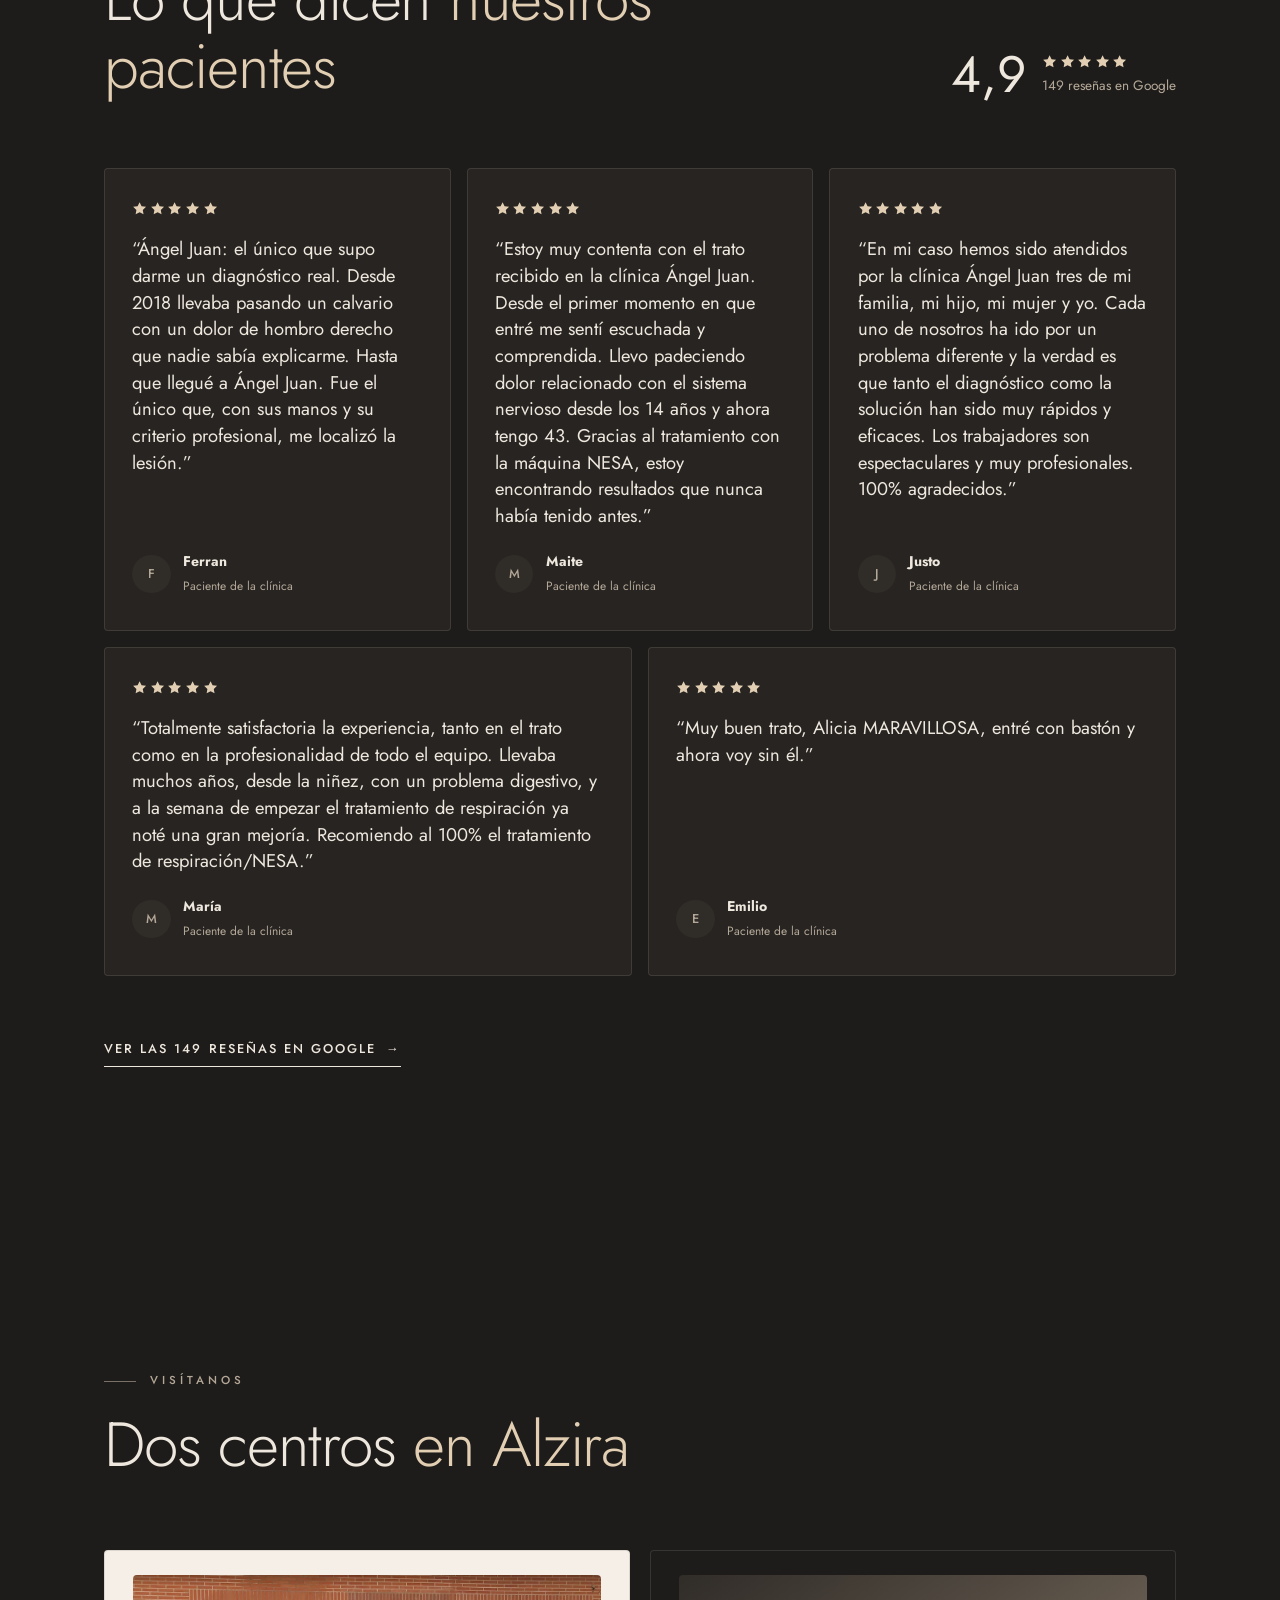
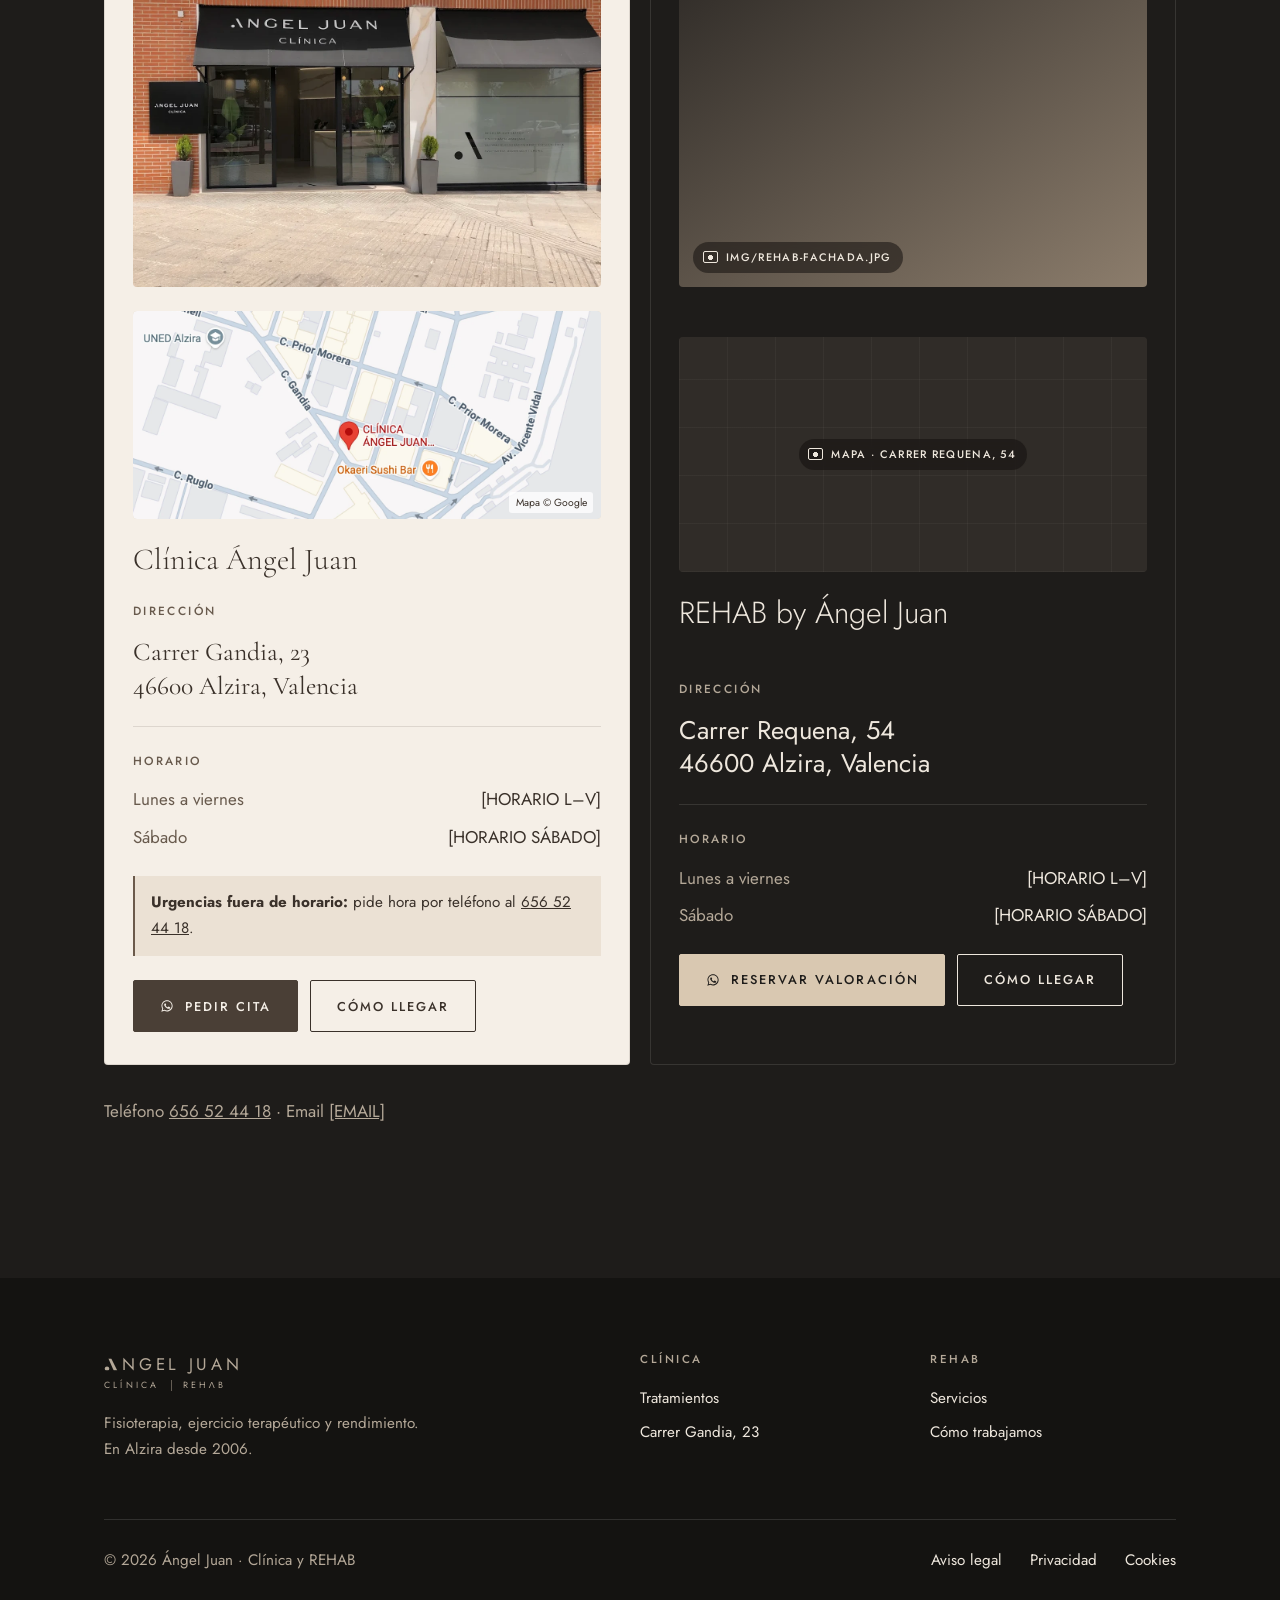
==== commit bce5a408: "Remove osteopathy from the site Drops the treatment card and every mention (meta description, hero d" ====
--- a/web/index.html
+++ b/web/index.html
@@ -4,7 +4,7 @@
   <meta charset="utf-8">
   <meta name="viewport" content="width=device-width, initial-scale=1, viewport-fit=cover">
   <title>Ángel Juan · Clínica y REHAB en Alzira</title>
-  <meta name="description" content="Del dolor al rendimiento. Clínica Ángel Juan (fisioterapia avanzada y osteopatía, en Alzira desde 2006) y REHAB by Ángel Juan (readaptación, rehabilitación y rendimiento).">
+  <meta name="description" content="Del dolor al rendimiento. Clínica Ángel Juan (fisioterapia avanzada y tratamiento del dolor, en Alzira desde 2006) y REHAB by Ángel Juan (readaptación, rehabilitación y rendimiento).">
   <meta name="theme-color" content="#f5efe7">
   <link rel="icon" href="data:image/svg+xml,%3Csvg%20xmlns%3D%22http%3A//www.w3.org/2000/svg%22%20viewBox%3D%22200%2090%201016%201010%22%3E%3Crect%20x%3D%22200%22%20y%3D%2290%22%20width%3D%221016%22%20height%3D%221010%22%20rx%3D%22180%22%20fill%3D%22%23f5efe7%22/%3E%3Cg%20fill%3D%22%233a312a%22%3E%3Cpath%20d%3D%22M518%20148H724L1160%201024H905Z%22/%3E%3Ccircle%20cx%3D%22419%22%20cy%3D%22881%22%20r%3D%22163%22/%3E%3C/g%3E%3C/svg%3E">
   <link rel="preconnect" href="https://fonts.googleapis.com">
@@ -83,7 +83,7 @@
           <div class="doors">
             <a class="door door--clinica" href="#clinica">
               <small>Clínica Ángel Juan</small>
-              <strong><span>Fisioterapia y osteopatía</span><span aria-hidden="true">→</span></strong>
+              <strong><span>Fisioterapia y tratamiento del dolor</span><span aria-hidden="true">→</span></strong>
             </a>
             <a class="door door--rehab" href="#rehab">
               <small>REHAB by Ángel Juan</small>
@@ -218,13 +218,6 @@
             <h3 class="h3">Fisioterapia avanzada</h3>
             <p>Terapia manual y técnicas actuales para lesiones musculares, articulares y tendinosas, adaptadas a tu momento.</p>
           </li>
-          <li class="card reveal" style="--d:.08s">
-            <div class="card__top">
-              <svg class="card__icon" viewBox="0 0 48 48" fill="none" stroke="currentColor" stroke-width="1.2" aria-hidden="true"><path d="M14 30c0-7 3-17 6-17s2 8 2 8 1-12 4-12 3 12 3 12 1-9 4-9 3 8 2 16c-1 8-6 12-12 12s-9-4-9-10z"/></svg>
-            </div>
-            <h3 class="h3">Osteopatía</h3>
-            <p>Un enfoque global del cuerpo para mejorar la movilidad y el equilibrio entre estructuras, con un trato suave y preciso.</p>
-          </li>
           <li class="card reveal" style="--d:.16s">
             <div class="card__top">
               <svg class="card__icon" viewBox="0 0 48 48" fill="none" stroke="currentColor" stroke-width="1.2" aria-hidden="true"><path d="M8 34a16 16 0 0 1 32 0"/><path d="M14 34a10 10 0 0 1 20 0"/><path d="M20 34a4 4 0 0 1 8 0"/><path d="M24 6v12"/></svg>
@@ -253,7 +246,7 @@
             <h3 class="h3">Fotobiomodulación</h3>
             <p>Luz roja e infrarroja cercana aplicada como complemento del tratamiento, para acompañar la recuperación de los tejidos.</p>
           </li>
-          <li class="card card--feature card--wide reveal" style="--d:.24s">
+          <li class="card card--feature reveal" style="--d:.24s">
             <div class="card__top">
               <svg class="card__icon" aria-hidden="true"><use href="#i-whatsapp"/></svg>
             </div>
@@ -687,7 +680,7 @@
       <div class="footer-grid">
         <div>
           <p class="brand-duo" style="margin-bottom:1.25rem" aria-label="Ángel Juan · Clínica y REHAB"><span class="wordmark" aria-hidden="true"><svg class="wordmark__a" focusable="false"><use href="#i-iso"/></svg>NGEL JUAN</span><span class="brand-duo__subs" aria-hidden="true" style="color:#b4a898">Clínica <i></i> REHΛB</span></p>
-          <p>Fisioterapia, osteopatía, readaptación y rendimiento.<br>En Alzira desde 2006.</p>
+          <p>Fisioterapia, ejercicio terapéutico y rendimiento.<br>En Alzira desde 2006.</p>
         </div>
         <div>
           <h2>Clínica</h2>
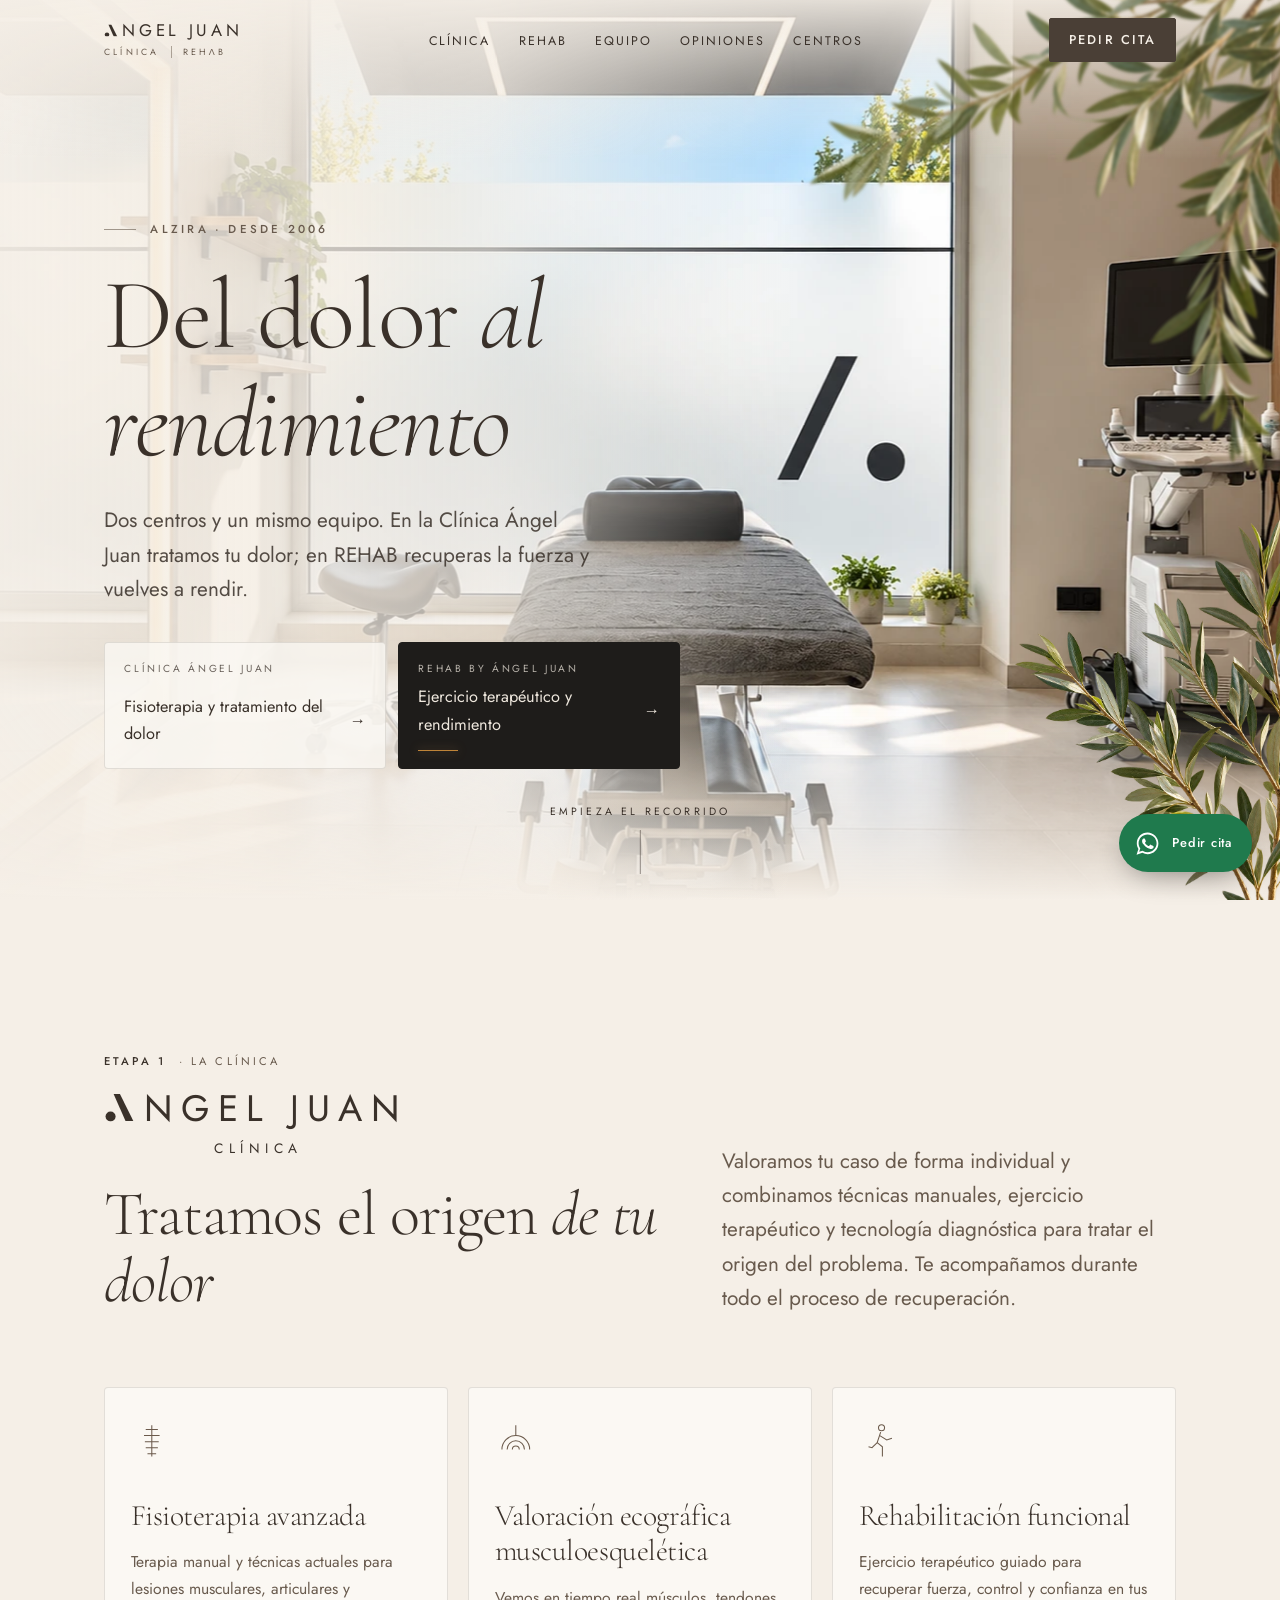
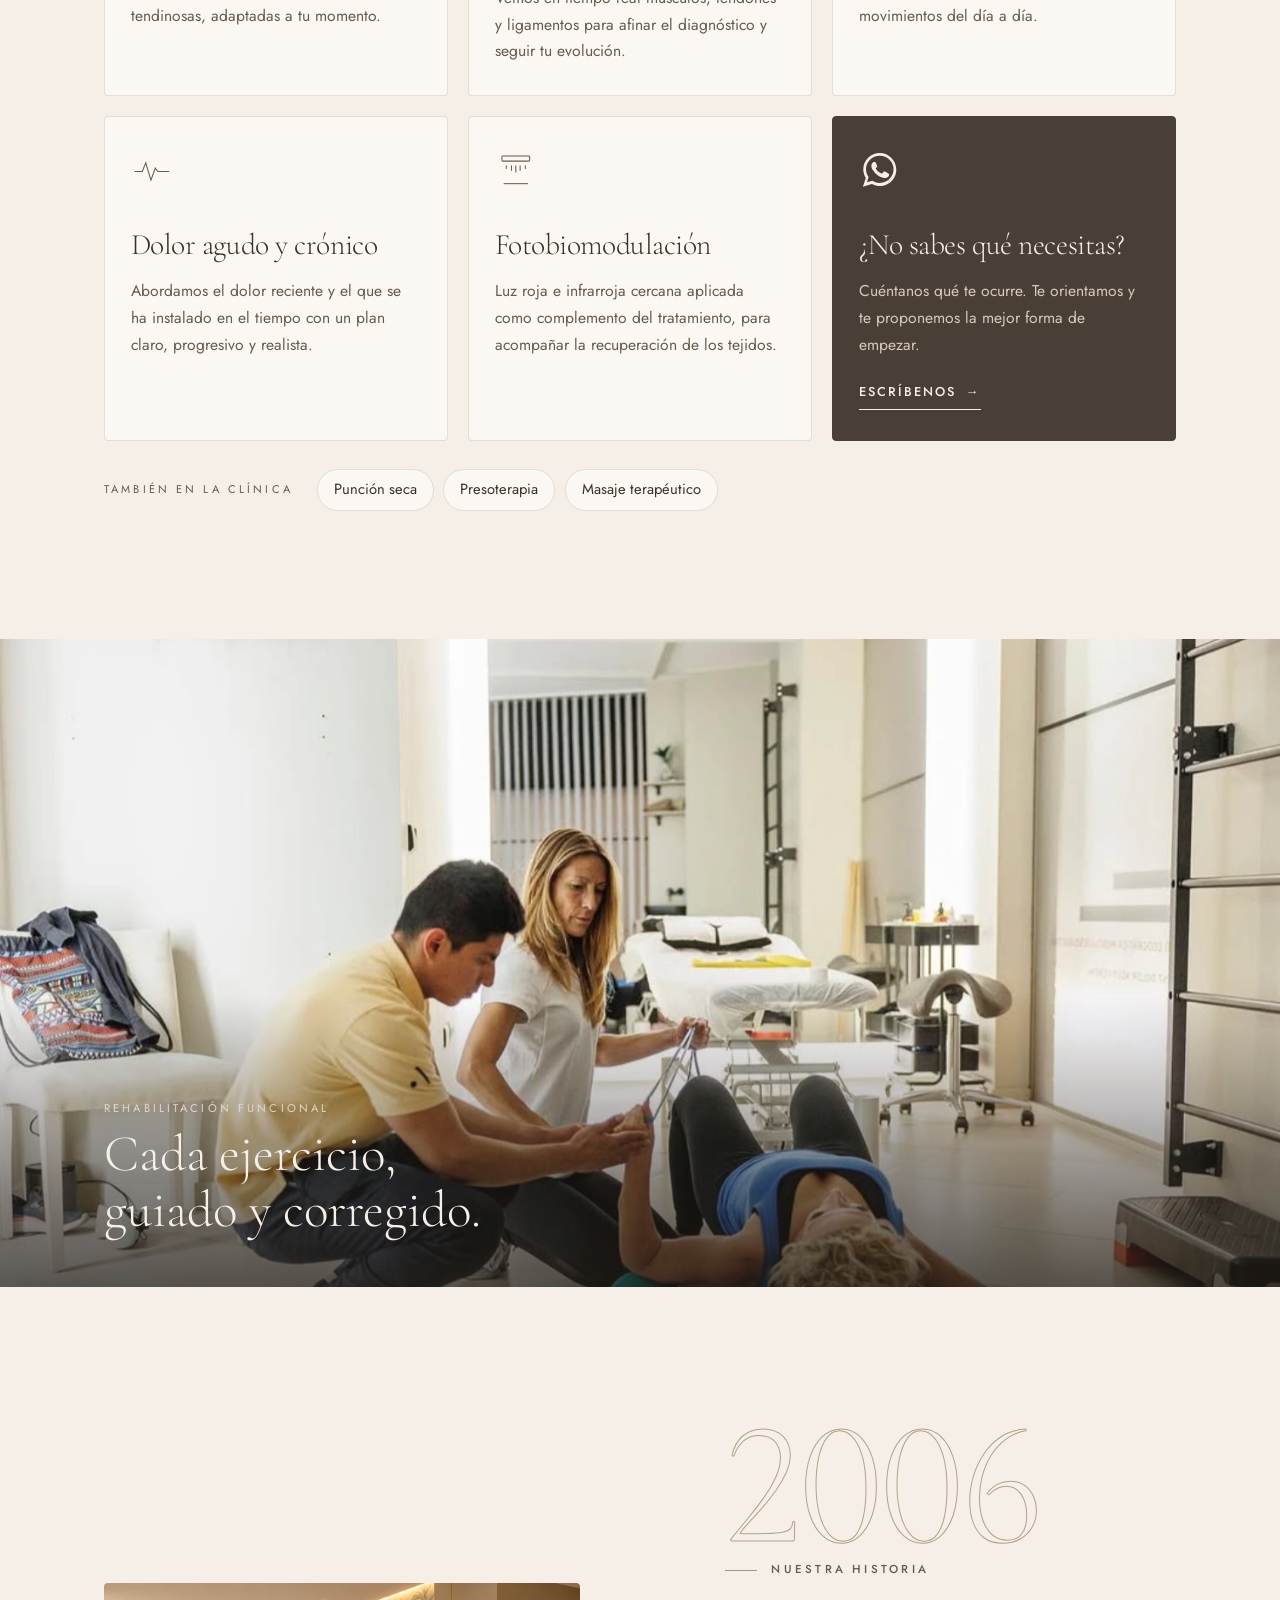
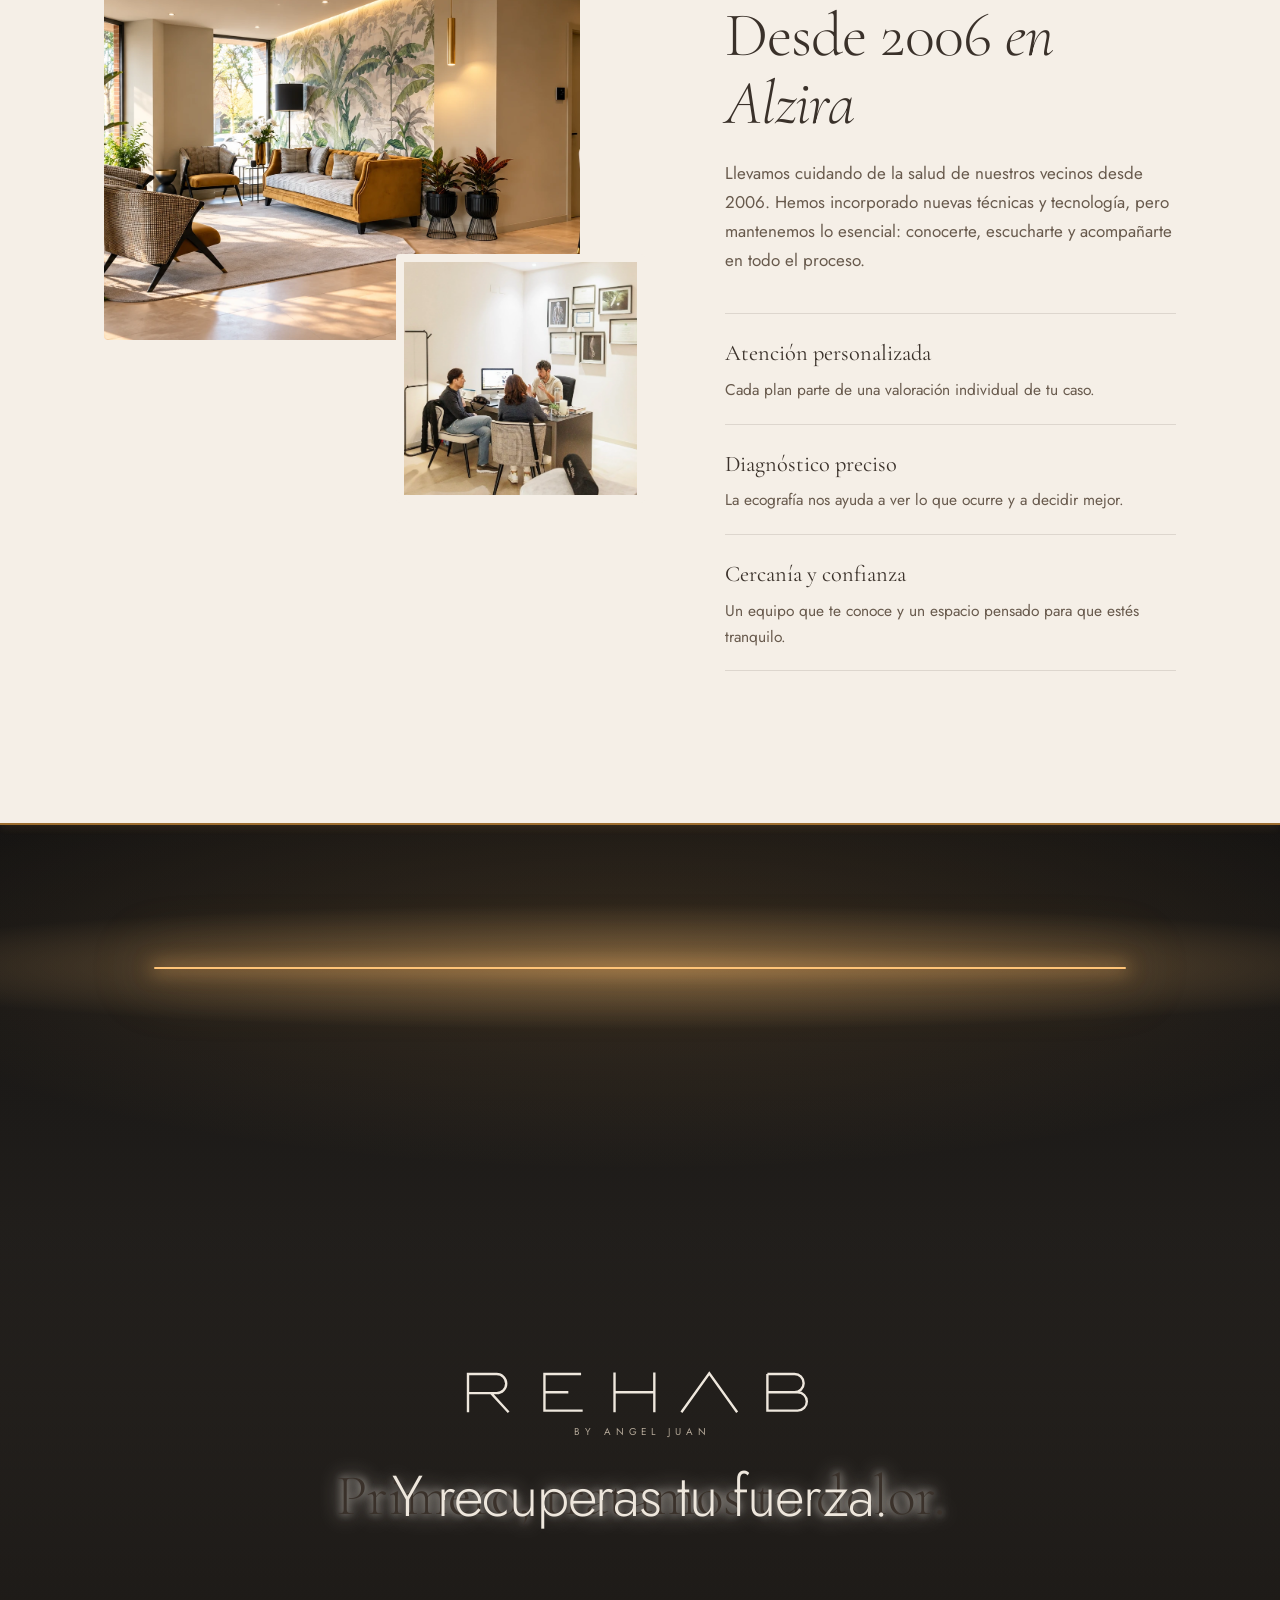
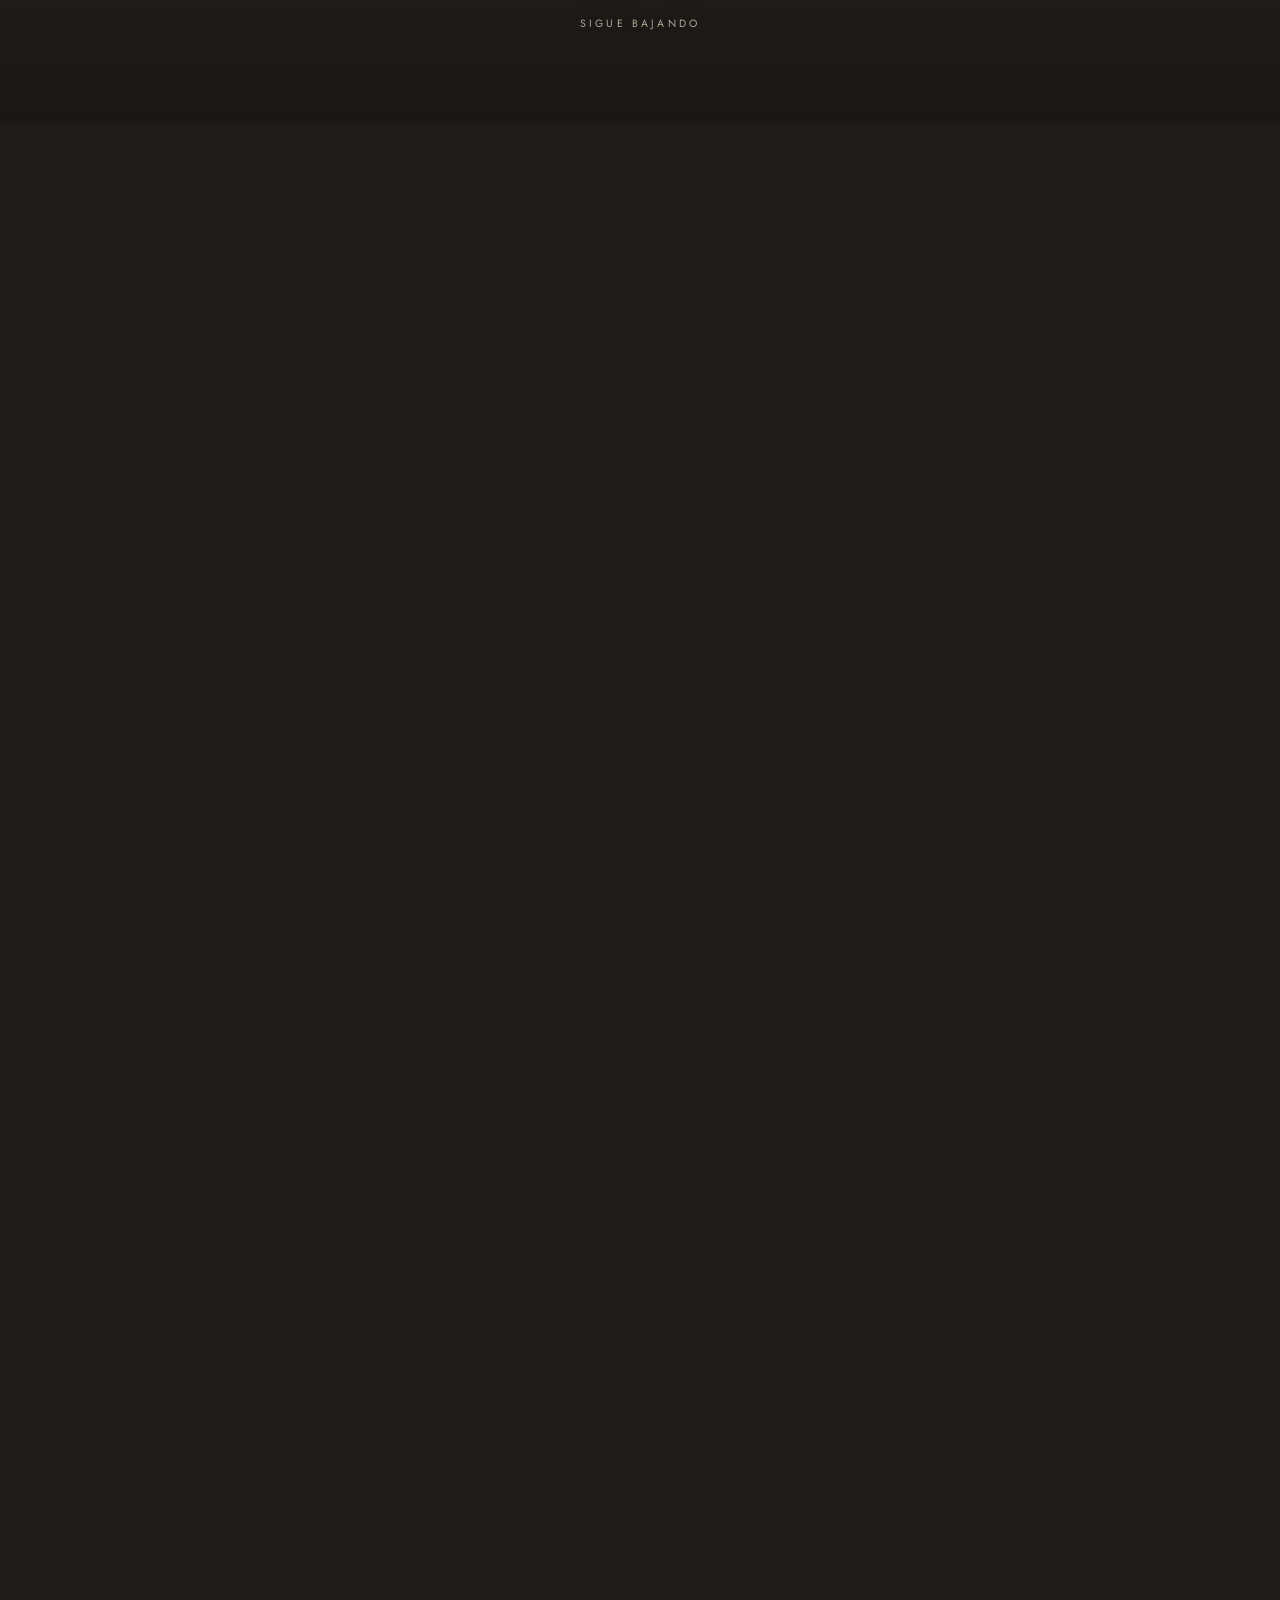
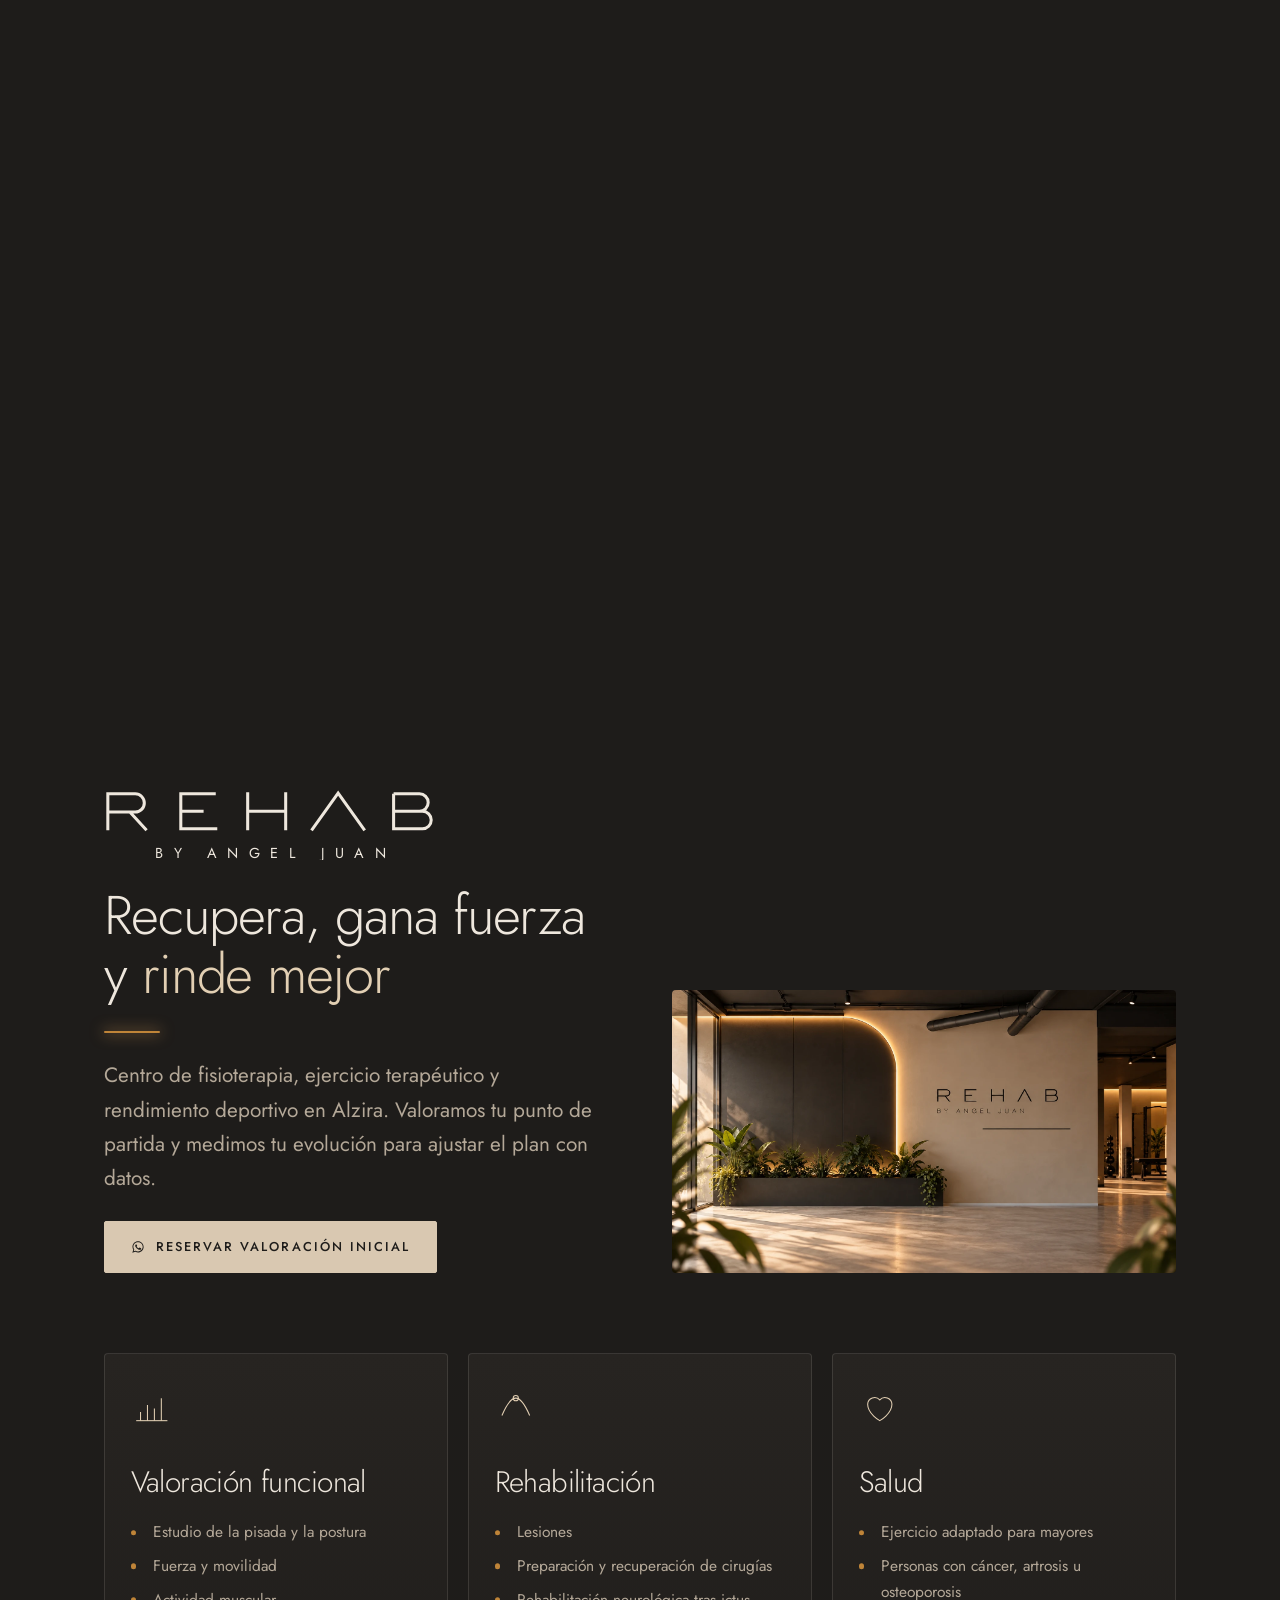
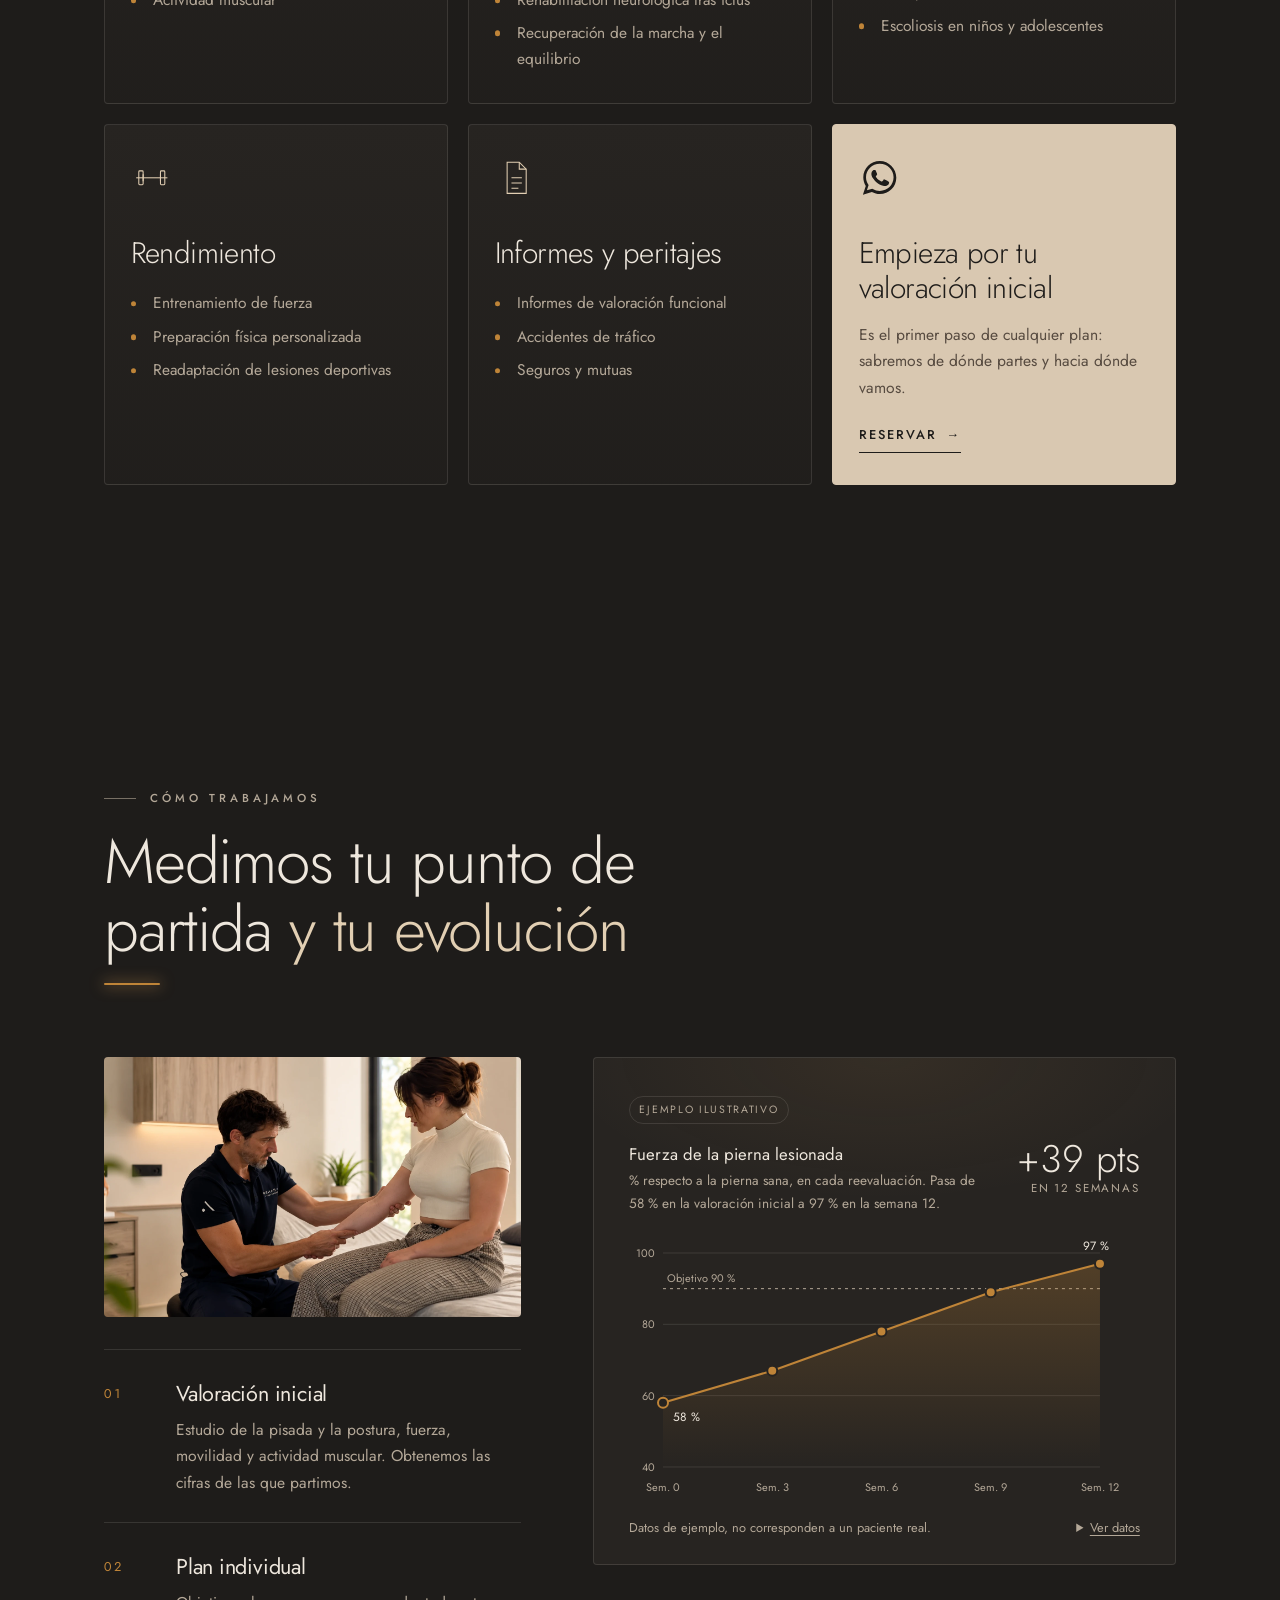
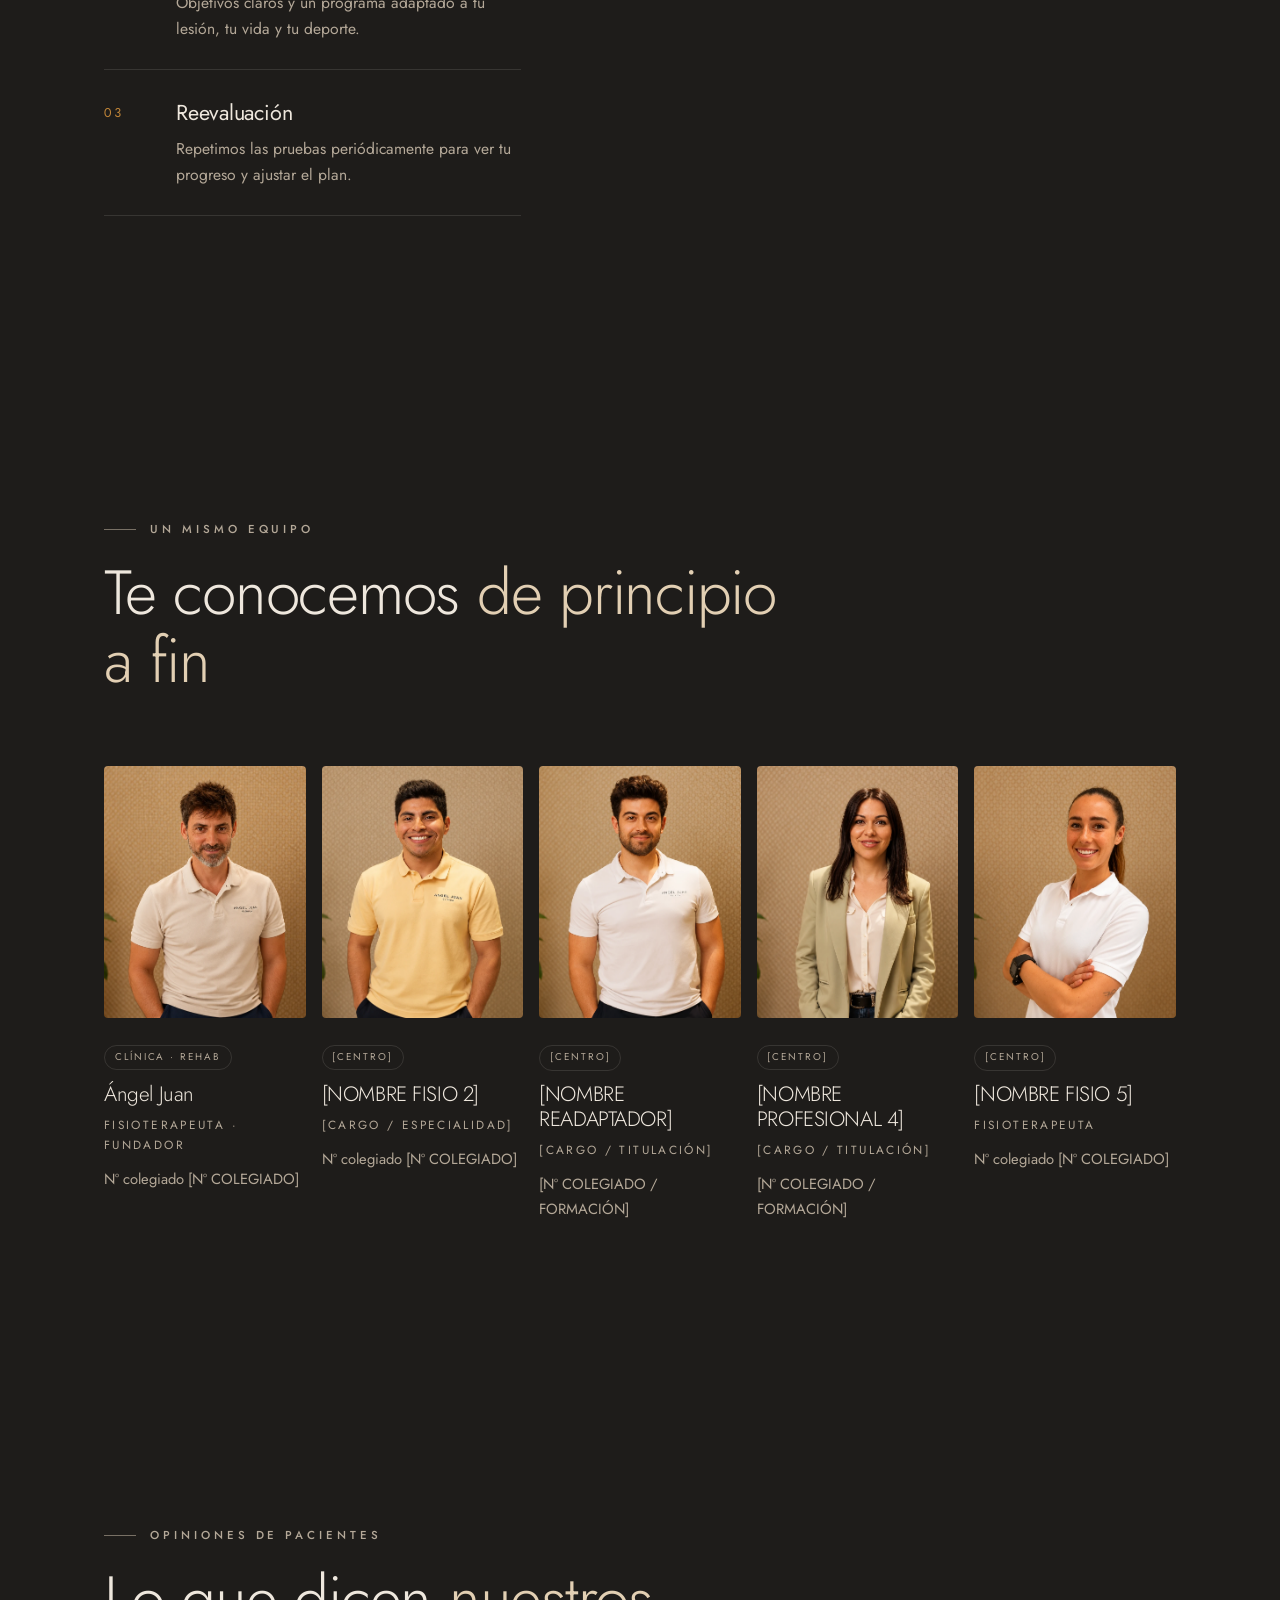
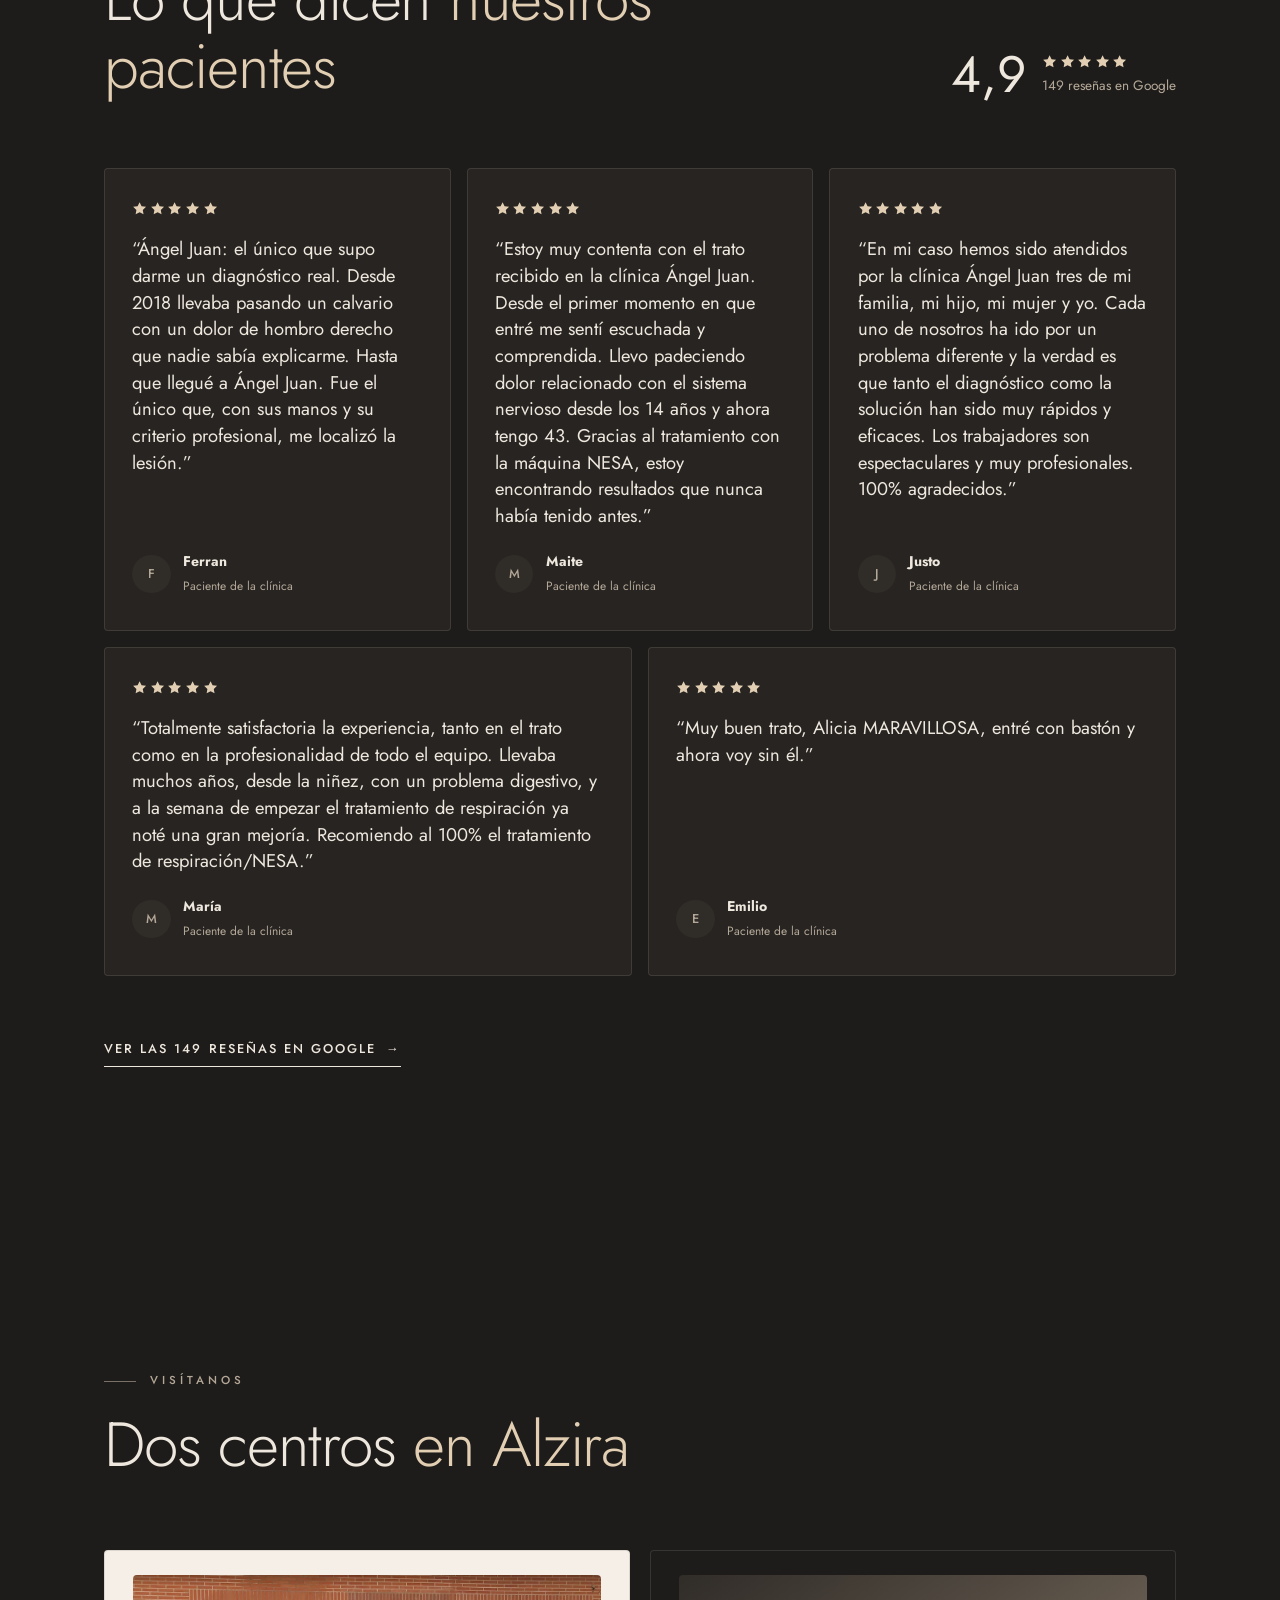
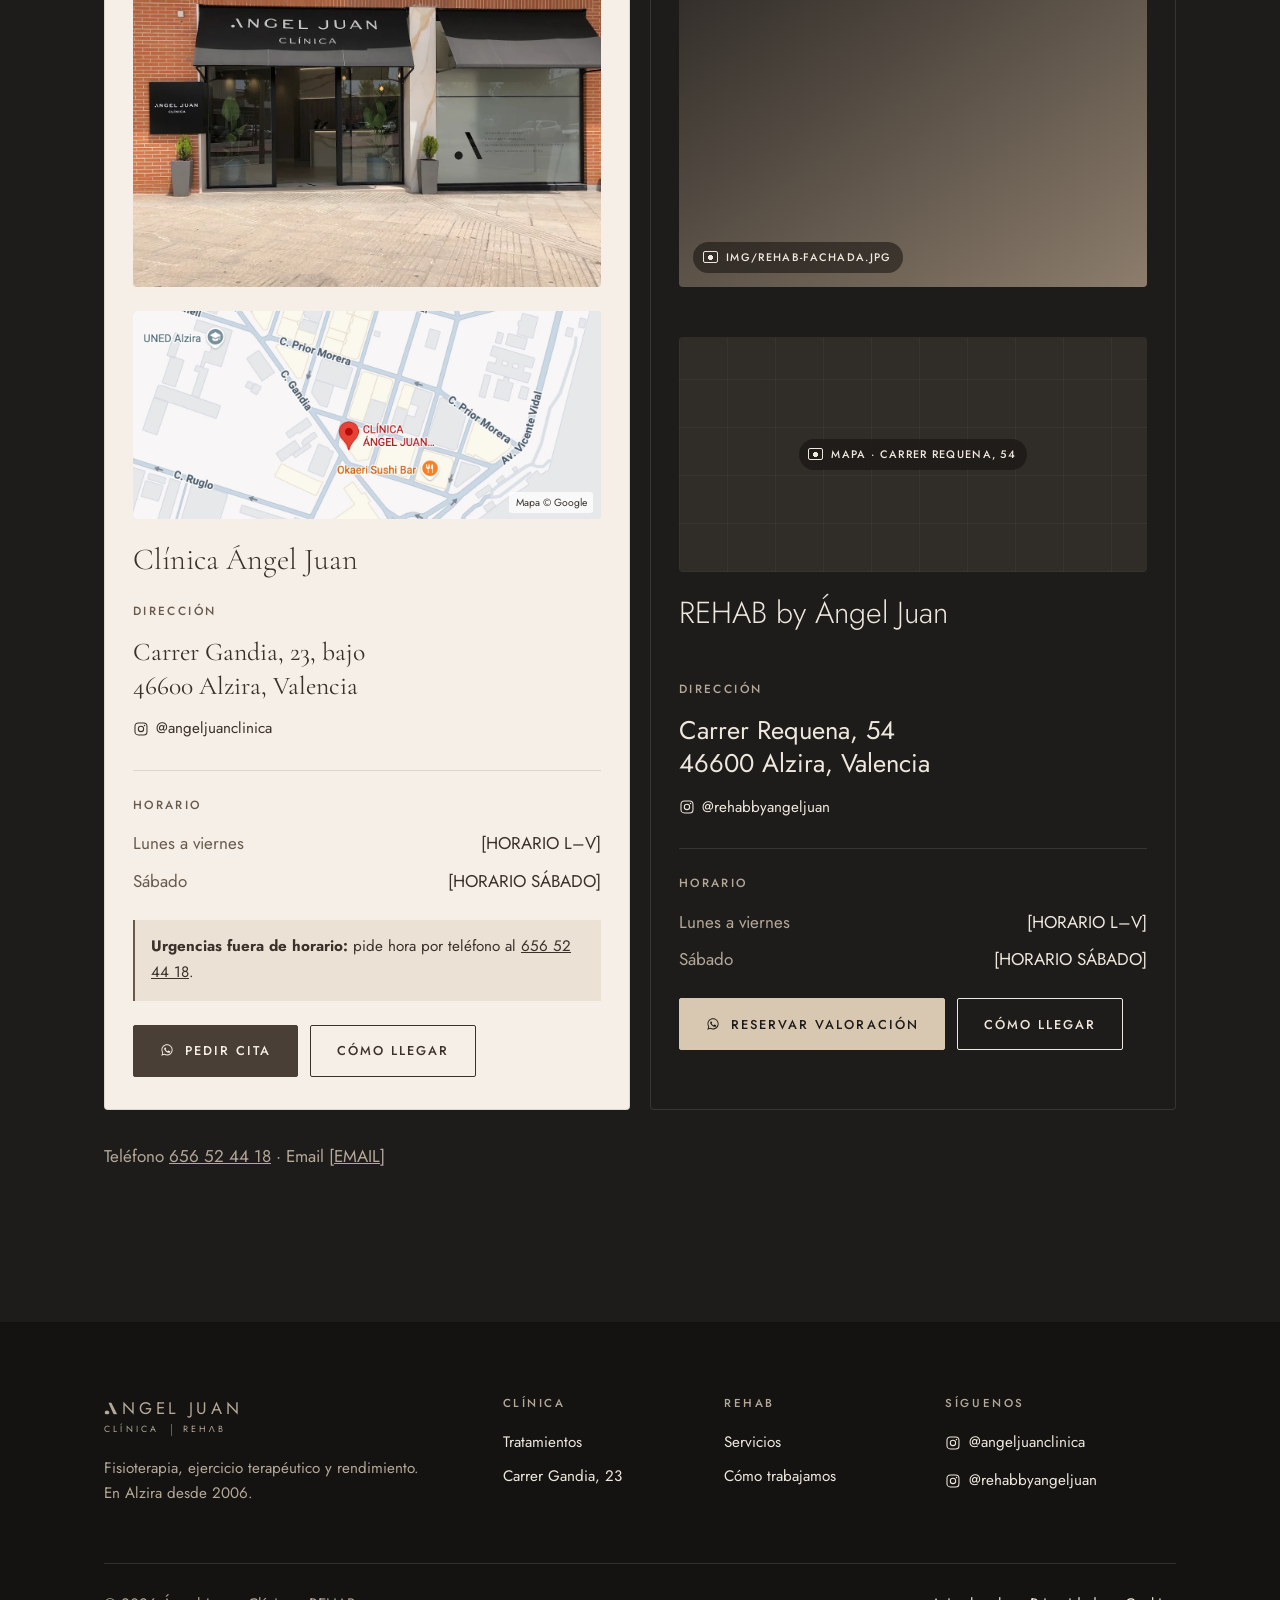
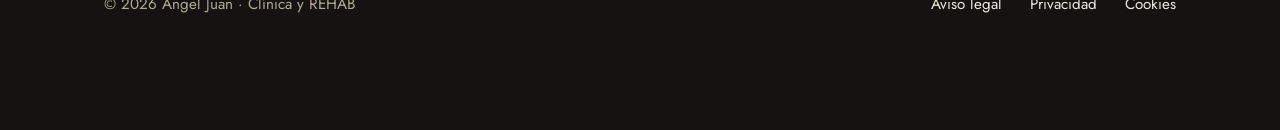
==== commit 5b3a71b6: "Add both Instagram accounts @angeljuanclinica and @rehabbyangeljuan in a new footer column and on ea" ====
--- a/web/index.html
+++ b/web/index.html
@@ -22,6 +22,7 @@
     <symbol id="i-whatsapp" viewBox="0 0 32 32"><path fill="currentColor" d="M16 3C9 3 3.3 8.6 3.3 15.6c0 2.4.7 4.7 1.9 6.7L3 29l6.9-2.1c1.9 1 4 1.6 6.1 1.6 7 0 12.7-5.6 12.7-12.6S23 3 16 3zm0 23.1c-1.9 0-3.8-.5-5.4-1.5l-.4-.2-4.1 1.2 1.3-4-.3-.4c-1.1-1.7-1.7-3.6-1.7-5.6C5.4 9.8 10.1 5.2 16 5.2s10.6 4.6 10.6 10.4S21.9 26.1 16 26.1zm5.8-7.8c-.3-.2-1.9-.9-2.2-1s-.5-.2-.7.2-.8 1-1 1.2-.4.2-.7.1c-.3-.2-1.3-.5-2.5-1.5-.9-.8-1.6-1.8-1.7-2.1-.2-.3 0-.5.1-.6l.5-.6c.2-.2.2-.3.3-.5.1-.2.1-.4 0-.6l-1-2.4c-.3-.6-.5-.5-.7-.5h-.6c-.2 0-.6.1-.9.4-.3.3-1.2 1.1-1.2 2.7s1.2 3.2 1.4 3.4c.2.2 2.4 3.6 5.8 5 .8.3 1.4.5 1.9.7.8.3 1.5.2 2.1.1.6-.1 1.9-.8 2.2-1.5.3-.7.3-1.4.2-1.5-.1-.2-.3-.3-.6-.4z"/></symbol>
     <symbol id="i-iso" viewBox="250 140 916 910"><g fill="currentColor"><path d="M518 148H724L1160 1024H905Z"/><circle cx="419" cy="881" r="163"/></g></symbol>
     <symbol id="i-rehab" viewBox="-3 -3 442 92"><g fill="none" stroke="currentColor" stroke-width="4" stroke-linecap="butt" stroke-linejoin="miter"><path d="M2 50V2H38a12 12 0 0 1 0 24H2M31 26L53 50 M144 2H98V48H146M98 25H128 M186 0V50M236 0V50M186 25H236 M270 50L305 1L340 50 M378 2H412a11.5 11.5 0 0 1 0 23H378M378 25H416a11.5 11.5 0 0 1 0 23H378V2"/></g><text x="216" y="86" text-anchor="middle" textLength="304" lengthAdjust="spacing" font-family="Jost, Helvetica Neue, Arial, sans-serif" font-size="19" font-weight="400" fill="currentColor">BY ANGEL JUAN</text></symbol>
+    <symbol id="i-ig" viewBox="0 0 24 24"><g fill="none" stroke="currentColor" stroke-width="1.6"><rect x="3" y="3" width="18" height="18" rx="5"/><circle cx="12" cy="12" r="4"/></g><circle cx="17.3" cy="6.7" r="1.1" fill="currentColor"/></symbol>
     <symbol id="i-arrow" viewBox="0 0 24 24"><path fill="none" stroke="currentColor" stroke-width="1.4" d="M4 12h15m-5-5 5 5-5 5"/></symbol>
   </svg>
 
@@ -632,7 +633,8 @@
             <div>
               <div class="info-block">
                 <h3>Dirección</h3>
-                <address>Carrer Gandia, 23<br>46600 Alzira, Valencia</address>
+                <address>Carrer Gandia, 23, bajo<br>46600 Alzira, Valencia</address>
+                <p class="ig-row"><a class="ig-link" href="https://www.instagram.com/angeljuanclinica/" target="_blank" rel="noopener"><svg aria-hidden="true"><use href="#i-ig"/></svg>@angeljuanclinica<span class="visually-hidden"> en Instagram (se abre en otra pestaña)</span></a></p>
               </div>
               <div class="info-block">
                 <h3>Horario</h3>
@@ -658,6 +660,7 @@
               <div class="info-block">
                 <h3>Dirección</h3>
                 <address>Carrer Requena, 54<br>46600 Alzira, Valencia</address>
+                <p class="ig-row"><a class="ig-link" href="https://www.instagram.com/rehabbyangeljuan/" target="_blank" rel="noopener"><svg aria-hidden="true"><use href="#i-ig"/></svg>@rehabbyangeljuan<span class="visually-hidden"> en Instagram (se abre en otra pestaña)</span></a></p>
               </div>
               <div class="info-block">
                 <h3>Horario</h3>
@@ -690,6 +693,10 @@
           <h2>REHAB</h2>
           <ul role="list"><li><a href="#rehab">Servicios</a></li><li><a href="#metodo">Cómo trabajamos</a></li></ul>
         </div>
+        <div>
+          <h2>Síguenos</h2>
+          <ul role="list"><li><a class="ig-link" href="https://www.instagram.com/angeljuanclinica/" target="_blank" rel="noopener"><svg aria-hidden="true"><use href="#i-ig"/></svg>@angeljuanclinica<span class="visually-hidden"> en Instagram (se abre en otra pestaña)</span></a></li><li><a class="ig-link" href="https://www.instagram.com/rehabbyangeljuan/" target="_blank" rel="noopener"><svg aria-hidden="true"><use href="#i-ig"/></svg>@rehabbyangeljuan<span class="visually-hidden"> en Instagram (se abre en otra pestaña)</span></a></li></ul>
+        </div>
       </div>
       <div class="footer-legal">
         <p>© <span data-year>2026</span> Ángel Juan · Clínica y REHAB</p>
--- a/web/css/site.css
+++ b/web/css/site.css
@@ -425,3 +425,10 @@
 .map__static.has-img { --pos: 45% 55%; }
 .map__credit { position: absolute; right: 0.5rem; bottom: 0.4rem; font-size: 0.65rem; color: #3a312a; background: rgba(255,255,255,0.75); padding: 0.1rem 0.4rem; border-radius: 3px; }
 .map__static:not(.has-img) .map__credit { display: none; }
+
+/* Instagram */
+.ig-link { display: inline-flex; align-items: center; gap: 0.45rem; text-decoration: none; }
+.ig-link:hover { text-decoration: underline; text-underline-offset: 3px; }
+.ig-link svg { width: 1.05em; height: 1.05em; flex: none; }
+.ig-row { margin-top: 0.9rem; font-size: 0.95rem; }
+@media (min-width: 820px) { .site-footer .footer-grid { grid-template-columns: 2fr 1fr 1fr 1.3fr; } }
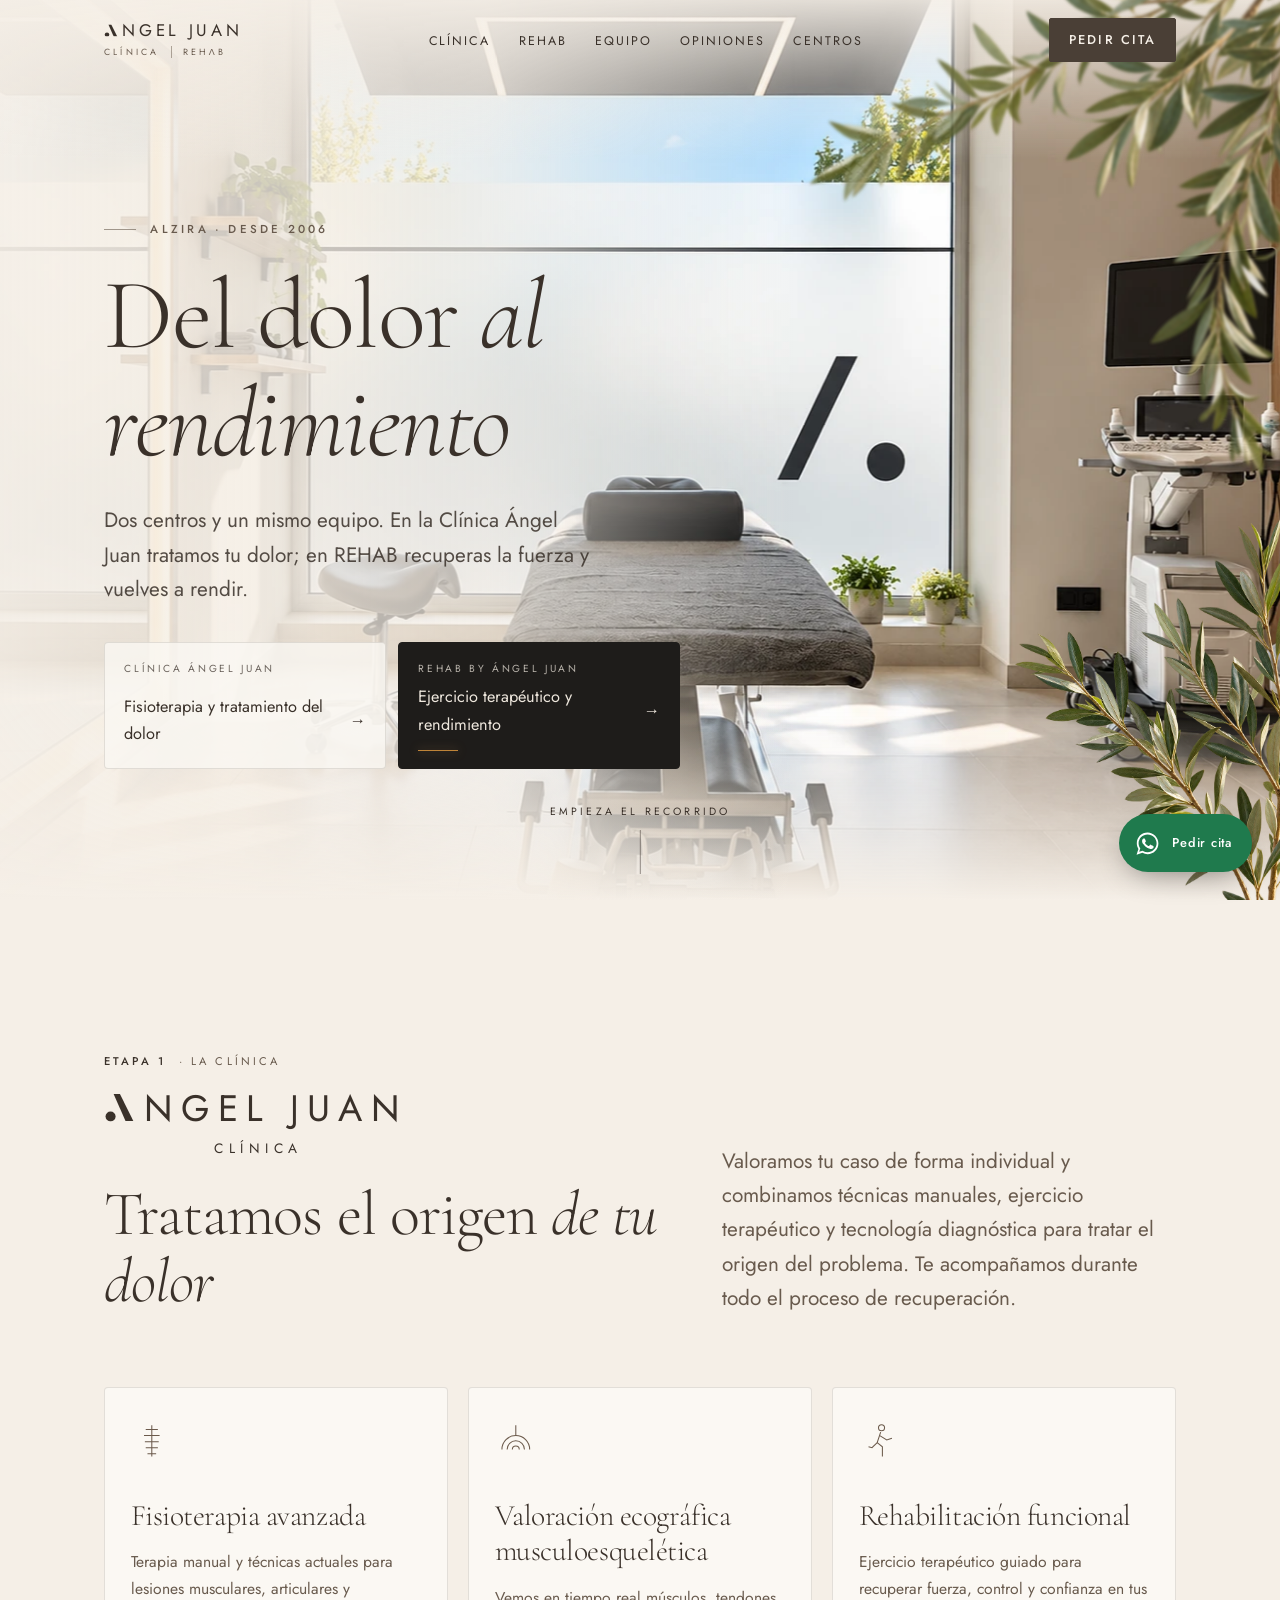
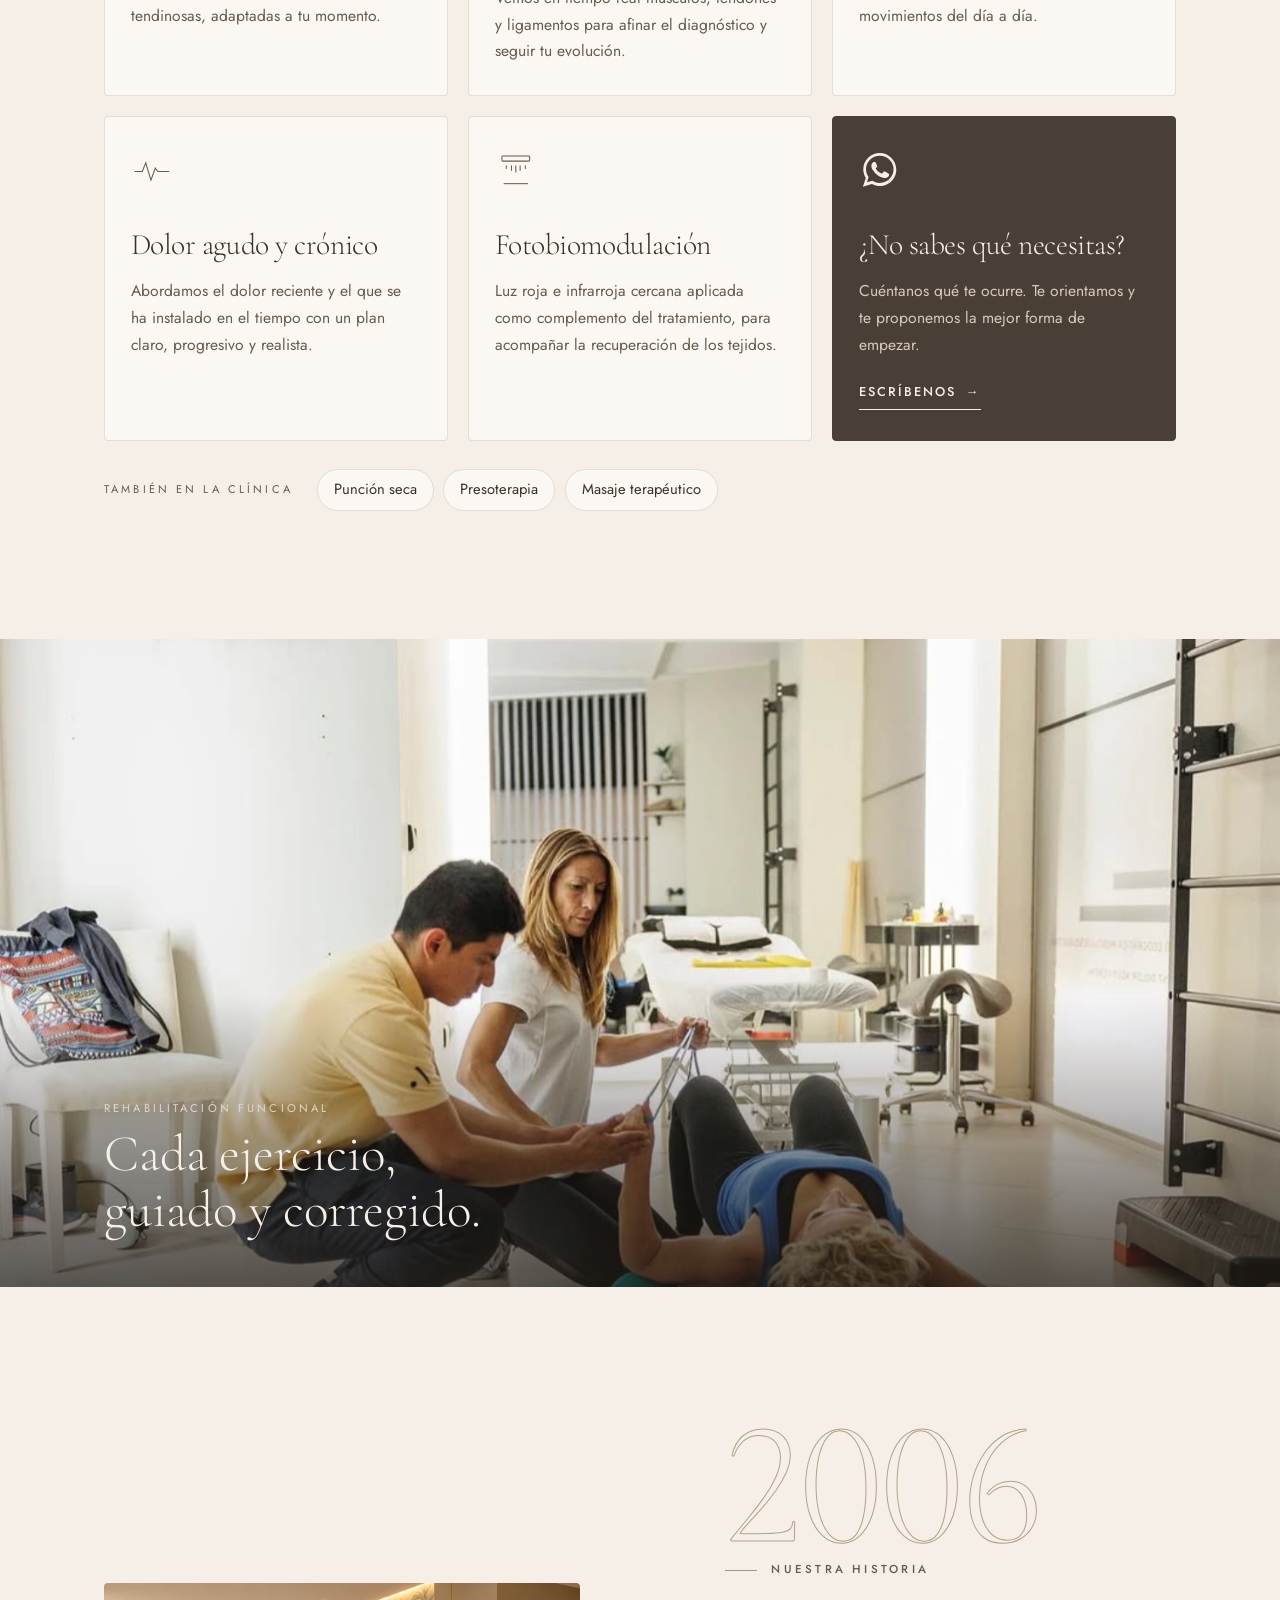
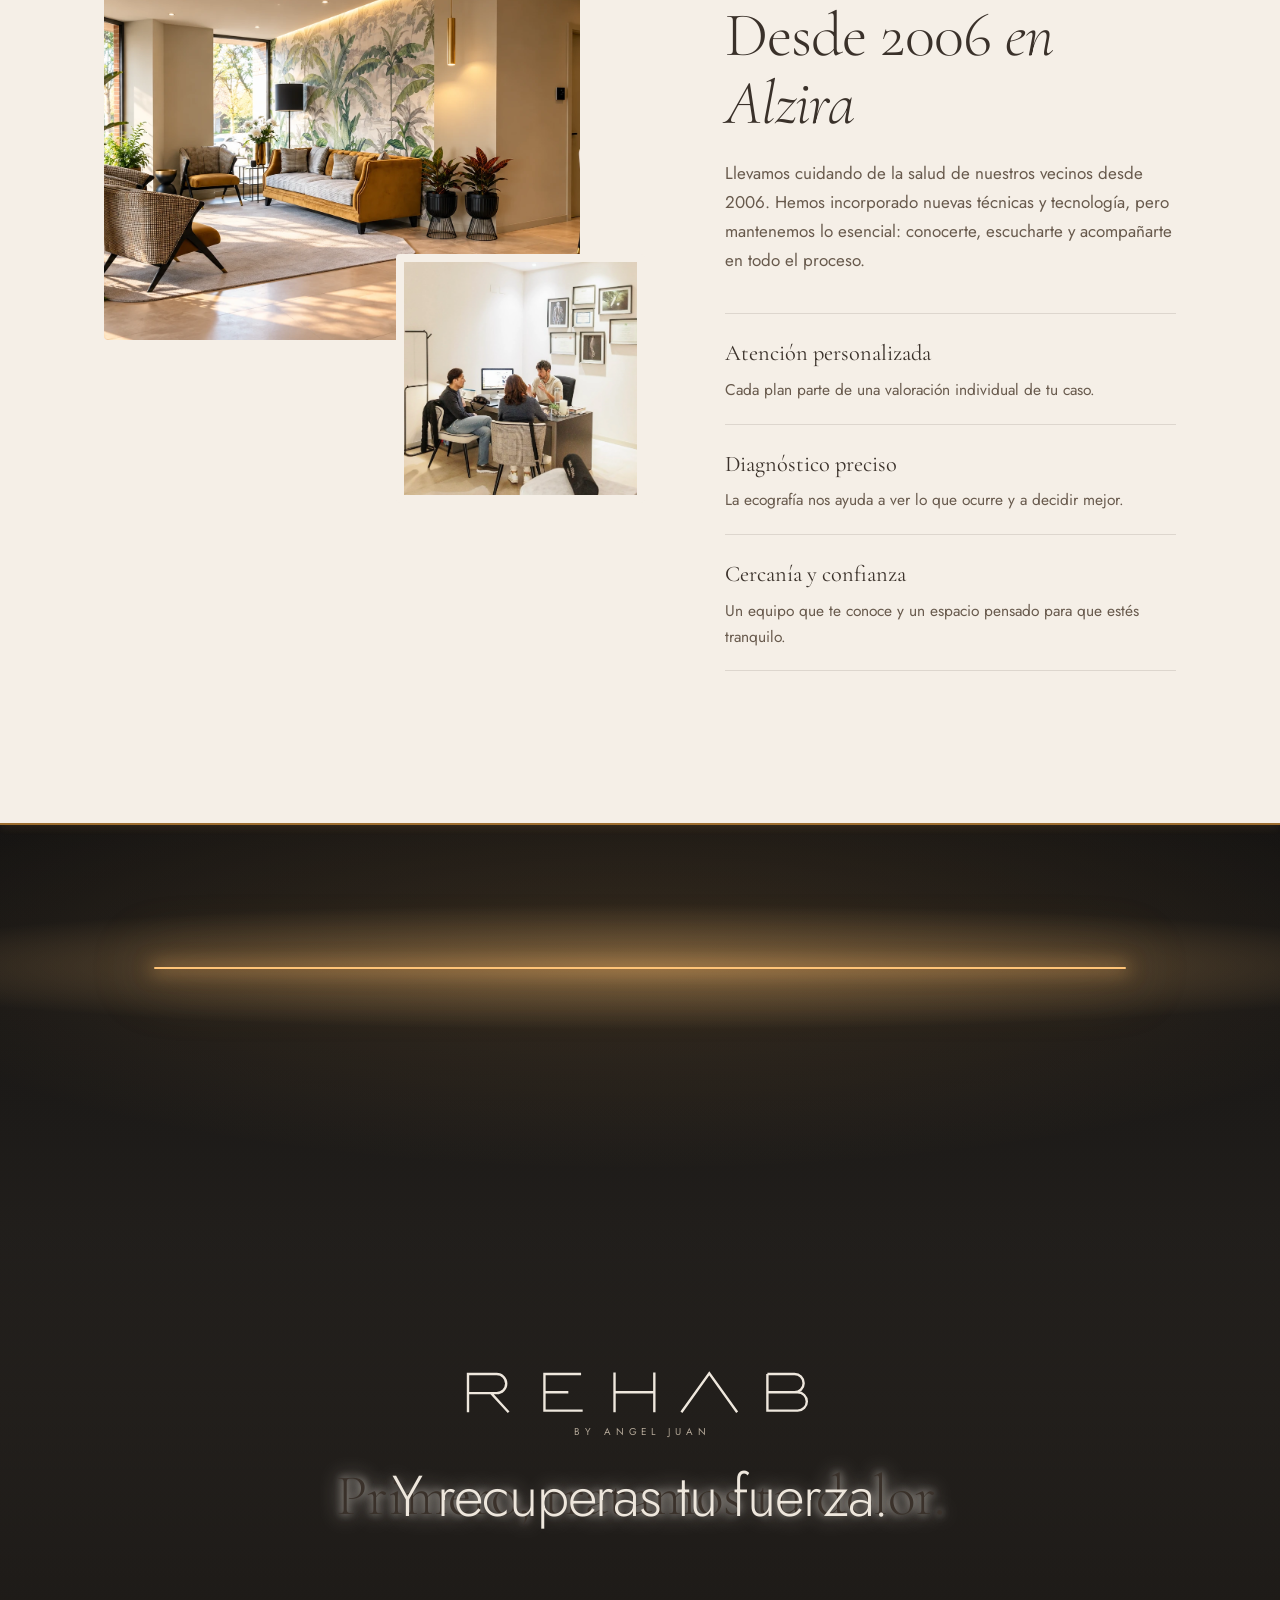
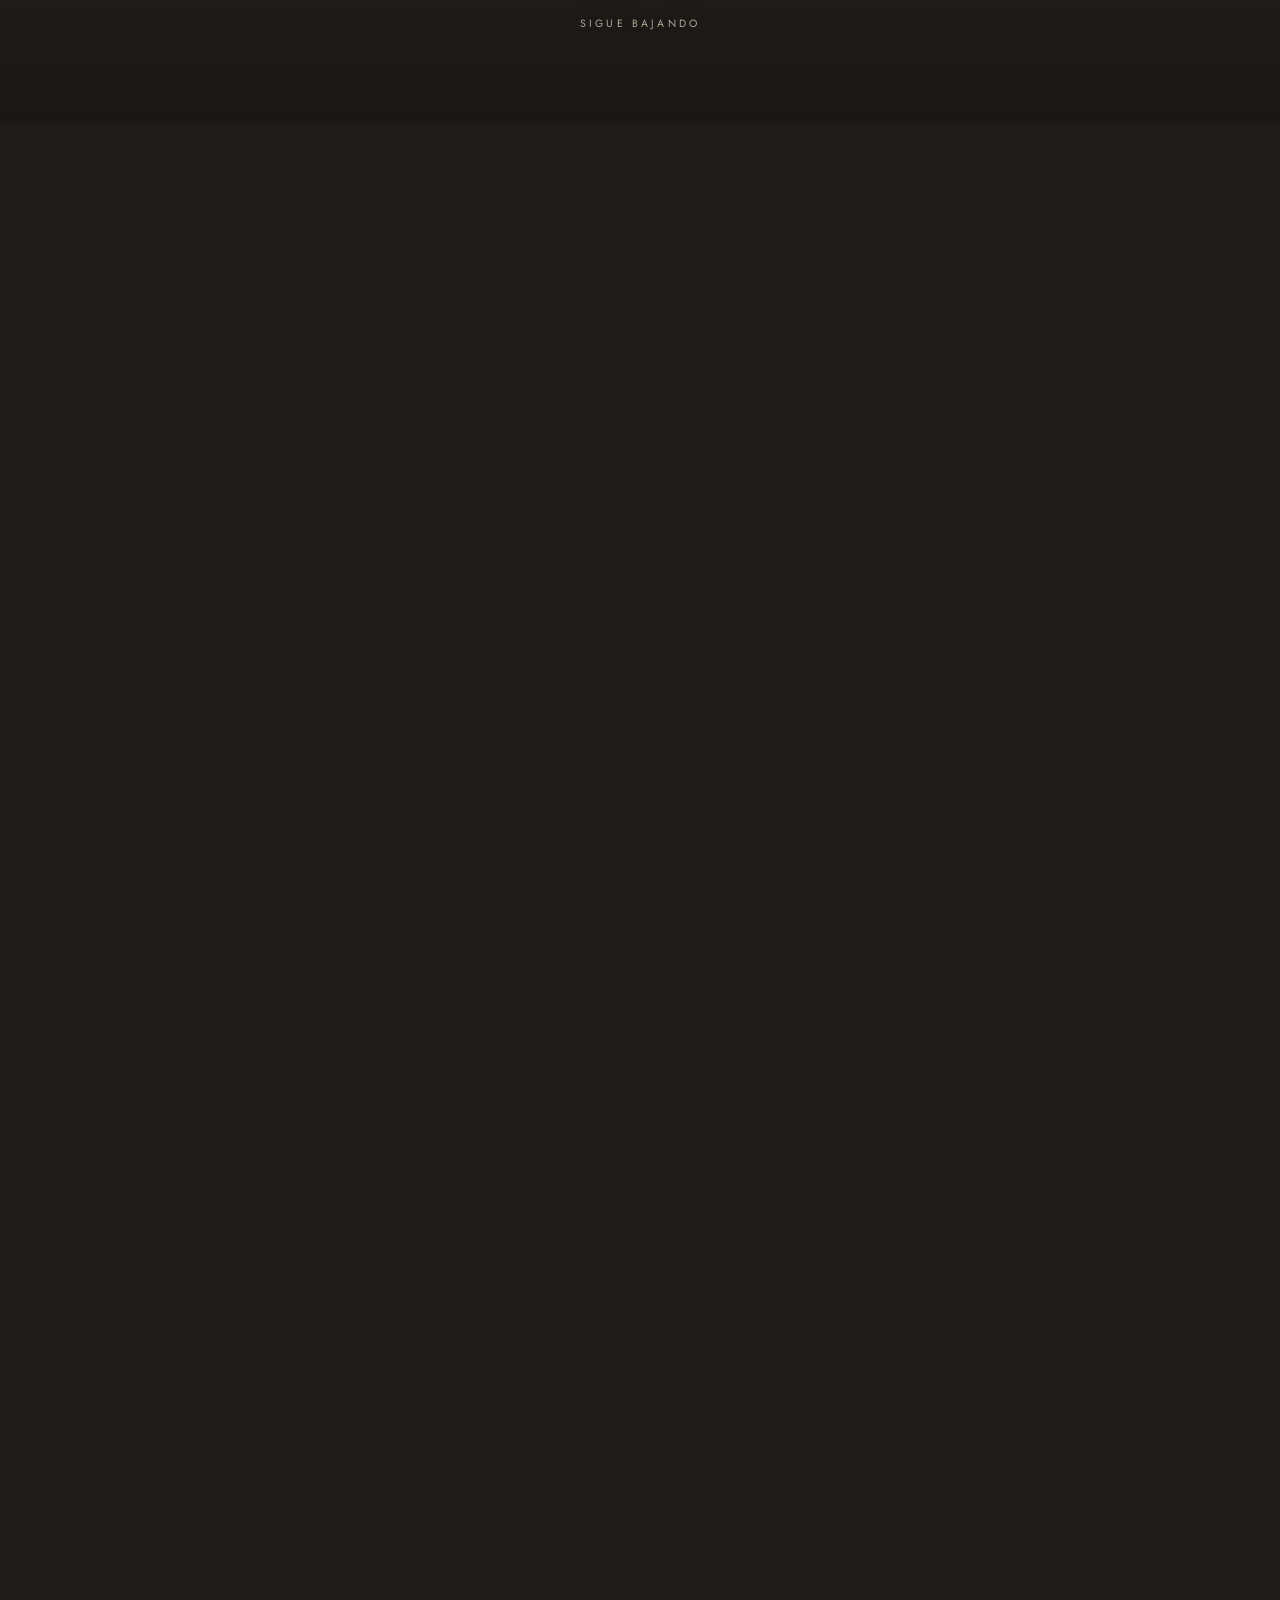
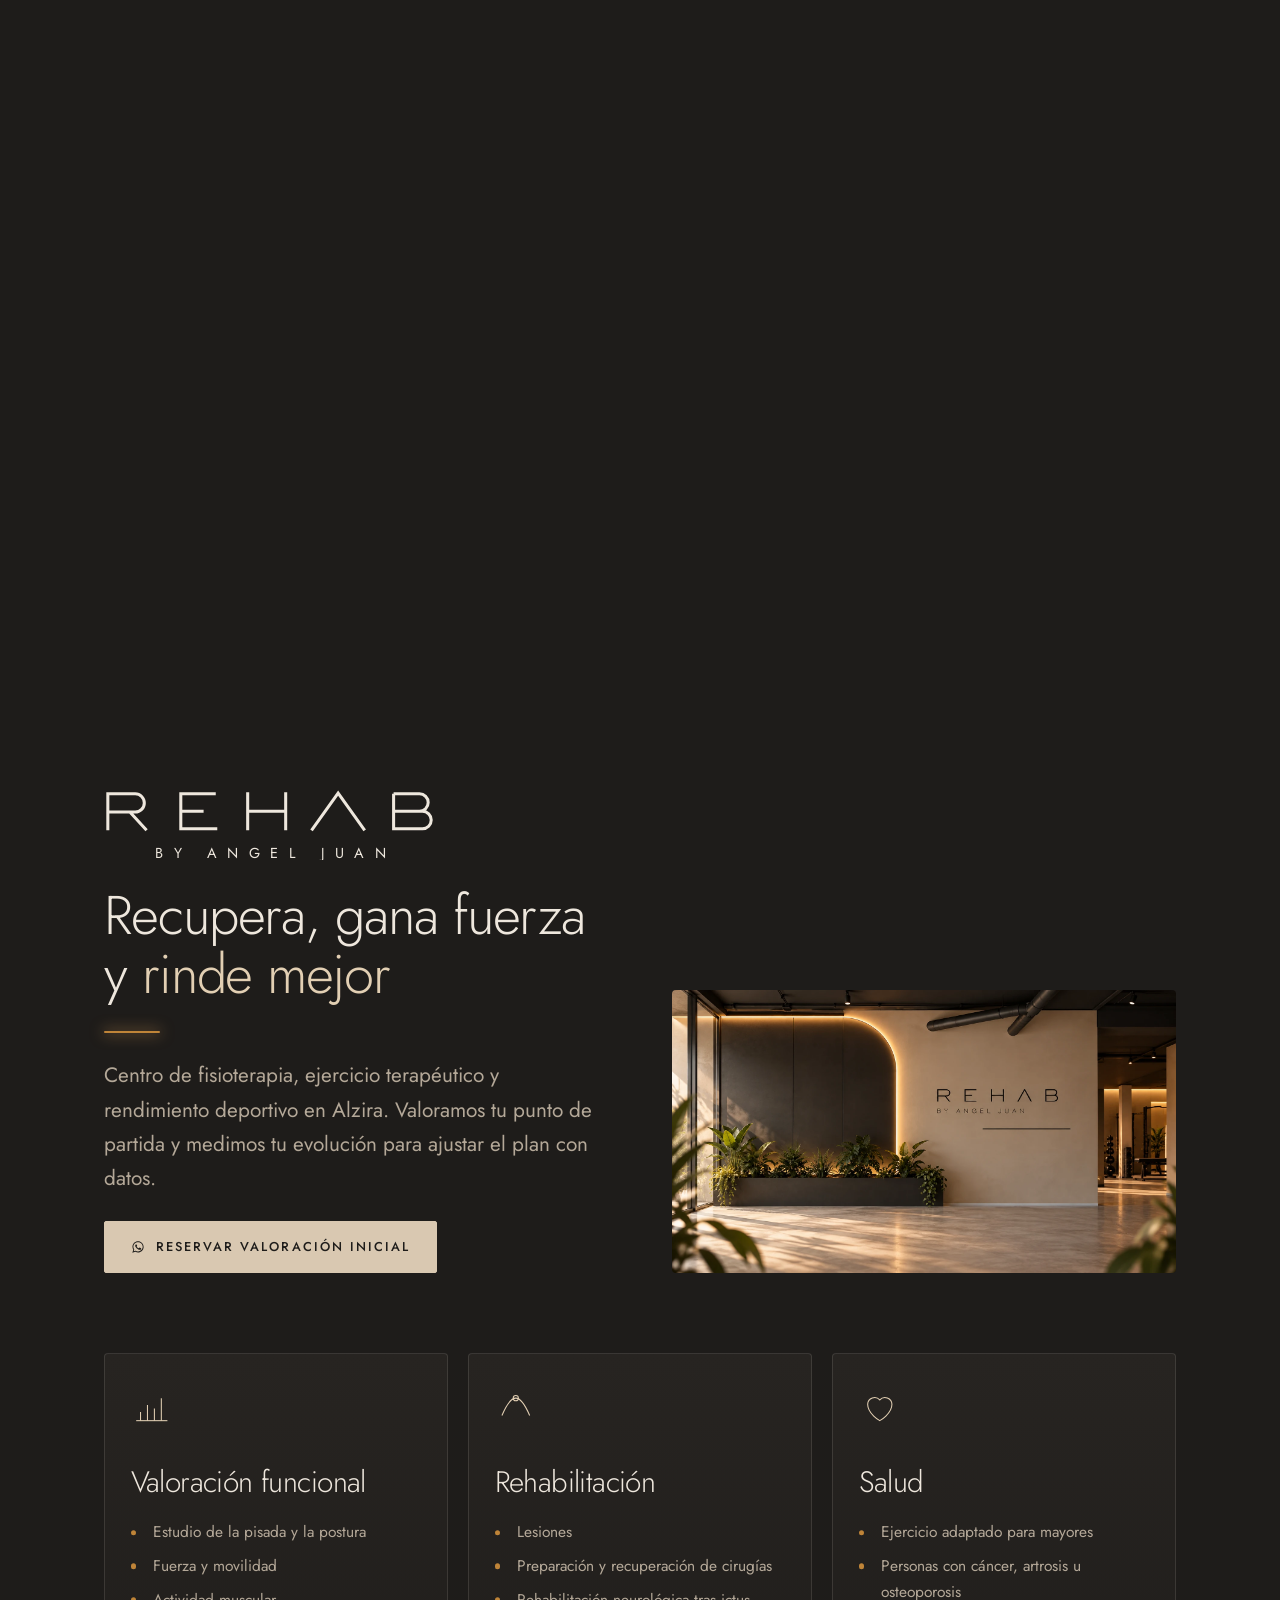
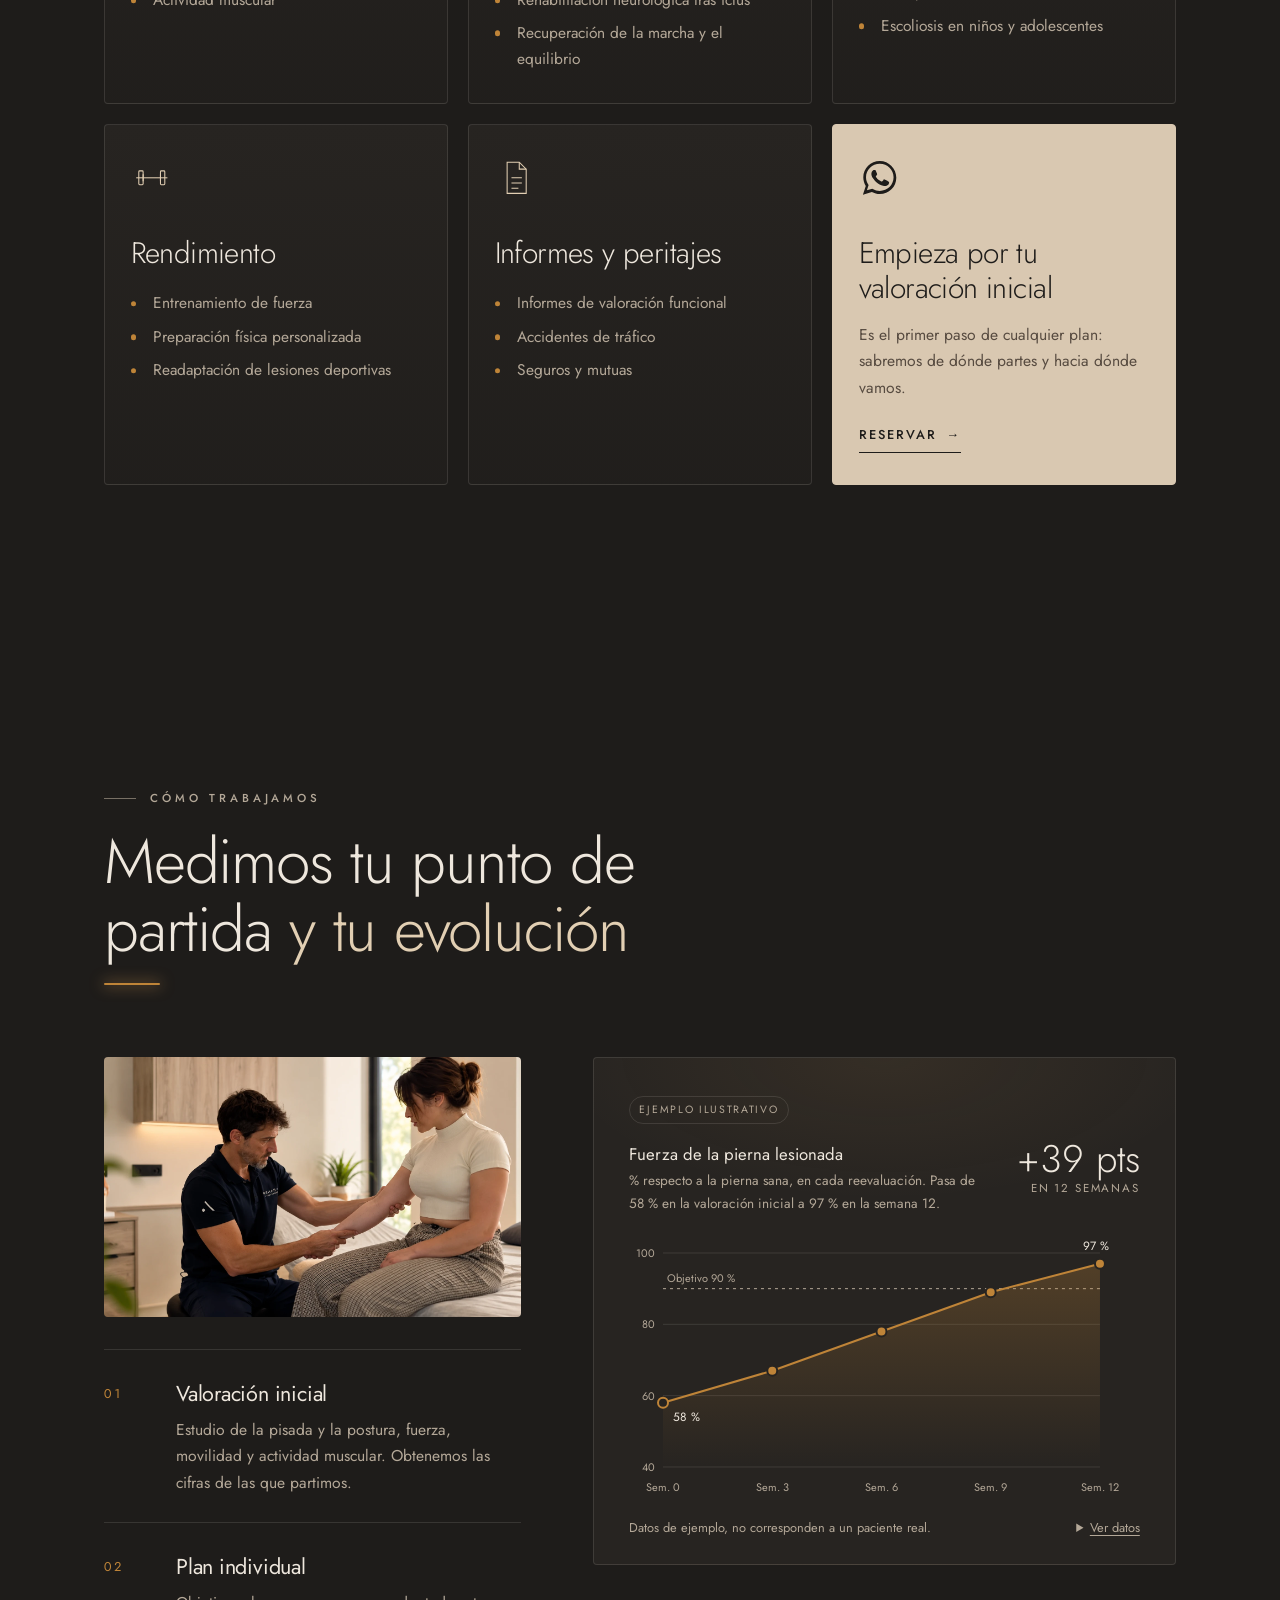
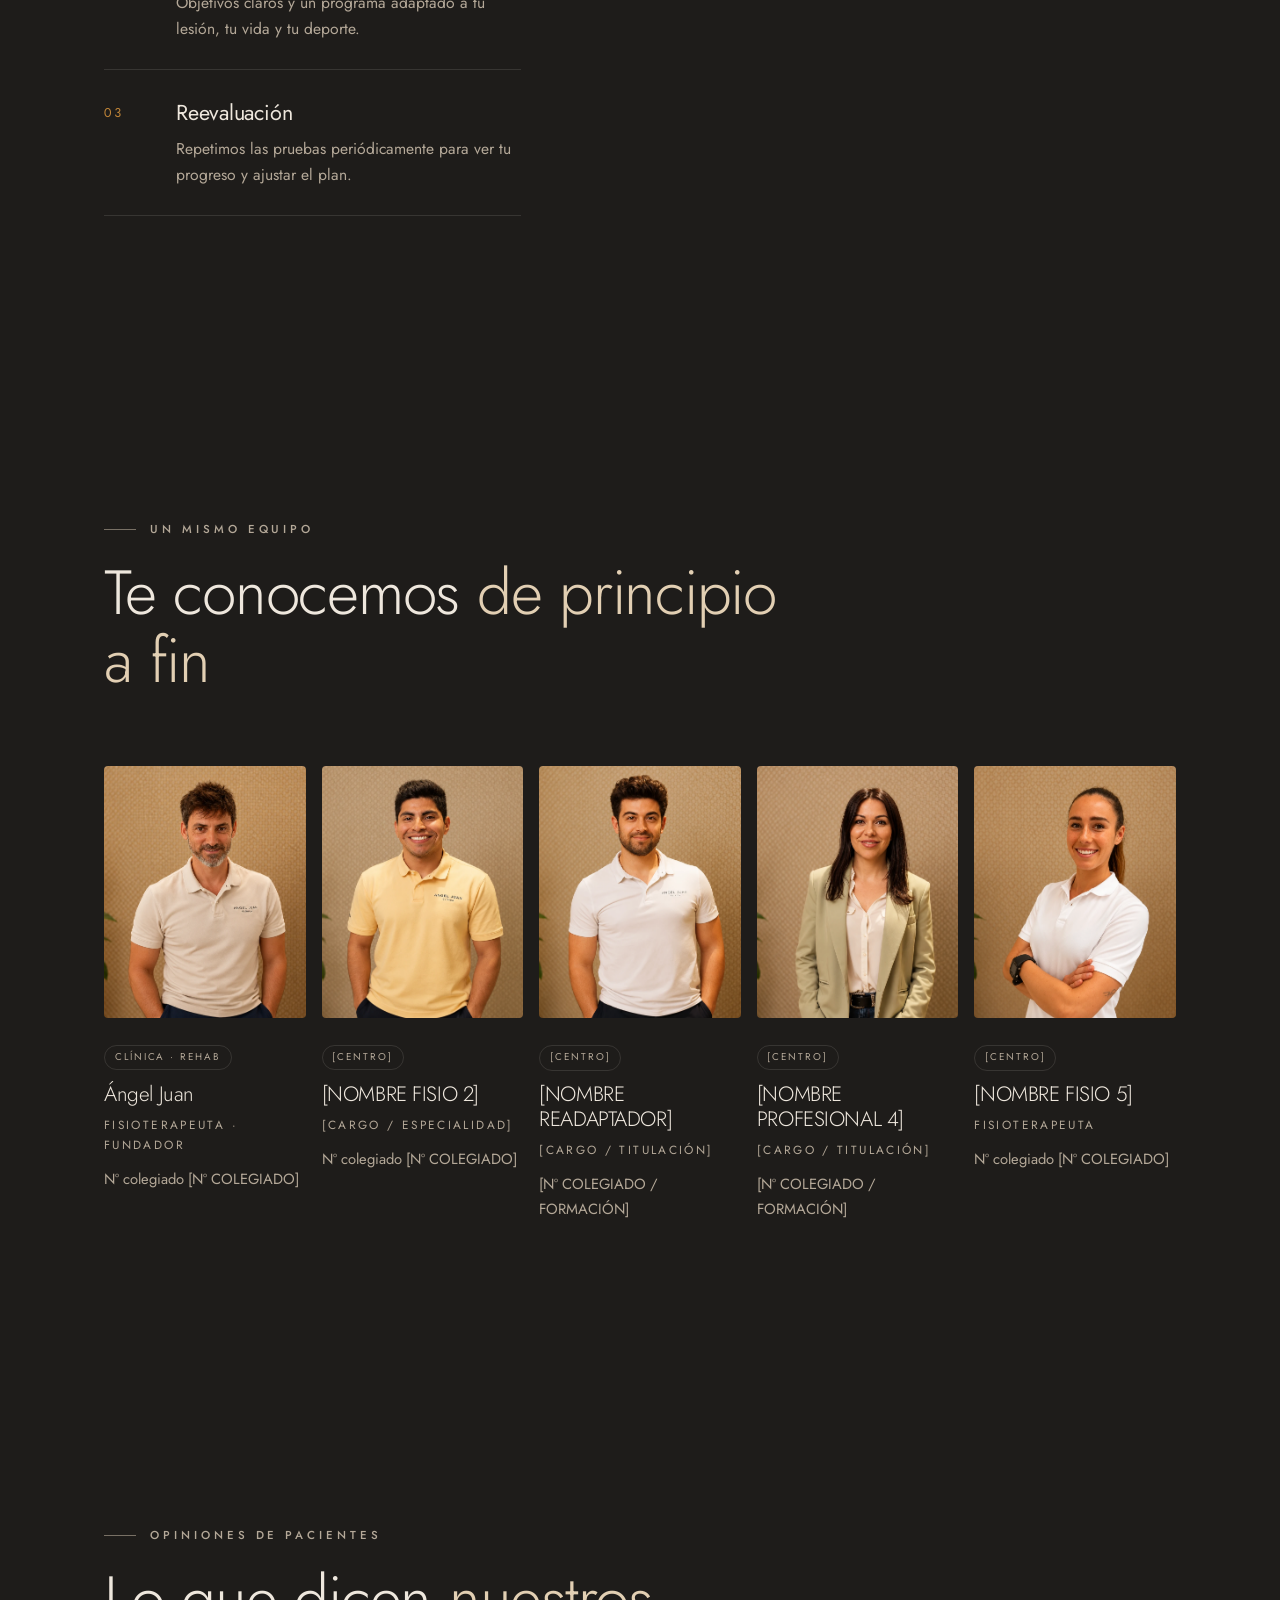
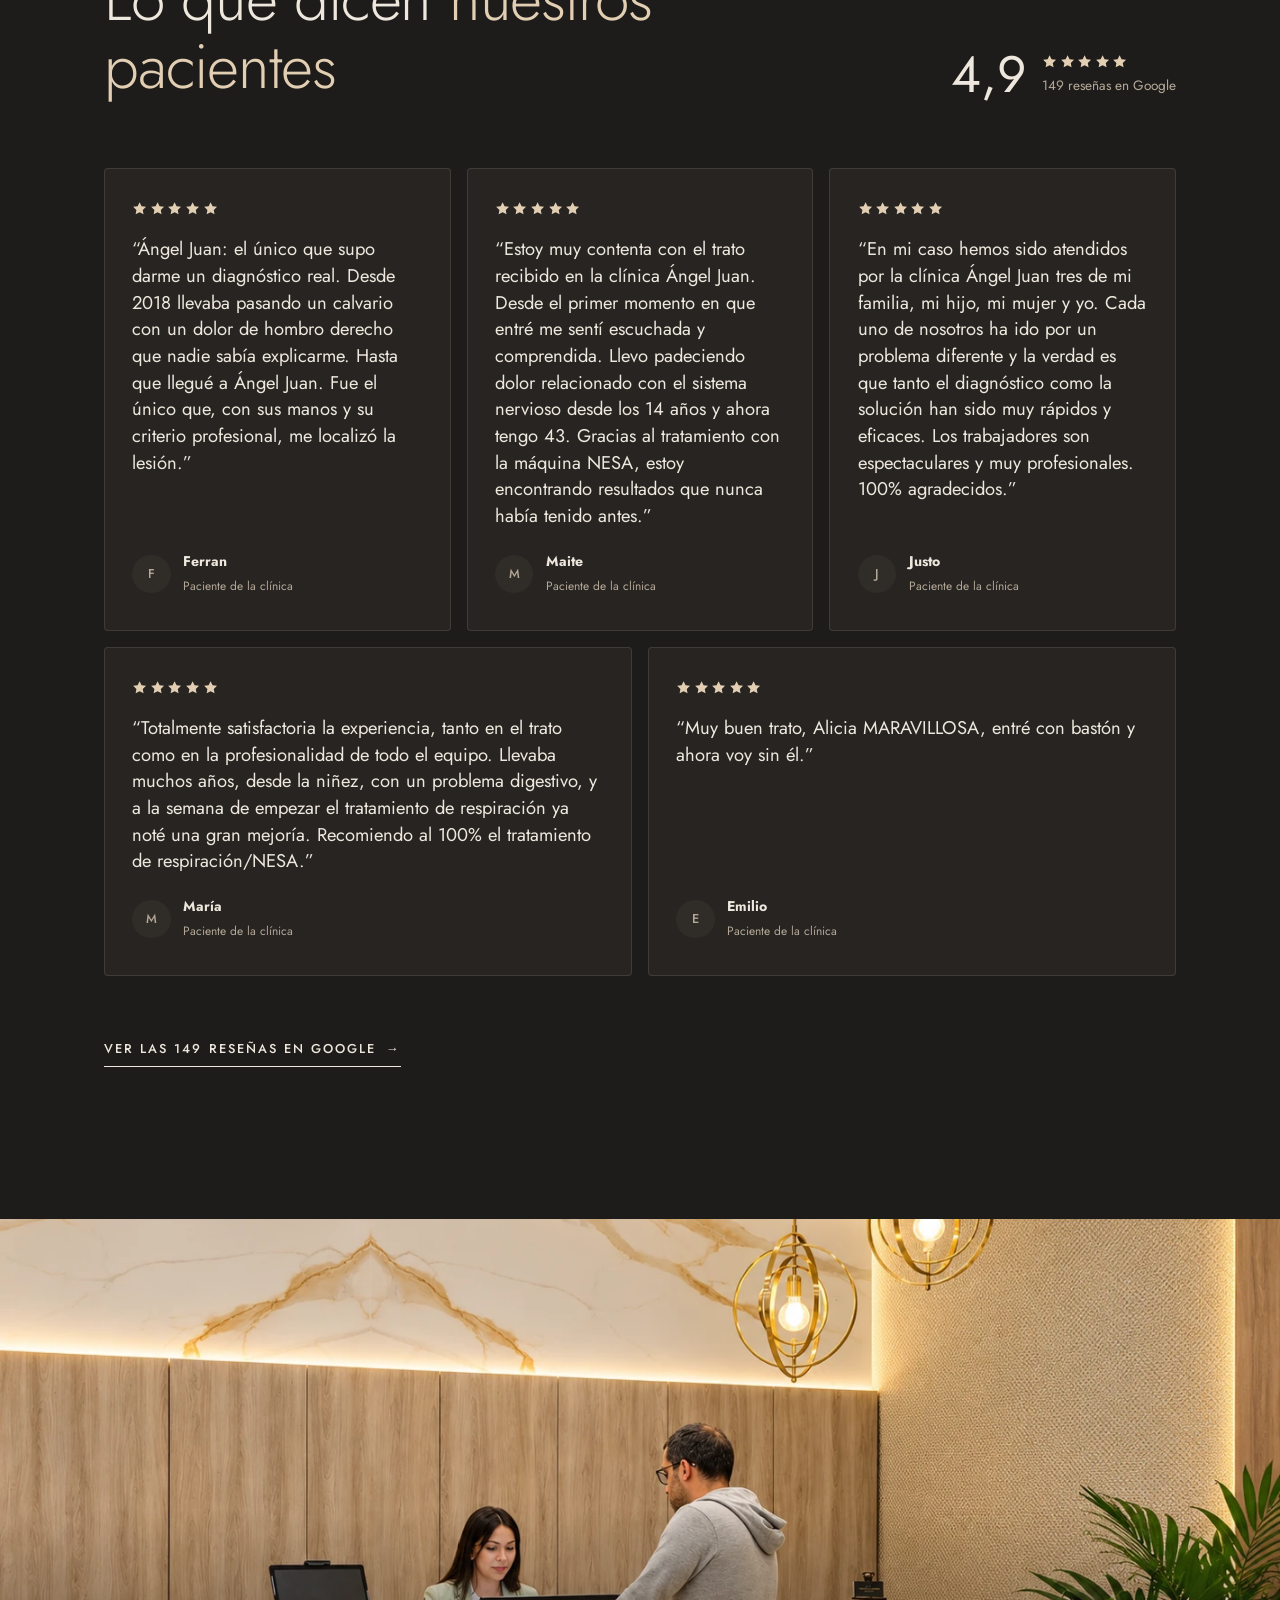
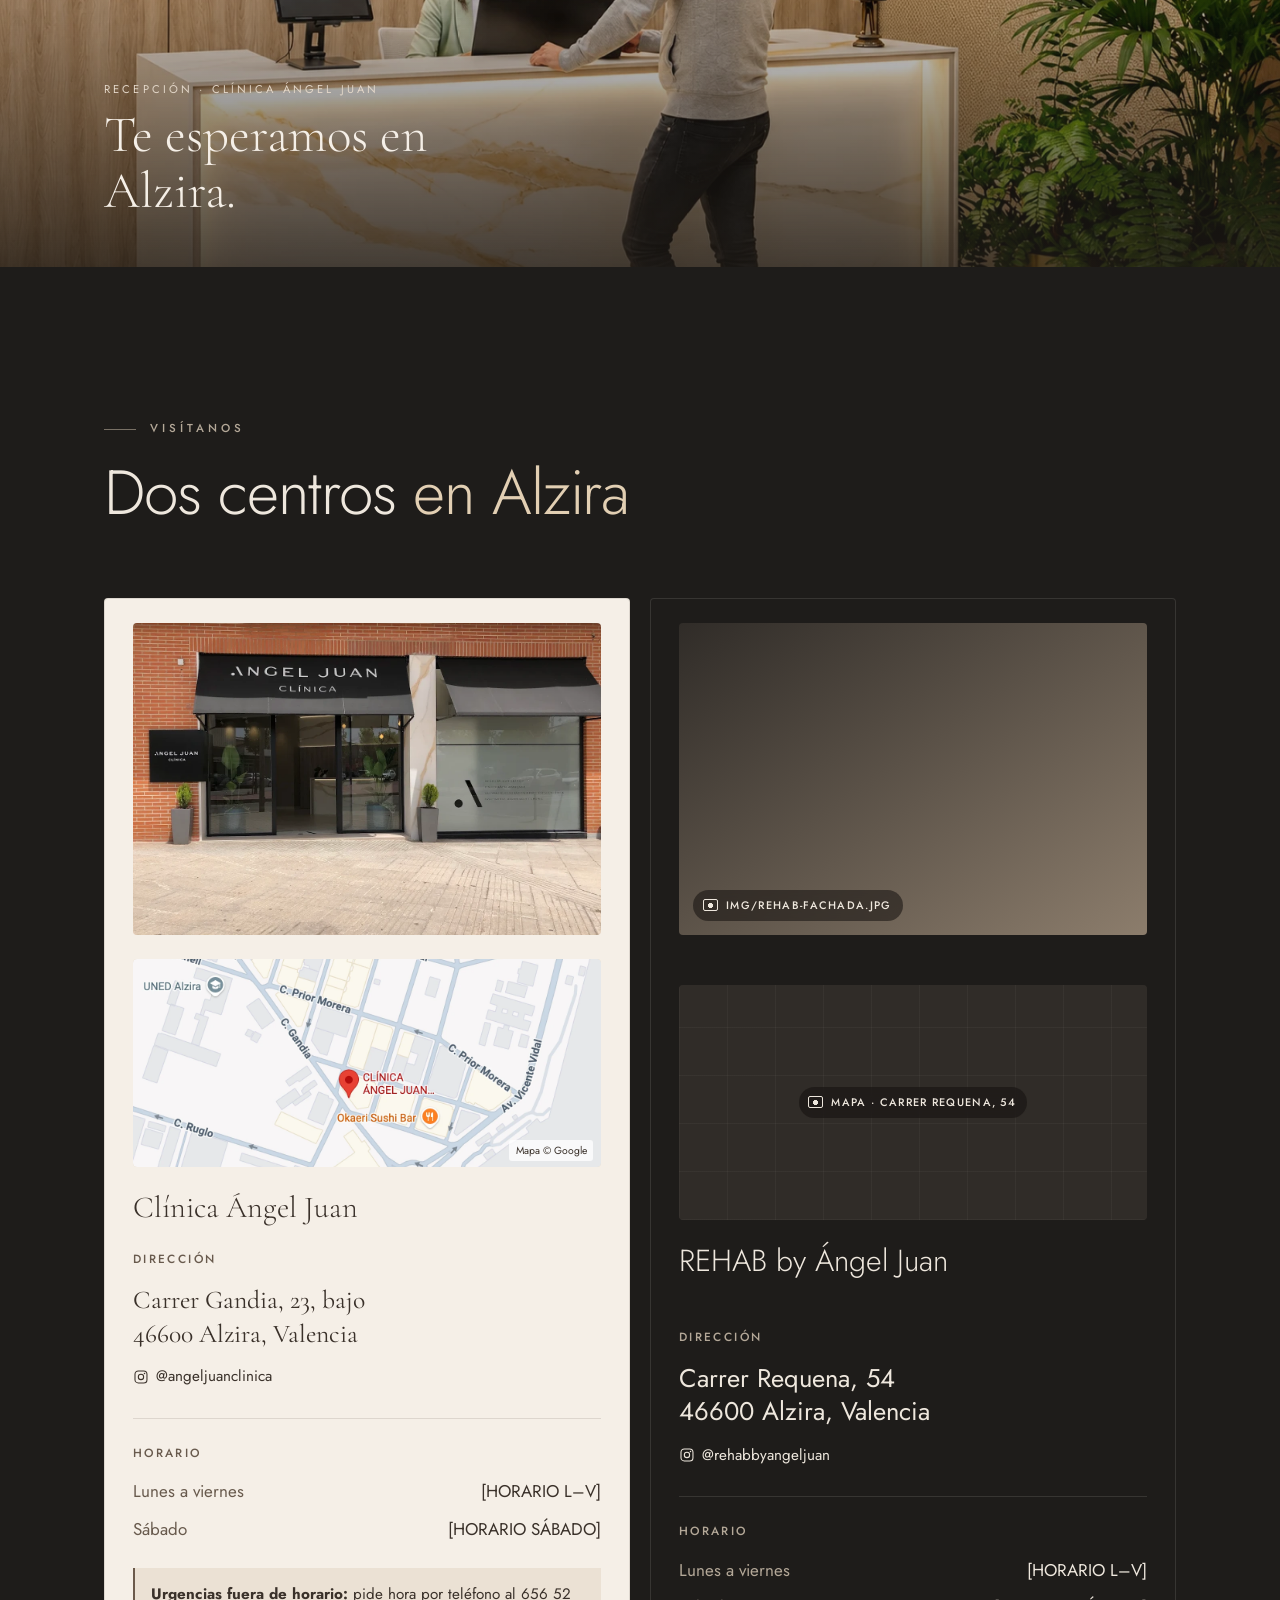
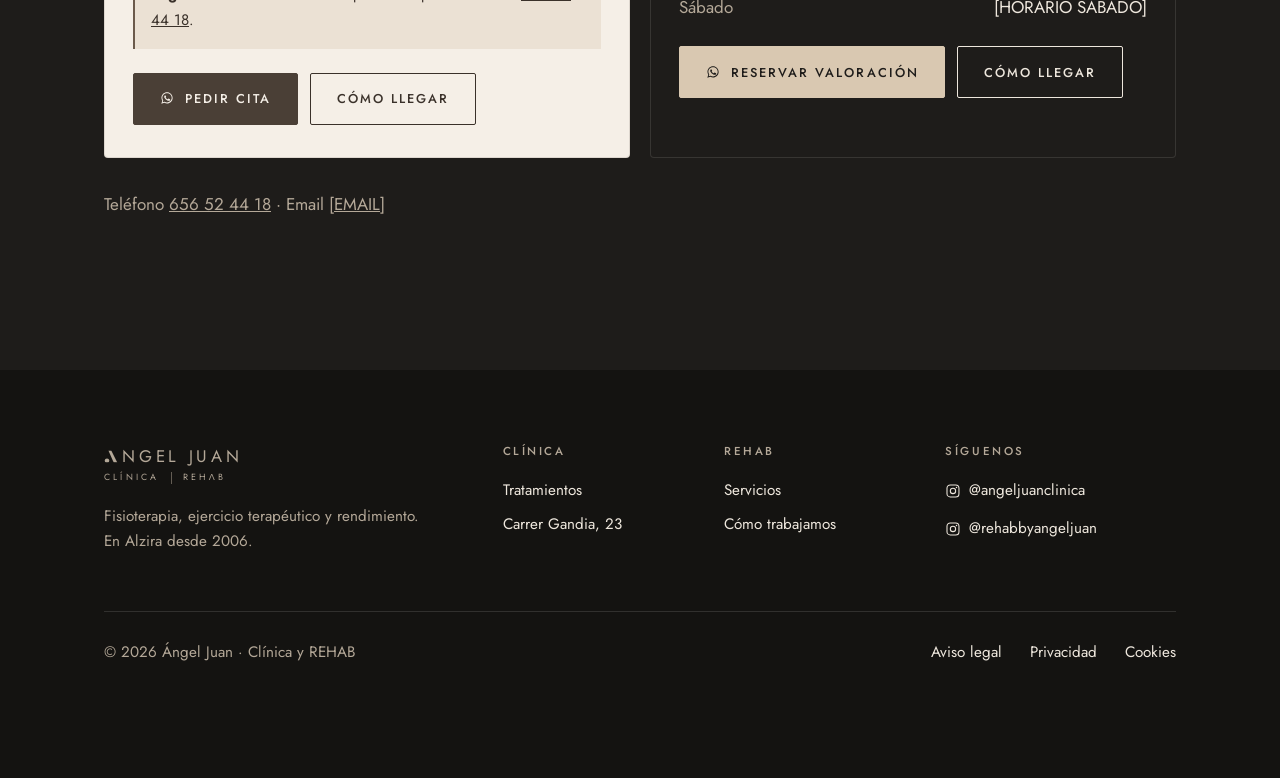
==== commit 7665d8e7: "Open the locations section with a reception photo band clinica-recepcion.webp in a full-width parall" ====
--- a/web/index.html
+++ b/web/index.html
@@ -70,7 +70,7 @@
     <!-- ============ 1. Hero con parallax ============ -->
     <section class="hero theme-light" id="inicio" data-theme-section="light" data-brand="clinica" aria-labelledby="hero-title">
       <div class="hero__layer hero__bg" data-speed="0.35">
-        <div class="ph" data-img="img/hero-clinica.jpg" role="img" aria-label="Sala de tratamiento de la clínica: camilla frente a un gran ventanal con el isologo, espejo iluminado y ecógrafo">
+        <div class="ph" data-img="img/hero-clinica.jpg" data-img-movil="img/hero-clinica-movil.jpg" role="img" aria-label="Sala de tratamiento de la clínica: camilla frente a un gran ventanal con el isologo, espejo iluminado y ecógrafo">
           <span class="ph__label">img/hero-clinica.jpg</span>
         </div>
       </div>
@@ -616,6 +616,15 @@
 
     <!-- ============ Los dos centros: ubicación y horario ============ -->
     <section class="section theme-dark" id="contacto" data-theme-section="dark" data-brand="rehab" aria-labelledby="contacto-title">
+      <figure class="band band--top" aria-labelledby="band-cap-2">
+        <div class="band__img ph" data-img="img/clinica-recepcion.jpg" data-parallax="0.18" style="--pos: 50% 55%" role="img" aria-label="Recepción de la Clínica Ángel Juan con mostrador de mármol iluminado y lámparas doradas">
+          <span class="ph__label">img/clinica-recepcion.jpg</span>
+        </div>
+        <figcaption class="band__cap container" id="band-cap-2">
+          <span class="stage">Recepción · Clínica Ángel Juan</span>
+          <span class="band__quote">Te esperamos en Alzira.</span>
+        </figcaption>
+      </figure>
       <div class="container">
         <div class="section-head">
           <p class="eyebrow reveal">Visítanos</p>
--- a/web/css/site.css
+++ b/web/css/site.css
@@ -432,3 +432,10 @@
 .ig-link svg { width: 1.05em; height: 1.05em; flex: none; }
 .ig-row { margin-top: 0.9rem; font-size: 0.95rem; }
 @media (min-width: 820px) { .site-footer .footer-grid { grid-template-columns: 2fr 1fr 1fr 1.3fr; } }
+
+/* Encuadre de la foto móvil del hero: espejo iluminado detrás del texto */
+@media (max-width: 719px) { .hero .hero__bg .ph { --pos: 12% 60%; } }
+
+/* Franja al inicio de una sección: sin margen superior, con aire debajo */
+.section > .band--top { margin: calc(var(--section-y) * -1) 0 var(--section-y); }
+.band--top::after { background: linear-gradient(to top, rgba(30, 26, 22, 0.8), rgba(30, 26, 22, 0) 55%); }
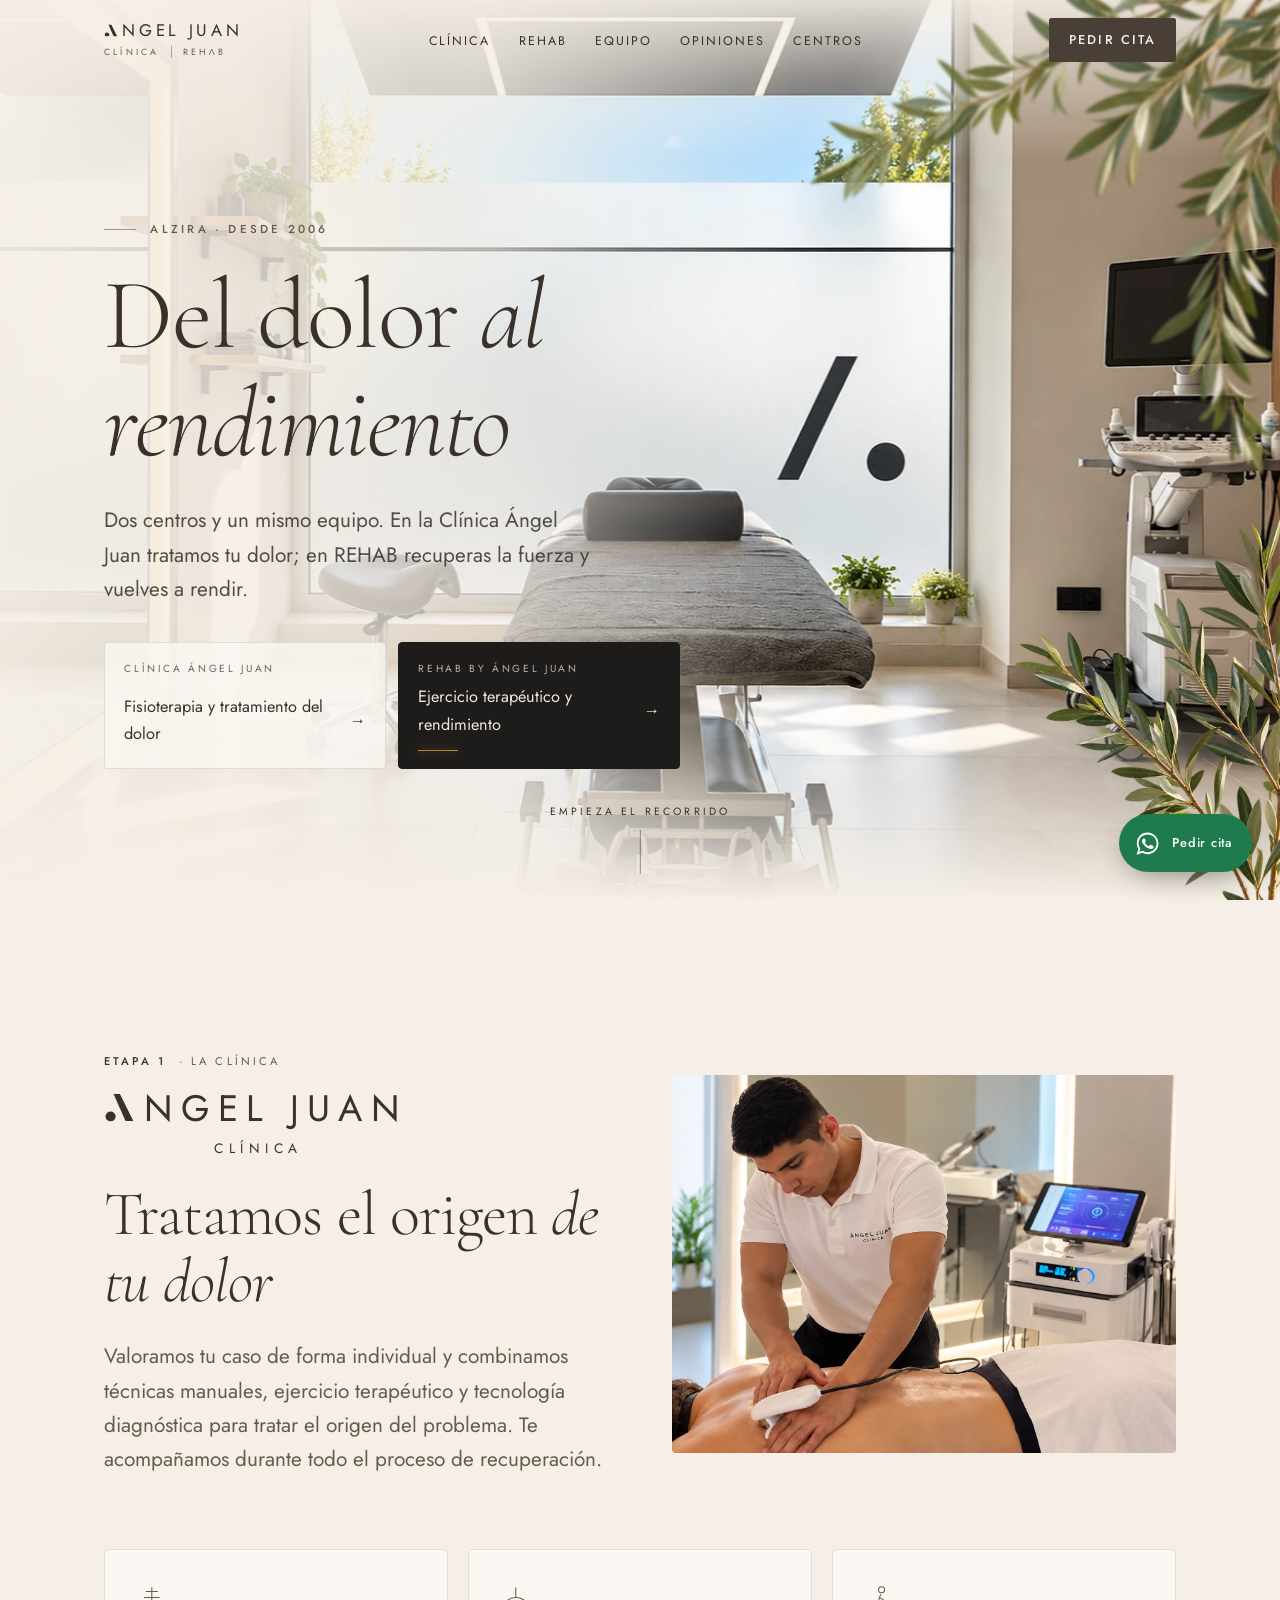
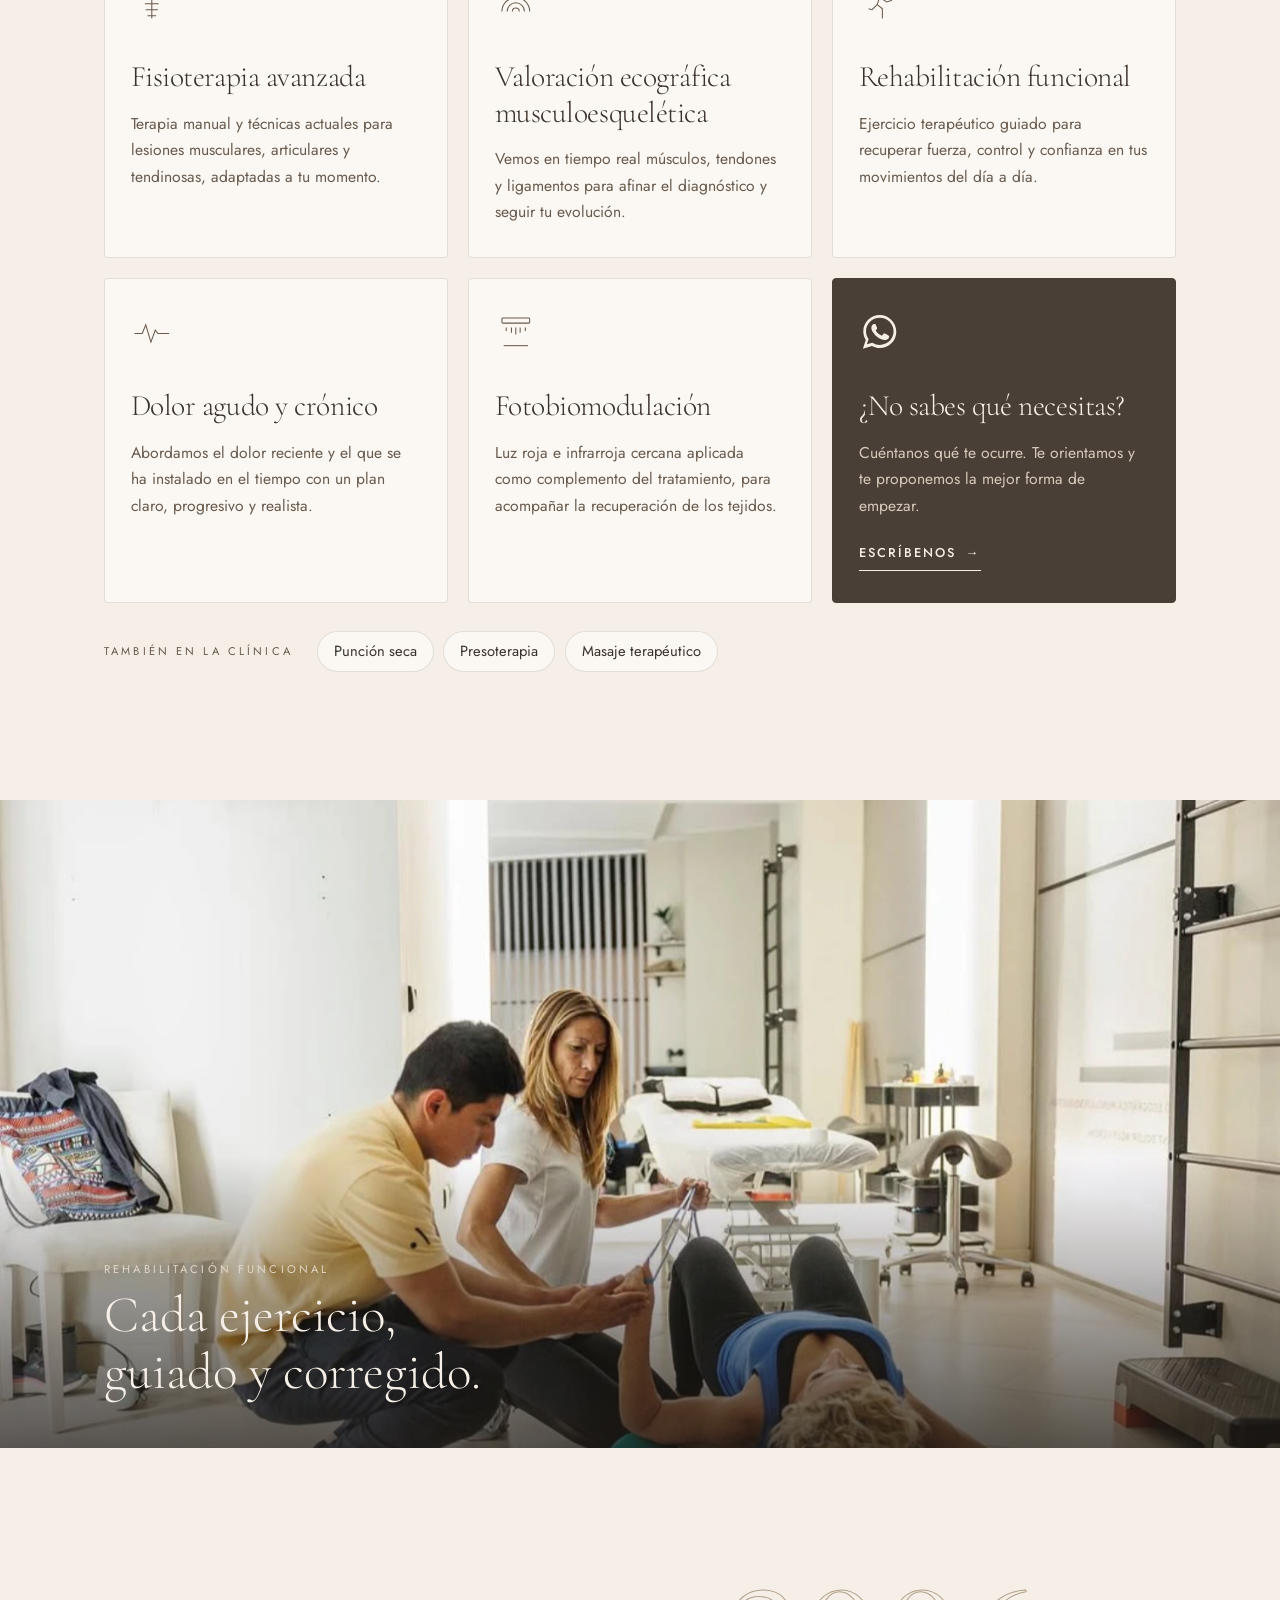
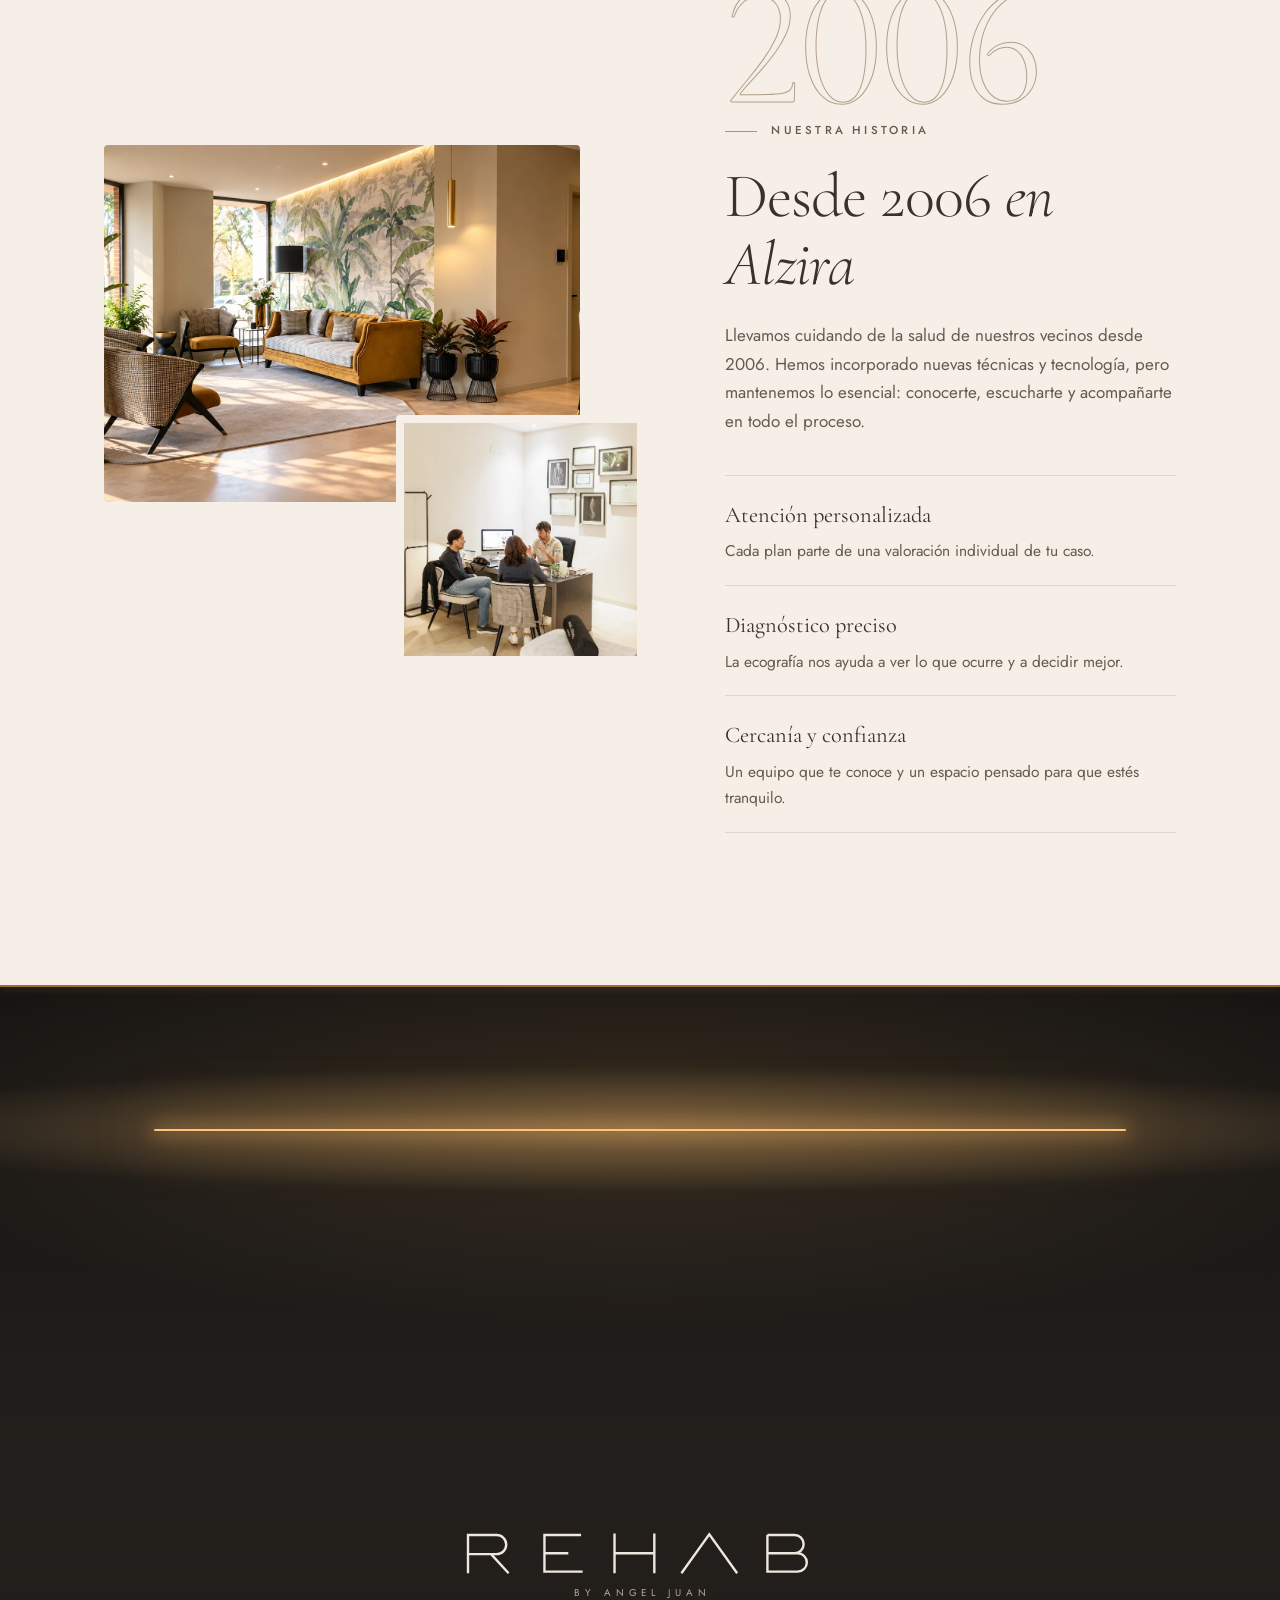
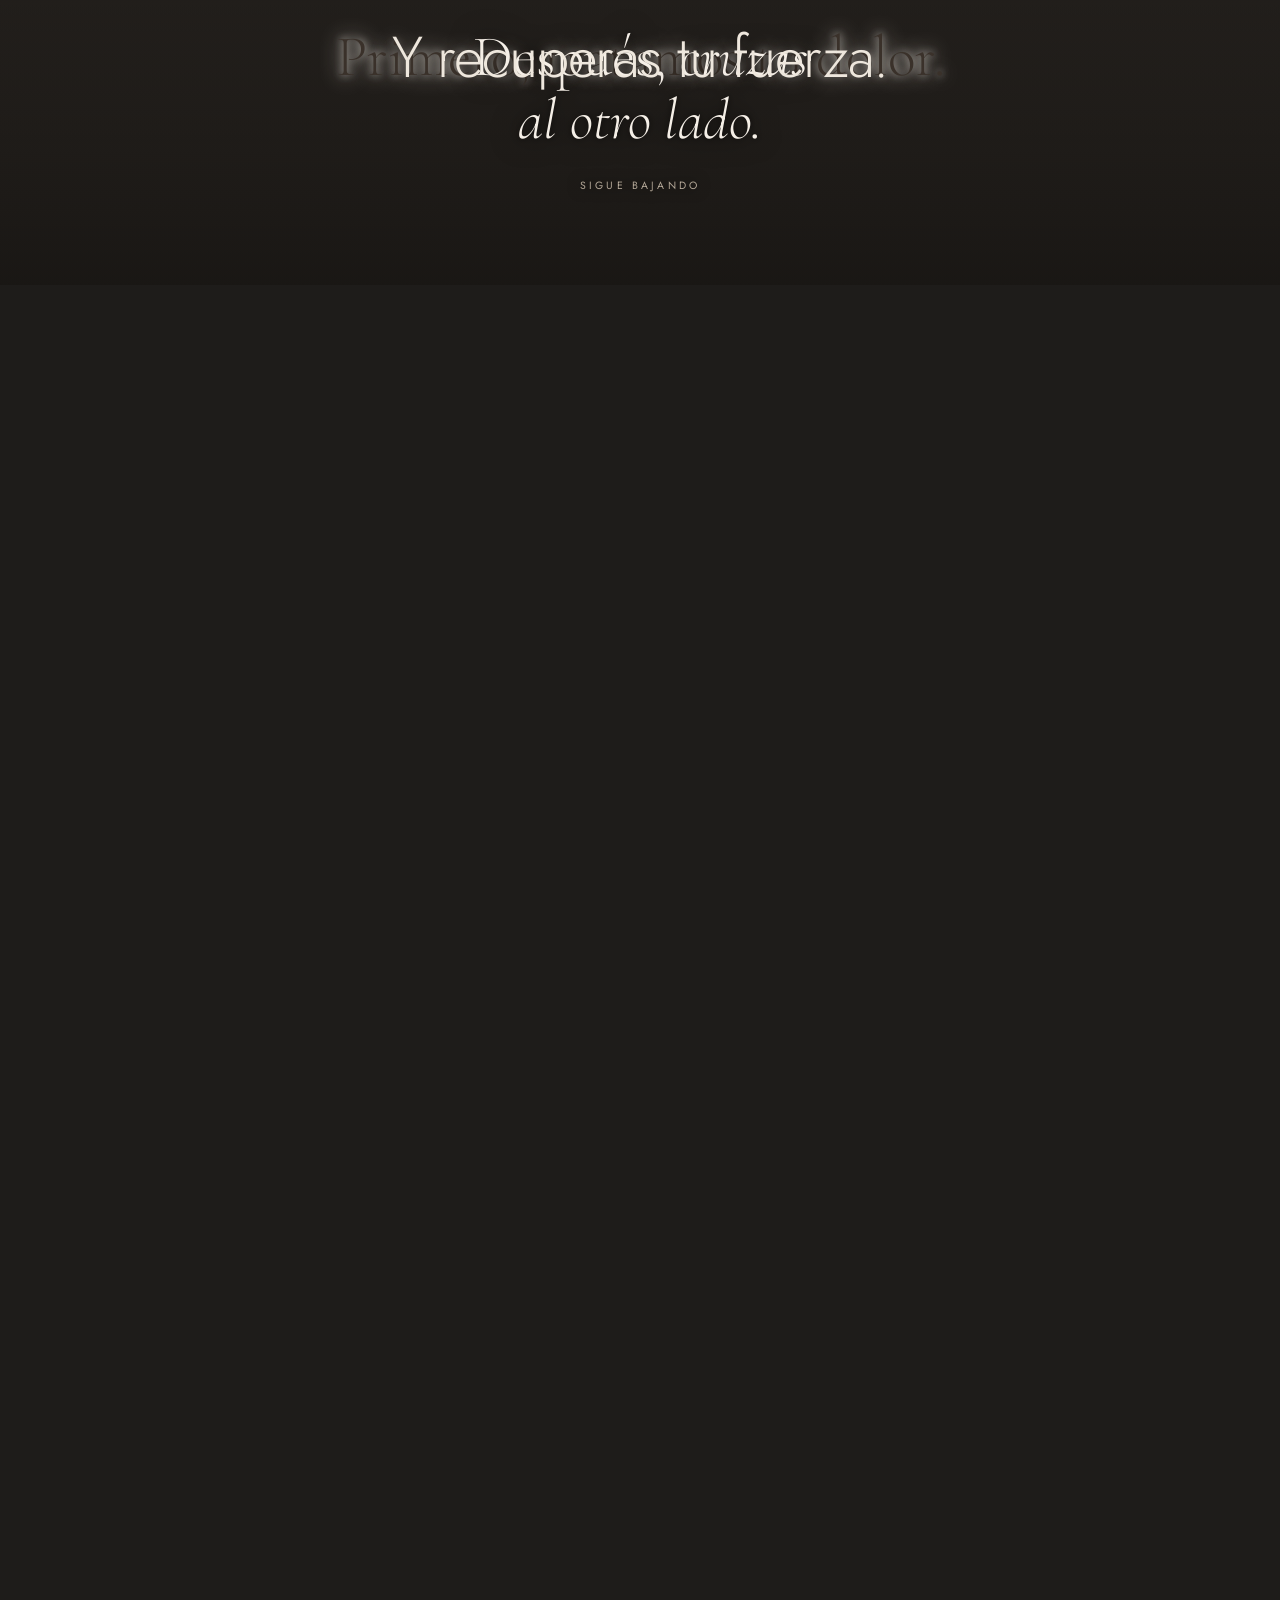
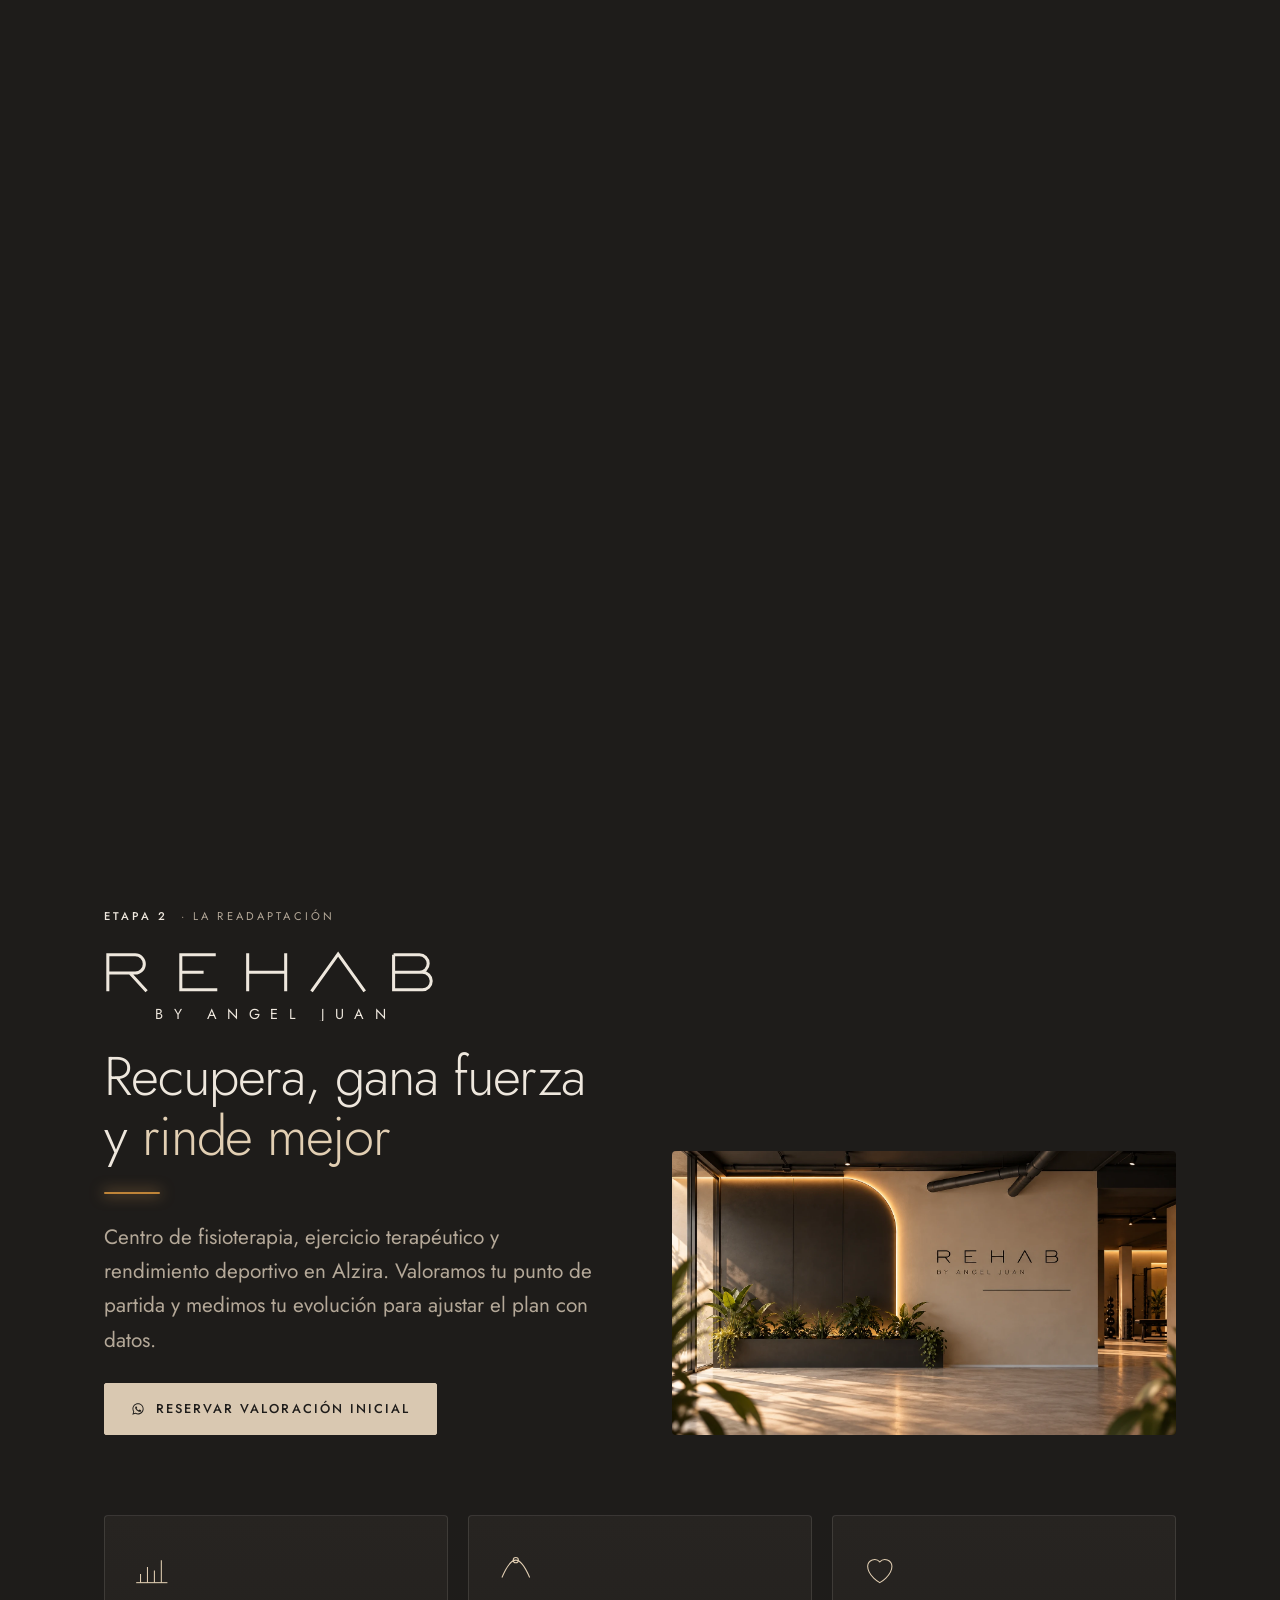
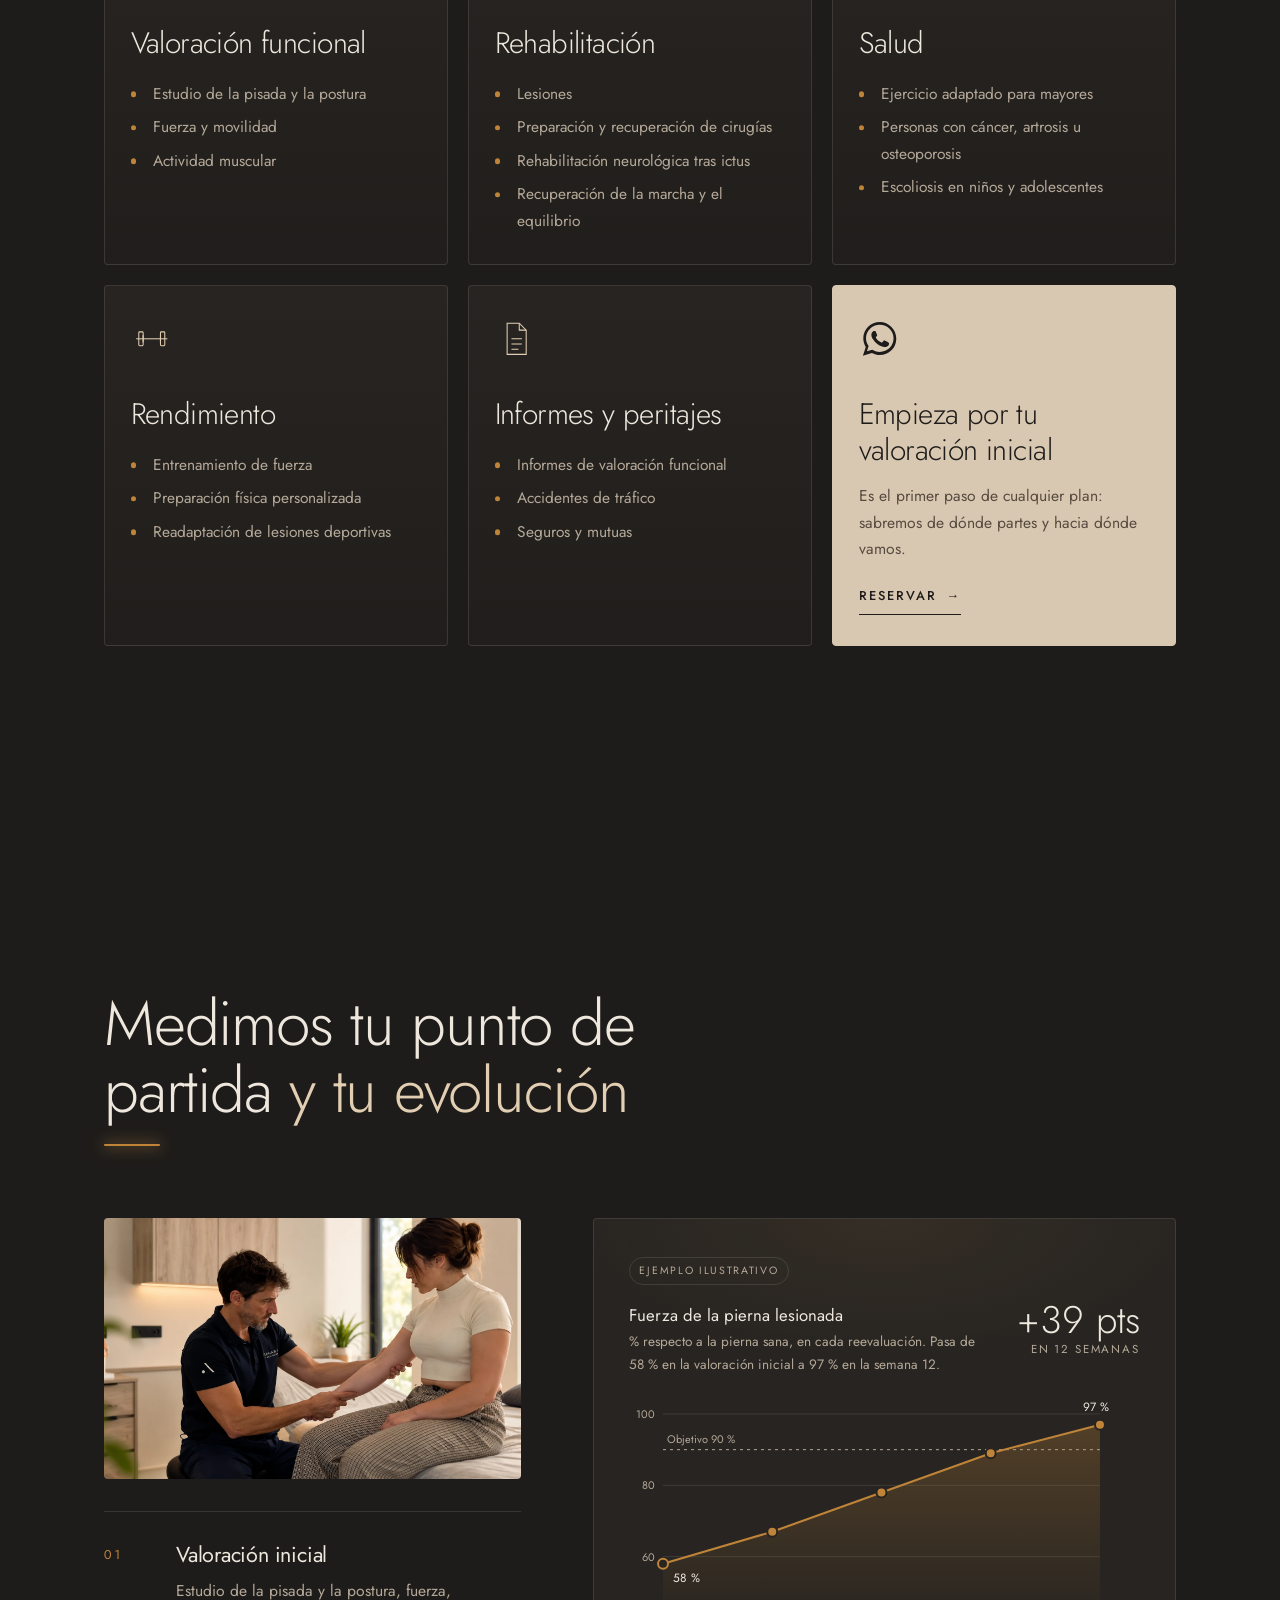
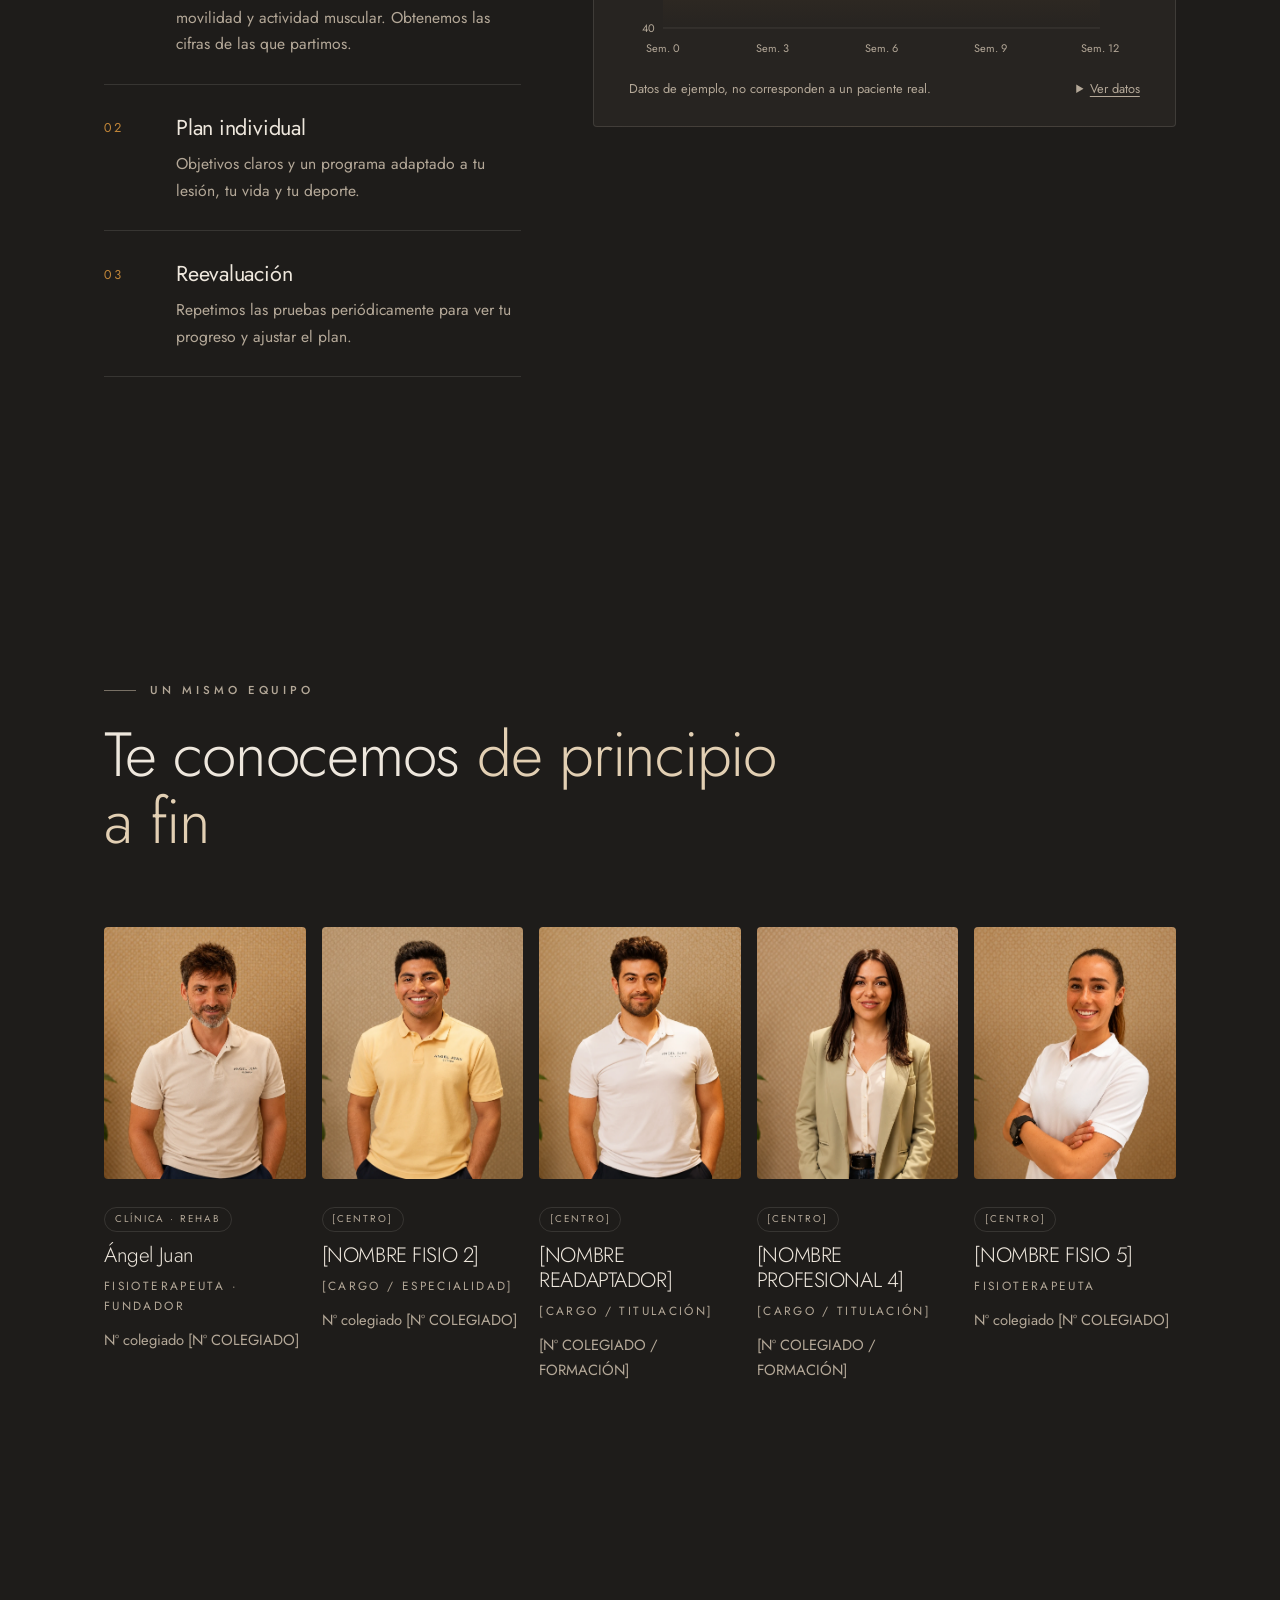
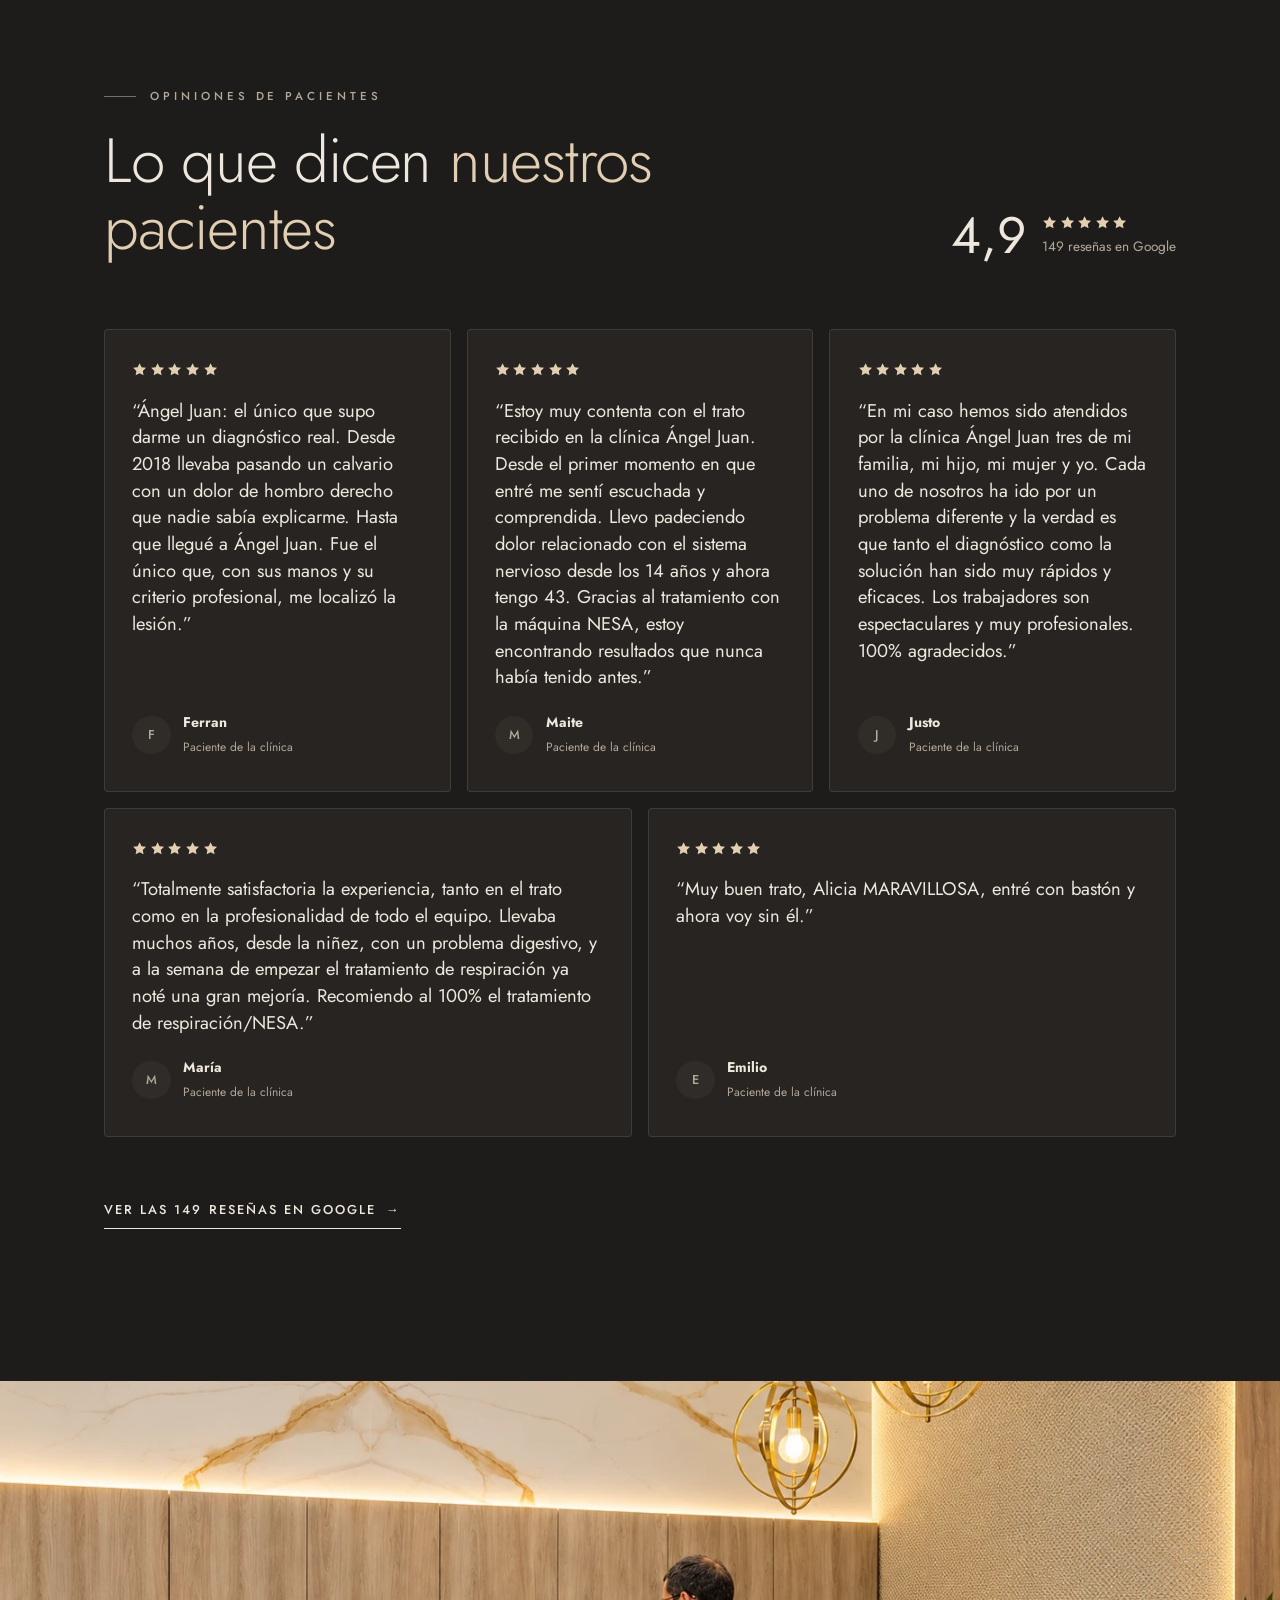
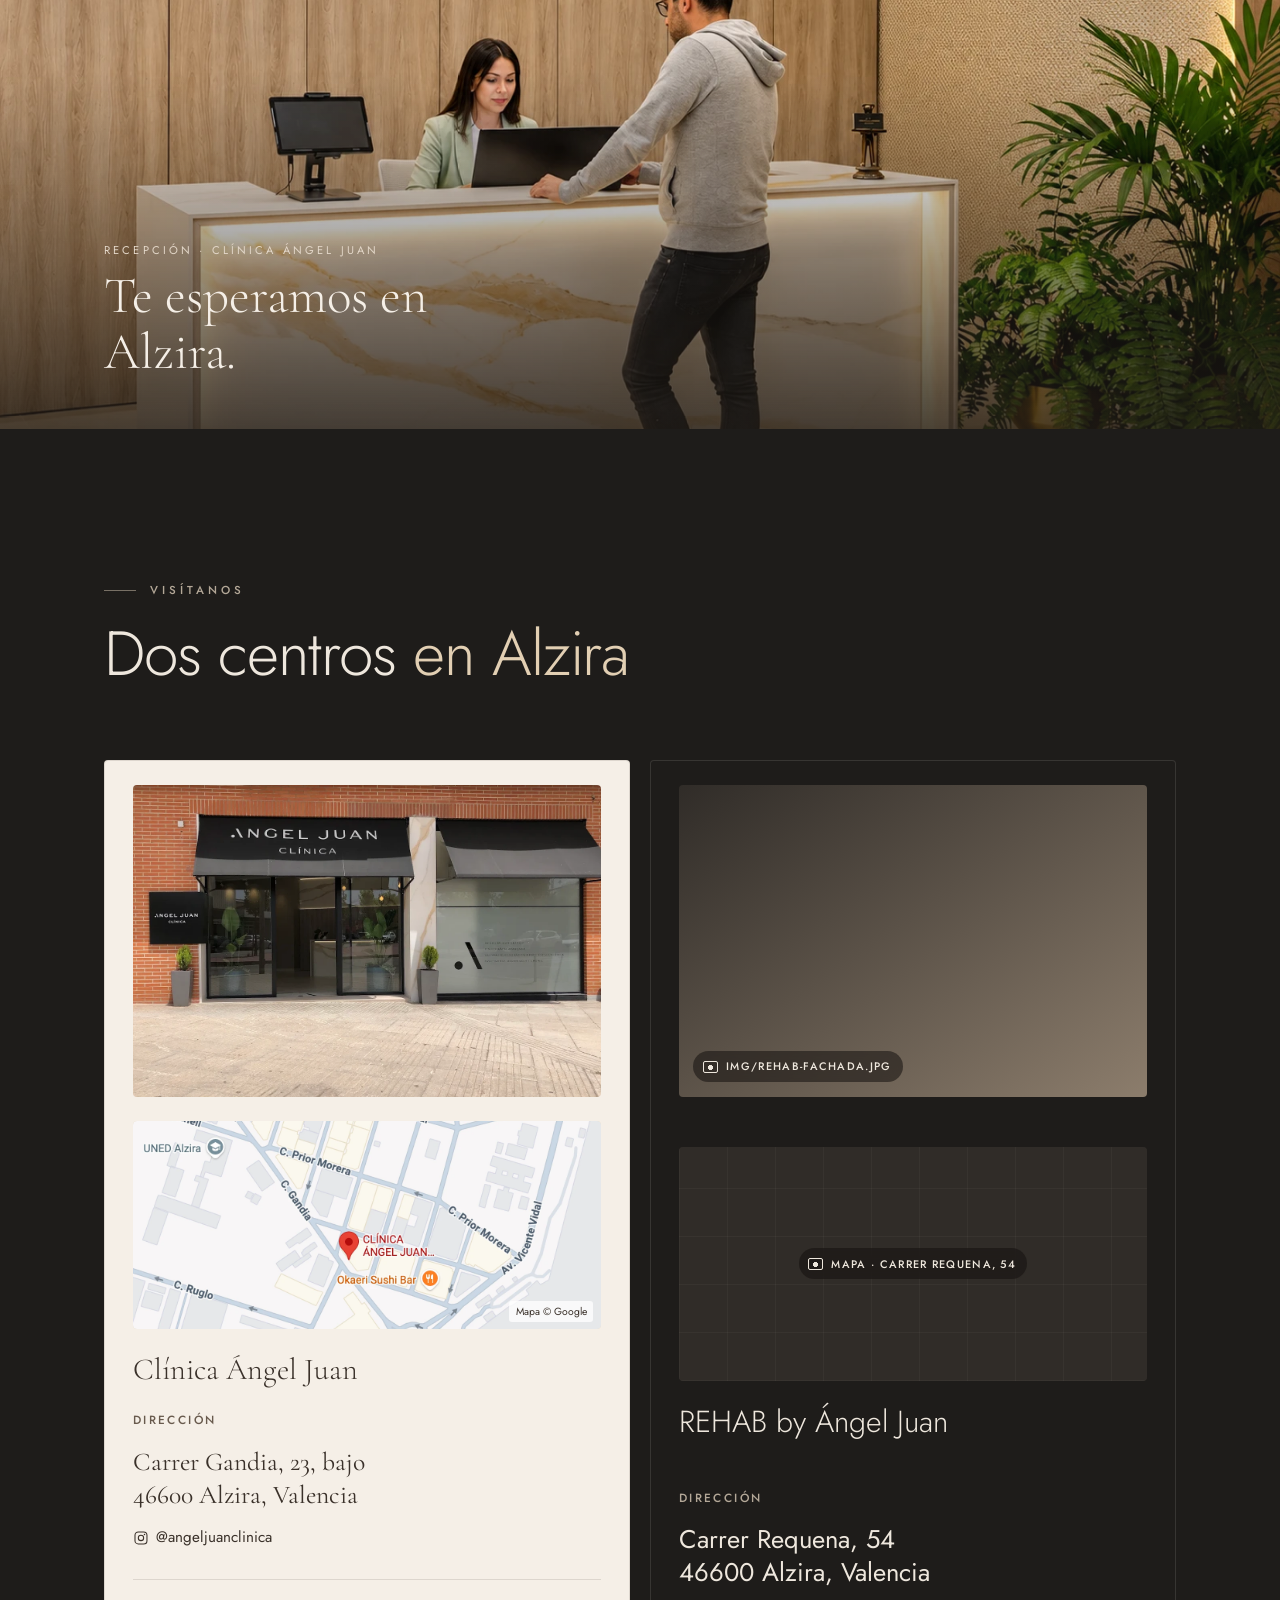
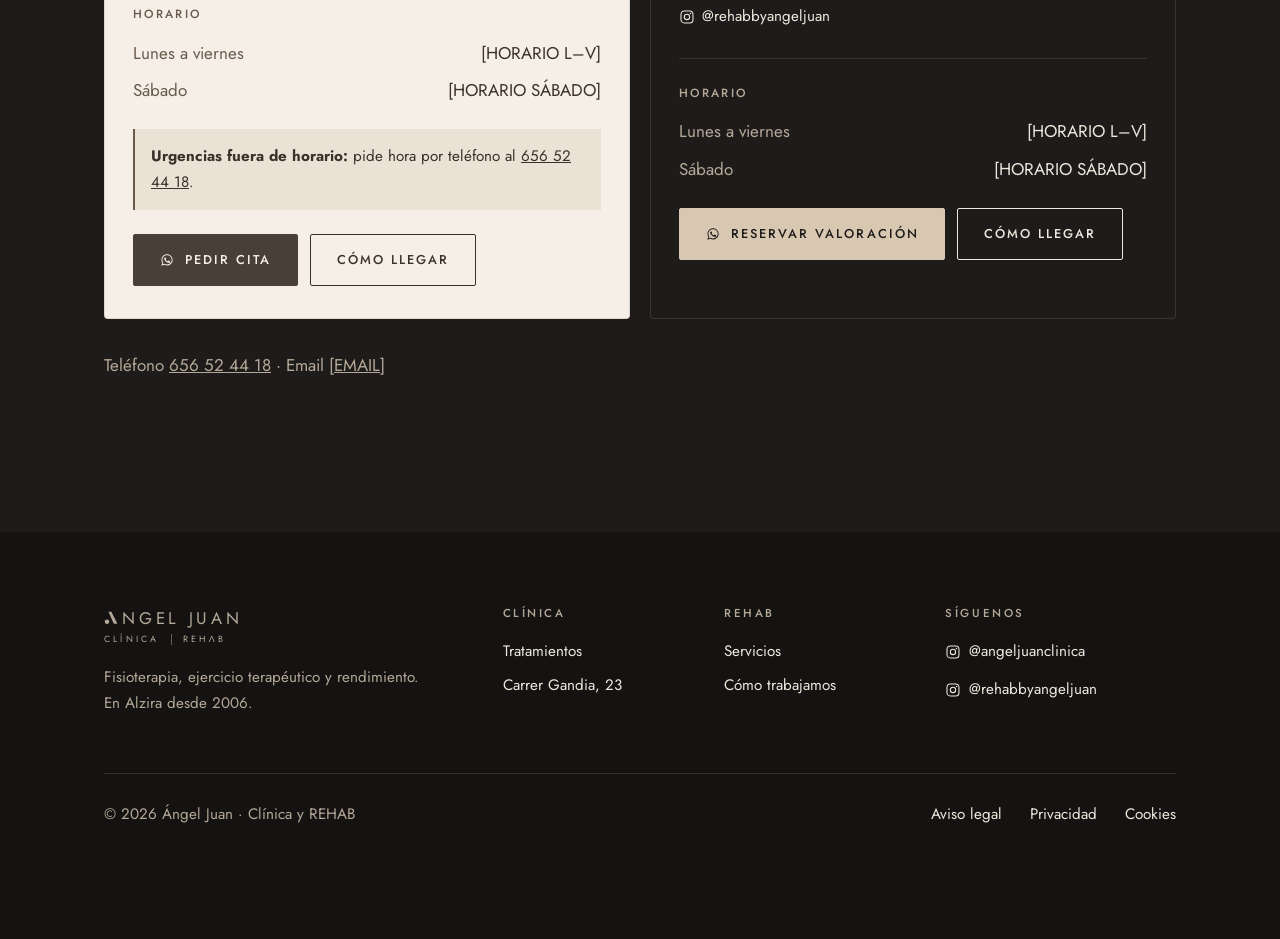
==== commit 27366828: "Add a treatment photo beside the clinic treatments heading clinica-tratamiento.webp sits to the righ" ====
--- a/web/index.html
+++ b/web/index.html
@@ -202,13 +202,16 @@
     <!-- ============ 2. Etapa 1 · Clínica ============ -->
     <section class="section theme-light" id="clinica" data-theme-section="light" data-brand="clinica" aria-labelledby="clinica-title">
       <div class="container">
-        <div class="services-intro">
+        <div class="services-intro services-intro--photo">
+          <div class="services-intro__text">
           <div class="section-head" style="margin:0">
             <p class="stage reveal"><b>Etapa 1</b> · La clínica</p>
             <p class="logo-clinica reveal" aria-label="Ángel Juan Clínica"><span class="wordmark wordmark--lg" aria-hidden="true"><svg class="wordmark__a" focusable="false"><use href="#i-iso"/></svg>NGEL JUAN</span><span class="logo-clinica__sub" aria-hidden="true">CLÍNICA</span></p>
             <h2 class="h2 reveal" id="clinica-title" style="--d:.08s">Tratamos el origen <em>de tu dolor</em></h2>
           </div>
           <p class="lead reveal" style="--d:.16s">Valoramos tu caso de forma individual y combinamos técnicas manuales, ejercicio terapéutico y tecnología diagnóstica para tratar el origen del problema. Te acompañamos durante todo el proceso de recuperación.</p>
+          </div>
+          <div class="ph services-intro__img reveal" style="--d:.12s" data-img="img/clinica-tratamiento.jpg" role="img" aria-label="Fisioterapeuta de la clínica tratando la espalda de un paciente con un cabezal de terapia conectado a un equipo de electroterapia"><span class="ph__label">img/clinica-tratamiento.jpg</span></div>
         </div>
 
         <ul class="cards" role="list">
--- a/web/css/site.css
+++ b/web/css/site.css
@@ -439,3 +439,8 @@
 /* Franja al inicio de una sección: sin margen superior, con aire debajo */
 .section > .band--top { margin: calc(var(--section-y) * -1) 0 var(--section-y); }
 .band--top::after { background: linear-gradient(to top, rgba(30, 26, 22, 0.8), rgba(30, 26, 22, 0) 55%); }
+
+/* Cabecera de tratamientos con foto */
+.services-intro--photo .services-intro__text { display: grid; gap: 1.5rem; }
+.services-intro__img { --ratio: 4 / 3; --pos: 30% 40%; }
+@media (min-width: 900px) { .services-intro--photo { grid-template-columns: 1fr 1fr; align-items: center; } }
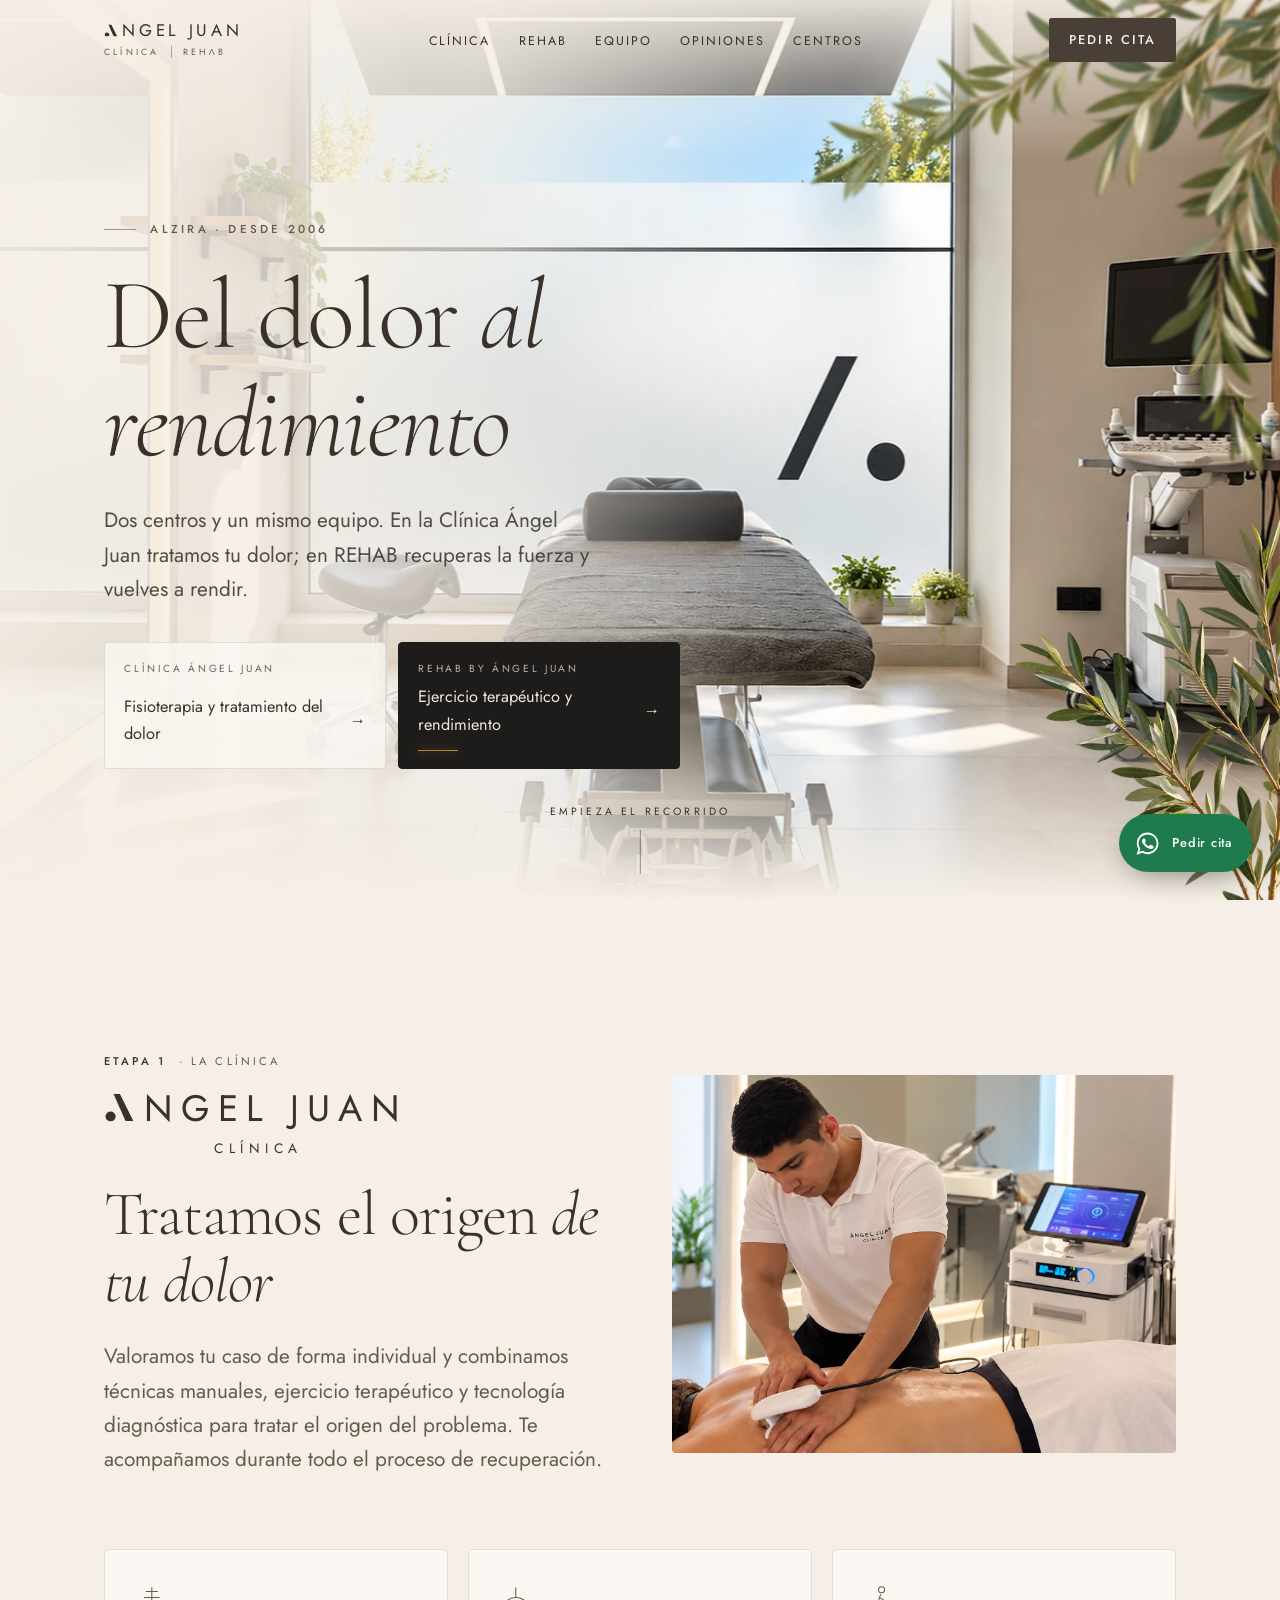
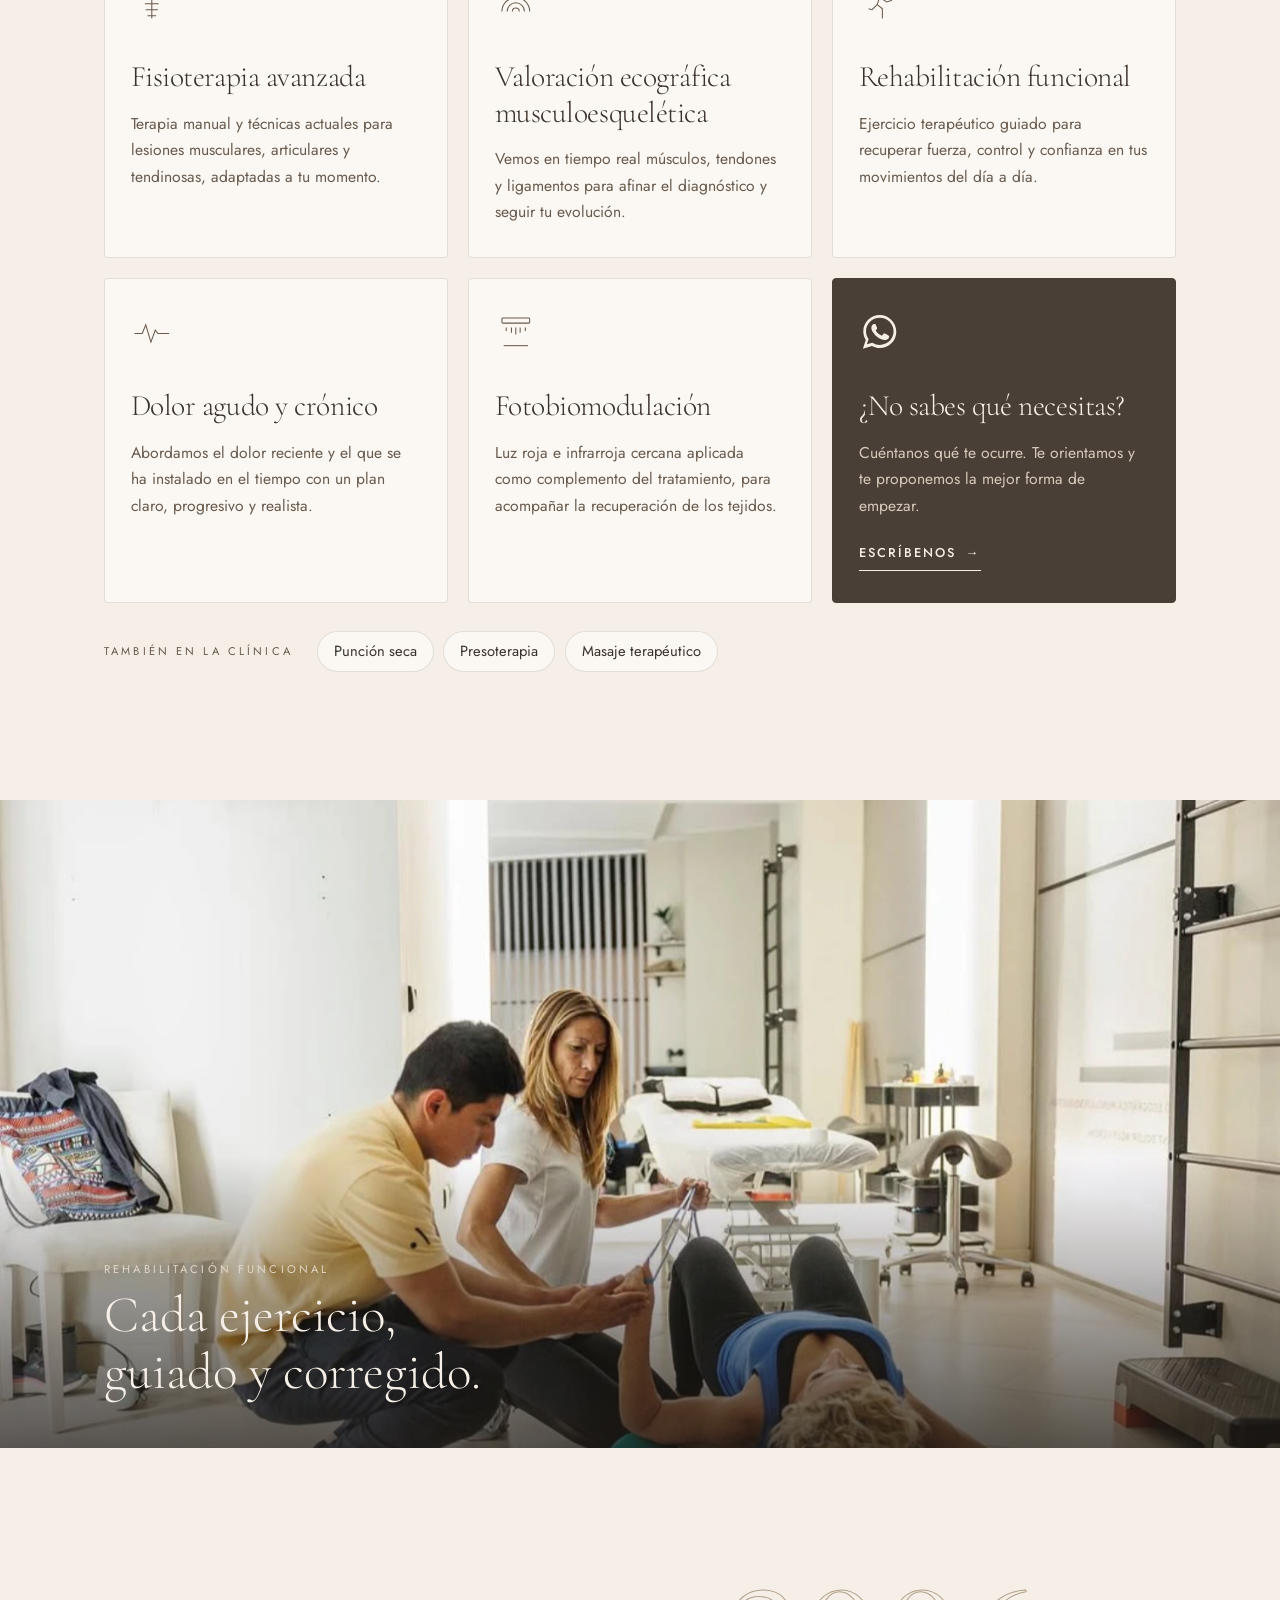
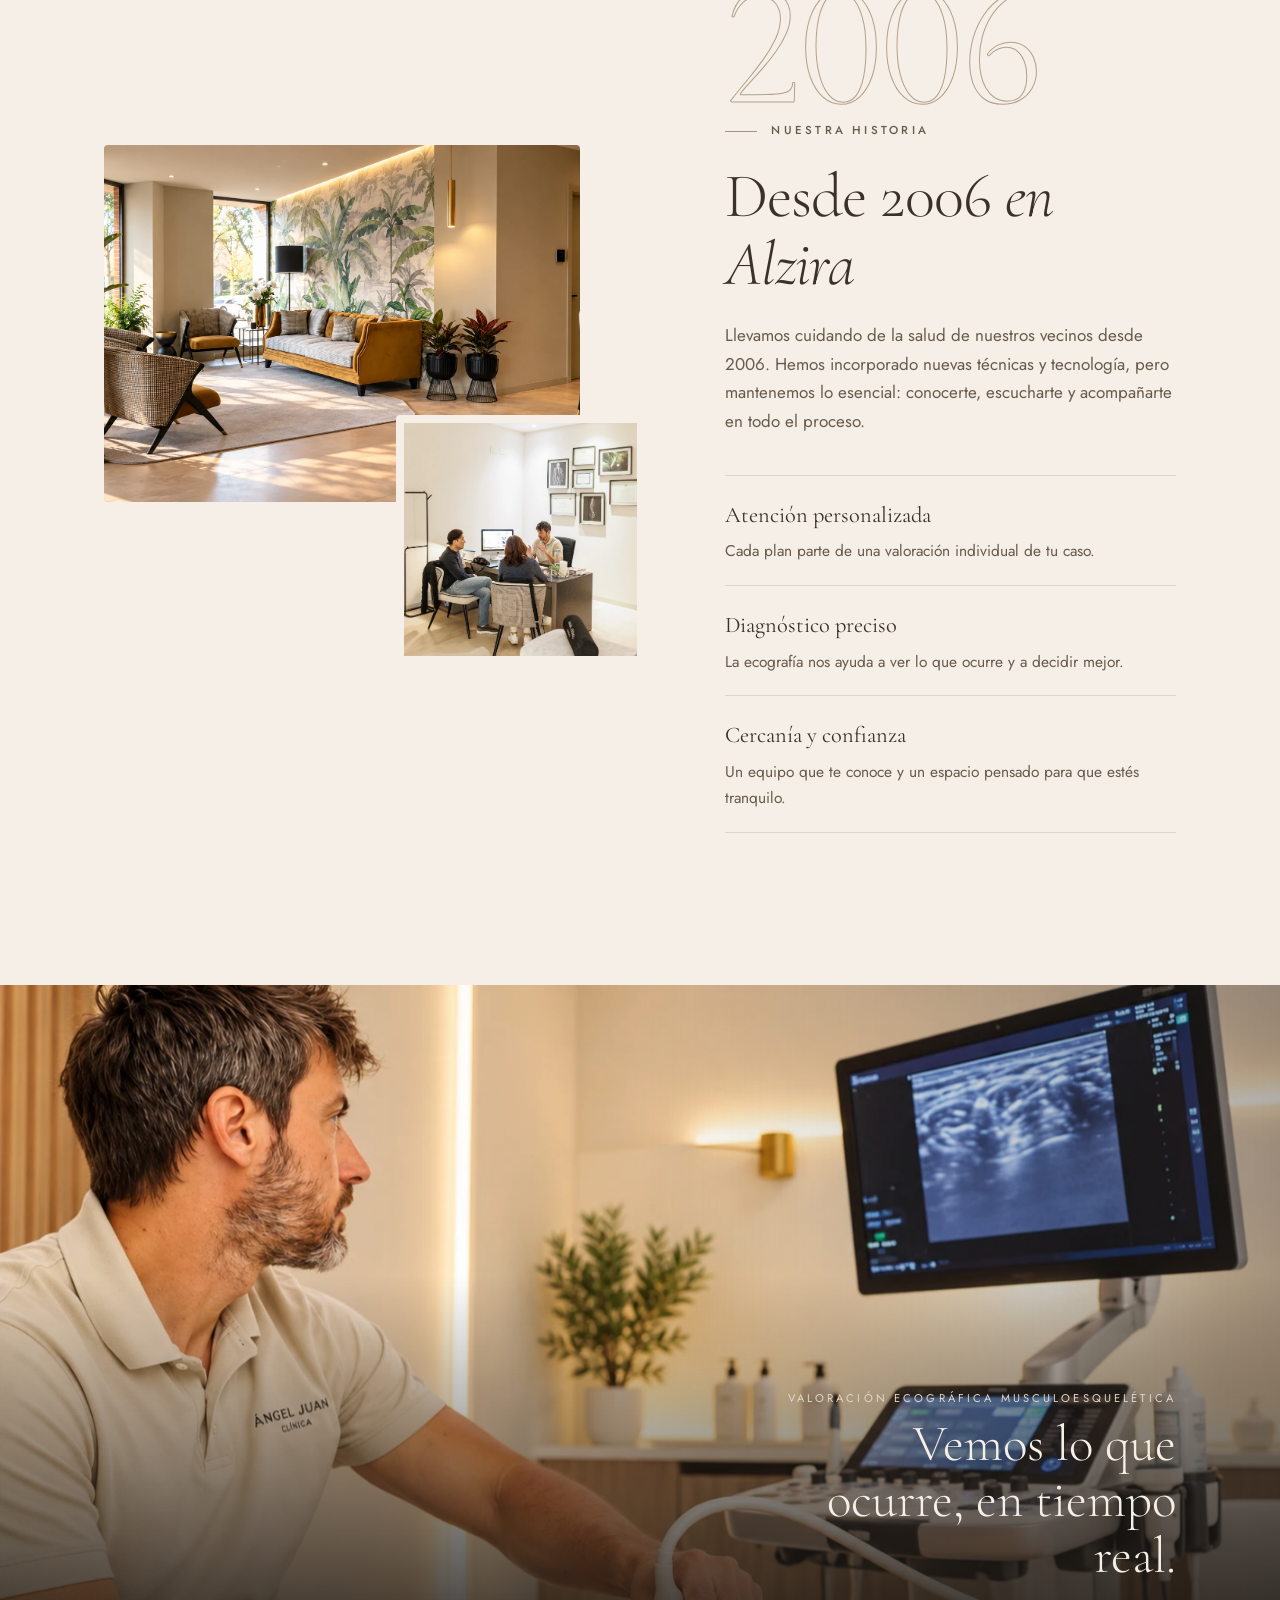
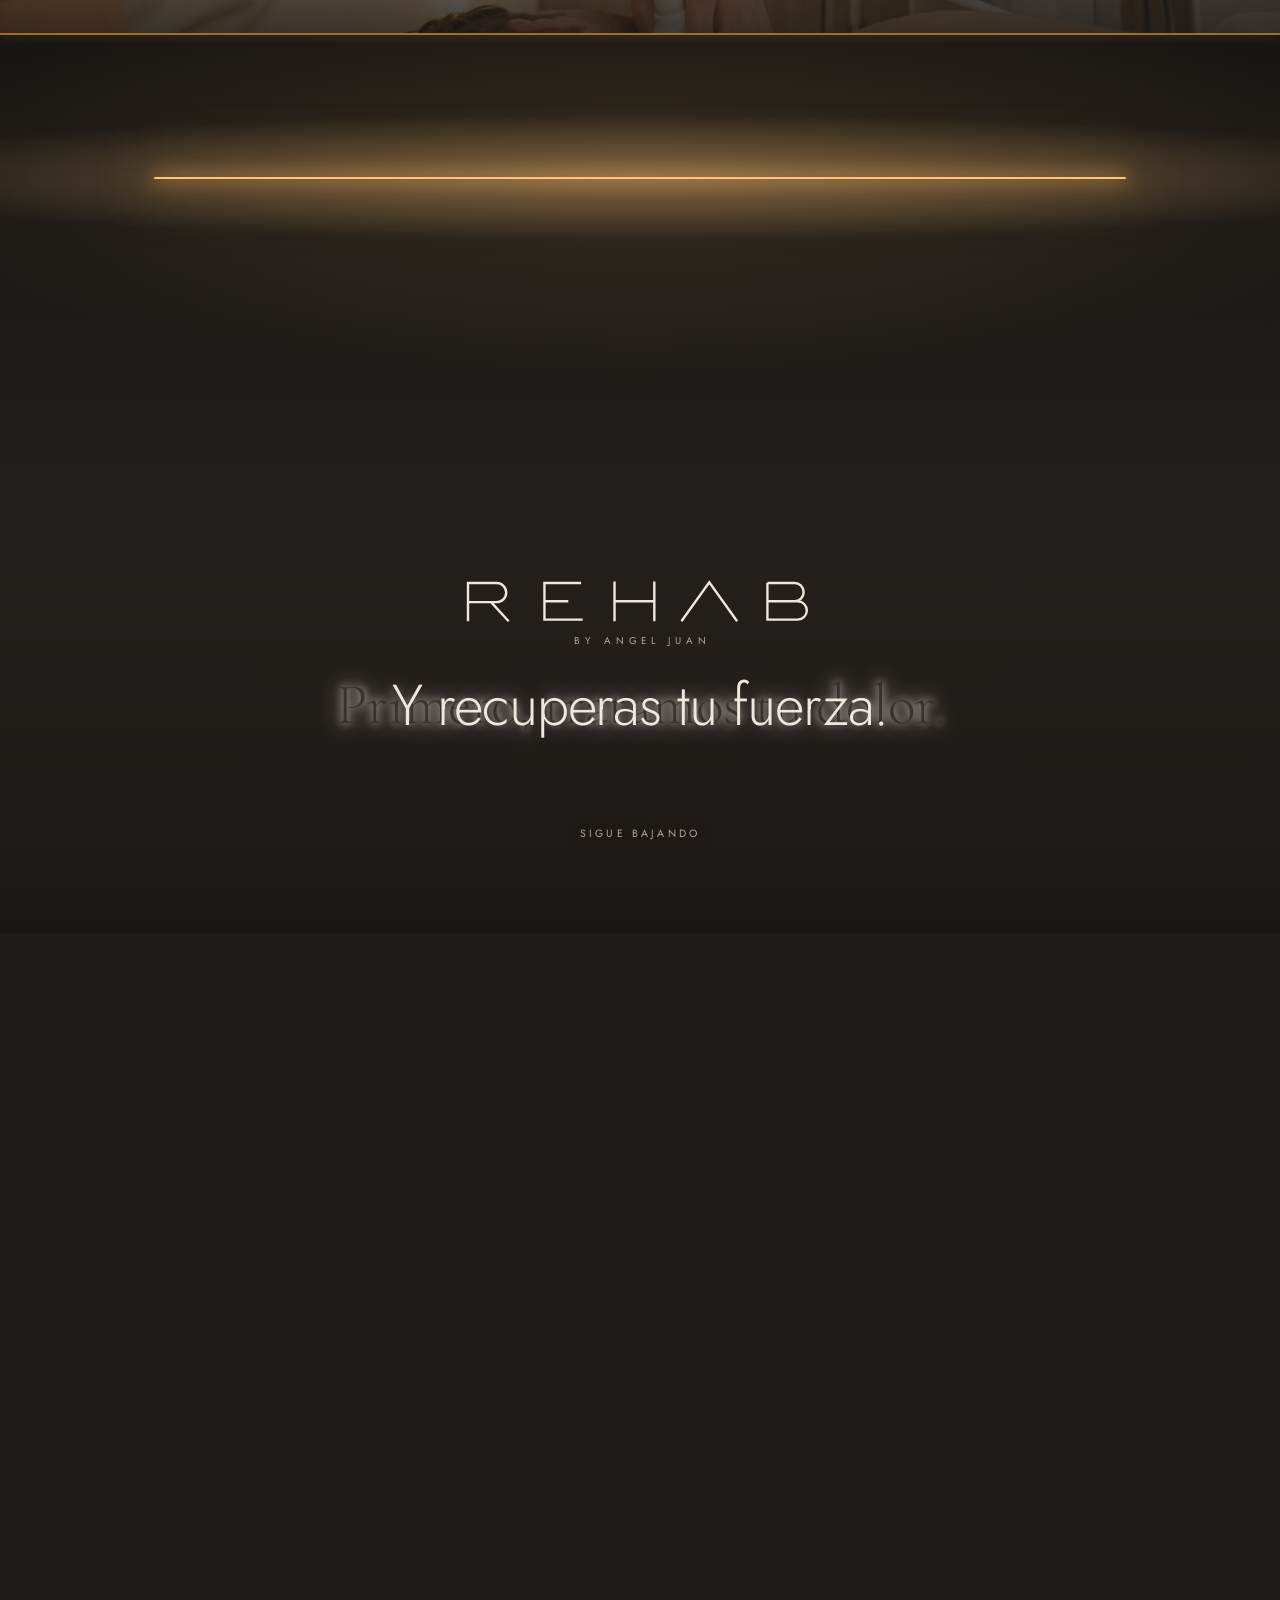
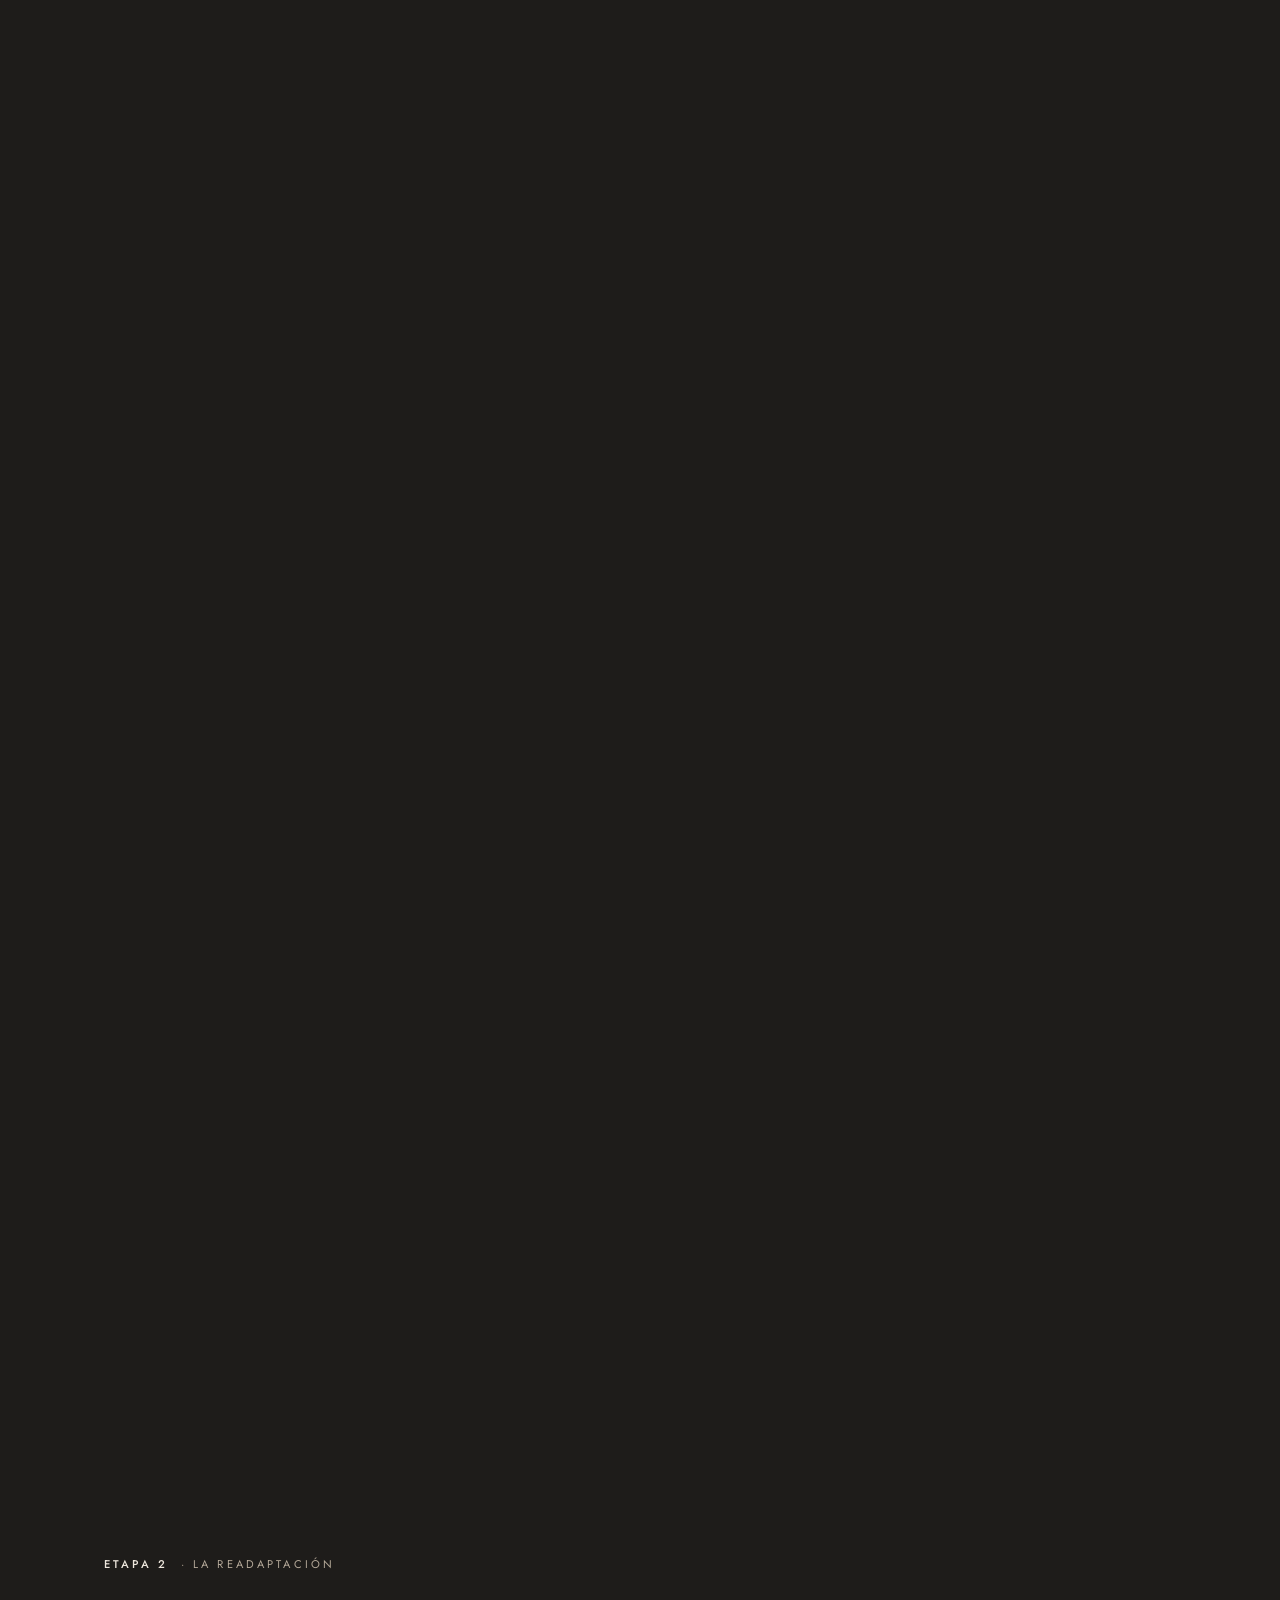
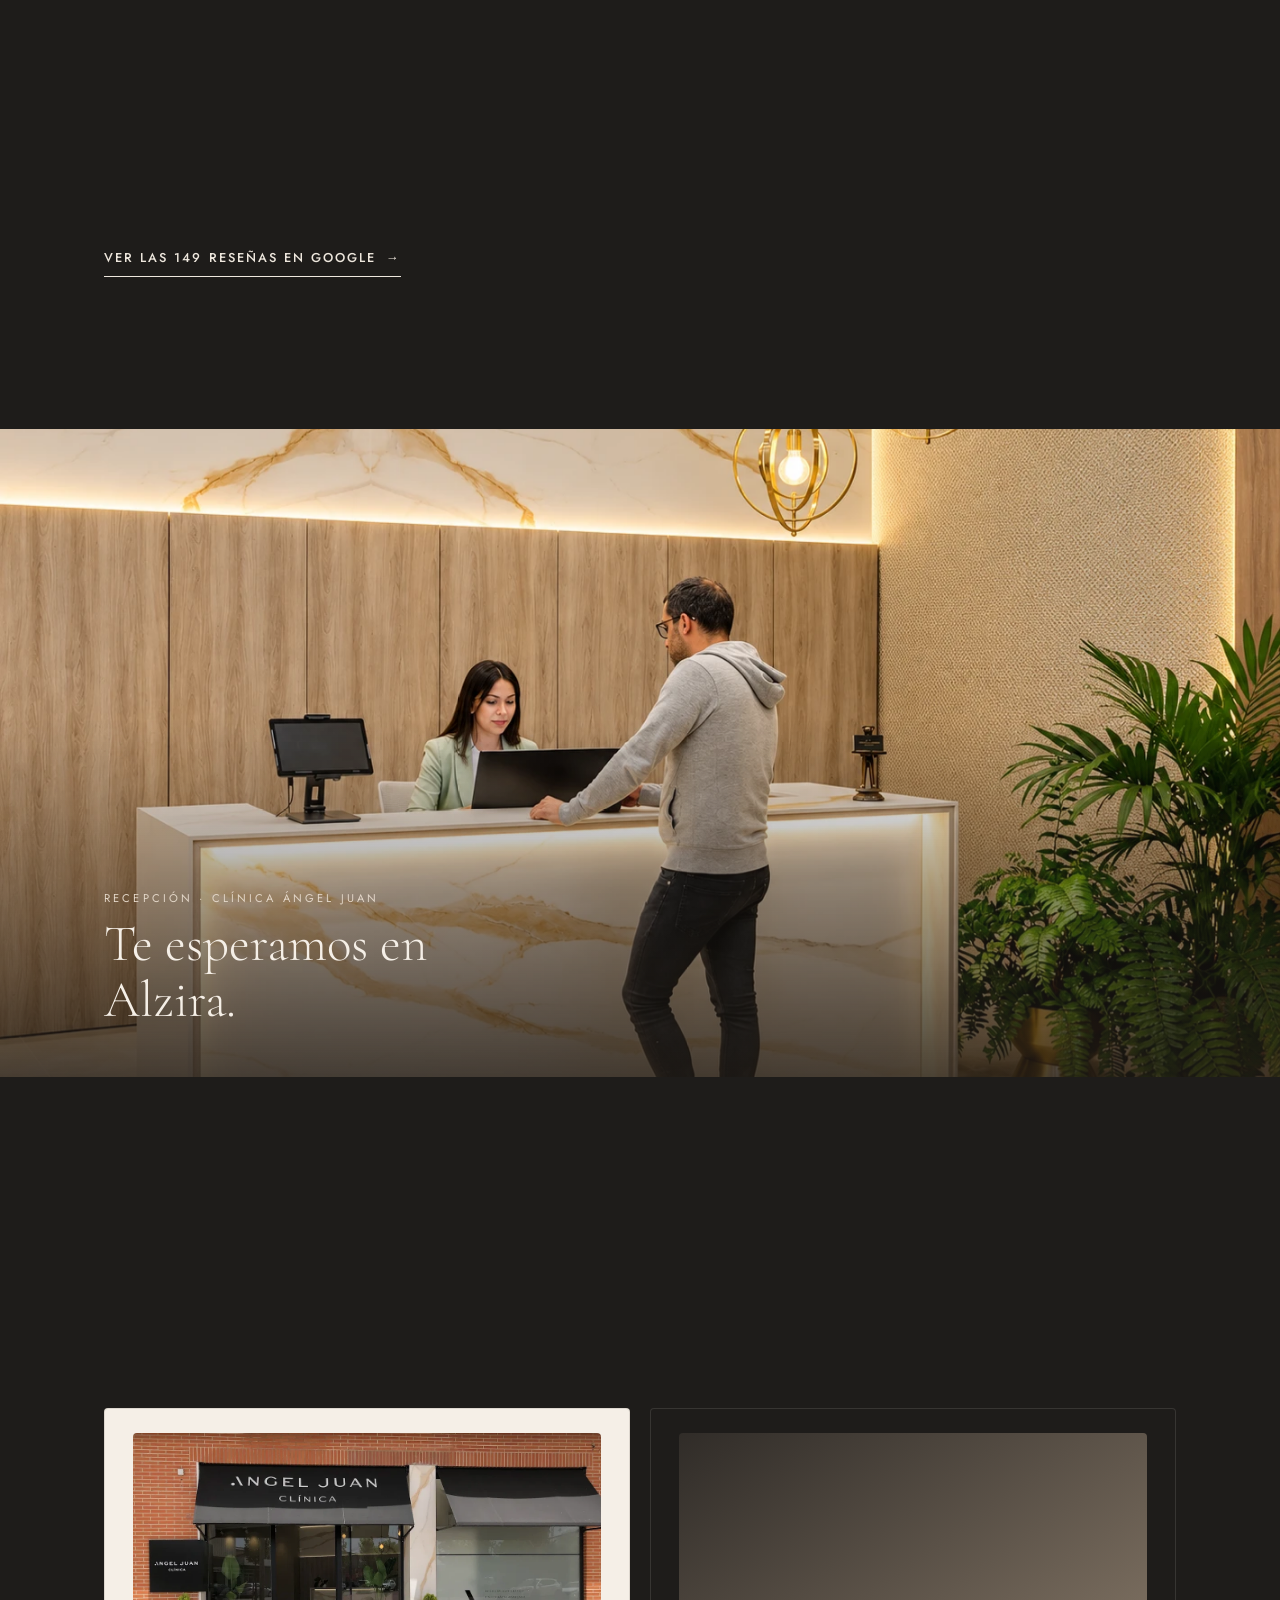
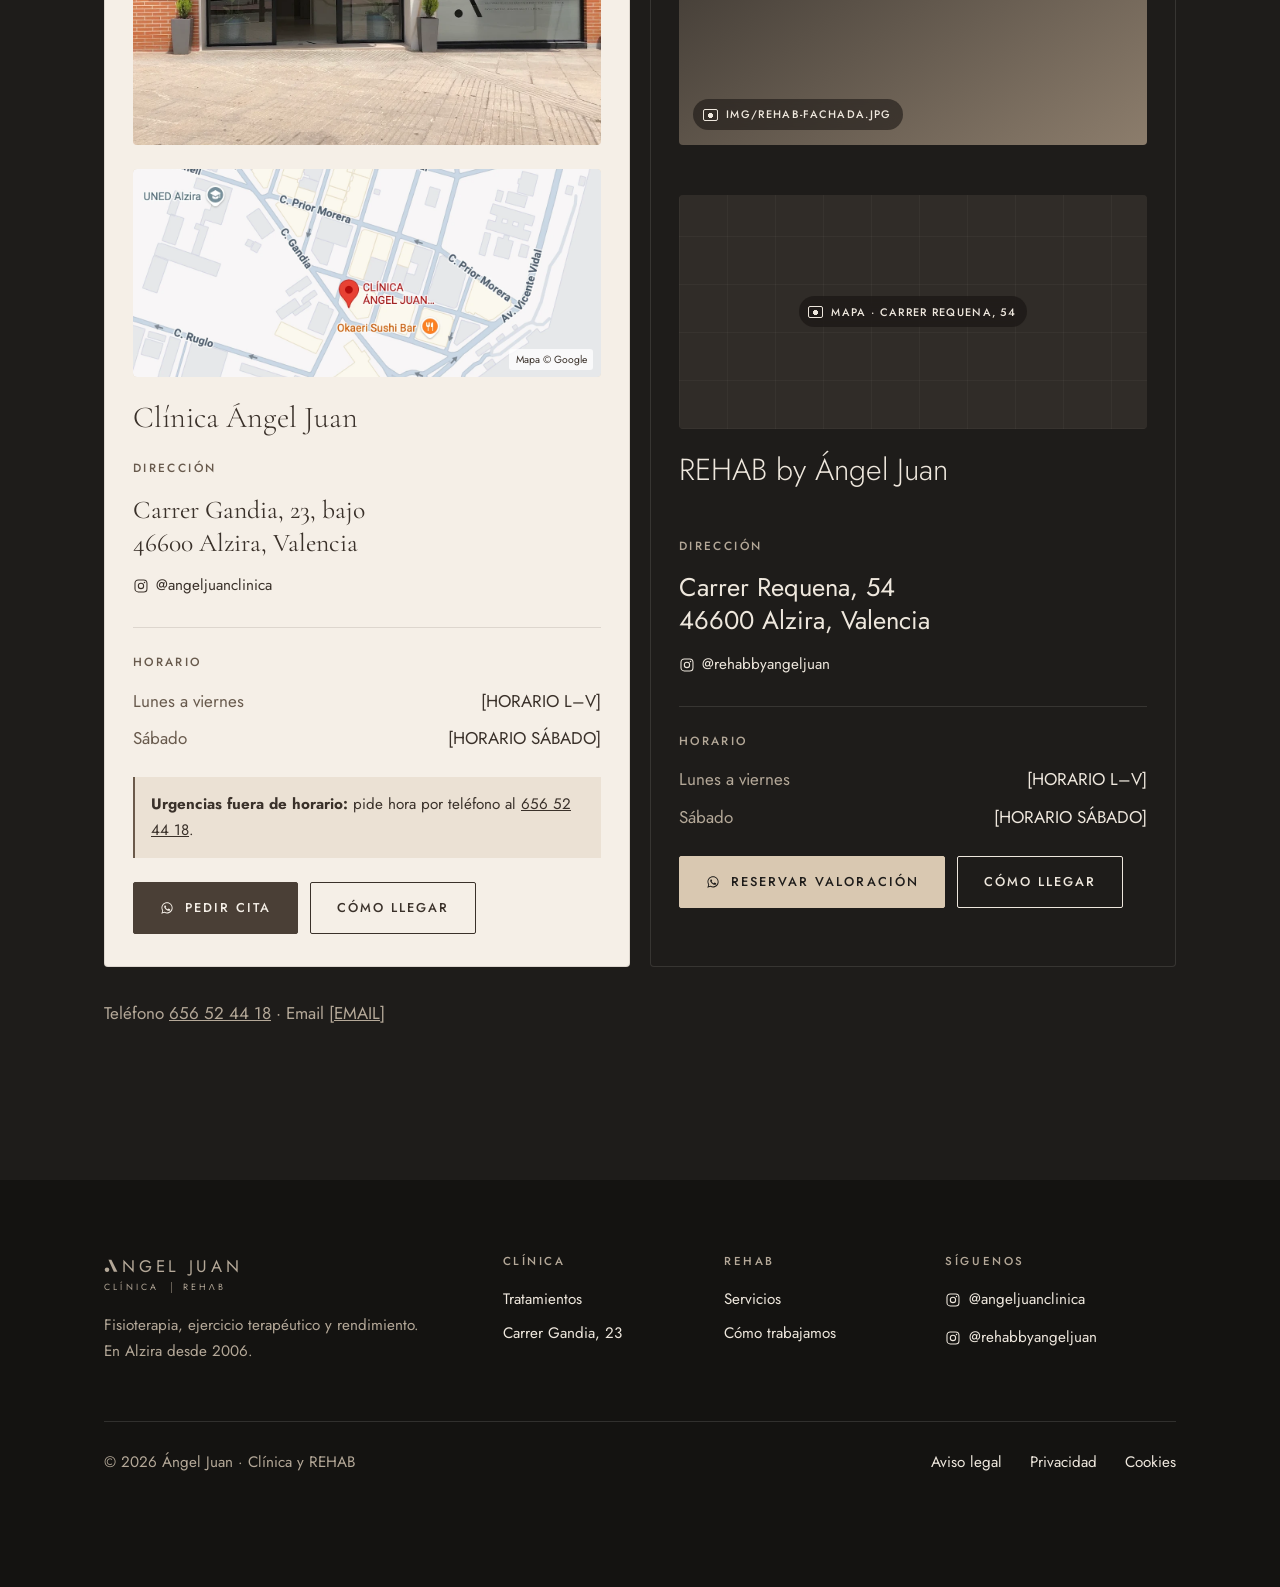
==== commit 3f2a007a: "Close the clinic stage with an ultrasound assessment band clinica-ecografia.webp (Ángel Juan scannin" ====
--- a/web/index.html
+++ b/web/index.html
@@ -295,6 +295,16 @@
           </div>
         </div>
       </div>
+    
+      <figure class="band band--end" aria-labelledby="band-cap-eco">
+        <div class="band__img ph" data-img="img/clinica-ecografia.jpg" data-parallax="0.18" style="--pos: 40% 45%" role="img" aria-label="Ángel Juan realiza una valoración ecográfica del hombro de un paciente mientras observa la imagen en el monitor">
+          <span class="ph__label">img/clinica-ecografia.jpg</span>
+        </div>
+        <figcaption class="band__cap band__cap--right container" id="band-cap-eco">
+          <span class="stage">Valoración ecográfica musculoesquelética</span>
+          <span class="band__quote">Vemos lo que ocurre, en tiempo real.</span>
+        </figcaption>
+      </figure>
     </section>
 
     <!-- ============ 3. El umbral: de la clínica a REHAB ============ -->
--- a/web/css/site.css
+++ b/web/css/site.css
@@ -444,3 +444,8 @@
 .services-intro--photo .services-intro__text { display: grid; gap: 1.5rem; }
 .services-intro__img { --ratio: 4 / 3; --pos: 30% 40%; }
 @media (min-width: 900px) { .services-intro--photo { grid-template-columns: 1fr 1fr; align-items: center; } }
+
+/* Franja al final de una sección: pegada al borde inferior */
+.section > .band--end { margin: var(--section-y) 0 calc(var(--section-y) * -1); }
+.band__cap--right { justify-items: end; text-align: right; }
+.band--end::after { background: linear-gradient(to top, rgba(30, 26, 22, 0.85), rgba(30, 26, 22, 0) 55%), linear-gradient(to left, rgba(30, 26, 22, 0.35), rgba(30, 26, 22, 0) 50%); }
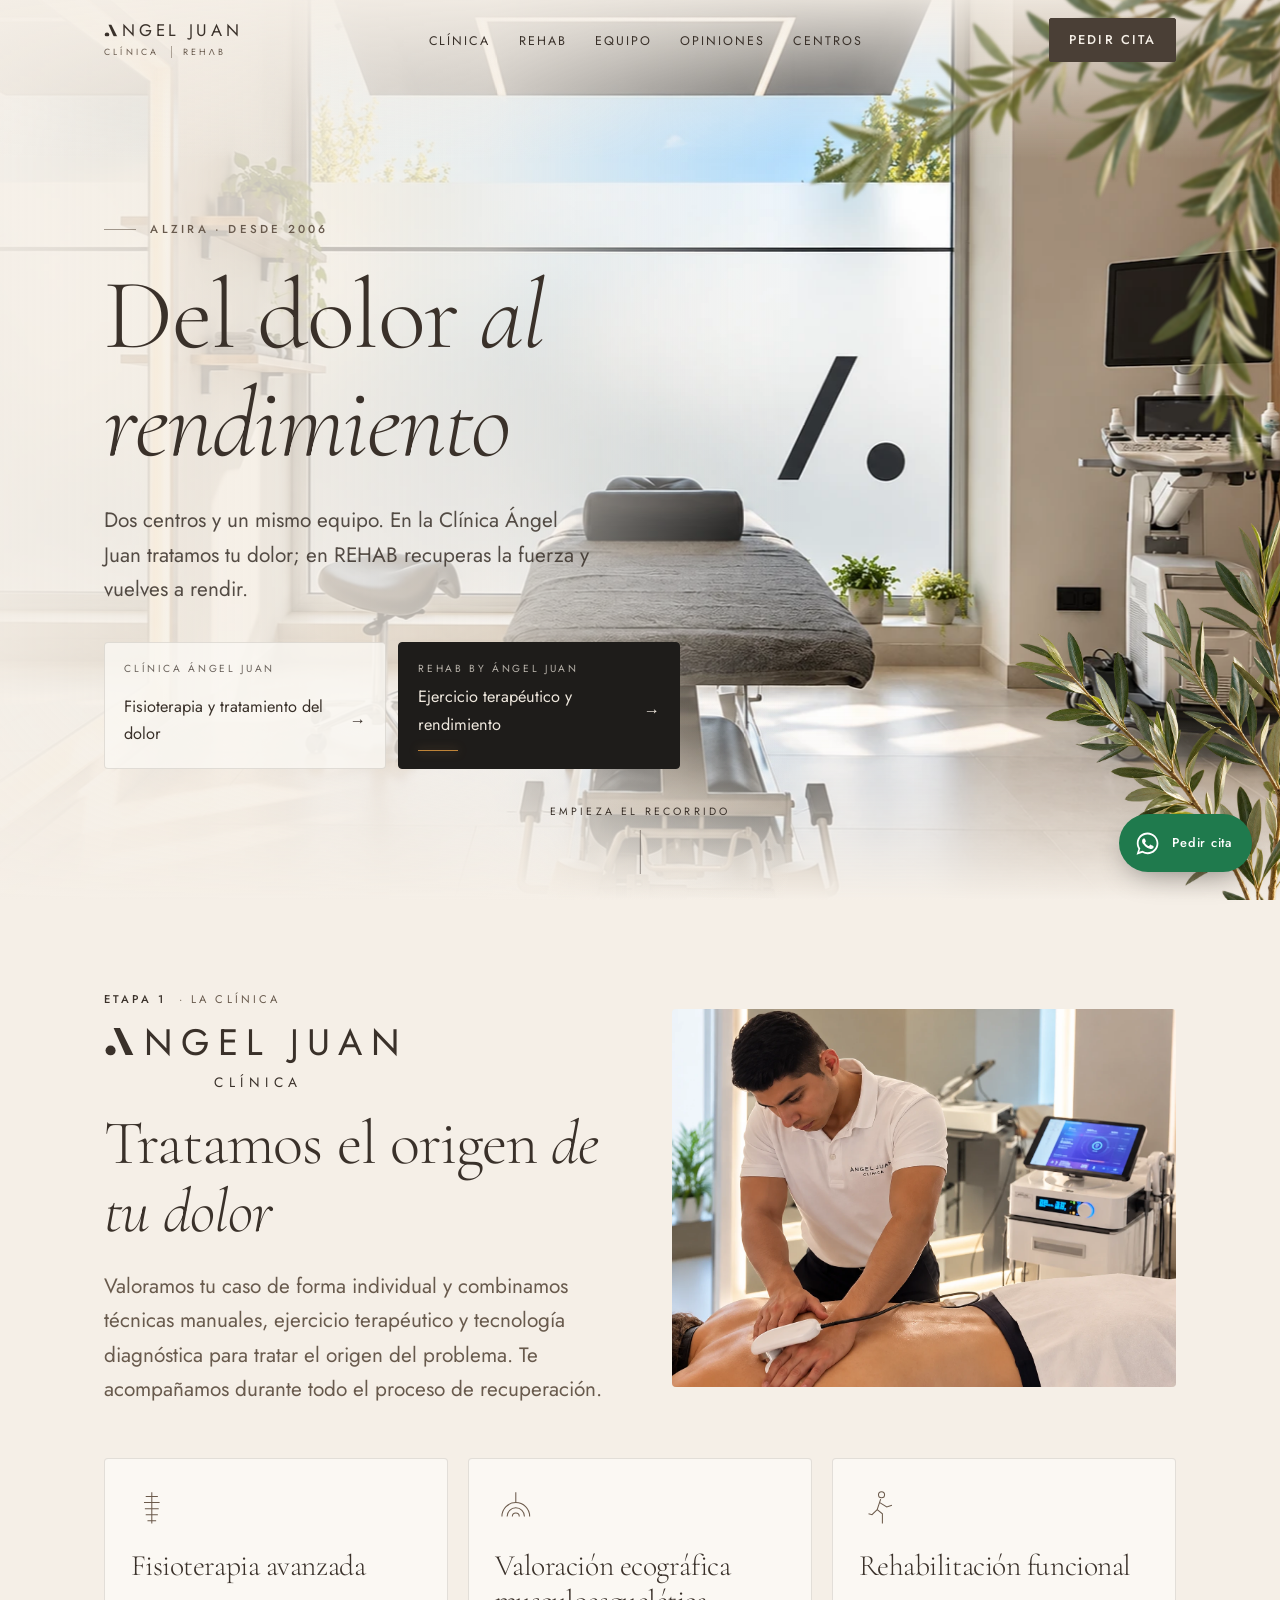
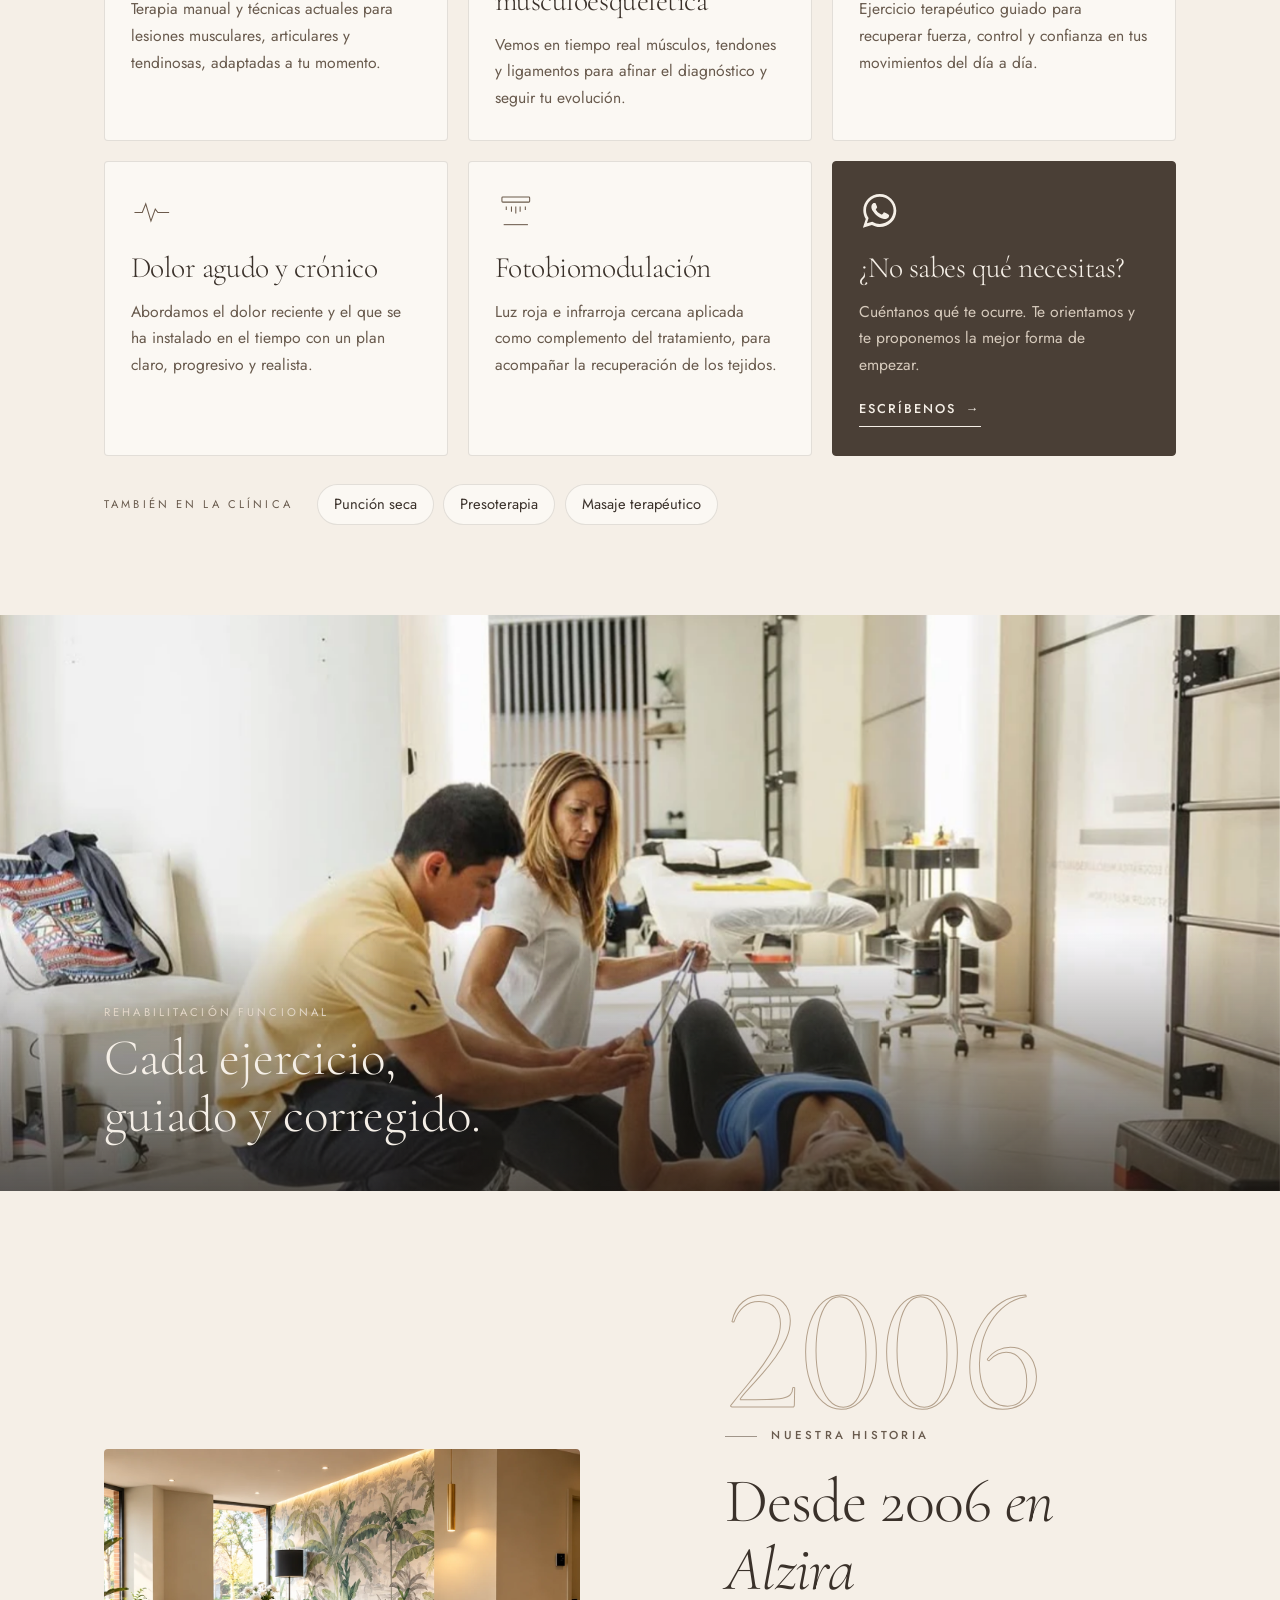
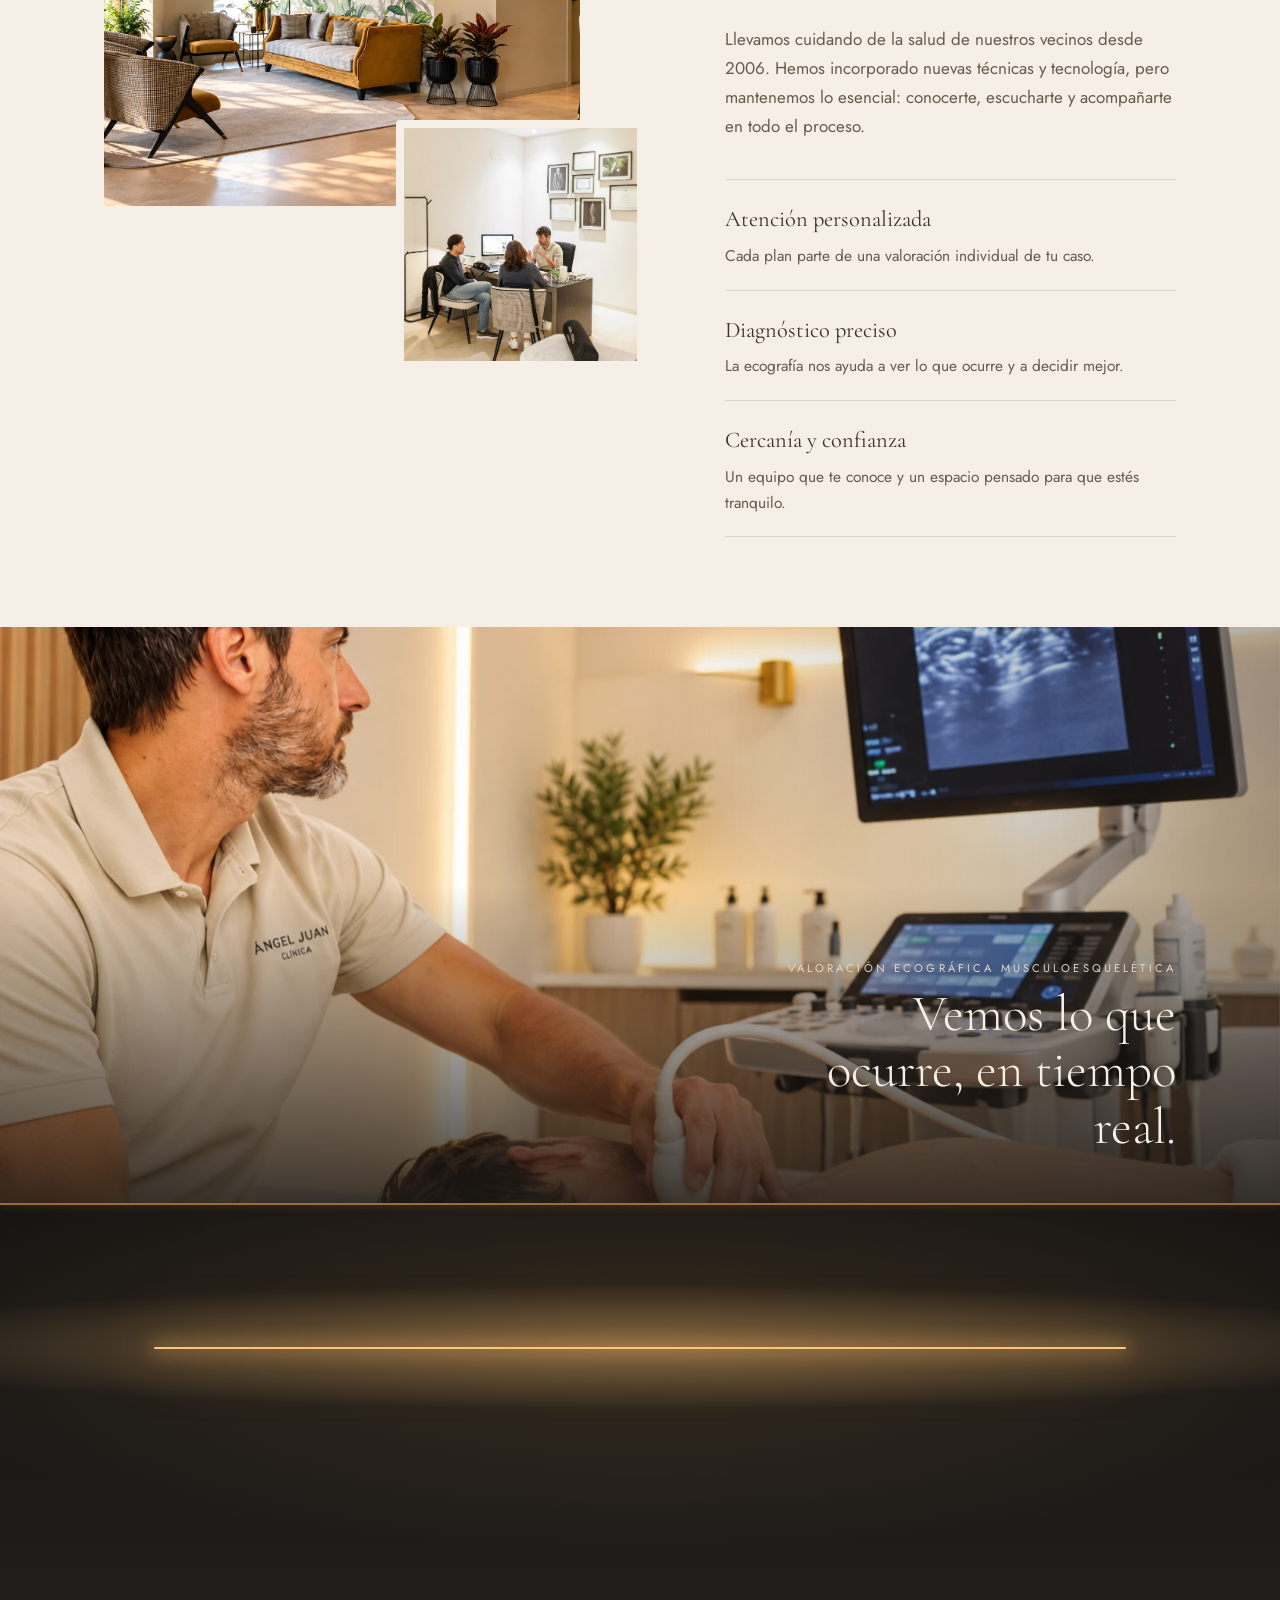
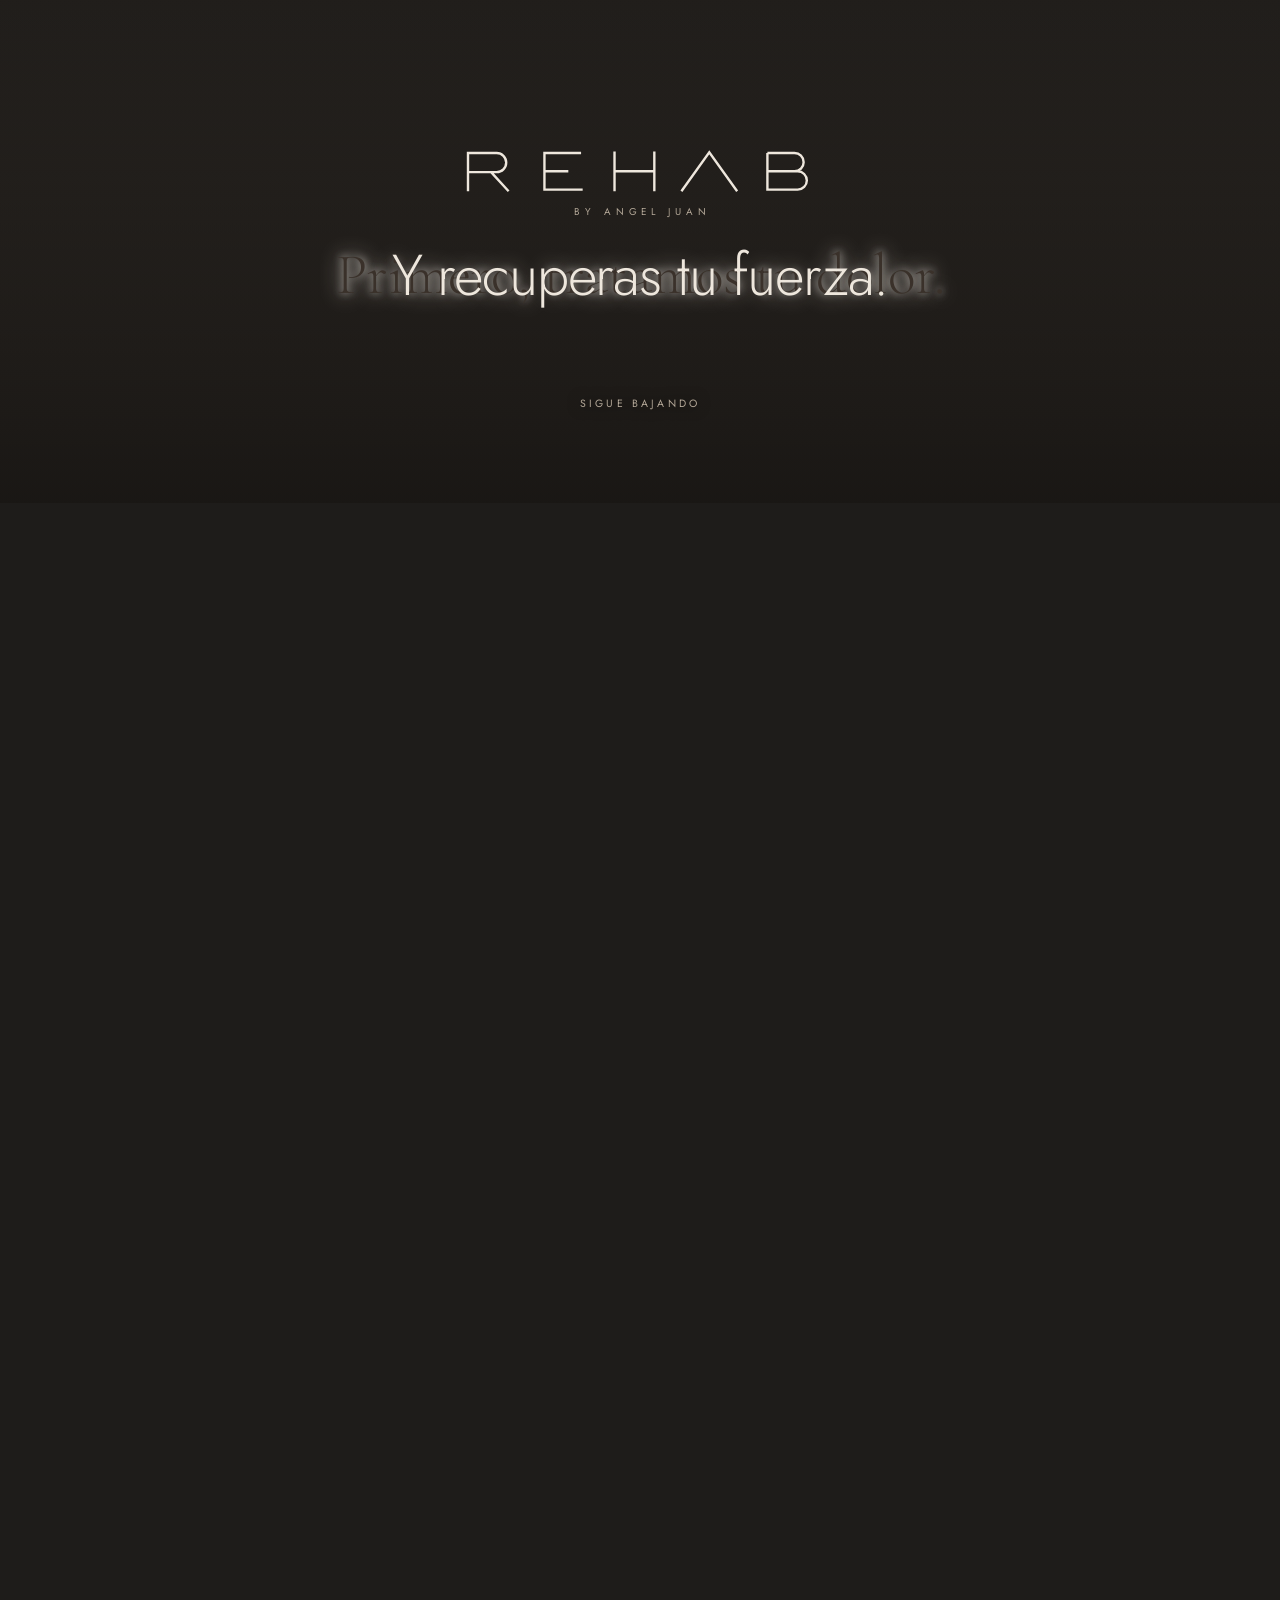
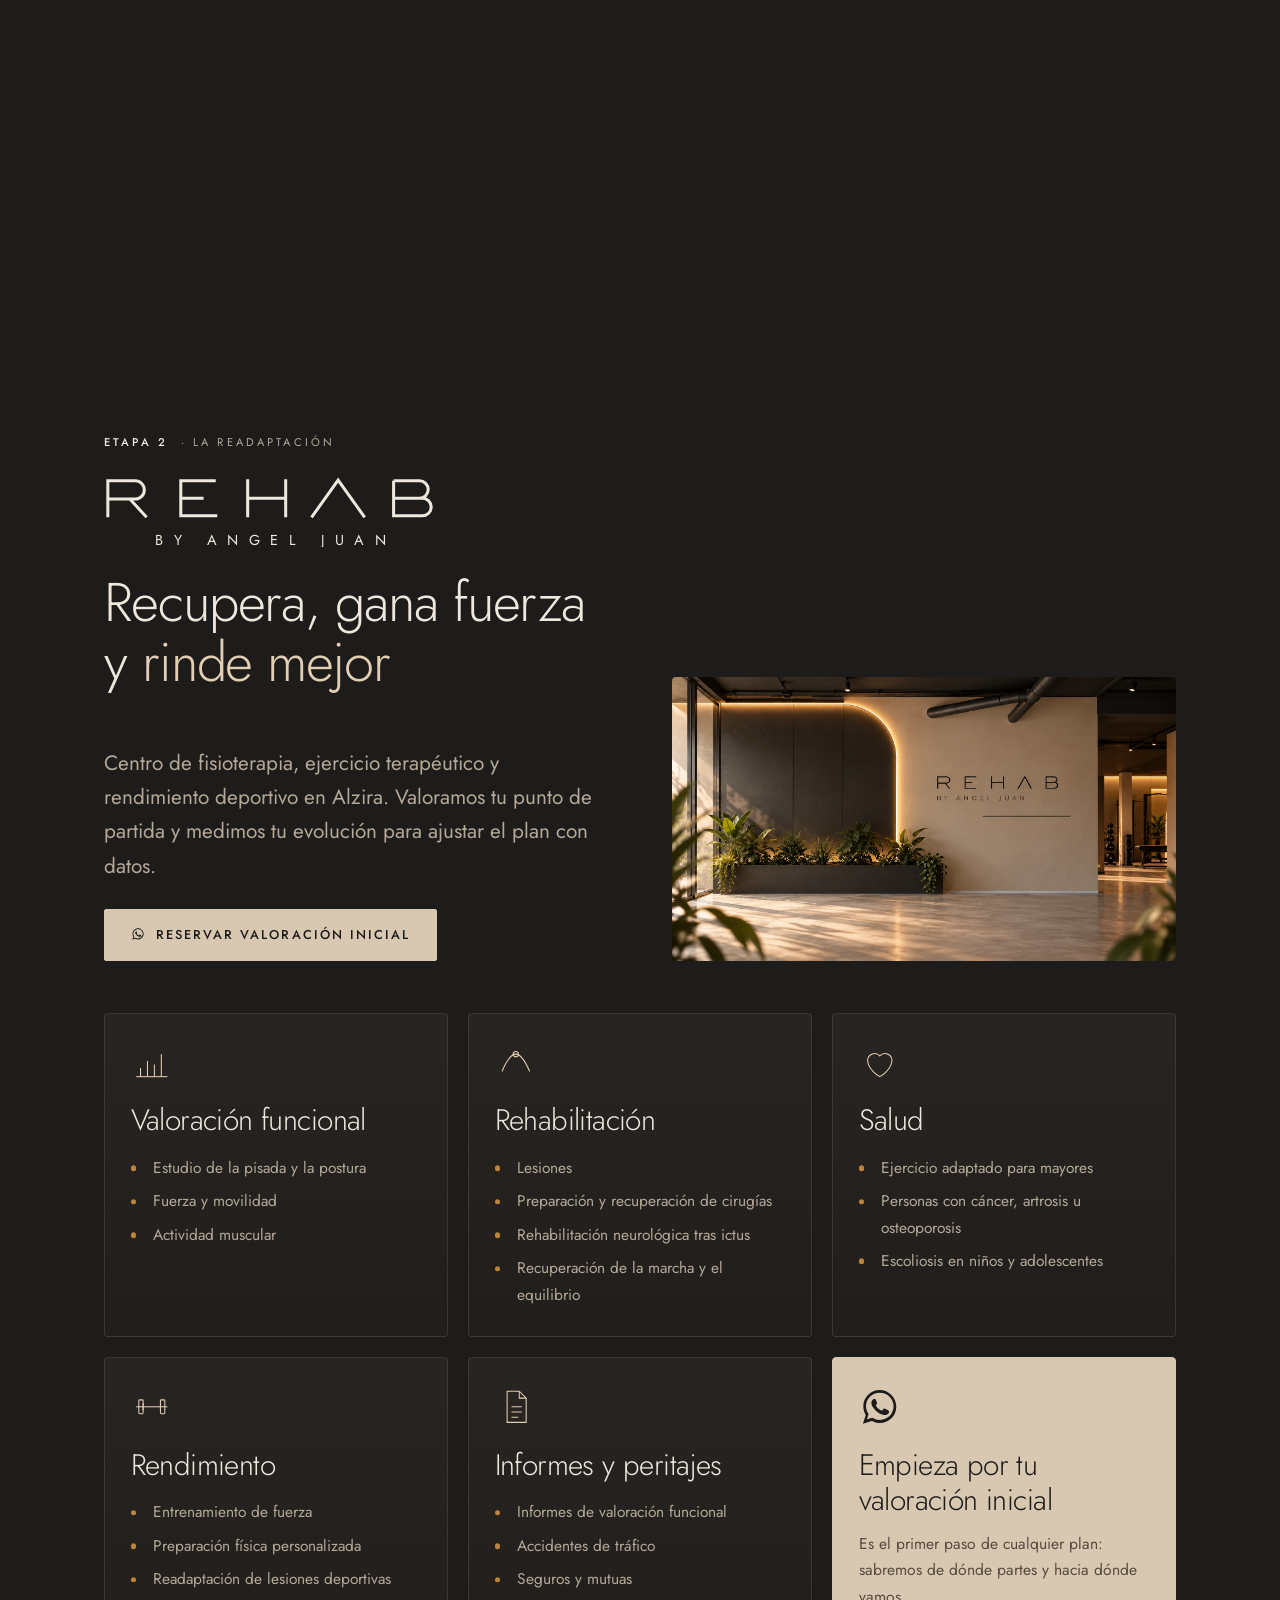
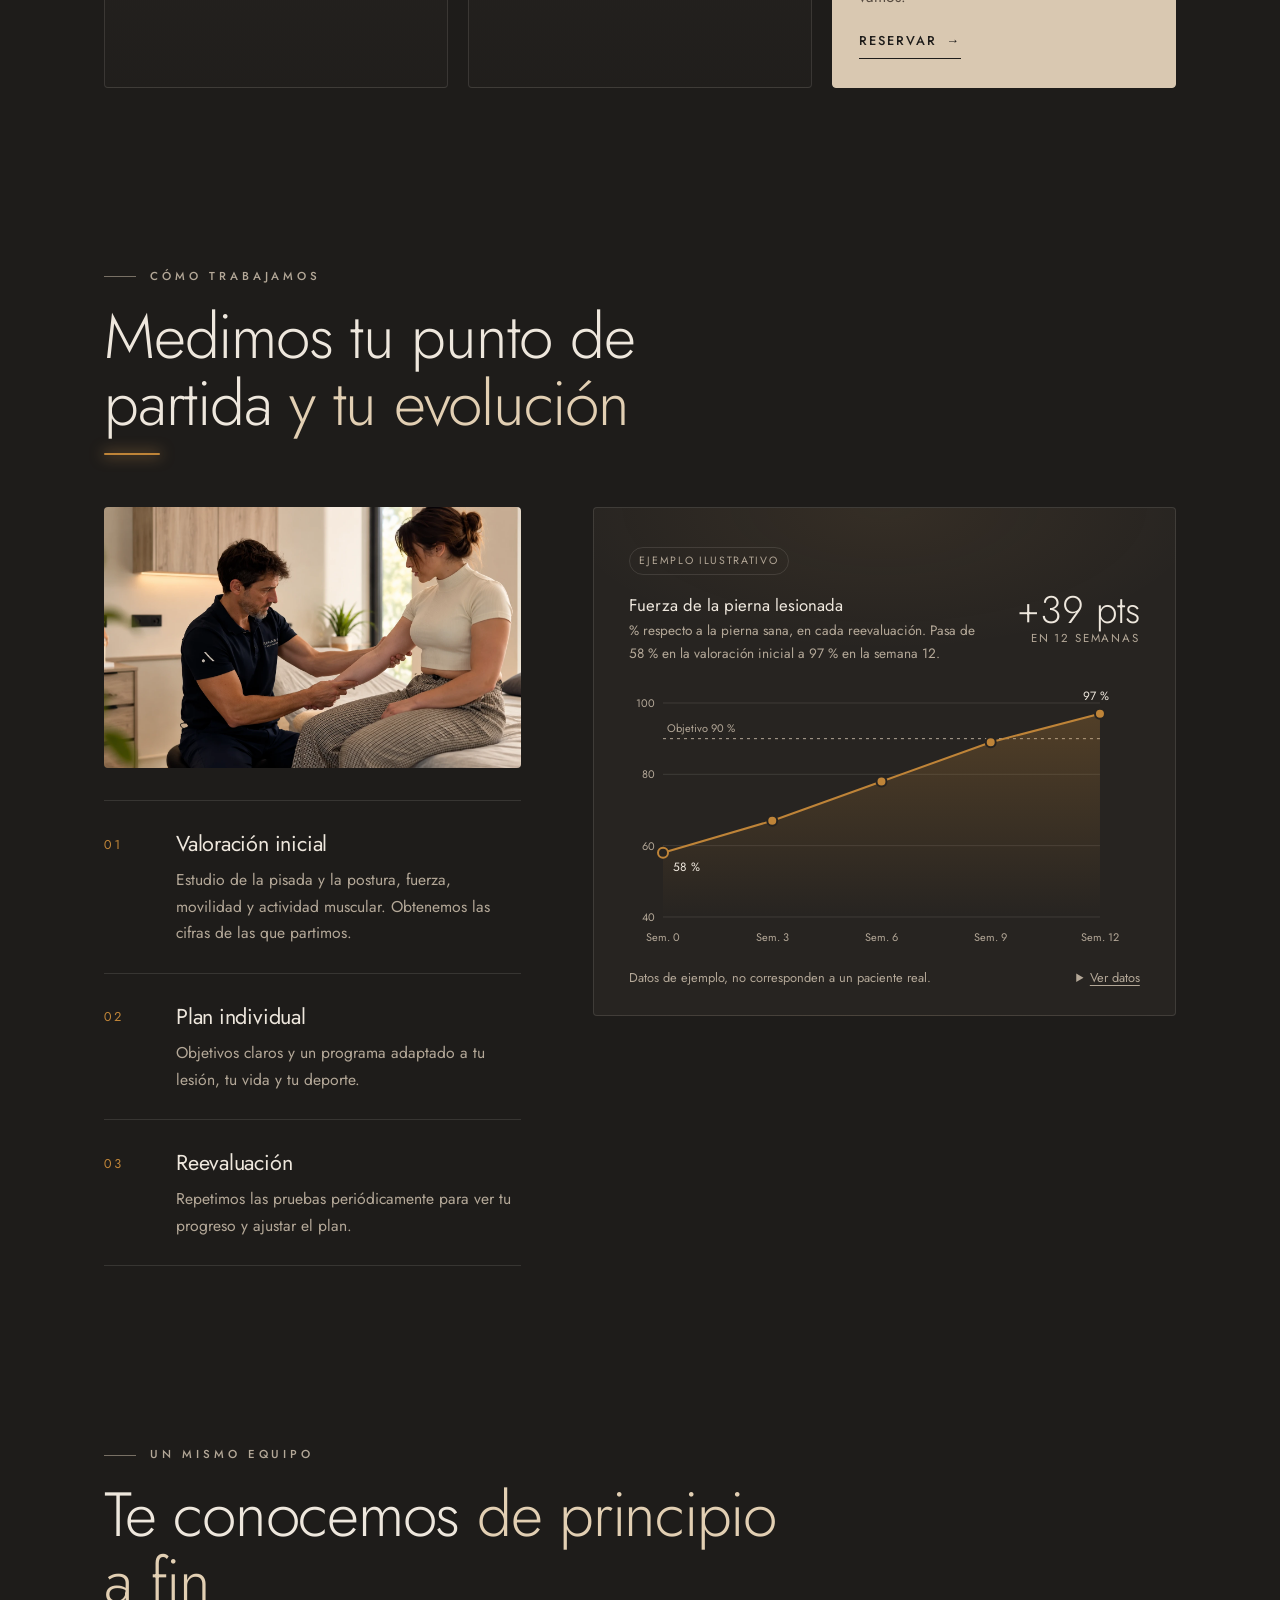
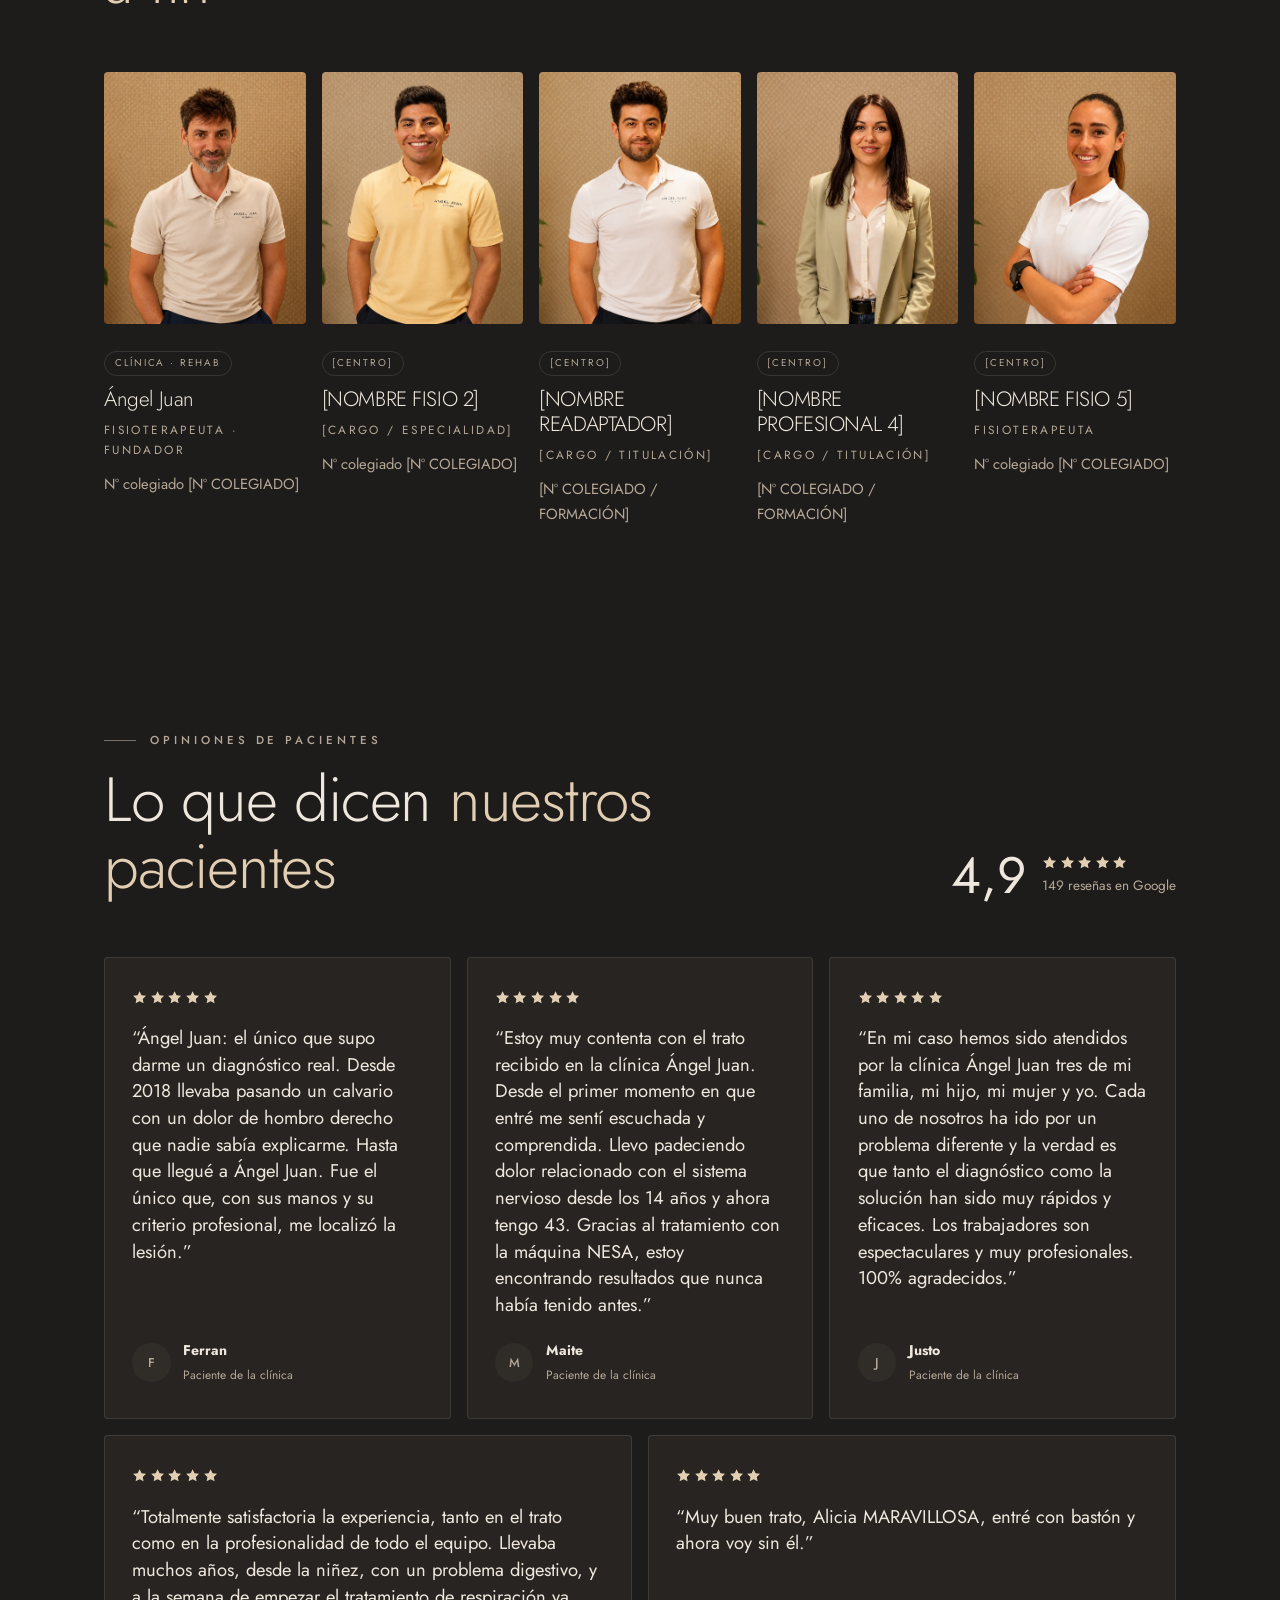
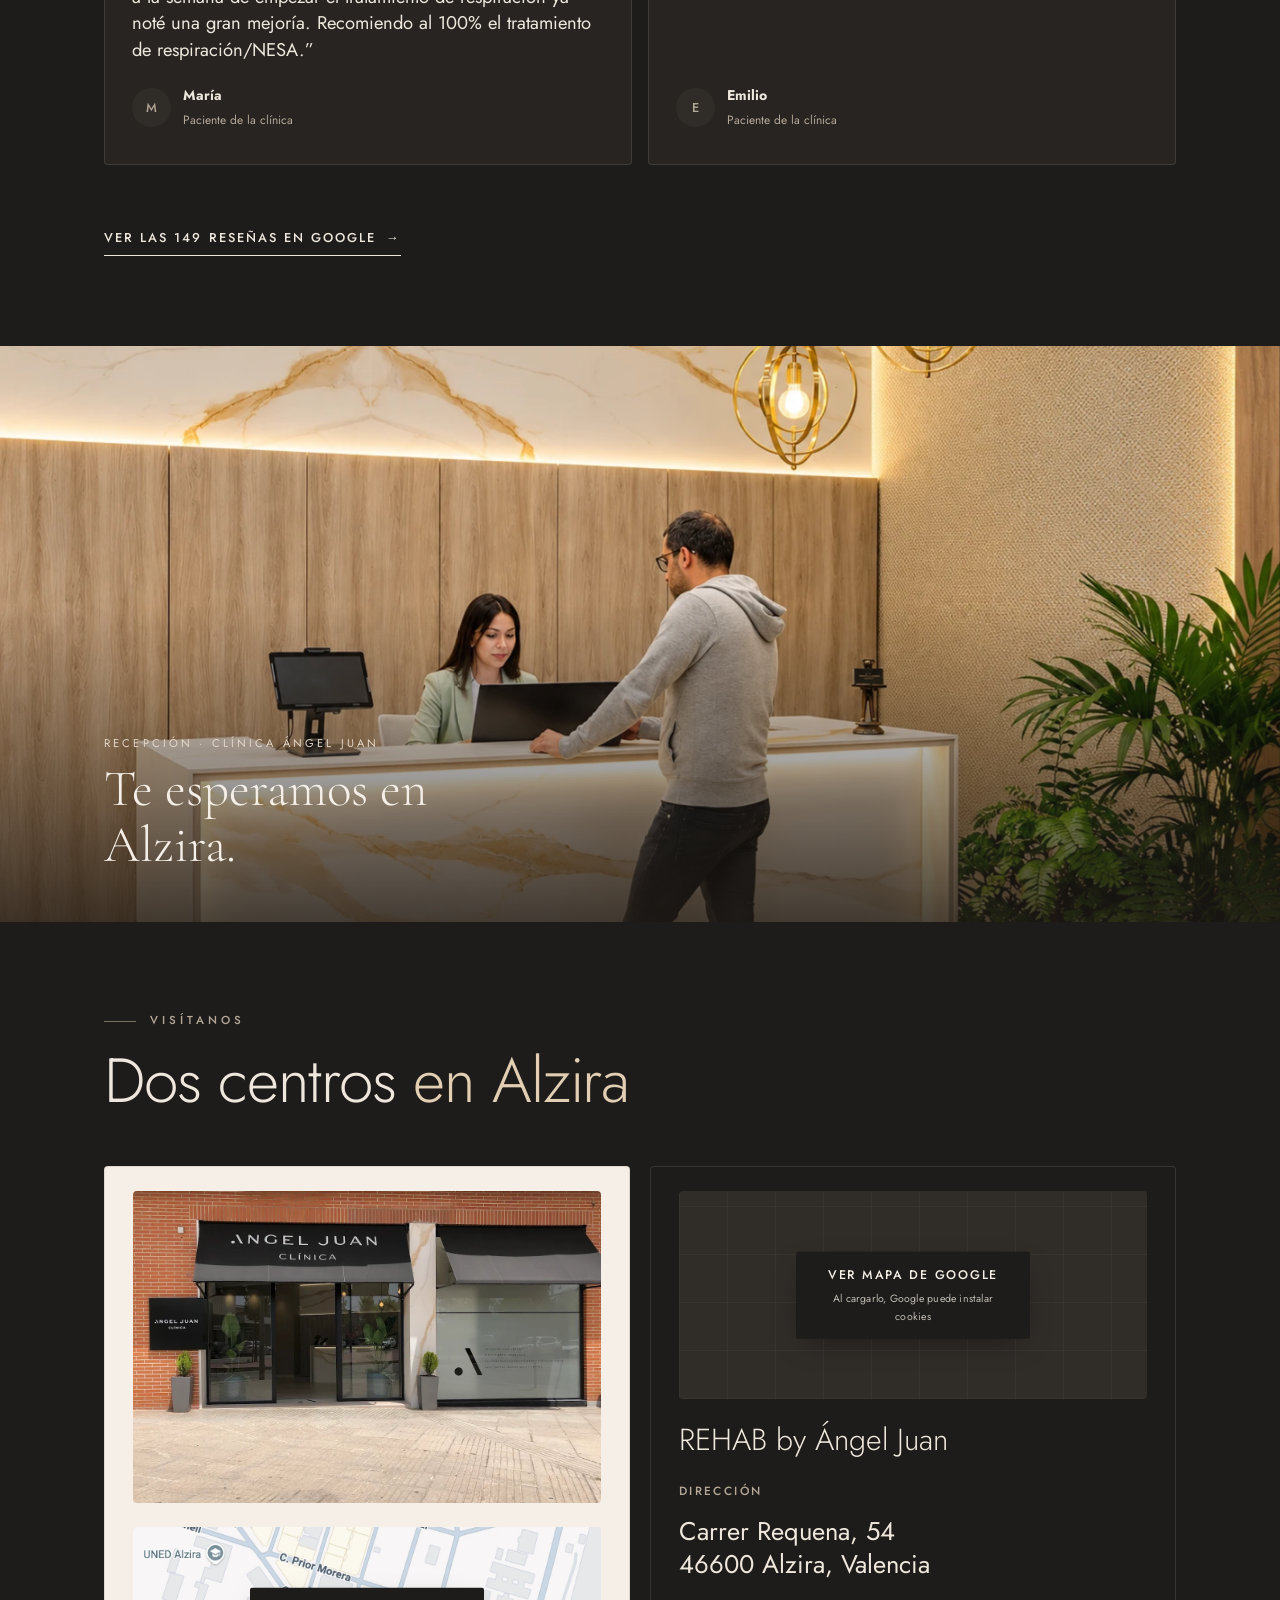
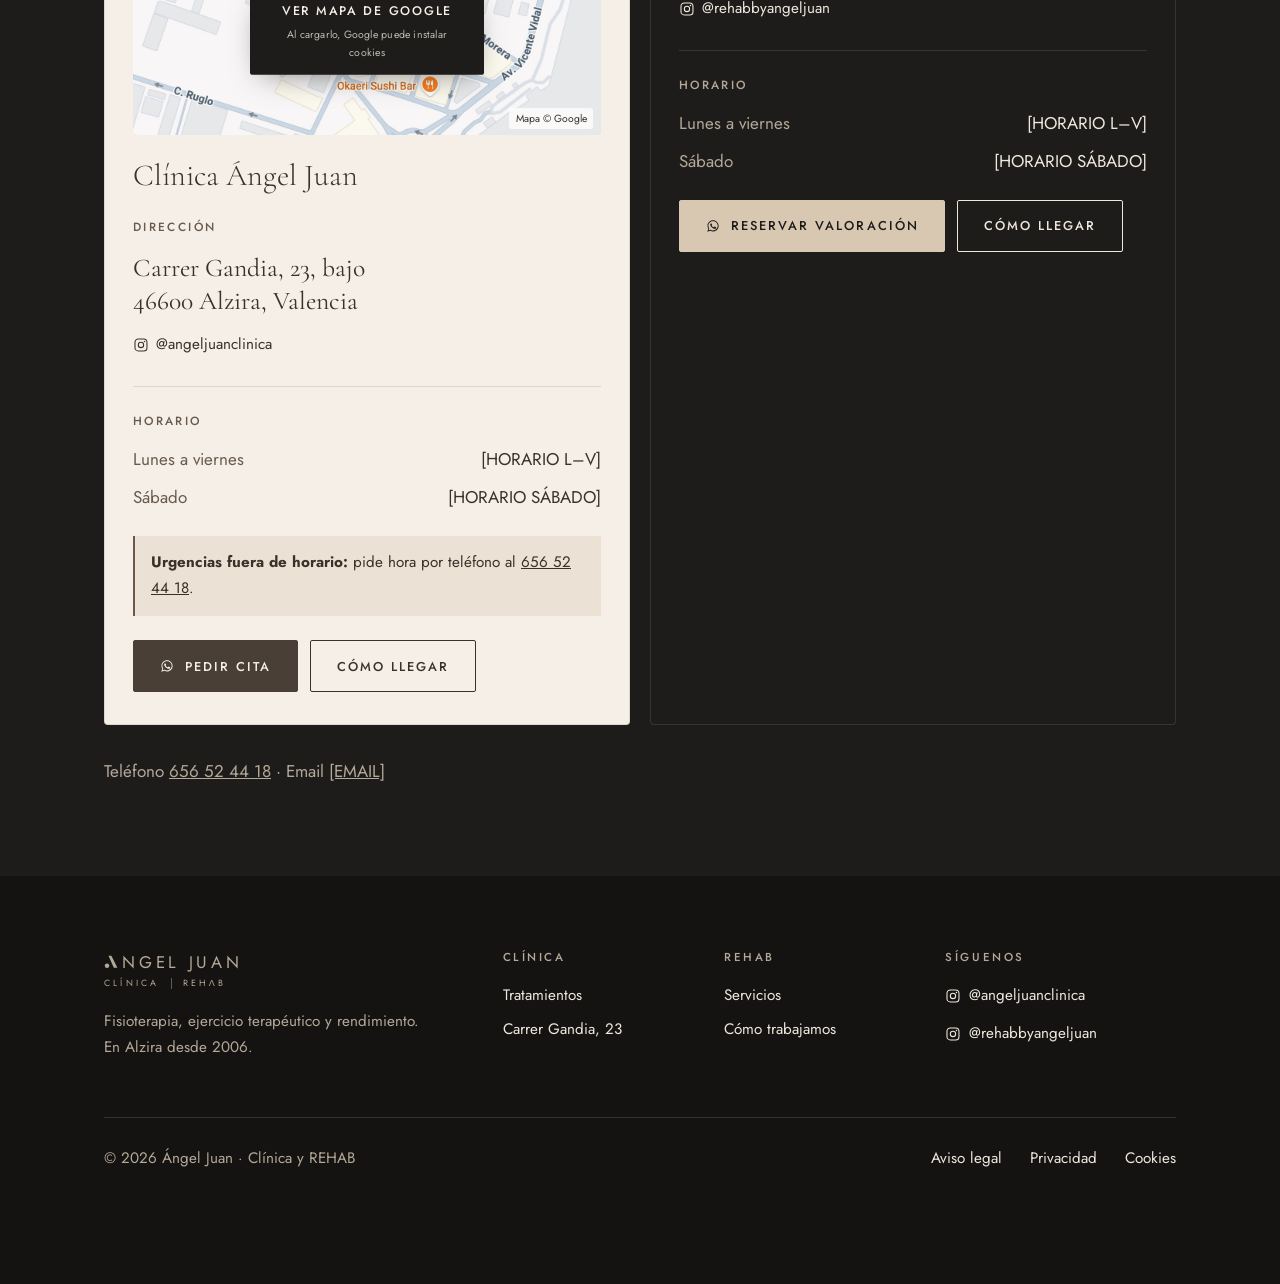
==== commit 23136930: "UX pass: tighter spacing, compact mobile cards, legal pages, maps on demand - Section rhythm reduced" ====
--- a/web/index.html
+++ b/web/index.html
@@ -649,7 +649,8 @@
             <div class="map">
               <div class="ph map__static" data-img="img/mapa-clinica.jpg" aria-hidden="true"><span class="ph__label">Mapa · Carrer Gandia, 23</span><span class="map__credit">Mapa © Google</span></div>
               <iframe title="Mapa: Clínica Ángel Juan, Carrer Gandia 23, Alzira" loading="lazy" referrerpolicy="no-referrer-when-downgrade"
-                src="https://maps.google.com/maps?q=Carrer%20Gandia%2023%2C%20Alzira%2C%20Valencia&amp;z=16&amp;output=embed"></iframe>
+                data-src="https://maps.google.com/maps?q=Carrer%20Gandia%2023%2C%20Alzira%2C%20Valencia&amp;z=16&amp;output=embed"></iframe>
+              <button class="map__load" type="button">Ver mapa de Google<small>Al cargarlo, Google puede instalar cookies</small></button>
             </div>
             <h3 class="center-card__name" id="c1">Clínica Ángel Juan</h3>
             <div>
@@ -675,7 +676,8 @@
             <div class="map">
               <div class="ph" aria-hidden="true"><span class="ph__label">Mapa · Carrer Requena, 54</span></div>
               <iframe title="Mapa: REHAB by Ángel Juan, Carrer Requena 54, Alzira" loading="lazy" referrerpolicy="no-referrer-when-downgrade"
-                src="https://maps.google.com/maps?q=Carrer%20Requena%2054%2C%2046600%20Alzira%2C%20Valencia&amp;z=16&amp;output=embed"></iframe>
+                data-src="https://maps.google.com/maps?q=Carrer%20Requena%2054%2C%2046600%20Alzira%2C%20Valencia&amp;z=16&amp;output=embed"></iframe>
+              <button class="map__load" type="button">Ver mapa de Google<small>Al cargarlo, Google puede instalar cookies</small></button>
             </div>
             <h3 class="center-card__name" id="c2">REHAB by Ángel Juan</h3>
             <div>
@@ -722,7 +724,7 @@
       </div>
       <div class="footer-legal">
         <p>© <span data-year>2026</span> Ángel Juan · Clínica y REHAB</p>
-        <ul role="list"><li><a href="#">Aviso legal</a></li><li><a href="#">Privacidad</a></li><li><a href="#">Cookies</a></li></ul>
+        <ul role="list"><li><a href="aviso-legal.html">Aviso legal</a></li><li><a href="privacidad.html">Privacidad</a></li><li><a href="cookies.html">Cookies</a></li></ul>
       </div>
     </div>
   </footer>
--- a/shared/base.css
+++ b/shared/base.css
@@ -29,7 +29,8 @@
 
   /* Ritmo */
   --gutter: 1.25rem;
-  --section-y: clamp(5rem, 14vw, 9.5rem);
+  --section-y: clamp(3.5rem, 7vw, 6rem);
+  --block-gap: clamp(2rem, 4.5vw, 3.25rem);   /* título de sección → contenido */
   --maxw: 72rem;
   --radius: 2px;
   --radius-lg: 4px;
@@ -115,7 +116,7 @@
 .section--dark .lead { color: var(--c-on-dark-muted); }
 .muted { color: var(--c-muted); }
 
-.section-head { display: grid; gap: 1.25rem; margin-bottom: clamp(2.75rem, 8vw, 4.5rem); max-width: 44rem; }
+.section-head { display: grid; gap: 1rem; margin-bottom: var(--block-gap); max-width: 44rem; }
 .section-head--center { margin-inline: auto; text-align: center; justify-items: center; }
 
 /* ---------- Botones ---------- */
@@ -289,7 +290,7 @@
 .member__meta { font-size: 0.92rem; color: var(--c-muted); margin-top: 0.75rem; }
 
 /* ---------- Reseñas ---------- */
-.reviews-head { display: flex; flex-wrap: wrap; align-items: flex-end; justify-content: space-between; gap: 1.5rem; margin-bottom: clamp(2.5rem, 7vw, 4rem); }
+.reviews-head { display: flex; flex-wrap: wrap; align-items: flex-end; justify-content: space-between; gap: 1.5rem; margin-bottom: var(--block-gap); }
 .rating { display: flex; align-items: center; gap: 1rem; }
 .rating__score { font-family: var(--font-display); font-size: 3.2rem; line-height: 1; }
 .rating__meta { font-size: 0.85rem; color: var(--c-muted); line-height: 1.5; }
--- a/web/css/site.css
+++ b/web/css/site.css
@@ -137,7 +137,7 @@
 /* ---------- Cabeceras de etapa ---------- */
 .stage { display: inline-flex; align-items: center; gap: 0.8rem; font-size: 0.7rem; letter-spacing: 0.28em; text-transform: uppercase; color: var(--c-muted); }
 .stage b { font-weight: 500; color: var(--c-text); }
-.services-intro { display: grid; gap: 1.5rem; margin-bottom: clamp(2.75rem, 8vw, 4.5rem); }
+.services-intro { display: grid; gap: 1.5rem; margin-bottom: var(--block-gap); }
 @media (min-width: 900px) { .services-intro { grid-template-columns: 1.1fr 0.9fr; align-items: end; gap: 4rem; } }
 
 /* Tarjeta de ayuda a todo el ancho (clínica: 6 tratamientos + ayuda) */
@@ -148,7 +148,7 @@
 }
 
 /* ---------- Franja de imagen con parallax ---------- */
-.band { position: relative; margin: clamp(4.5rem, 12vw, 8rem) 0 0; height: clamp(24rem, 72vh, 44rem); overflow: hidden; isolation: isolate; }
+.band { position: relative; margin: var(--section-y) 0 0; height: clamp(22rem, 64vh, 40rem); overflow: hidden; isolation: isolate; }
 .band__img.ph { position: absolute; inset: -12% 0; height: auto; aspect-ratio: auto; border-radius: 0; will-change: transform;
   --ph-bg: radial-gradient(ellipse 60% 50% at 60% 30%, rgba(255, 244, 224, 0.9), rgba(255, 244, 224, 0) 70%), linear-gradient(170deg, #e9ddcd, #c3ad95); }
 .band::after { content: ""; position: absolute; inset: 0; z-index: 0; pointer-events: none; background: linear-gradient(to top, rgba(30, 26, 22, 0.72), rgba(30, 26, 22, 0) 45%); }
@@ -158,7 +158,7 @@
 .band .ph__label { margin-top: 1rem; }
 
 /* ---------- Desde 2006 (compacto, dentro de la etapa Clínica) ---------- */
-.since { display: grid; gap: 3rem; margin-top: clamp(4.5rem, 12vw, 8rem); }
+.since { display: grid; gap: 2.5rem; margin-top: var(--section-y); }
 @media (min-width: 960px) {
   .since { grid-template-columns: 1.2fr 1fr; gap: 5rem; align-items: center; }
   .since .since__media .ph--main { --ratio: 4 / 3; }
@@ -186,7 +186,7 @@
    EL UMBRAL — escena fija mientras se hace scroll (≈3 pantallas).
    JS escribe --p (0 → 1) y data-step (1, 2, 3). Todo lo demás es CSS.
    ========================================================================== */
-.umbral { position: relative; height: 330vh; --p: 0; background: #1e1c1a; }
+.umbral { position: relative; height: 260vh; --p: 0; background: #1e1c1a; }
 .umbral__sticky { position: sticky; top: 0; height: 100vh; height: 100svh; overflow: hidden; isolation: isolate; }
 
 /* Capa del fondo: la sala de REHAB (se revela al cruzar la puerta) */
@@ -296,7 +296,7 @@
 .lema { font-size: clamp(1.9rem, 7vw, 3.4rem); font-weight: 300; letter-spacing: -0.02em; line-height: 1.1; max-width: 16ch; }
 .lema em { font-style: normal; color: var(--c-accent-strong); }
 .led-rule { width: 3.5rem; height: 2px; border-radius: 2px; background: var(--c-led); box-shadow: 0 0 14px 1px var(--c-led-glow); }
-.rehab-intro { display: grid; gap: 1.6rem; margin-bottom: clamp(3rem, 9vw, 5rem); }
+.rehab-intro { display: grid; gap: 1.6rem; margin-bottom: var(--block-gap); }
 @media (min-width: 900px) { .rehab-intro { grid-template-columns: 1fr 1fr; align-items: end; gap: 4rem; } }
 .rehab-intro .ph { --ratio: 16 / 9; --ph-bg: radial-gradient(ellipse 80% 25% at 50% 0%, rgba(233, 170, 92, 0.3), rgba(233, 170, 92, 0) 70%), linear-gradient(180deg, #2c2926, #45403a); }
 
@@ -449,3 +449,37 @@
 .section > .band--end { margin: var(--section-y) 0 calc(var(--section-y) * -1); }
 .band__cap--right { justify-items: end; text-align: right; }
 .band--end::after { background: linear-gradient(to top, rgba(30, 26, 22, 0.85), rgba(30, 26, 22, 0) 55%), linear-gradient(to left, rgba(30, 26, 22, 0.35), rgba(30, 26, 22, 0) 50%); }
+
+/* ---------- Móvil: tarjetas compactas (icono junto al título) ---------- */
+@media (max-width: 719px) {
+  .cards { gap: 0.75rem; }
+  .card { display: grid; grid-template-columns: 2.4rem 1fr; column-gap: 1rem; row-gap: 0.6rem; padding: 1.35rem 1.25rem; }
+  .card__top { grid-row: span 1; margin: 0; align-self: start; }
+  .card__icon { width: 2.1rem; height: 2.1rem; }
+  .card .h3 { font-size: 1.3rem; align-self: center; }
+  .card > p, .card > .card__list, .card > .link-arrow { grid-column: 1 / -1; }
+  .card > .link-arrow { margin-top: 0.4rem !important; }
+  .card:hover { transform: none; }
+  .band { height: clamp(20rem, 58vh, 28rem); }
+  .year { font-size: clamp(4.5rem, 22vw, 6rem); }
+}
+
+/* El reseteo ul[role="list"] { padding: 0 } ganaba a .team: se restaura el margen interior del carrusel */
+.team[role="list"] { padding: 0.25rem var(--gutter) 1.5rem; }
+@media (min-width: 1080px) { .team[role="list"] { padding-inline: 0; } }
+/* Foto de fachada: si todavía no existe, no se muestra el hueco */
+.center-card__photo:not(.has-img) { display: none; }
+@media (min-width: 720px) { .card__top { margin-bottom: 0.4rem; } .card { gap: 0.8rem; padding: 1.75rem 1.6rem; } }
+
+/* Botón para cargar el mapa con consentimiento */
+.map iframe[data-src] { visibility: hidden; }
+.map__load {
+  position: absolute; z-index: 2; left: 50%; top: 50%; transform: translate(-50%, -50%);
+  display: grid; gap: 0.25rem; justify-items: center; padding: 0.8rem 1.3rem; cursor: pointer;
+  background: #1e1c1a; color: #f5efe7; border: 0; border-radius: var(--radius);
+  font-size: 0.78rem; font-weight: 500; letter-spacing: 0.14em; text-transform: uppercase; box-shadow: 0 10px 30px -12px rgba(0,0,0,.5);
+}
+.map__load small { font-size: 0.66rem; letter-spacing: 0.02em; text-transform: none; font-weight: 400; opacity: 0.75; }
+.map__load:hover { background: #3a312a; }
+.map:has(.map__load) .ph__label { display: none; }
+.center-card { align-content: start; }
